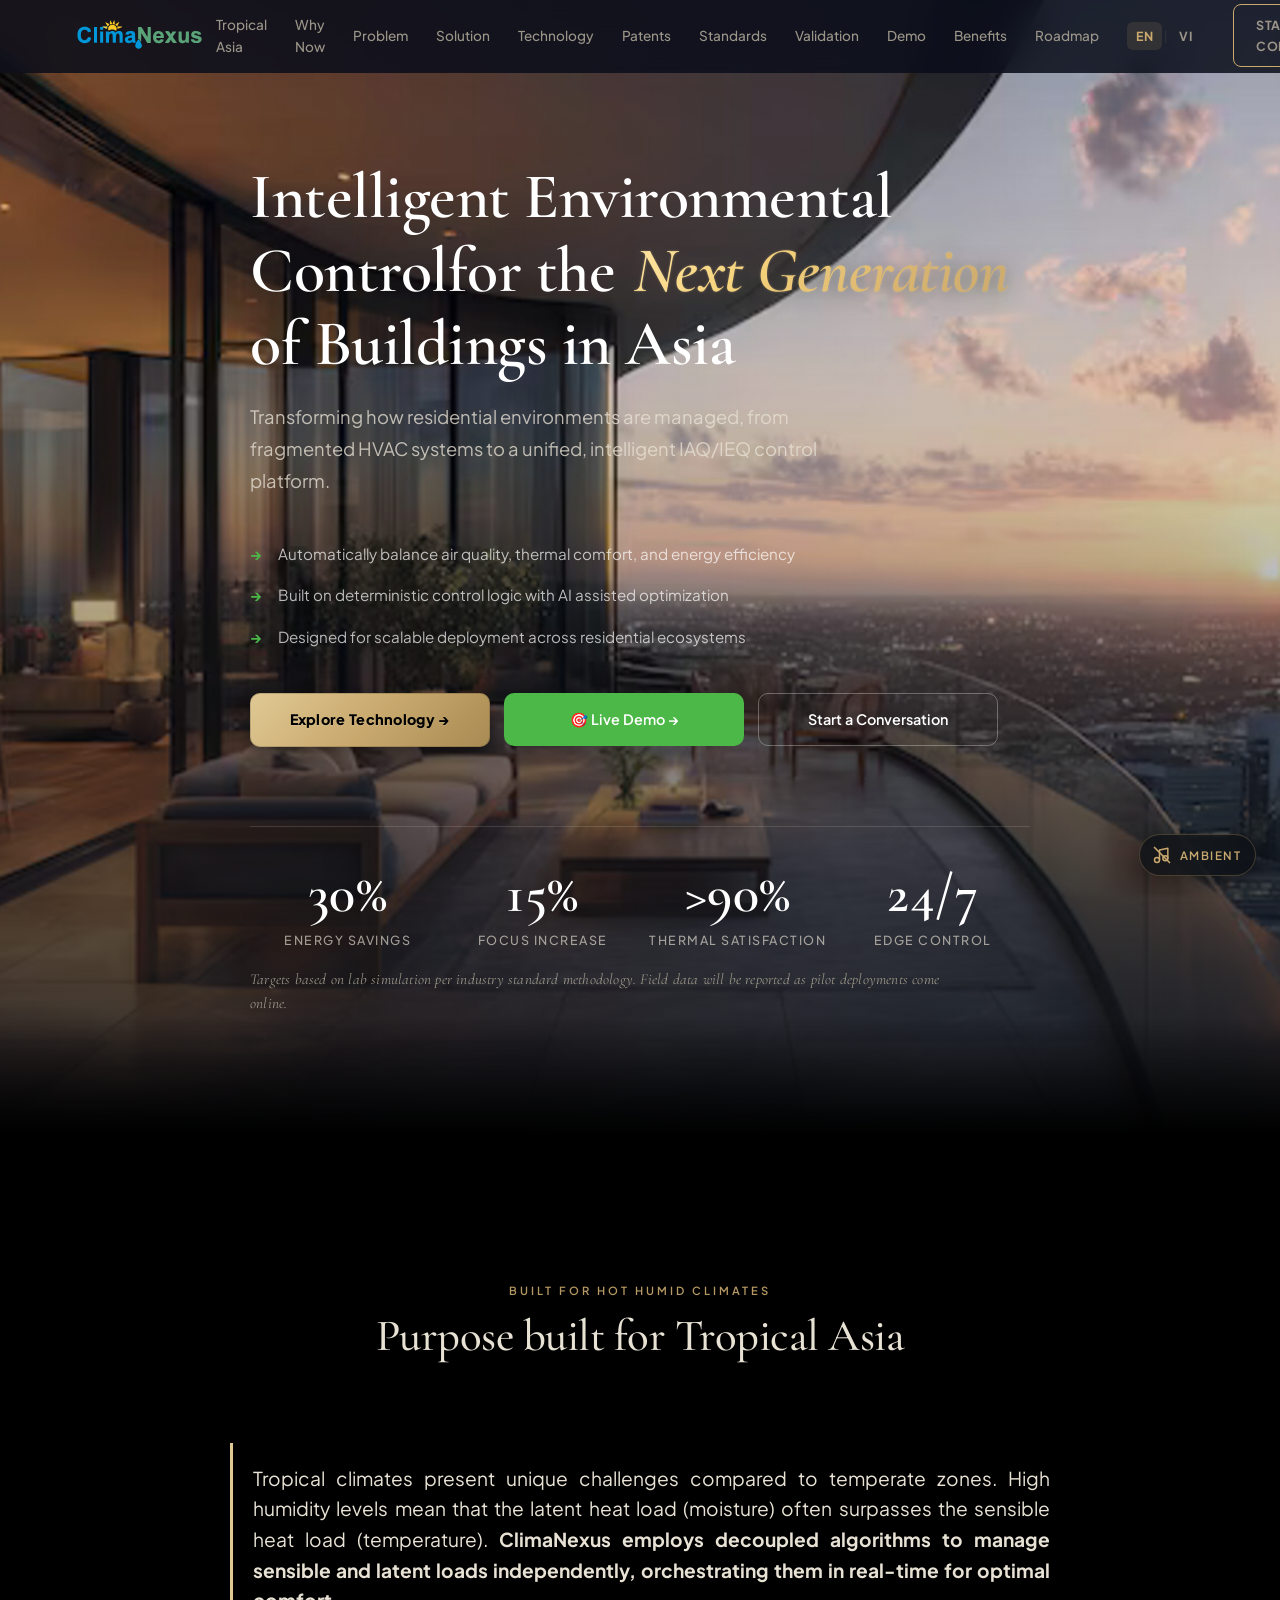
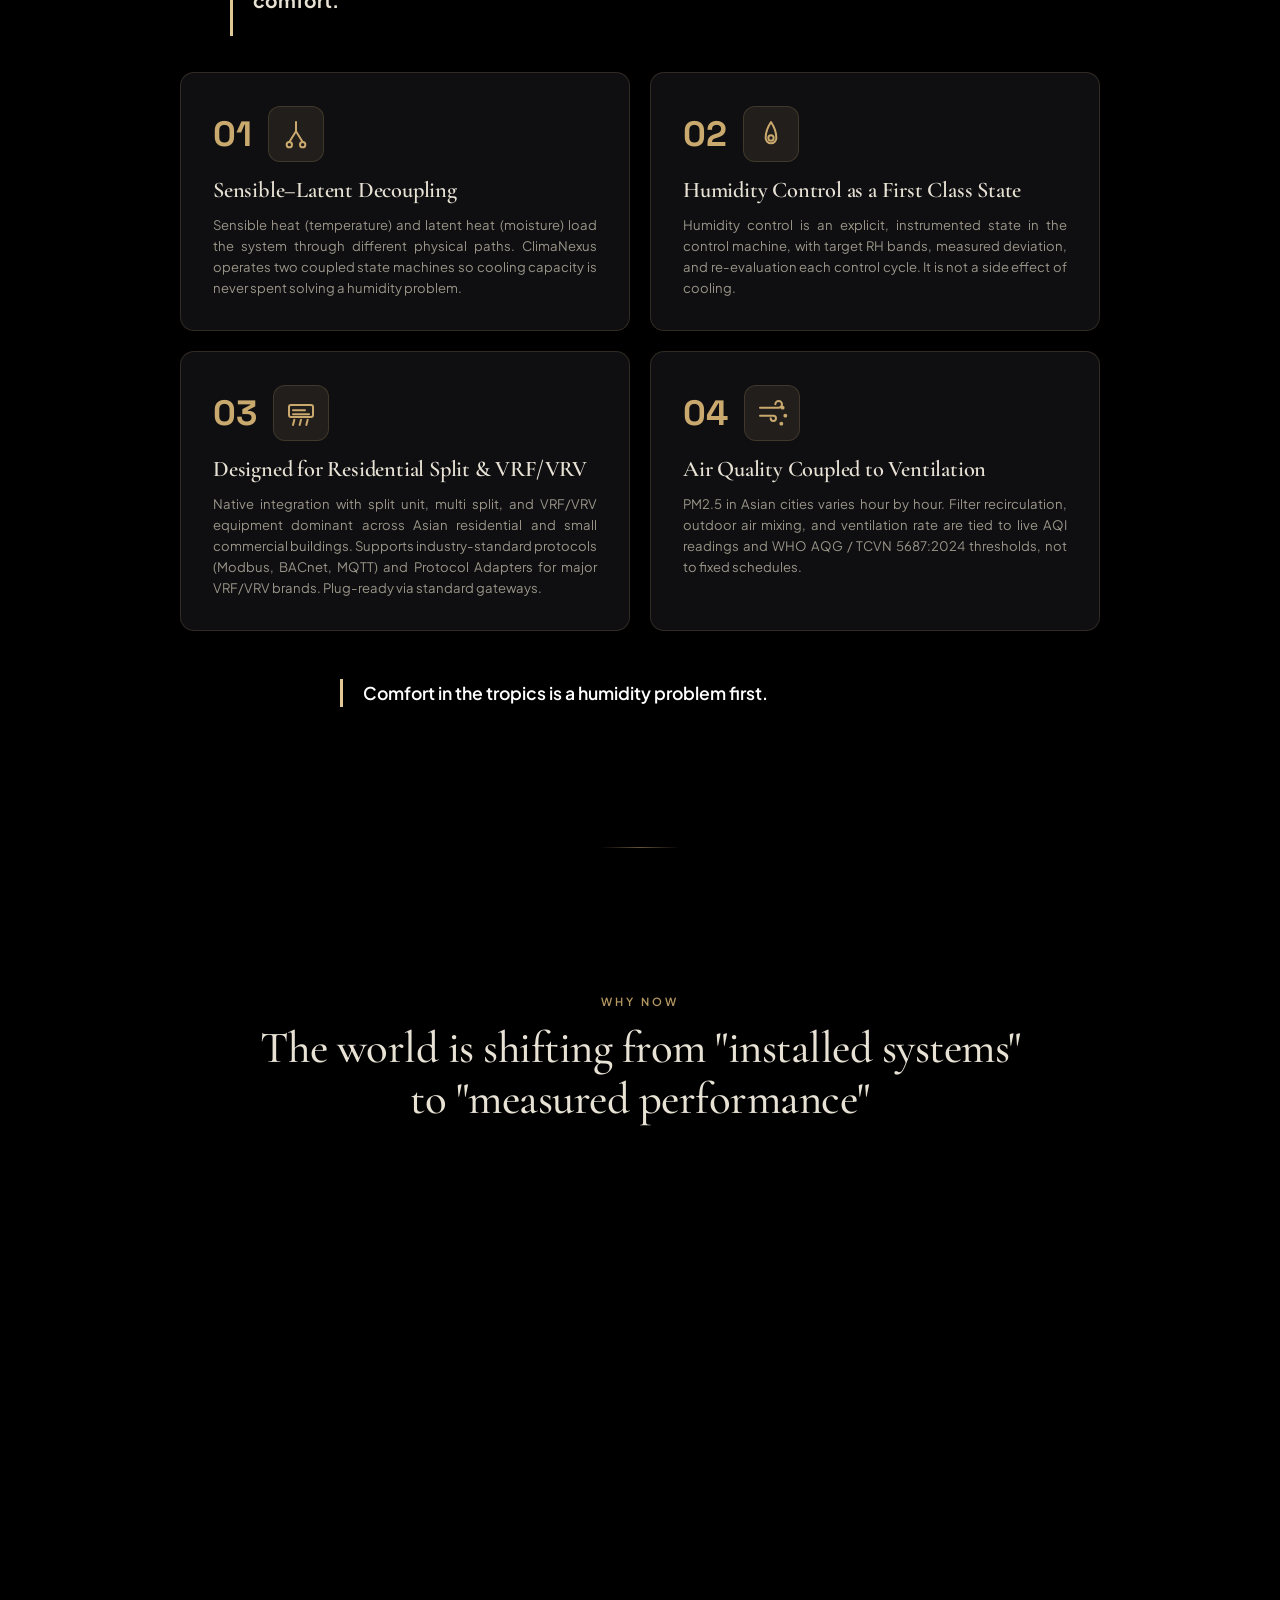
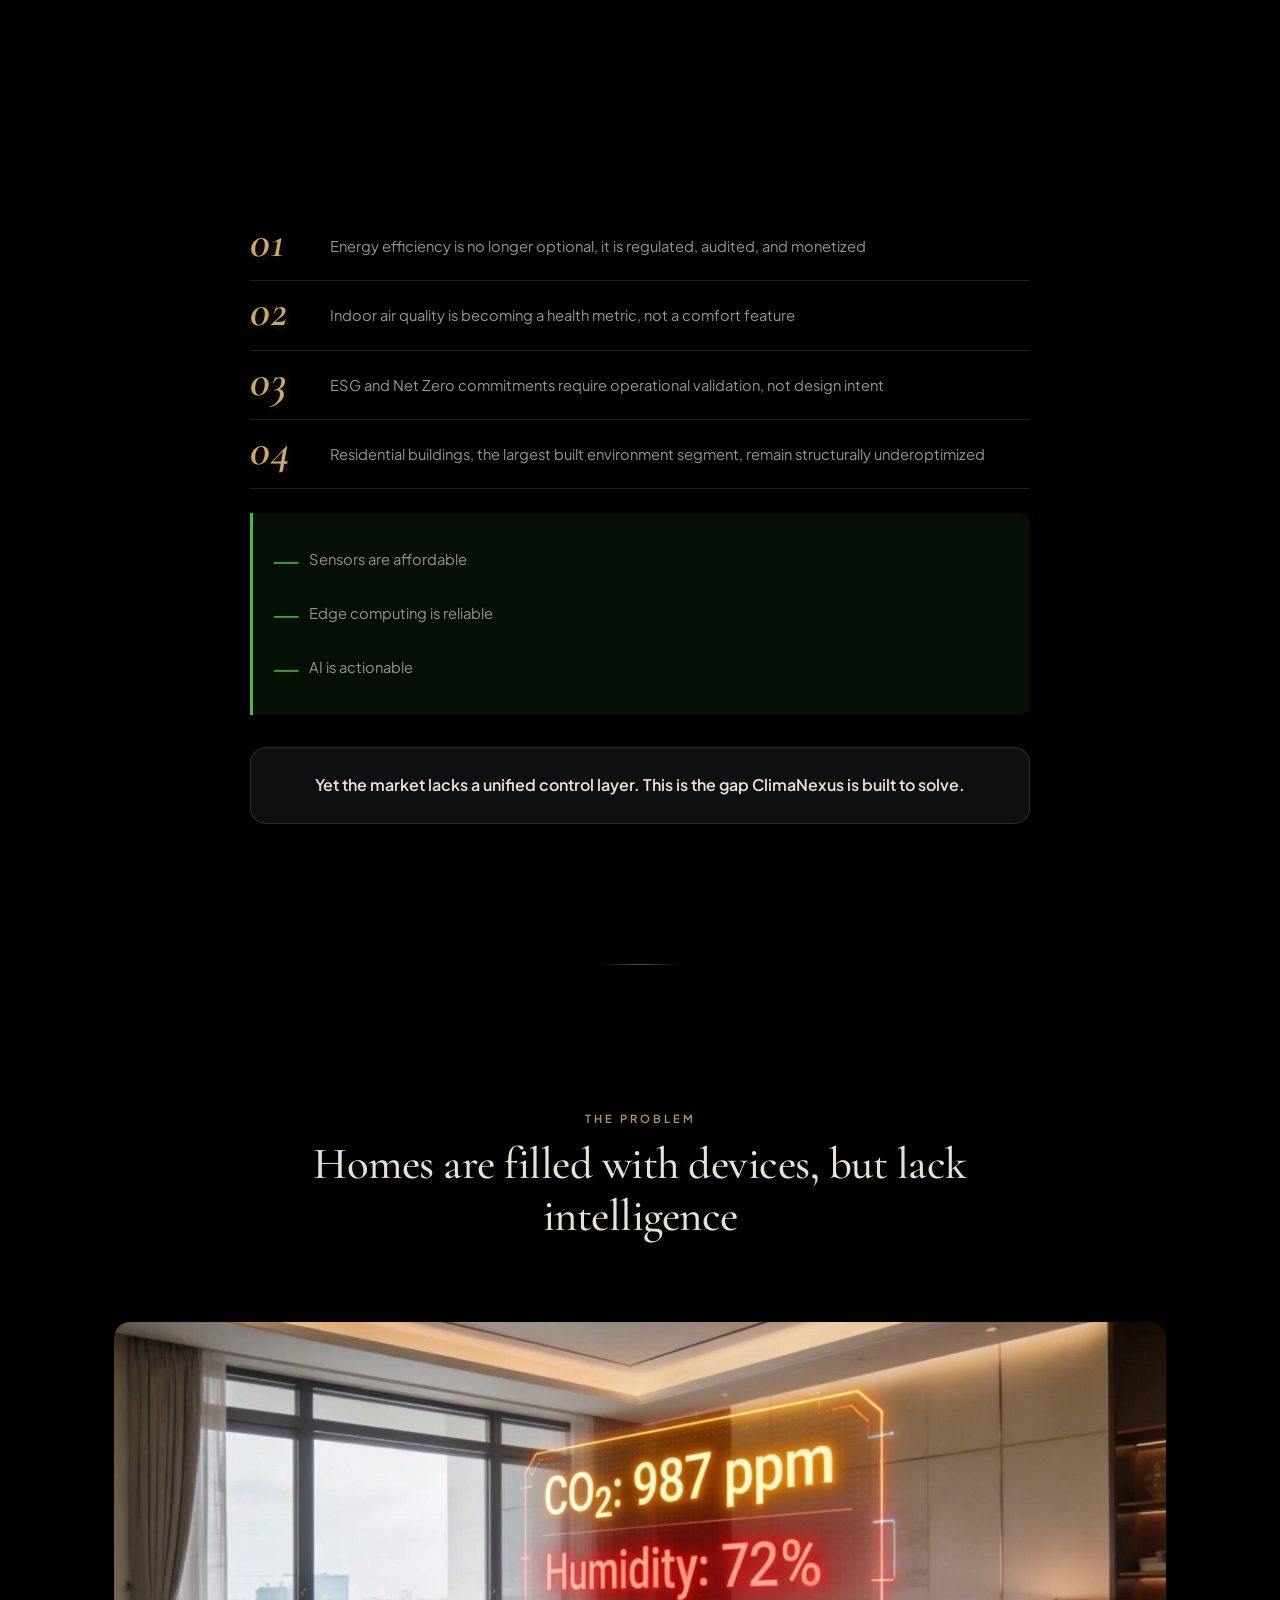
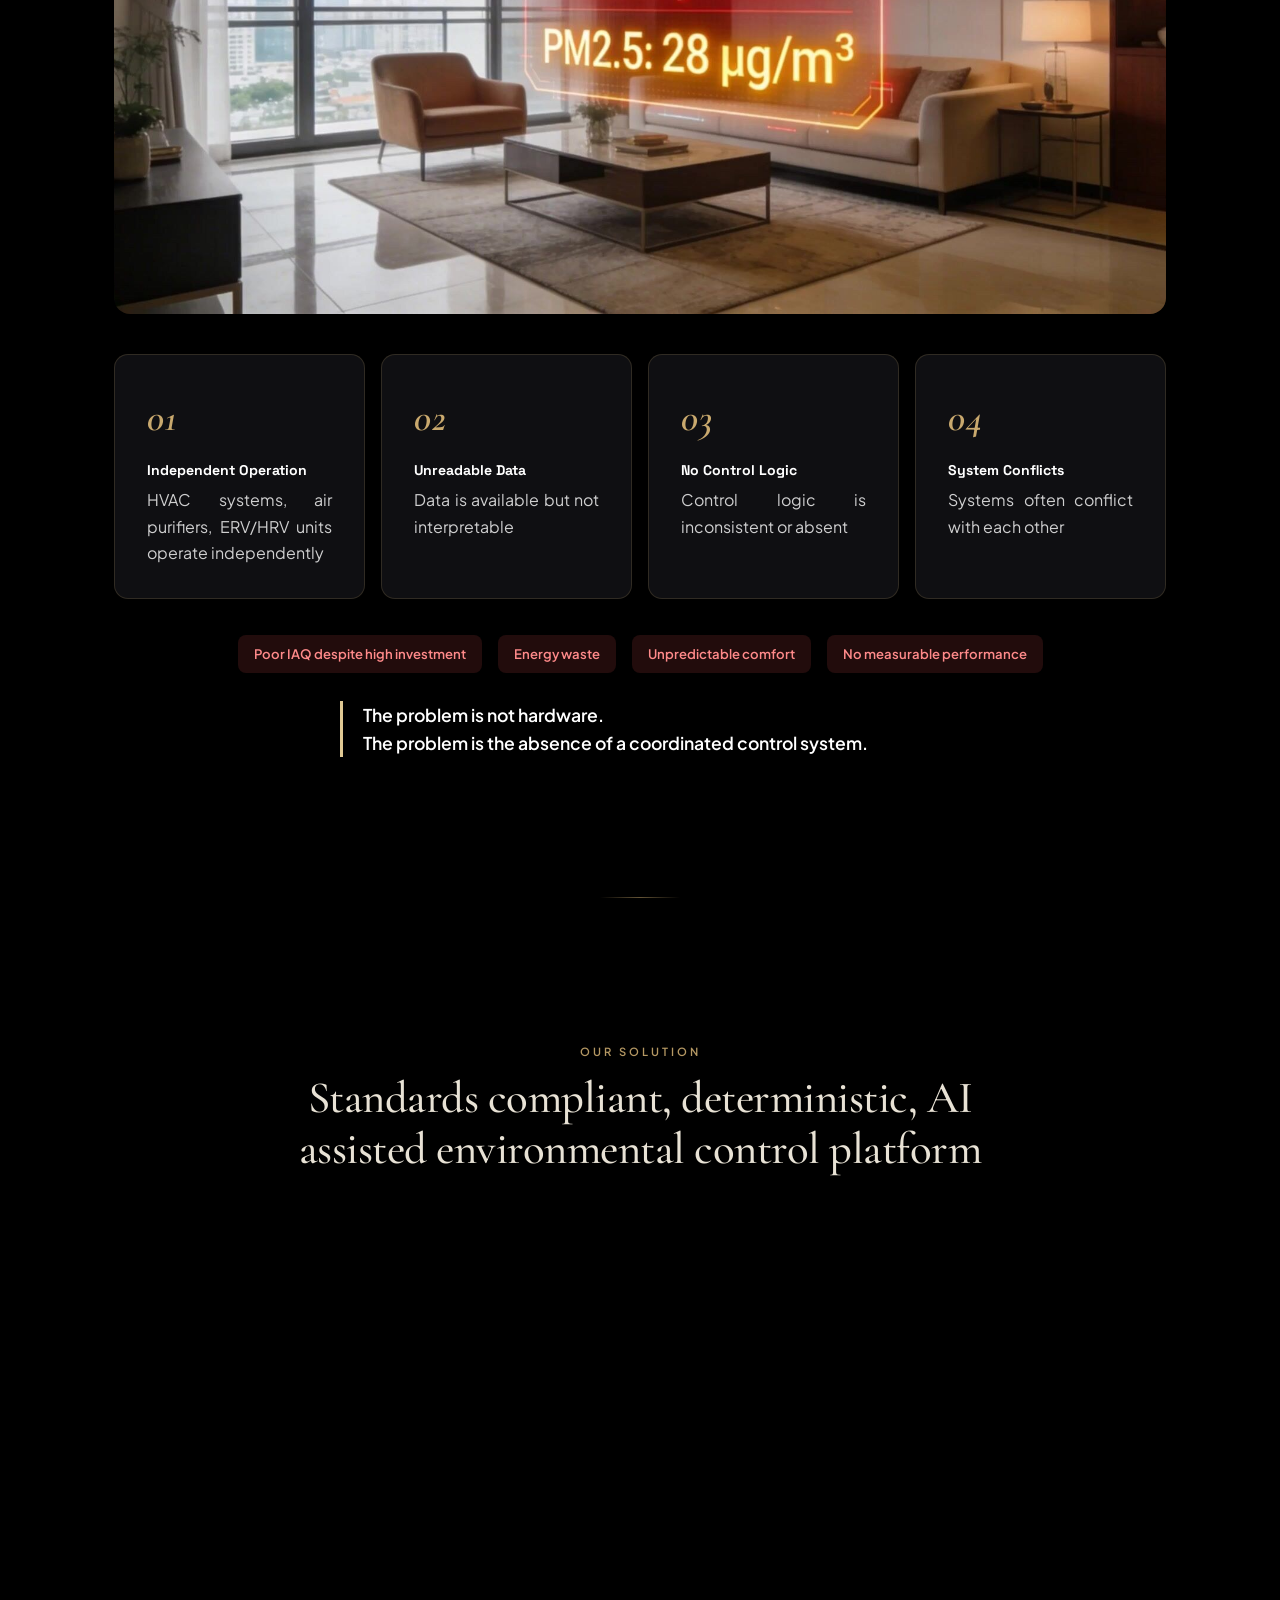
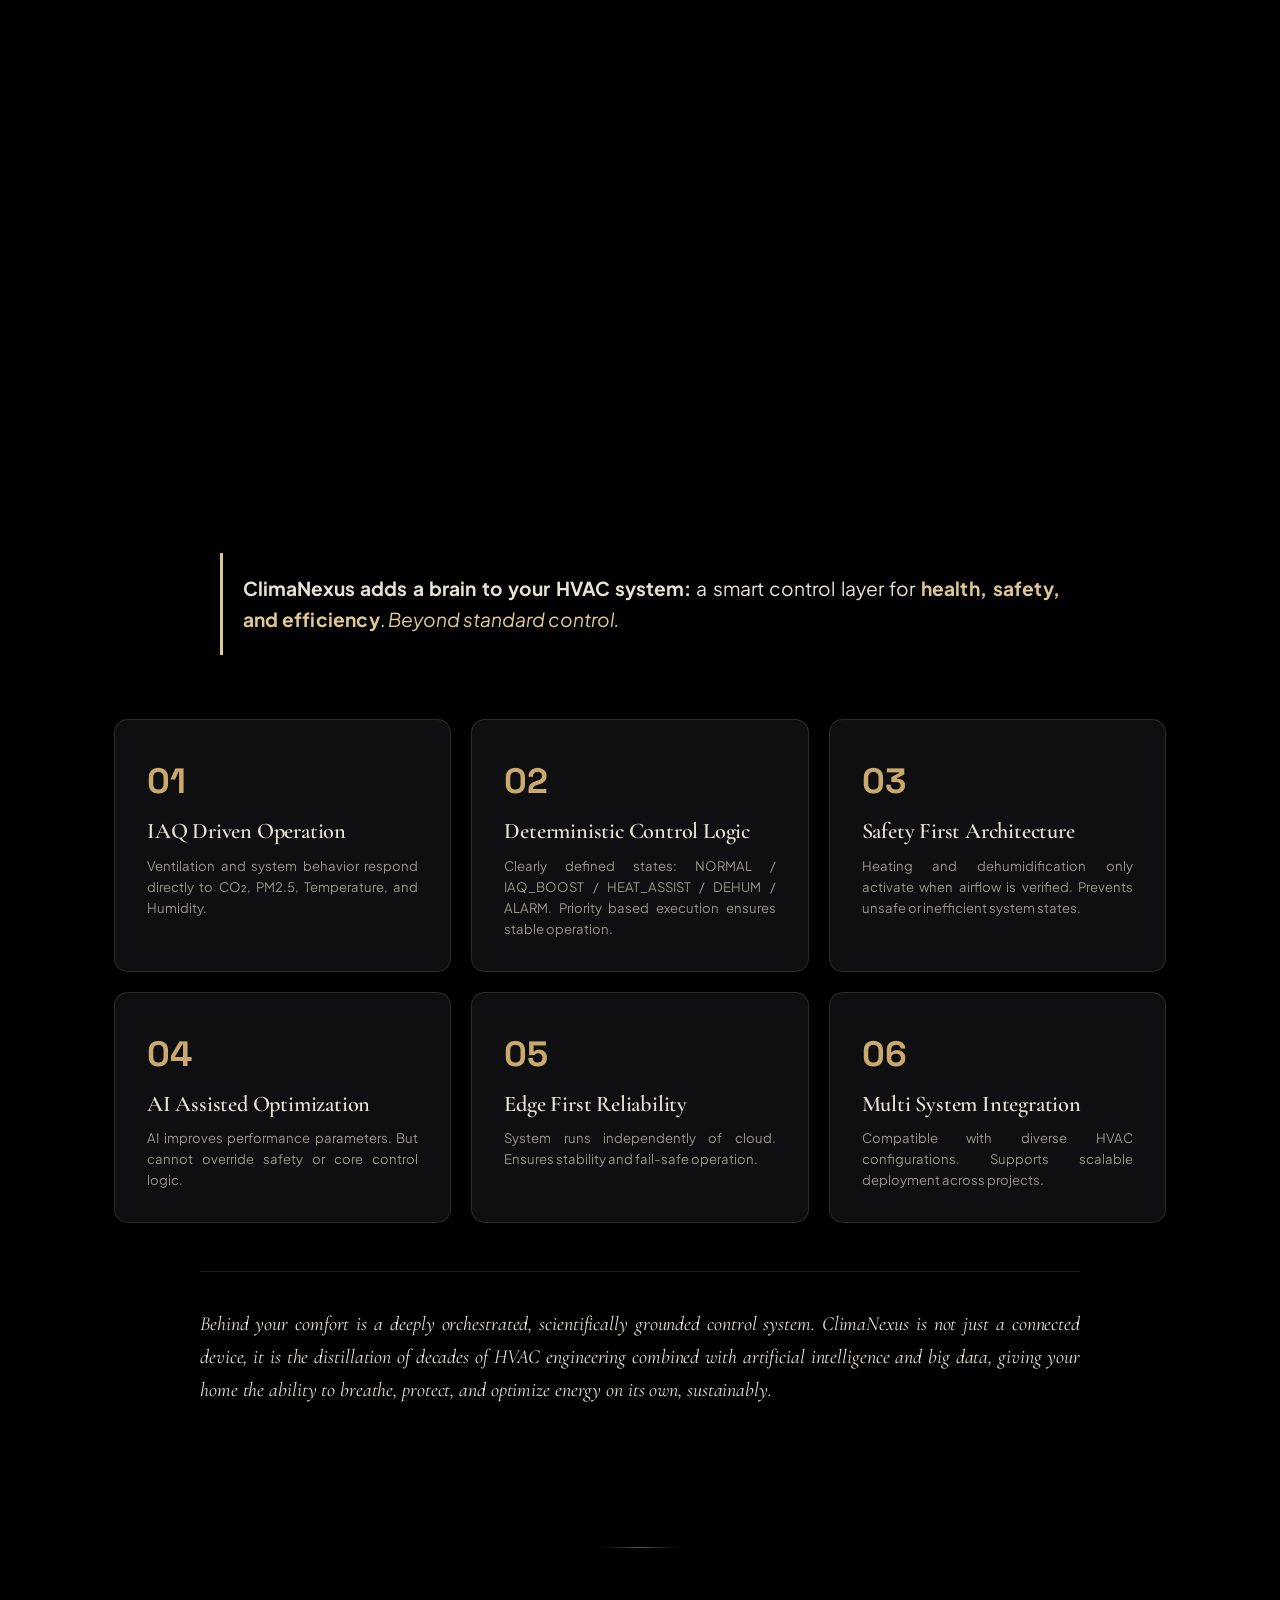
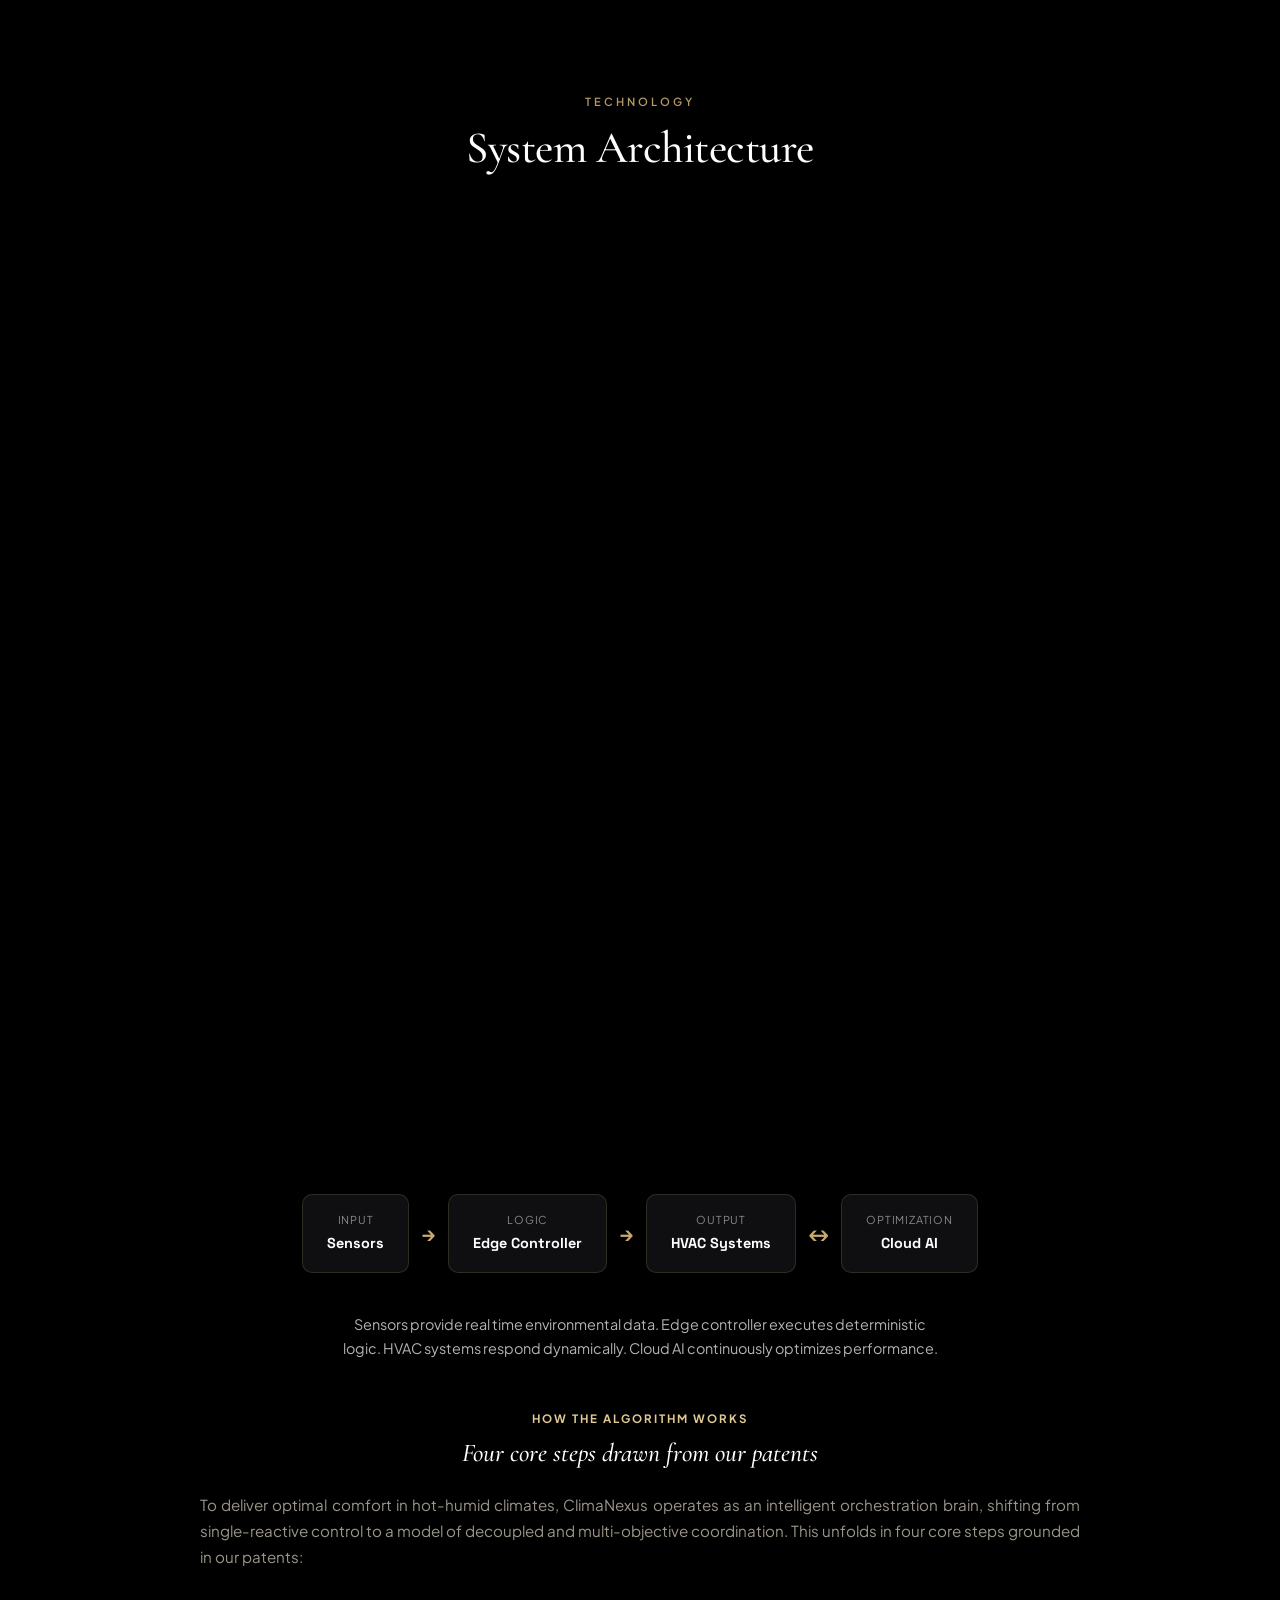
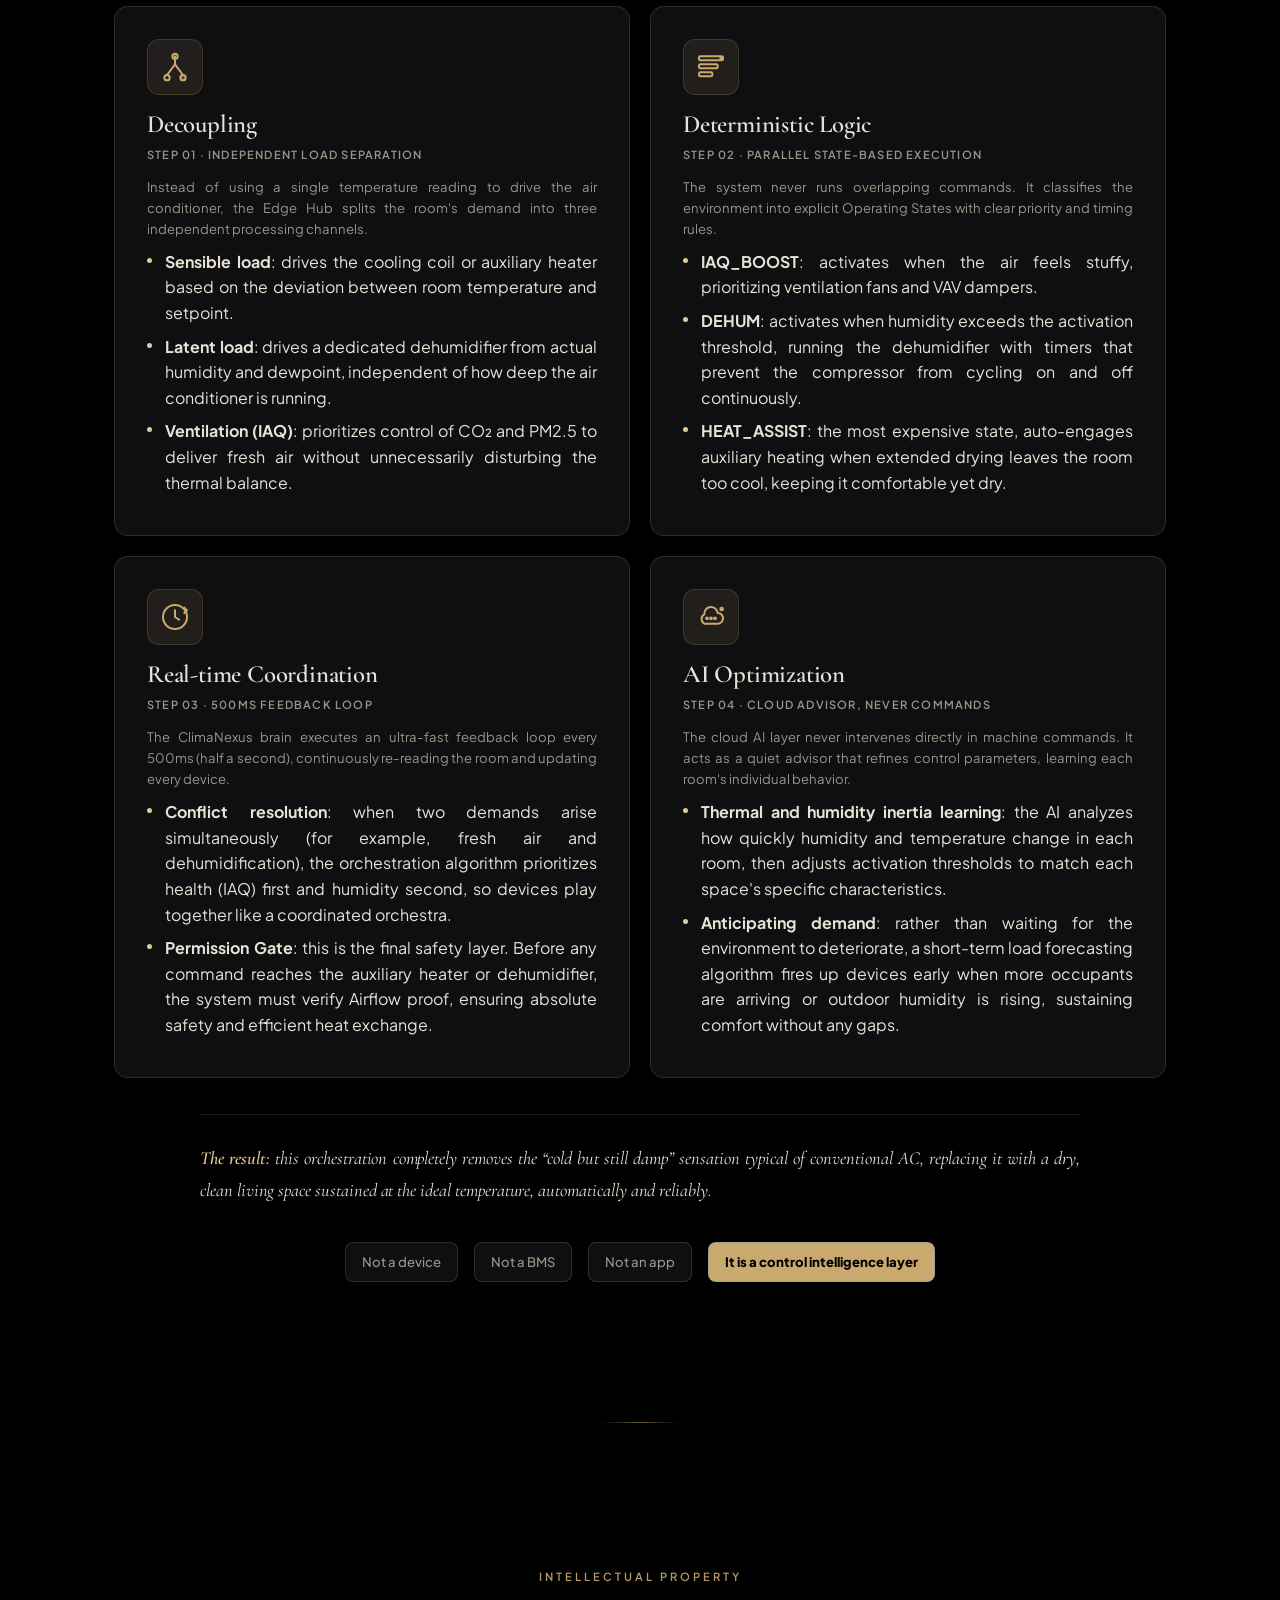
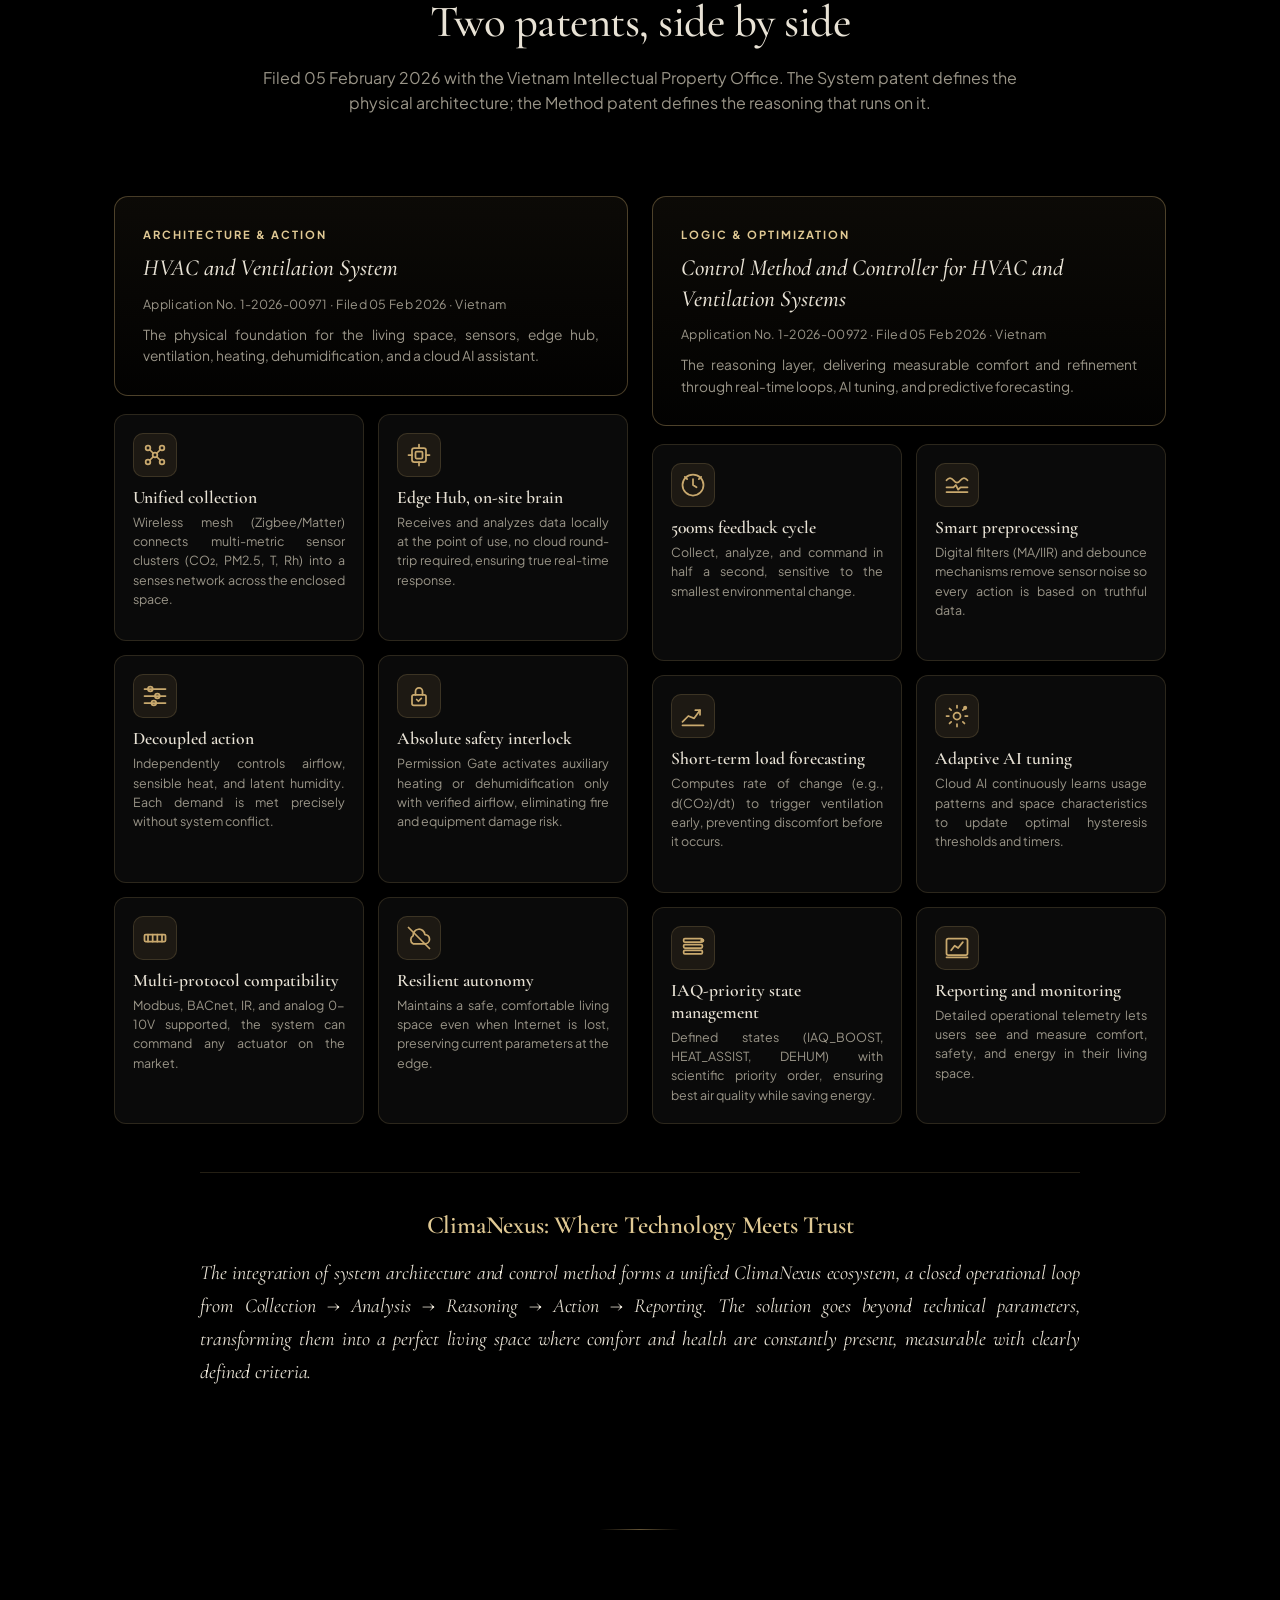
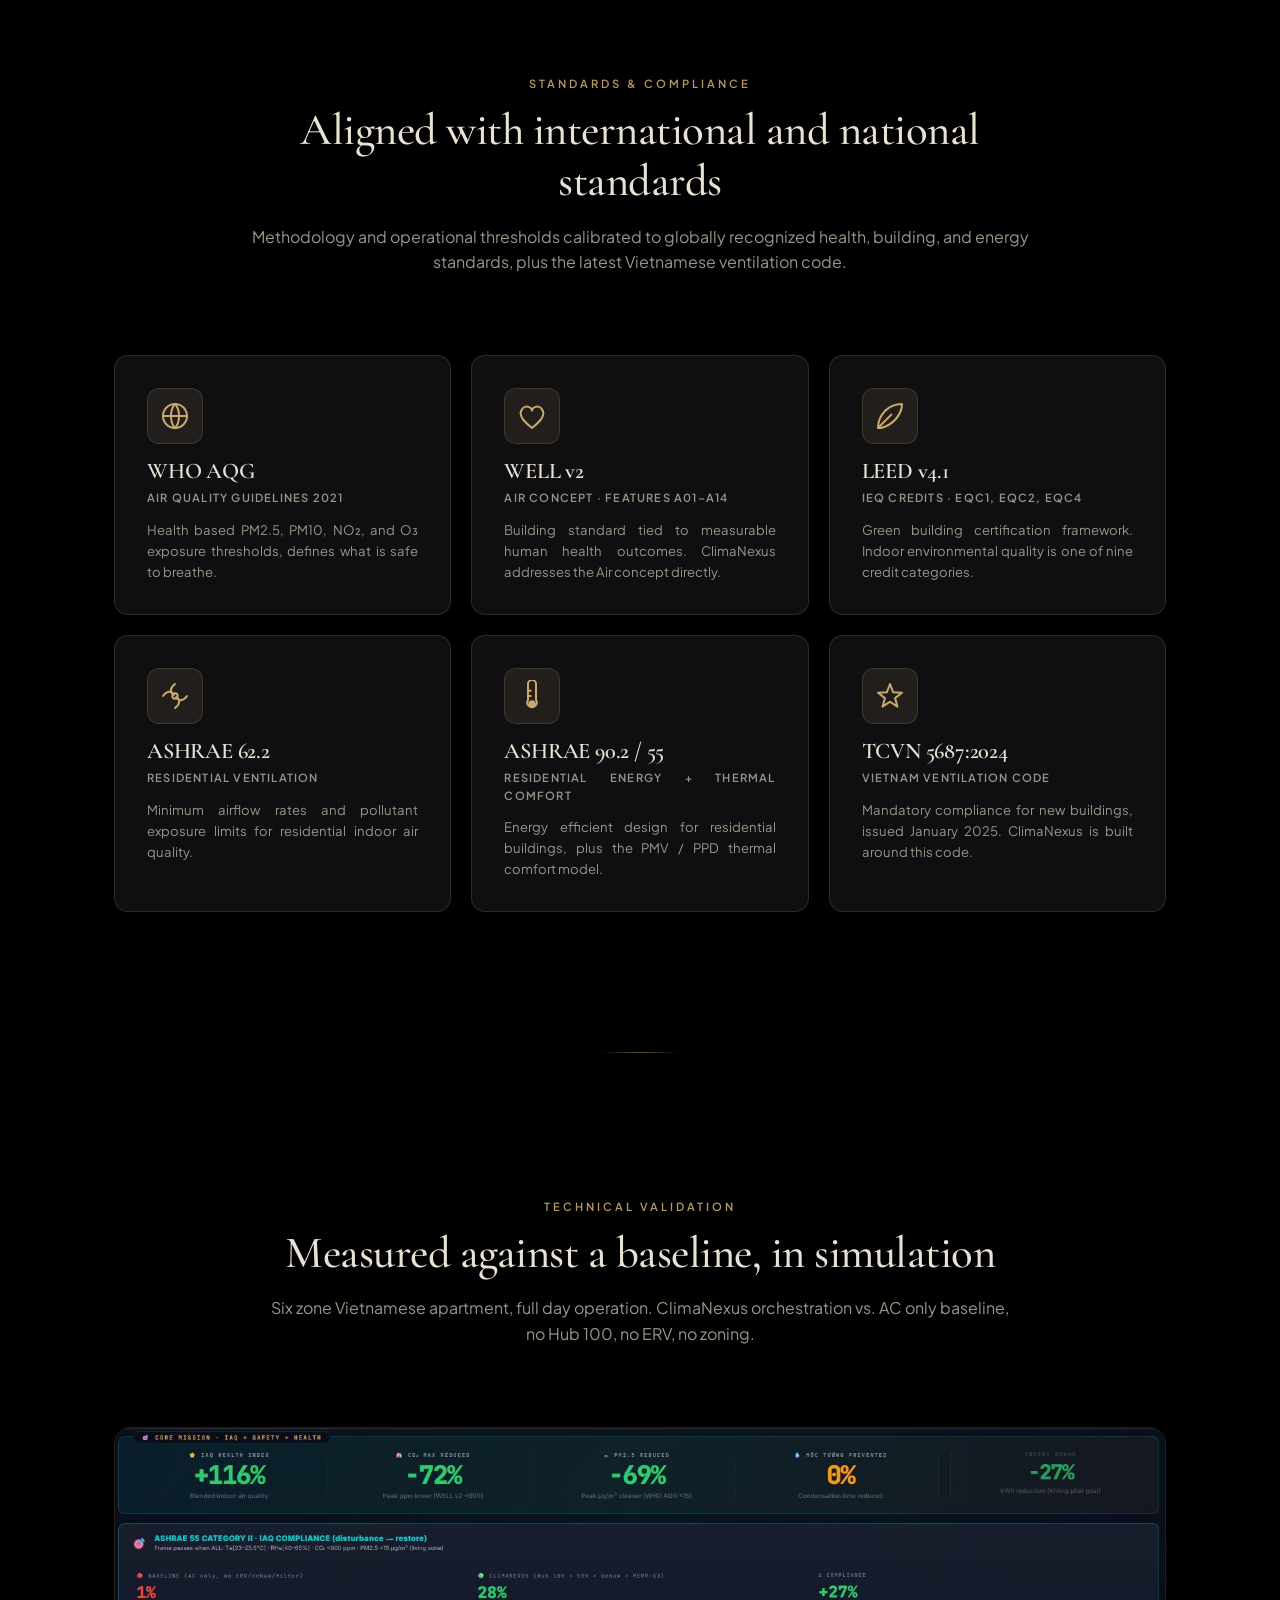
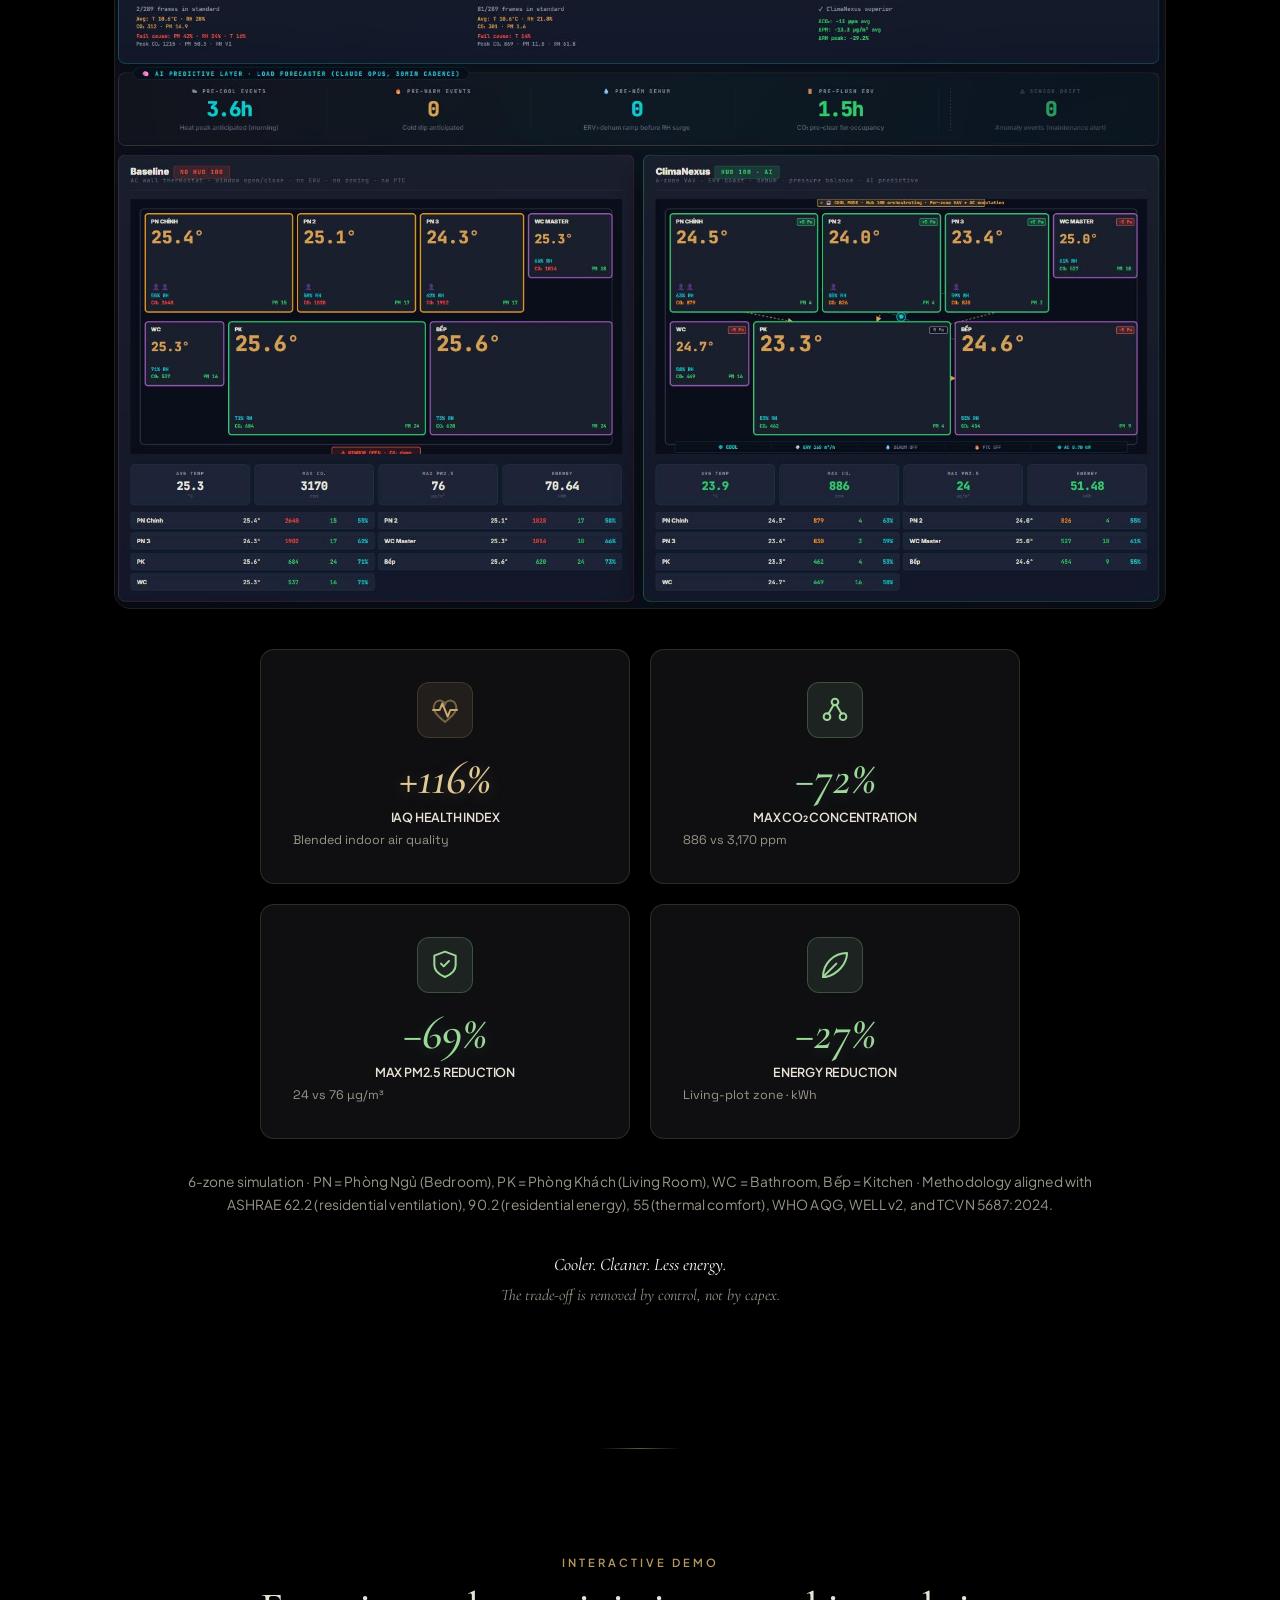
==== index.html @ ffb67c16 "Tech 4-step card titles: bump 1.4rem → 1.55rem + line-height 1.25 cho prominent hơn trên tech-bg gra" ====
<!DOCTYPE html>
<html lang="en">
<head>
<meta charset="UTF-8">
<meta name="viewport" content="width=device-width, initial-scale=1.0">
<title>ClimaNexus, Intelligent IAQ & IEQ Control Platform</title>
<link rel="icon" type="image/svg+xml" href="/images/favicon.svg">
<link rel="alternate icon" href="/images/favicon.svg">
<meta name="description" content="ClimaNexus, Intelligent IAQ/IEQ control platform for premium residential buildings. AI powered HVAC orchestration with deterministic safety, edge first architecture, and 30% energy savings. Patent pending IPC F24F 11/00.">
<meta name="keywords" content="IAQ, IEQ, HVAC, smart building, indoor air quality, climate control, edge computing, AI, deterministic, ClimaNexus, Hub 100, residential automation">
<meta name="author" content="ClimaNexus Inc.">
<meta name="theme-color" content="#000000">
<link rel="canonical" href="https://climanexusvn.com/">

<!-- Open Graph (Facebook, LinkedIn, Slack, Discord, etc.) -->
<meta property="og:type" content="website">
<meta property="og:site_name" content="ClimaNexus">
<meta property="og:title" content="ClimaNexus, Intelligent IAQ & IEQ Control Platform">
<meta property="og:description" content="AI powered HVAC orchestration with deterministic safety and edge first architecture. Built for the next generation of premium residential buildings.">
<meta property="og:url" content="https://climanexusvn.com/">
<meta property="og:image" content="https://climanexusvn.com/images/og-image.jpg">
<meta property="og:image:width" content="1200">
<meta property="og:image:height" content="630">
<meta property="og:image:alt" content="ClimaNexus penthouse cityscape at dusk, Intelligent IAQ & IEQ Control Platform">
<meta property="og:locale" content="en_US">
<meta property="og:locale:alternate" content="vi_VN">

<!-- Twitter / X Card -->
<meta name="twitter:card" content="summary_large_image">
<meta name="twitter:title" content="ClimaNexus, Intelligent IAQ & IEQ Control Platform">
<meta name="twitter:description" content="AI powered HVAC orchestration with deterministic safety and edge first architecture. Built for the next generation of premium residential buildings.">
<meta name="twitter:image" content="https://climanexusvn.com/images/og-image.jpg">
<meta name="twitter:image:alt" content="ClimaNexus penthouse cityscape at dusk, Intelligent IAQ & IEQ Control Platform">

<link rel="preconnect" href="https://fonts.googleapis.com">
<link rel="preconnect" href="https://fonts.gstatic.com" crossorigin>
<link href="https://fonts.googleapis.com/css2?family=Be+Vietnam+Pro:wght@400;500;600;700;800&family=Cormorant+Garamond:ital,wght@0,300;0,400;0,500;0,600;0,700;1,400&family=Plus+Jakarta+Sans:wght@300;400;500;600;700;800&family=Space+Grotesk:wght@400;500;600;700&display=swap" rel="stylesheet">
<style>
*,*::before,*::after{margin:0;padding:0;box-sizing:border-box}
:root{
/* Refined dark, luxury premium palette */
--bg:#000000;--bg-elevated:#000000;--surface:#0A0A0A;--surface-card:#0F0F12;--surface-alt:#141418;
--primary:#C9A96E;--primary-mid:#B89455;--primary-light:#E0C994;
--accent:#4CB848;--accent-dark:#3A9A36;--gold:#C9A96E;--warm:#C8965A;--danger:#A8504A;
--steel:#5A7A9E;
--white:#FFFFFF;--text:#E8E2D5;--text-sec:#9A9588;--text-muted:#5A5650;
--border:rgba(201,169,110,0.18);--border-strong:rgba(201,169,110,0.35);--r:16px;--r-sm:10px;
--shadow:0 4px 20px rgba(0,0,0,0.5);--shadow-lg:0 12px 48px rgba(0,0,0,0.6)
}
html{scroll-behavior:smooth}
body{font-family:'Plus Jakarta Sans',-apple-system,sans-serif;color:var(--text);line-height:1.65;overflow-x:hidden;background:var(--bg)}
h1,h2,h3,h4,h5,h6{font-family:'Space Grotesk',sans-serif;font-weight:700;line-height:1.2;color:var(--text)}
.container{max-width:1200px;margin:0 auto;padding:0 24px}
a{text-decoration:none}

/* NAV */
nav{position:fixed;top:0;left:0;right:0;z-index:1000;background:rgba(255,255,255,0.92);backdrop-filter:blur(20px);border-bottom:1px solid transparent;transition:all .3s}
nav.scrolled{border-bottom-color:var(--border);box-shadow:0 1px 3px rgba(13,59,102,0.06)}
.nav-inner{max-width:1200px;margin:0 auto;padding:0 24px;display:flex;align-items:center;justify-content:space-between;height:72px}
.nav-logo{display:flex;align-items:center;gap:10px}
.nav-logo img{height:48px;width:auto}
.nav-links{display:flex;gap:28px;align-items:center}
.nav-links a{font-size:.85rem;font-weight:500;color:var(--text-sec);transition:color .2s}
.nav-links a:hover{color:var(--primary)}
.nav-cta{background:var(--primary);color:#fff!important;padding:10px 22px;border-radius:8px;font-weight:600;font-size:.82rem;transition:background .2s}
.nav-cta:hover{background:var(--primary-mid)}
.mobile-toggle{display:none;background:none;border:none;cursor:pointer;padding:8px}
.mobile-toggle span{display:block;width:22px;height:2px;background:var(--text);margin:5px 0;transition:.3s}

/* BUTTONS */
.btn{display:inline-flex;align-items:center;gap:8px;padding:14px 32px;border-radius:10px;font-weight:600;font-size:.9rem;transition:all .2s;cursor:pointer;border:none}
.btn-p{background:var(--primary);color:#fff}.btn-p:hover{background:var(--primary-mid);transform:translateY(-1px);box-shadow:var(--shadow)}
.btn-s{background:transparent;color:#fff;border:1.5px solid rgba(255,255,255,.3)}.btn-s:hover{border-color:#fff;background:rgba(255,255,255,.08)}
.btn-w{background:transparent;color:var(--primary);border:1.5px solid var(--border)}.btn-w:hover{border-color:var(--primary);background:rgba(13,59,102,.03)}
.btn-g{background:var(--accent);color:#fff}.btn-g:hover{background:var(--accent-dark)}

/* SECTION SYSTEM */
.sec{padding:100px 0;position:relative;overflow:hidden}
.sec-label{display:inline-block;font-size:.72rem;font-weight:700;text-transform:uppercase;letter-spacing:1.5px;color:var(--primary-light);margin-bottom:12px}
.sec-header{text-align:center;max-width:720px;margin:0 auto 56px}
.sec-header h2{font-size:2.2rem;margin-bottom:16px}
.sec-header p{color:var(--text-sec);font-size:1rem}
.sec-dark{background:var(--primary);color:#fff}.sec-dark h2,.sec-dark h3,.sec-dark h4{color:#fff}.sec-dark p,.sec-dark li{color:rgba(255,255,255,.8)}
.sec-dark .sec-label{color:rgba(255,255,255,.5)}
.sec-alt{background:var(--surface)}

/* ========== SECTION 1: HERO ========== */
.hero{min-height:100vh;display:flex;align-items:center;position:relative;background:var(--bg)}
.hero-bg{position:absolute;inset:0;width:100%;height:100%;object-fit:cover;object-position:center 40%}
/* Subtle gradient: clear at top (let hero image shine), gentle darken at bottom for text contrast */
.hero::before{content:'';position:absolute;inset:0;background:linear-gradient(180deg,rgba(14,17,23,0.05) 0%,rgba(14,17,23,0.15) 40%,rgba(14,17,23,0.65) 80%,rgba(14,17,23,0.85) 100%);z-index:1;pointer-events:none}
.hero::after{content:'';position:absolute;bottom:0;left:0;right:0;height:120px;background:linear-gradient(to top,var(--bg),transparent);z-index:1;pointer-events:none}
.hero .container{position:relative;z-index:2}
.hero-inner{max-width:720px;padding:120px 0 80px}
.hero h1{font-size:clamp(1.85rem,4.2vw,3rem);color:#fff;margin-bottom:20px;letter-spacing:-.5px;line-height:1.2}
.hero h1 br{display:none}
.hero h1 em{color:var(--accent);font-style:normal}
.hero-sub{font-size:1.05rem;color:rgba(255,255,255,.75);margin-bottom:28px;max-width:600px;line-height:1.7}
.hero-points{list-style:none;margin-bottom:36px}
.hero-points li{font-size:.9rem;color:rgba(255,255,255,.7);padding:6px 0 6px 24px;position:relative}
.hero-points li::before{content:'→';position:absolute;left:0;color:var(--accent);font-weight:700}
.hero-btns{display:flex;gap:14px;flex-wrap:wrap}
.hero-stats{display:flex;gap:40px;margin-top:48px;padding-top:28px;border-top:1px solid rgba(255,255,255,.12)}
.hero-stat .val{font-family:'Space Grotesk',sans-serif;font-size:1.8rem;font-weight:700;color:#fff}
.hero-stat .lbl{font-size:.72rem;color:rgba(255,255,255,.5);margin-top:2px}

/* ========== SECTION 2: WHY NOW ========== */
.whynow-grid{display:grid;grid-template-columns:1fr 1fr;gap:56px;align-items:center}
.whynow-list{list-style:none}
.whynow-list li{font-size:.92rem;color:var(--text-sec);padding:10px 0 10px 28px;position:relative;border-bottom:1px solid var(--border)}
.whynow-list{counter-reset:wn-counter}
.whynow-list li{counter-increment:wn-counter;padding:22px 0 22px 80px!important;border-bottom:1px solid var(--border);position:relative;min-height:54px}
.whynow-list li::before{content:counter(wn-counter,decimal-leading-zero);position:absolute;left:0;top:8px;font-family:'Cormorant Garamond',serif;font-size:2.8rem;font-weight:600;color:var(--primary);letter-spacing:0.5px;font-style:italic;background:none!important;width:auto!important;height:auto!important;border-radius:0!important;opacity:1;line-height:1;text-shadow:0 2px 8px rgba(201,169,110,0.2)}
.whynow-ready{margin-top:24px;padding:20px;background:rgba(76,184,72,.06);border-left:3px solid var(--accent);border-radius:0 var(--r-sm) var(--r-sm) 0}
.whynow-ready{counter-reset:none}
.whynow-ready ul.whynow-list{counter-reset:none}
.whynow-ready li{counter-increment:none!important;padding:14px 0 14px 36px!important;border-bottom:none!important}
.whynow-ready li::before{content:'—'!important;position:absolute!important;left:0!important;top:10px!important;font-family:'Cormorant Garamond',serif!important;font-size:2rem!important;font-weight:700!important;color:var(--accent)!important;background:none!important;width:auto!important;height:auto!important;border-radius:0!important;opacity:1!important;letter-spacing:0!important;font-style:normal!important;line-height:1}
.whynow-img{border-radius:var(--r);overflow:hidden;box-shadow:var(--shadow-lg)}
.whynow-img img{width:100%;height:100%;object-fit:cover;display:block}
.whynow-gap{margin-top:32px;padding:24px;background:var(--primary);color:#fff;border-radius:var(--r);text-align:center;font-size:1rem;font-weight:600}

/* ========== SECTION 3: PROBLEM ========== */
.problem-banner{width:100%;height:320px;object-fit:cover;border-radius:var(--r);margin-bottom:40px;filter:brightness(.75) contrast(1.1);box-shadow:0 8px 40px rgba(224,85,85,.2)}
.problem-grid{display:grid;grid-template-columns:repeat(4,1fr);gap:16px;margin-bottom:36px}
.problem-card{background:rgba(255,255,255,.06);border:1px solid rgba(255,255,255,.1);border-radius:var(--r-sm);padding:24px;transition:all .3s;border-top:3px solid var(--danger)}
.problem-card:hover{background:rgba(255,255,255,.12);transform:translateY(-3px)}
.problem-card .num{font-family:'Cormorant Garamond',serif!important;font-style:italic!important;font-size:2.4rem!important;font-weight:600!important;color:var(--primary)!important;margin-bottom:12px!important;letter-spacing:1px}
.problem-card h4{font-size:.88rem;margin-bottom:8px}
.problem-results{display:flex;gap:16px;flex-wrap:wrap;justify-content:center;margin-bottom:28px}
.problem-results span{background:rgba(224,85,85,.15);color:#ff8a8a;padding:8px 16px;border-radius:8px;font-size:.82rem;font-weight:600}
.problem-quote{text-align:center;font-size:1.1rem;font-weight:600;color:#fff;max-width:600px;margin:0 auto;line-height:1.6;border-left:3px solid var(--primary-light);padding-left:20px;text-align:left}

/* ========== SECTION 4: SOLUTION ========== */
.solution-top{display:grid;grid-template-columns:1fr 1fr;gap:48px;align-items:center;margin-bottom:56px}
.solution-img{border-radius:var(--r);overflow:hidden;box-shadow:var(--shadow-lg)}
.solution-img img{width:100%;display:block}
.solution-intro{font-size:1rem;color:var(--text-sec);line-height:1.7;padding:20px 0 20px 20px;border-left:3px solid var(--primary-light)}
.principles-grid{display:grid;grid-template-columns:repeat(3,1fr);gap:20px}
.principle-card{background:var(--surface);border:1px solid var(--border);border-radius:var(--r);padding:28px;transition:all .3s}
.principle-card:hover{box-shadow:var(--shadow-lg);transform:translateY(-3px)}
.principle-num{font-family:'Space Grotesk',sans-serif;font-size:2.2rem;font-weight:700;color:rgba(42,171,226,.15);margin-bottom:8px}
.principle-card h4{font-size:.92rem;margin-bottom:10px;color:var(--primary)}
.principle-card p{font-size:.82rem;color:var(--text-sec);line-height:1.6}

/* ========== SECTION 5: TECHNOLOGY ========== */
.tech-bg{background:var(--bg);position:relative}
.tech-bg::before{content:'';position:absolute;top:20%;left:50%;transform:translateX(-50%);width:500px;height:500px;background:radial-gradient(circle,rgba(42,171,226,.1) 0%,transparent 70%);pointer-events:none}
.tech-img{width:100%;max-width:700px;margin:0 auto 40px;display:block;border-radius:var(--r);opacity:.95}
.flow-visual{display:flex;align-items:center;justify-content:center;gap:12px;flex-wrap:wrap;margin-bottom:40px}
.flow-box{background:rgba(255,255,255,.08);border:1px solid rgba(255,255,255,.15);border-radius:var(--r-sm);padding:16px 24px;text-align:center}
.flow-box .fl{font-size:.68rem;color:rgba(255,255,255,.5);text-transform:uppercase;letter-spacing:.8px}
.flow-box .fv{font-family:'Space Grotesk',sans-serif;font-size:.9rem;font-weight:700;color:#fff;margin-top:4px}
.flow-arrow{font-size:1.2rem;color:var(--primary-light);font-weight:700}
.tech-diff{display:flex;gap:16px;justify-content:center;flex-wrap:wrap}
.tech-diff span{background:rgba(255,255,255,.06);border:1px solid rgba(255,255,255,.1);padding:10px 20px;border-radius:8px;font-size:.82rem;color:rgba(255,255,255,.7);font-weight:500}
.tech-diff .highlight{background:rgba(42,171,226,.15);border-color:rgba(42,171,226,.3);color:var(--primary-light);font-weight:700}

/* ========== SECTION 6: BENEFITS ========== */
.benefits-grid{display:grid;grid-template-columns:repeat(4,1fr);gap:20px}
.benefit-card{background:var(--white);border:1px solid var(--border);border-radius:var(--r);overflow:hidden;transition:all .3s}
.benefit-card:hover{box-shadow:var(--shadow-lg);transform:translateY(-4px)}
.benefit-card-img{width:100%;height:160px;object-fit:cover;display:block}
.benefit-card-icon{width:100%;height:160px;display:flex;align-items:center;justify-content:center;font-size:3rem}
.bc-body{padding:24px}
.bc-for{font-size:.68rem;font-weight:700;text-transform:uppercase;letter-spacing:1px;margin-bottom:12px}
.bc-for.people{color:var(--primary-light)}
.bc-for.buildings{color:var(--accent)}
.bc-for.society{color:var(--warm)}
.bc-for.env{color:#2ecc71}
.benefit-card:nth-child(1){border-top:3px solid var(--primary-light)}
.benefit-card:nth-child(2){border-top:3px solid var(--accent)}
.benefit-card:nth-child(3){border-top:3px solid var(--warm)}
.benefit-card:nth-child(4){border-top:3px solid #2ecc71}
.bc-list{list-style:none}
.bc-list li{font-size:.82rem;color:var(--text-sec);padding:5px 0 5px 18px;position:relative;line-height:1.5}
.bc-list li::before{content:'✓';position:absolute;left:0;color:var(--accent);font-weight:700;font-size:.8rem}

/* ========== SECTION 7: MARKET ========== */
.market-banner{position:relative;border-radius:var(--r);overflow:hidden;margin-bottom:40px}
.market-banner img{width:100%;height:320px;object-fit:cover;display:block}
.market-banner::after{content:'';position:absolute;inset:0;background:linear-gradient(135deg,rgba(76,184,72,.85),rgba(13,59,102,.8))}
.market-overlay{position:absolute;inset:0;z-index:1;display:flex;align-items:center;justify-content:center;gap:48px;padding:0 48px}
.market-stat{text-align:center;color:#fff}
.market-stat .mv{font-family:'Space Grotesk',sans-serif;font-size:2rem;font-weight:700}
.market-stat .ml{font-size:.78rem;opacity:.8;margin-top:4px}
.market-gap{background:var(--surface);border:1px solid var(--border);border-radius:var(--r);padding:36px;text-align:center}
.market-gap .mg-label{font-size:.85rem;color:var(--text-sec);margin-bottom:12px}
.market-gap .mg-value{font-size:1.2rem;font-weight:700;color:var(--primary);line-height:1.5}

/* ========== SECTION 8: WHY CLIMANEXUS ========== */
.why-grid{display:grid;grid-template-columns:1fr 1fr;gap:48px;align-items:center}
.why-cards{display:grid;grid-template-columns:1fr 1fr;gap:16px}
.why-card{background:var(--surface);border:1px solid var(--border);border-radius:var(--r-sm);padding:24px;border-left:3px solid var(--primary-light);transition:all .3s}
.why-card:hover{box-shadow:var(--shadow);transform:translateY(-2px)}
.why-card h4{font-size:.88rem;margin-bottom:6px;color:var(--primary)}
.why-card p{font-size:.78rem;color:var(--text-sec)}
.why-img{border-radius:var(--r);overflow:hidden;box-shadow:var(--shadow-lg)}
.why-img img{width:100%;display:block}

/* ========== SECTION 9: LEADERSHIP ========== */
.team-grid{display:grid;grid-template-columns:repeat(4,1fr);gap:20px}
.team-grid-4{grid-template-columns:repeat(4,1fr)}
.team-grid-3{grid-template-columns:repeat(3,1fr)}
@media (max-width:1024px){
  .team-grid-4,.team-grid-3{grid-template-columns:repeat(2,1fr)!important}
}
@media (max-width:640px){
  .team-grid-4,.team-grid-3{grid-template-columns:1fr!important}
}
.team-card{background:var(--white);border:1px solid var(--border);border-radius:var(--r);padding:28px;text-align:center;transition:all .3s;border-top:3px solid var(--primary-light)}
.team-card:hover{box-shadow:var(--shadow-lg);transform:translateY(-4px)}
.team-name{font-family:'Space Grotesk',sans-serif;font-size:.95rem;font-weight:700;color:var(--text)}
.team-role{font-size:.72rem;font-weight:600;color:var(--accent-dark);text-transform:uppercase;letter-spacing:.8px;margin:6px 0 12px}
.team-desc{font-size:.82rem;color:var(--text-sec);line-height:1.5}
.team-note{text-align:center;margin-top:32px;font-size:1rem;font-weight:600;color:var(--primary)}

/* ========== SECTION 10: ROADMAP ========== */
.roadmap-timeline{position:relative;padding:20px 0}
.roadmap-timeline::before{content:'';position:absolute;left:50%;top:0;bottom:0;width:3px;background:linear-gradient(to bottom,var(--primary-light),var(--accent));transform:translateX(-50%)}
.roadmap-row{display:grid;grid-template-columns:1fr 60px 1fr;align-items:center;margin-bottom:40px;position:relative}
.roadmap-card{background:var(--white);border:1px solid var(--border);border-radius:var(--r);padding:28px;box-shadow:var(--shadow);transition:all .3s}
.roadmap-card:hover{box-shadow:var(--shadow-lg);transform:translateY(-3px)}
.roadmap-empty{}
.roadmap-spacer{display:flex;justify-content:center;position:relative}
.roadmap-dot{width:20px;height:20px;border-radius:50%;border:3px solid var(--primary-light);background:#fff;z-index:1;position:relative}
.roadmap-stage{font-size:.68rem;font-weight:700;text-transform:uppercase;letter-spacing:1px;color:var(--primary-light);margin-bottom:8px}
.roadmap-card h4{font-size:1rem;color:var(--primary);margin-bottom:10px}
.roadmap-card ul{list-style:none}
.roadmap-card ul li{font-size:.82rem;color:var(--text-sec);padding:4px 0 4px 18px;position:relative}
.roadmap-card ul li::before{content:'→';position:absolute;left:0;color:var(--primary-light);font-weight:700}

/* ========== SECTION 11: FUNDING ========== */
.funding-areas{display:grid;grid-template-columns:repeat(4,1fr);gap:16px;margin-bottom:36px}
.funding-area{background:var(--surface);border:1px solid var(--border);border-radius:var(--r-sm);padding:24px;text-align:center;transition:all .3s}
.funding-area:hover{box-shadow:var(--shadow);transform:translateY(-2px)}
.funding-area .fa-icon{font-size:1.8rem;margin-bottom:10px}
.funding-area h4{font-size:.85rem;color:var(--primary);margin-bottom:4px}
.funding-area p{font-size:.75rem;color:var(--text-sec)}
.funding-obj{background:linear-gradient(135deg,var(--primary),#0a2d50);border-radius:var(--r);padding:36px;text-align:center;color:#fff}
.funding-obj p{font-size:1.1rem;font-weight:600;color:rgba(255,255,255,.9);max-width:600px;margin:0 auto}

/* ========== SECTION 12: CTA ========== */
.cta-sec{position:relative;padding:100px 0;background:var(--bg)}
.cta-bg{position:absolute;inset:0;width:100%;height:100%;object-fit:cover;opacity:.25}
.cta-sec::before{content:'';position:absolute;inset:0;background:linear-gradient(135deg,rgba(14,17,23,0.96),rgba(22,27,38,0.92));z-index:1}
.cta-sec .container{position:relative;z-index:2;text-align:center}
.cta-sec h2{color:#fff;font-size:2rem;margin-bottom:16px}
.cta-sec p{color:rgba(255,255,255,.7);margin-bottom:32px}
.cta-engaging{display:flex;gap:16px;justify-content:center;flex-wrap:wrap;margin-bottom:36px}
.cta-engaging span{background:rgba(255,255,255,.08);border:1px solid rgba(255,255,255,.12);padding:10px 20px;border-radius:8px;font-size:.82rem;color:rgba(255,255,255,.8)}
.cta-btns{display:flex;gap:14px;justify-content:center;flex-wrap:wrap;margin-bottom:40px}
.cta-contact{display:flex;gap:24px;justify-content:center;flex-wrap:wrap}
.cta-contact a{color:rgba(255,255,255,.6);font-size:.85rem;transition:color .2s}
.cta-contact a:hover{color:#fff}

/* FOOTER */
footer{background:var(--primary);padding:40px 0;color:rgba(255,255,255,.6)}
.footer-inner{max-width:1200px;margin:0 auto;padding:0 24px;display:flex;justify-content:space-between;align-items:center;flex-wrap:wrap;gap:16px}
.footer-logo img{height:30px;filter:brightness(10)}
.footer-text{font-size:.75rem}

/* ANIMATIONS */
.fade-up{opacity:0;transform:translateY(30px);transition:opacity .6s,transform .6s}.fade-up.visible{opacity:1;transform:translateY(0)}

/* RESPONSIVE */
@media(max-width:1024px){
.hero h1{font-size:2.4rem}
.problem-grid,.principles-grid,.benefits-grid,.funding-areas{grid-template-columns:repeat(2,1fr)}
.solution-top,.whynow-grid,.why-grid{grid-template-columns:1fr}
.team-grid{grid-template-columns:repeat(2,1fr)}
.hero-stats{gap:24px;flex-wrap:wrap}
.market-overlay{flex-wrap:wrap;gap:24px}
}
@media(max-width:768px){
.nav-links{display:none}.mobile-toggle{display:block}
.nav-links.open{display:flex;flex-direction:column;position:absolute;top:72px;left:0;right:0;background:#fff;padding:20px;border-bottom:1px solid var(--border);box-shadow:var(--shadow)}
.hero{min-height:auto;padding:120px 0 60px}.hero h1{font-size:1.8rem}
.sec{padding:60px 0}.sec-header h2{font-size:1.6rem}
.problem-grid,.principles-grid,.benefits-grid,.team-grid,.funding-areas,.why-cards{grid-template-columns:1fr}
.hero-stats{gap:16px}
.roadmap-timeline::before{left:20px}
.roadmap-row{grid-template-columns:1fr!important;padding-left:48px}
.roadmap-card{width:100%}.roadmap-dot{position:absolute;left:-38px;top:50%;transform:translateY(-50%)}.roadmap-spacer{display:none}.roadmap-empty{display:none}
.demo-content{grid-template-columns:1fr!important}
}

/* YouTube video embed (replaces tech-img static) */
.tech-video-wrap{position:relative;padding-bottom:56.25%;height:0;overflow:hidden;margin-bottom:32px}
/* iframe removed - now using video element */

/* DEMO SECTION */
.demo-sec{background:var(--bg);padding:100px 0;color:#E8E6DF;position:relative;overflow:hidden}
.demo-sec::before{content:'';position:absolute;top:0;left:0;right:0;bottom:0;background:radial-gradient(ellipse at top right,rgba(201,169,110,0.06),transparent 60%),radial-gradient(ellipse at bottom left,rgba(201,169,110,0.04),transparent 60%);pointer-events:none}
.demo-sec .container{position:relative;z-index:1}
.demo-sec h2{color:#fff;font-size:2.2rem;margin-bottom:16px}
.demo-sec .sec-label{color:#D4A053}
.demo-content{display:grid;grid-template-columns:1fr 1fr;gap:48px;align-items:center;margin-bottom:32px}
.demo-bullets{list-style:none;margin-bottom:28px}
.demo-bullets li{font-size:0.95rem;color:rgba(232,230,223,0.85);padding:10px 0 10px 28px;position:relative;line-height:1.6}
.demo-bullets li::before{content:'\2192';position:absolute;left:0;top:10px;color:#D4A053;font-weight:700;font-size:1.1rem}
.btn-launch{display:inline-flex;align-items:center;gap:10px;background:linear-gradient(135deg,#00CED1,#2E9BD6);color:#fff;padding:16px 36px;border-radius:10px;font-weight:700;font-size:1rem;transition:all .3s;border:none;cursor:pointer;box-shadow:0 8px 24px rgba(201,169,110,0.3)}
.btn-launch:hover{transform:translateY(-2px);box-shadow:0 12px 32px rgba(201,169,110,0.5)}
.dashboard-mockup{background:#1A1F2E;border:1px solid rgba(201,169,110,0.25);border-radius:12px;padding:18px;box-shadow:0 24px 48px rgba(0,0,0,0.5)}
.dm-header{display:flex;align-items:center;gap:12px;padding-bottom:12px;border-bottom:1px solid rgba(201,169,110,0.15);margin-bottom:14px}
.dm-logo{width:32px;height:32px;border-radius:7px;background:linear-gradient(145deg,#F0D080,#D4A853,#A88030);color:#2A1A08;font-weight:900;display:flex;align-items:center;justify-content:center;font-size:13px;letter-spacing:-0.5px}
.dm-title{font-size:10px;letter-spacing:2px;color:#D4A053;font-weight:700;text-transform:uppercase}
.dm-status{margin-left:auto;display:flex;align-items:center;gap:6px;font-size:9px;color:#2ECC71;font-weight:700;letter-spacing:1px}
.dm-status::before{content:'';width:6px;height:6px;border-radius:50%;background:#2ECC71;box-shadow:0 0 8px #2ECC71;animation:dmPulse 1.5s infinite}
@keyframes dmPulse{0%,100%{opacity:1}50%{opacity:0.4}}
.dm-grid{display:grid;grid-template-columns:repeat(2,1fr);gap:8px;margin-bottom:14px}
.dm-zone{background:rgba(0,206,209,0.04);border:1px solid rgba(201,169,110,0.18);border-radius:8px;padding:10px 12px;display:flex;justify-content:space-between;align-items:center;font-size:0.7rem}
.dm-zone .zn{color:#8A8F9E;font-weight:600}
.dm-zone .zs{font-weight:800;letter-spacing:0.5px}
.dm-zone.normal .zs{color:#2ECC71}
.dm-zone.boost .zs{color:#3498DB}
.dm-zone.heat .zs{color:#F39C12}
.dm-zone.dehum .zs{color:#9B59B6}
.dm-zone.alarm{border-color:rgba(231,76,60,0.4);background:rgba(231,76,60,0.08)}
.dm-zone.alarm .zs{color:#E74C3C}
.dm-zone,.dm-zone .zs,.dm-chart .br > div,.dm-chart .vl{transition:all 0.8s cubic-bezier(0.4,0,0.2,1)}
.dm-charts{display:flex;flex-direction:column;gap:8px}
.dm-chart{display:flex;align-items:center;gap:10px;font-size:0.72rem;color:#8A8F9E;font-weight:600}
.dm-chart .lb{width:60px}
.dm-chart .br{flex:1;height:5px;background:rgba(255,255,255,0.05);border-radius:3px;overflow:hidden;max-width:200px}
.dm-chart .br > div{height:100%;background:linear-gradient(90deg,#00CED1,#D4A053);border-radius:3px}
.dm-chart .vl{font-size:0.68rem;color:#D4A053;font-weight:700;font-family:monospace;min-width:42px;text-align:right}
.demo-note{text-align:center;font-size:0.8rem;color:rgba(232,230,223,0.4);padding-top:20px;border-top:1px solid rgba(201,169,110,0.12);font-style:italic}
.demo-note a{color:#D4A053;text-decoration:underline;font-weight:600}

/* VI font: Be Vietnam Pro for better diacritic rendering */
html[lang="vi"] body{font-family:'Be Vietnam Pro','Plus Jakarta Sans',-apple-system,sans-serif}
html[lang="vi"] h1,html[lang="vi"] h2,html[lang="vi"] h3,html[lang="vi"] h4,html[lang="vi"] h5,html[lang="vi"] h6{font-family:'Be Vietnam Pro','Space Grotesk',sans-serif}
html[lang="vi"] .nav-links a,html[lang="vi"] .btn,html[lang="vi"] .btn-launch{font-family:'Be Vietnam Pro',inherit}

/* LANG TOGGLE */
.lang-toggle{display:inline-flex;align-items:center;gap:2px;font-size:.78rem;margin-right:4px}
.lang-toggle button{background:none;border:none;cursor:pointer;color:var(--text-sec);padding:6px 9px;font-weight:700;font-family:inherit;font-size:.78rem;border-radius:6px;transition:all .2s;letter-spacing:0.5px}
.lang-toggle button:hover{color:var(--primary);background:rgba(13,59,102,.06)}
.lang-toggle button.active{color:var(--primary);background:rgba(13,59,102,.1)}
.lang-toggle .lang-sep{color:var(--text-muted);opacity:0.4;font-weight:300}

/* OBSIDIAN PALETTE OVERRIDES, force dark theme on all sections */
nav{background:rgba(10,14,26,0.85)!important;backdrop-filter:blur(20px)}
nav.scrolled{border-bottom-color:var(--border)!important;box-shadow:0 1px 3px rgba(0,0,0,0.3)!important}
/* removed buggy nav-logo nav-cta */
.nav-links a{color:var(--text-sec)!important}
.nav-links a:hover{color:var(--primary)!important}
.nav-cta{background:transparent!important;color:var(--primary)!important;font-weight:700!important;letter-spacing:0.5px;border:1.5px solid var(--primary)!important;text-transform:uppercase;font-size:.78rem!important;transition:all .25s}
.nav-cta:hover{background:var(--primary)!important;color:#0A0A0A!important;box-shadow:0 4px 16px rgba(201,169,110,0.35)!important;font-weight:900!important}
.lang-toggle button{color:var(--text-sec)!important}
.lang-toggle button:hover,.lang-toggle button.active{color:var(--primary)!important;background:rgba(201,169,110,0.12)!important}

.sec{background:var(--bg)}
.sec-alt{background:var(--bg)!important}
.sec-dark{background:var(--bg-elevated)!important}
.sec-header h2{color:var(--text)}
.sec-header p{color:var(--text-sec)}
.sec-label{color:var(--primary)!important}

/* Cards: dark surface + cyan accent border */
.team-card,.why-card,.principle-card,.benefit-card,.problem-card,.roadmap-card,.funding-area{
  background:var(--surface-card)!important;
  border:1px solid var(--border)!important;
  color:var(--text)
}
.team-card h4,.why-card h4,.principle-card h4,.benefit-card h4,.roadmap-card h4,.funding-area h4{color:var(--text)!important}
.team-name{color:var(--text)!important}
.team-role{color:var(--gold)!important;font-weight:700}
.team-desc{color:var(--text-sec)!important}
.team-card{border-top:3px solid var(--primary)!important}
.team-card[style*="--accent"]{border-top-color:var(--accent)!important}
.team-note{color:var(--text-sec)!important;text-align:center;margin-top:24px;font-style:italic}

/* WhyNow list */
.whynow-list li{color:var(--text-sec)!important;border-bottom-color:var(--border)!important}
.whynow-ready{background:rgba(76,184,72,0.08)!important;border-left-color:var(--accent)!important}
.whynow-gap{background:var(--surface-card)!important;color:var(--text)!important;border:1px solid var(--border)}

/* Solution principles */
.principle-num{color:var(--primary)!important}
.principle-card p{color:var(--text-sec)!important}
.solution-intro{color:var(--text)!important}

/* Tech section */
.tech-bg{background:var(--bg)!important}
.flow-box{background:var(--surface-card)!important;border:1px solid var(--border)!important;color:var(--text)}
.flow-arrow{color:var(--primary)!important}
.tech-diff span{background:var(--surface-card);color:var(--text-sec);padding:8px 16px;border-radius:8px;border:1px solid var(--border)}
.tech-diff .highlight{background:var(--primary)!important;color:#000!important;font-weight:900!important}

/* Benefits */
.bc-list li{color:var(--text-sec)!important}
.bc-for{color:var(--primary)!important;font-weight:700}

/* Market */
.market-overlay{background:rgba(10,14,26,0.7)}
.market-stat .mv{color:var(--primary)!important}
.market-stat .ml{color:var(--text-sec)!important}
.market-gap .mg-label{color:var(--text-sec)!important}
.market-gap .mg-value{color:var(--text)!important}

/* Roadmap */
.roadmap-stage{color:var(--gold)!important;font-weight:700}
.roadmap-card ul li{color:var(--text-sec)!important}
.roadmap-dot{background:var(--primary)!important}

/* Funding */
.fa-icon{font-size:2rem}
.funding-area p{color:var(--text-sec)!important}
.funding-obj{background:var(--surface-card)!important;border:1px solid var(--border);color:var(--text)!important}

/* Buttons - keep accent green for primary CTA, cyan for explore */
.btn-p{background:linear-gradient(135deg,#E0C994,#C9A96E,#A88B53)!important;color:#000!important;font-weight:900!important;letter-spacing:0.3px!important;box-shadow:inset 0 0 0 1px rgba(0,0,0,0.15),0 4px 12px rgba(0,0,0,0.4)!important;text-shadow:0 1px 0 rgba(255,255,255,0.15)}
.btn-p:hover{background:var(--primary-mid)!important;color:#fff!important;box-shadow:0 4px 16px rgba(201,169,110,0.35)!important}
.btn-w{background:transparent!important;color:var(--text)!important;border:1.5px solid var(--border)!important}
.btn-w:hover{border-color:var(--primary)!important;background:rgba(201,169,110,0.06)!important;color:var(--primary)!important}
.btn-g{background:var(--accent)!important;color:#fff!important}
.btn-g:hover{background:var(--accent-dark)!important}

/* Footer */
footer{background:var(--bg)!important;border-top:1px solid var(--border)!important}
.footer-text{color:var(--text-muted)!important}

/* Hero gradient adjustment */
.hero::after{background:linear-gradient(to top,var(--bg),transparent)!important}


/* SVG icons in why-cards & benefit cards */
.why-icon{color:var(--primary);margin-bottom:14px;display:flex;align-items:center;justify-content:center;width:56px;height:56px;border-radius:12px;background:rgba(201,169,110,0.1);border:1px solid var(--border)}
.bc-for svg{color:var(--primary)!important}
.bc-for.people svg,.bc-for.buildings svg,.bc-for.society svg,.bc-for.env svg{color:var(--primary)!important}


/* ===== PHASE 1: LUXURY POLISH (Rossinavi/Seacat aesthetic) ===== */

/* 2a. Display headings → Cormorant Garamond serif (Italian luxury feel) */
.hero h1,.sec-header h2,.cta-sec h2{font-family:'Cormorant Garamond','Space Grotesk',serif!important;font-weight:500!important;letter-spacing:-0.5px!important;line-height:1.15!important}
.hero h1{font-size:clamp(2.4rem,5.5vw,4rem)!important;font-weight:600!important}
.sec-header h2{font-size:clamp(2rem,4vw,2.8rem)!important}
.cta-sec h2{font-size:clamp(1.8rem,3.5vw,2.4rem)!important}

/* 2b. Tighter container + more breathing room (Rossinavi-style whitespace) */
.container{max-width:1100px!important}
.sec{padding:140px 0!important}
.sec-header{margin-bottom:80px!important;max-width:780px!important}

/* 2c. Hero adjustments */
.hero-inner{padding:160px 0 120px!important;max-width:780px!important}
.hero-sub{font-size:1.15rem!important;line-height:1.75!important;margin-bottom:36px!important;color:rgba(232,226,213,0.78)!important}
.hero-points li{font-size:.95rem!important;padding:8px 0 8px 28px!important}

/* 2d. Slow luxury easing, premium "deliberate" feel */
*{transition-timing-function:cubic-bezier(0.16,1,0.3,1)!important}
.fade-up{opacity:0;transform:translateY(40px);transition:opacity 0.9s cubic-bezier(0.16,1,0.3,1),transform 0.9s cubic-bezier(0.16,1,0.3,1)}
.fade-up.visible{opacity:1;transform:translateY(0)}
.btn,.btn-launch,.nav-cta,.lang-toggle button{transition:all 0.5s cubic-bezier(0.16,1,0.3,1)!important}

/* 2e. Section labels, refined letter-spacing, italic accent option */
.sec-label{letter-spacing:3px!important;font-weight:600!important;font-size:.7rem!important;color:var(--primary)!important;opacity:0.9}

/* 2f. Card refinements, larger padding, subtler borders */
.team-card,.why-card,.principle-card,.benefit-card,.problem-card,.roadmap-card,.funding-area{padding:32px!important;border-radius:14px!important}
.why-card h4,.principle-card h4,.team-name{font-family:'Cormorant Garamond',serif!important;font-weight:600!important;font-size:1.4rem!important;letter-spacing:-0.2px!important}

/* 2g. Italic accent for emphasis on hero, luminous gold with depth (pops against sunset) */
.hero h1 em{
  font-family:'Cormorant Garamond',serif!important;
  font-style:italic!important;
  font-weight:600!important;
  background:linear-gradient(135deg,#FFE6A8 0%,#F5D27A 35%,#D8B470 70%,#C9A96E 100%)!important;
  -webkit-background-clip:text!important;
  background-clip:text!important;
  -webkit-text-fill-color:transparent!important;
  color:transparent!important;
  filter:drop-shadow(0 2px 10px rgba(14,17,23,0.55)) drop-shadow(0 0 1px rgba(255,224,160,0.4))!important;
  padding:0 4px!important;
}


/* ===== TIER 1 LUXURY EFFECTS ===== */

/* 1. Gold scroll progress bar */
#scroll-progress{position:fixed;top:0;left:0;height:2px;background:linear-gradient(90deg,#C9A96E 0%,#E0C994 50%,#C9A96E 100%);z-index:9999;width:0%;transition:width 0.1s ease;box-shadow:0 0 8px rgba(201,169,110,0.5)}

/* ===== Ambient music toggle (bottom-right floating) ===== */
#music-toggle{position:fixed;bottom:24px;right:24px;z-index:9998;display:inline-flex;align-items:center;gap:8px;padding:10px 14px 10px 12px;background:rgba(14,17,23,0.78);backdrop-filter:blur(14px);-webkit-backdrop-filter:blur(14px);border:1px solid rgba(201,169,110,0.28);border-radius:999px;color:#C9A96E;cursor:pointer;font-family:'Plus Jakarta Sans',sans-serif;font-size:0.72rem;font-weight:600;letter-spacing:1.5px;text-transform:uppercase;transition:all 0.4s cubic-bezier(0.16,1,0.3,1);box-shadow:0 8px 24px rgba(0,0,0,0.4)}
#music-toggle:hover{border-color:rgba(201,169,110,0.6);color:#E0C994;transform:translateY(-2px);box-shadow:0 12px 32px rgba(201,169,110,0.18)}
#music-toggle svg{display:block}
#music-toggle .ic-on{display:none}
#music-toggle.playing .ic-off{display:none}
#music-toggle.playing .ic-on{display:block;animation:musicPulse 2.4s ease-in-out infinite}
#music-toggle.playing{border-color:rgba(201,169,110,0.55);background:rgba(20,25,35,0.85);box-shadow:0 0 0 0 rgba(201,169,110,0),0 8px 24px rgba(0,0,0,0.4)}
@keyframes musicPulse{0%,100%{opacity:0.7}50%{opacity:1}}
/* Attention pulse for first 6s when audio blocked */
#music-toggle.pulse-attention{animation:attentionPulse 1.6s ease-out infinite}
@keyframes attentionPulse{
  0%{box-shadow:0 8px 24px rgba(0,0,0,0.4),0 0 0 0 rgba(201,169,110,0.6)}
  100%{box-shadow:0 8px 24px rgba(0,0,0,0.4),0 0 0 18px rgba(201,169,110,0)}
}
@media(max-width:600px){
  #music-toggle{bottom:16px;right:16px;padding:9px 12px}
  #music-toggle .mt-label{display:none}
}

/* 3. Section gold dividers (between sections) */
.sec + .sec::before,.sec + .demo-sec::before,.demo-sec + .sec::before,.cta-sec::before{content:'';display:block;position:absolute;top:0;left:50%;transform:translateX(-50%);width:80px;height:1px;background:linear-gradient(90deg,transparent,var(--primary),transparent);opacity:0.5}
.sec,.demo-sec,.cta-sec{position:relative}

/* 5. Hero parallax, smooth bg shift */
.hero-bg{will-change:transform;transition:transform 0.05s linear}

/* 6. Loading curtain reveal */
#loading-curtain{position:fixed;top:0;left:0;width:100%;height:100%;background:#000000;z-index:99999;display:flex;flex-direction:column;align-items:center;justify-content:center;transition:transform 0.9s cubic-bezier(0.76,0,0.24,1),opacity 0.4s ease 0.5s}
#loading-curtain.gone{transform:translateY(-101%);opacity:0;pointer-events:none}
#loading-curtain .curtain-brand{font-family:'Cormorant Garamond',serif;color:var(--primary);font-size:clamp(2rem,5vw,3.5rem);font-weight:500;letter-spacing:3px;text-transform:uppercase;animation:curtainFade 0.8s cubic-bezier(0.16,1,0.3,1)}
#loading-curtain .curtain-tag{font-family:'Plus Jakarta Sans',sans-serif;color:var(--text-sec);font-size:0.7rem;letter-spacing:4px;text-transform:uppercase;margin-top:14px;animation:curtainFade 0.8s cubic-bezier(0.16,1,0.3,1) 0.2s both}
@keyframes curtainFade{0%{opacity:0;transform:translateY(20px)}100%{opacity:1;transform:translateY(0)}}

/* 7. Image hover gold tint */
.whynow-img,.solution-img,.why-img,.benefit-card-img,.market-banner,.problem-banner{position:relative;overflow:hidden}
.whynow-img::after,.solution-img::after,.why-img::after,.benefit-card-img::after,.market-banner::after{content:'';position:absolute;inset:0;background:linear-gradient(135deg,rgba(201,169,110,0) 0%,rgba(201,169,110,0.15) 100%);opacity:0;transition:opacity 0.6s cubic-bezier(0.16,1,0.3,1);pointer-events:none}
.whynow-img:hover::after,.solution-img:hover::after,.why-img:hover::after,.benefit-card:hover .benefit-card-img::after,.market-banner:hover::after{opacity:1}

/* 4. Magnetic hover prep, smooth transforms */
.btn-p,.btn-launch,.nav-cta{will-change:transform}


/* ===== Cinematic videos (0.65x playback) ===== */
/* hero now image, see .hero-bg below */
video.sec-video{width:100%;height:100%;object-fit:cover;display:block;border-radius:inherit}
.whynow-img,.solution-img,.why-img{position:relative;overflow:hidden;border-radius:var(--r);min-height:400px}
.whynow-img video,.solution-img video,.why-img video{aspect-ratio:16/9}


/* ===== LUXURY EDITORIAL LAYOUT, videos as cinematic banners ===== */

/* WHY NOW: stack vertical, video on top, text below */
.whynow-grid{display:flex!important;flex-direction:column!important;gap:64px!important;align-items:stretch!important}
.whynow-grid > div:first-child{order:2}
.whynow-img{order:1;width:100%!important;aspect-ratio:1280/660!important;min-height:auto!important;max-height:none!important;border-radius:var(--r);overflow:hidden;margin:0!important;box-shadow:var(--shadow-lg)}
.whynow-img video{width:100%!important;height:100%!important;object-fit:cover!important;display:block!important;aspect-ratio:auto!important}
.whynow-list{max-width:780px;margin:0 auto}
.whynow-ready{max-width:780px;margin-left:auto;margin-right:auto}
.whynow-gap{max-width:780px;margin-left:auto;margin-right:auto;text-align:center}

/* SOLUTION: same vertical, video on top, intro below, then 6 cards */
.solution-top{display:flex!important;flex-direction:column!important;gap:48px!important;margin-bottom:64px!important}
.solution-img{width:100%!important;aspect-ratio:1280/1208!important;min-height:auto!important;max-height:none!important;border-radius:var(--r);overflow:hidden;box-shadow:var(--shadow-lg)}
.solution-img video{width:100%!important;height:100%!important;object-fit:cover!important;display:block!important;aspect-ratio:auto!important}
.solution-top > div:not(.solution-img){text-align:center;max-width:840px;margin:0 auto}
.solution-intro{font-size:1.2rem!important;line-height:1.6!important;color:var(--text)!important}

/* WHY US: vertical, video on top, 4 cards below in 2x2 grid */
.why-grid{display:flex!important;flex-direction:column!important;gap:64px!important}
.why-grid > .why-cards{order:2;display:grid!important;grid-template-columns:repeat(2,1fr)!important;gap:24px!important}
.why-img{order:1;width:100%!important;aspect-ratio:1280/652!important;min-height:auto!important;max-height:none!important;border-radius:var(--r);overflow:hidden;box-shadow:var(--shadow-lg)}
.why-img video{width:100%!important;height:100%!important;object-fit:cover!important;display:block!important;aspect-ratio:auto!important}

/* HERO bg: ensure video covers full hero, no black bars */
.hero{min-height:100vh}
.hero-bg{position:absolute!important;inset:0!important;width:100%!important;height:100%!important;object-fit:cover!important;object-position:center 40%!important}

/* Mobile responsive, videos still full width */
@media (max-width:768px){
  .why-grid > .why-cards{grid-template-columns:1fr!important}
  .whynow-img,.solution-img,.why-img{aspect-ratio:16/10!important}
}


/* ===== DEMO recording video frame ===== */
.demo-video-frame{position:relative;width:100%;aspect-ratio:1664/1056;background:#000000;border-radius:14px;overflow:hidden}
.demo-video-frame video.demo-recording{width:100%;height:100%;object-fit:cover;display:block}
/* Demo: video on top (large), text below */
.demo-content{display:flex!important;flex-direction:column!important;gap:56px!important;align-items:stretch!important}
.demo-content > div.demo-video-frame{order:1;max-width:1100px;width:100%;margin:0 auto}
.demo-content > div:not(.demo-video-frame){order:2;max-width:820px;margin:0 auto;width:100%;text-align:center}
.demo-content > div:not(.demo-video-frame) .demo-bullets{display:inline-block;text-align:left;margin-bottom:32px}
@media (max-width:900px){
  .demo-video-frame{aspect-ratio:1664/1056}
  .demo-content > div.demo-video-frame{max-width:100%}
}


/* Tech section video, native aspect ratio for system architecture animation */
.tech-video-wrap{position:relative!important;width:100%!important;max-width:900px!important;margin:0 auto 32px!important;aspect-ratio:1280/1290!important;padding-bottom:0!important;height:auto!important;border-radius:0!important;overflow:hidden;background:#000000;box-shadow:none!important}
.tech-video-wrap video.tech-video{width:100%!important;height:100%!important;object-fit:cover!important;display:block!important;position:relative!important;aspect-ratio:auto!important}


/* Solution video native aspect ratio (cropped to remove watermark) */
.solution-img{aspect-ratio:1280/1208!important;max-width:900px!important;margin:0 auto!important;display:block!important}
.solution-img video,.solution-img iframe{object-fit:cover!important;background:#000000}


/* WHY NOW video cinematic banner (cropped to remove watermark, full width) */
.whynow-img{aspect-ratio:1280/660!important;max-width:none!important;width:100%!important;margin:0!important}
.whynow-img video{object-fit:cover!important;background:#000000}


/* Hero stats: centered at bottom, bigger numbers */
.hero{position:relative}
.hero-stats{display:flex!important;justify-content:space-around!important;gap:0!important;margin-top:80px!important;padding-top:40px!important;border-top:1px solid rgba(232,226,213,0.15)!important;width:100%!important;max-width:none!important}
.hero-stat{text-align:center;flex:1}
.hero-stat .val{font-family:'Cormorant Garamond',serif!important;font-size:clamp(2.4rem,4.5vw,3.4rem)!important;font-weight:600!important;color:#fff!important;letter-spacing:0.5px!important;line-height:1!important}
.hero-stat .lbl{font-size:0.78rem!important;color:rgba(232,226,213,0.65)!important;margin-top:8px!important;letter-spacing:1.5px!important;text-transform:uppercase!important;font-weight:500!important}
@media (max-width:768px){
  .hero-stats{flex-wrap:wrap;gap:24px!important}
  .hero-stat{flex:0 0 calc(50% - 12px)}
}



/* Hero CF Stream video, fills hero behind overlays + text, image stays as instant fallback */
.hero-bg-video{position:absolute!important;inset:0!important;width:100%!important;height:100%!important;border:none!important;z-index:0!important;pointer-events:none!important;background:transparent}
@media (max-width:768px){
  /* On mobile, hide video to save bandwidth, image fallback shows instead */
  .hero-bg-video{display:none}
}

/* Problem section: video over fallback image, fully blends with section bg */
.problem-banner-wrap{position:relative;width:100%;aspect-ratio:16/9;margin-bottom:40px;overflow:hidden;border-radius:var(--r)}
.problem-banner-poster{position:absolute;inset:0;width:100%;height:100%;object-fit:cover;display:block;z-index:0}
.problem-banner-video{position:absolute!important;inset:0!important;width:100%!important;height:100%!important;border:none!important;z-index:1;pointer-events:none;background:transparent}
@media (max-width:768px){
  .problem-banner-video{display:none}
}

/* Equal-width buttons in Hero + CTA sections */
.hero-btns,.cta-btns{display:flex;gap:14px;flex-wrap:wrap;align-items:stretch}
.hero-btns .btn,.cta-btns .btn{min-width:220px;text-align:center;justify-content:center;display:inline-flex;align-items:center;padding-left:28px!important;padding-right:28px!important}
@media (min-width:769px){
  .hero-btns .btn,.cta-btns .btn{min-width:240px;flex:0 0 240px}
}
@media (max-width:560px){
  .hero-btns,.cta-btns{flex-direction:column}
  .hero-btns .btn,.cta-btns .btn{width:100%;flex:none}
}

/* Roadmap: bigger, clearer cards on desktop */
@media (min-width:1025px){
  .roadmap-card{padding:44px 40px!important}
  .roadmap-card h4{font-size:1.6rem!important;margin-bottom:14px!important;font-family:'Cormorant Garamond',serif!important;font-weight:600!important}
  .roadmap-card ul li{font-size:1rem!important;padding:8px 0 8px 24px!important;line-height:1.55!important}
  .roadmap-card ul li::before{font-size:1.1rem!important}
  .roadmap-card .roadmap-phase{font-size:0.85rem!important;letter-spacing:3px!important;margin-bottom:8px!important}
}

/* Benefits images: bigger on desktop */
@media (min-width:1025px){
  .benefit-card-img{height:240px!important}
}
@media (min-width:1280px){
  .benefit-card-img{height:280px!important}
}

/* Mobile responsive — force grid stack on narrow viewport */
@media (max-width:768px){
  #patents > .container > div[style*="grid-template-columns"]{
    grid-template-columns:1fr !important;
  }
  #patents > .container > div > div[style*="flex-direction:column"] > div[style*="grid-template-columns"]{
    grid-template-columns:1fr !important;
  }
  #tropical-asia .principles-grid{
    grid-template-columns:1fr !important;
  }
  #validation .principles-grid{
    grid-template-columns:1fr !important;
  }
}

/* Body text in cards: justify for clean edges, last line stays left (browser default) */
.principle-card p,
.benefit-card .bc-list li,
.team-card .team-desc,
.problem-card p,
.why-card p,
.funding-area p,
.roadmap-card ul li,
.solution-intro,
.comp-badge .cb-meta{
  text-align:justify;
}

@media (max-width:768px){
  #technology .tech-4steps{grid-template-columns:1fr !important}
}
</style>
</head>
<body>
<div id="scroll-progress"></div>
<div id="loading-curtain"><div class="curtain-brand">ClimaNexus</div><div class="curtain-tag">Intelligent Environmental Control</div></div>

<!-- NAV -->
<nav>
<div class="nav-inner">
<a href="#" class="nav-logo"><img src="[data-uri]" alt="ClimaNexus"></a>
<div class="nav-links" id="navLinks">
<a href="#tropical-asia">Tropical Asia</a><a href="#whynow">Why Now</a><a href="#problem">Problem</a><a href="#solution">Solution</a><a href="#technology">Technology</a><a href="#patents">Patents</a><a href="#standards">Standards</a><a href="#validation">Validation</a><a href="#demo">Demo</a><a href="#benefits">Benefits</a><a href="#roadmap">Roadmap</a>
<a href="#cta" class="nav-cta">Start a Conversation</a>
</div>
<button class="mobile-toggle" onclick="document.getElementById('navLinks').classList.toggle('open')"><span></span><span></span><span></span></button>
</div>
</nav>

<!-- In-app browser banner (Zalo/Facebook/Instagram/LinkedIn, limited media support) -->
<div id="inapp-banner" data-no-i18n style="display:none;position:fixed;top:0;left:0;right:0;z-index:10001;background:linear-gradient(180deg,rgba(14,17,23,0.96),rgba(14,17,23,0.92));backdrop-filter:blur(20px);border-bottom:1px solid rgba(201,169,110,0.35);padding:14px 18px;color:#E8E2D5;font-family:'Plus Jakarta Sans',sans-serif;font-size:0.84rem;line-height:1.45;text-align:center;box-shadow:0 4px 24px rgba(0,0,0,0.5)">
<div style="max-width:680px;margin:0 auto;display:flex;align-items:center;gap:14px;flex-wrap:wrap;justify-content:center">
<span>For best experience with videos and ambient music, please open this site in your default browser.</span>
<button id="inapp-open-btn" type="button" style="background:linear-gradient(135deg,#E0C994,#C9A96E);color:#000;border:none;padding:8px 16px;border-radius:999px;font-weight:700;font-size:0.78rem;letter-spacing:0.5px;cursor:pointer;font-family:inherit">OPEN IN BROWSER →</button>
<button id="inapp-close-btn" type="button" style="background:transparent;color:rgba(232,226,213,0.6);border:1px solid rgba(232,226,213,0.2);padding:7px 14px;border-radius:999px;font-size:0.74rem;cursor:pointer;font-family:inherit">Continue here</button>
</div>
</div>

<!-- Ambient music toggle (floating bottom-right) -->
<audio id="ambient-audio" loop preload="none" data-no-i18n>
<source src="/audio/ambient.mp3" type="audio/mpeg">
</audio>
<button id="music-toggle" type="button" aria-label="Toggle ambient music" data-no-i18n>
<svg class="ic-off" width="20" height="20" viewBox="0 0 24 24" fill="none" stroke="currentColor" stroke-width="1.8" stroke-linecap="round" stroke-linejoin="round"><path d="M9 18V6l10-2v12"/><circle cx="6" cy="18" r="3"/><circle cx="16" cy="16" r="3"/><line x1="3" y1="3" x2="21" y2="21" stroke-width="2"/></svg>
<svg class="ic-on" width="20" height="20" viewBox="0 0 24 24" fill="none" stroke="currentColor" stroke-width="1.8" stroke-linecap="round" stroke-linejoin="round"><path d="M9 18V6l10-2v12"/><circle cx="6" cy="18" r="3"/><circle cx="16" cy="16" r="3"/></svg>
<span class="mt-label">Ambient</span>
</button>

<!-- 1. HERO -->
<section class="hero" id="hero">
<img src="/images/hero-penthouse.jpg" alt="Luxury penthouse with panoramic city view at golden hour" class="hero-bg">
<iframe class="hero-bg-video" src="https://customer-iiya2h68v5nrm40u.cloudflarestream.com/bee94bdcb085c09d559f98a2213c000a/iframe?autoplay=true&muted=true&loop=true&controls=false&preload=auto&letterboxColor=transparent" allow="accelerometer; gyroscope; autoplay; encrypted-media" allowfullscreen="false" loading="eager" tabindex="-1" aria-hidden="true"></iframe>
<div class="container">
<div class="hero-inner">
<h1>Intelligent Environmental Control<br>for the <em>Next Generation</em> of Buildings in Asia</h1>
<p class="hero-sub">Transforming how residential environments are managed, from fragmented HVAC systems to a unified, intelligent IAQ/IEQ control platform.</p>
<ul class="hero-points">
<li>Automatically balance air quality, thermal comfort, and energy efficiency</li>
<li>Built on deterministic control logic with AI assisted optimization</li>
<li>Designed for scalable deployment across residential ecosystems</li>
</ul>
<div class="hero-btns"><a href="#technology" class="btn btn-p">Explore Technology →</a><a href="/demo" target="_blank" class="btn btn-g">🎯 Live Demo →</a><a href="#cta" class="btn btn-s">Start a Conversation</a></div>
<div class="hero-stats">
<div class="hero-stat"><div class="val">30%</div><div class="lbl">Energy Savings</div></div>
<div class="hero-stat"><div class="val">15%</div><div class="lbl">Focus Increase</div></div>
<div class="hero-stat"><div class="val">>90%</div><div class="lbl">Thermal Satisfaction</div></div>
<div class="hero-stat"><div class="val">24/7</div><div class="lbl">Edge Control</div></div>
</div>
<p class="hero-stats-note" style="margin-top:18px;font-family:'Cormorant Garamond',serif;font-style:italic;font-size:0.95rem;color:var(--text-sec);letter-spacing:0.2px;line-height:1.55;max-width:720px">Targets based on lab simulation per industry standard methodology. Field data will be reported as pilot deployments come online.</p>
</div>
</div>
</section>


<!-- NEW SECTION: Tropical Asia -->
<section class="sec fade-up" id="tropical-asia">
<div class="container">
<div class="sec-header"><div class="sec-label">Built for Hot Humid Climates</div><h2>Purpose built for Tropical Asia</h2></div>
<p class="solution-intro" style="max-width:820px;margin:0 auto 36px">Tropical climates present unique challenges compared to temperate zones. High humidity levels mean that the latent heat load (moisture) often surpasses the sensible heat load (temperature). <strong>ClimaNexus employs decoupled algorithms to manage sensible and latent loads independently, orchestrating them in real-time for optimal comfort.</strong></p>
<div class="principles-grid" style="grid-template-columns:repeat(auto-fit,minmax(380px,1fr));max-width:920px;margin:0 auto">
<div class="principle-card"><div style="display:flex;align-items:center;gap:16px;margin-bottom:14px"><div class="principle-num" style="margin-bottom:0">01</div><div class="why-icon" style="margin-bottom:0;flex-shrink:0"><svg width="32" height="32" viewBox="0 0 24 24" fill="none" stroke="currentColor" stroke-width="1.5" stroke-linecap="round" stroke-linejoin="round"><path d="M12 3 L12 10 L7 18 M12 10 L17 18"/><circle cx="7" cy="20" r="2"/><circle cx="17" cy="20" r="2"/></svg></div></div><h4>Sensible–Latent Decoupling</h4><p>Sensible heat (temperature) and latent heat (moisture) load the system through different physical paths. ClimaNexus operates two coupled state machines so cooling capacity is never spent solving a humidity problem.</p></div>
<div class="principle-card"><div style="display:flex;align-items:center;gap:16px;margin-bottom:14px"><div class="principle-num" style="margin-bottom:0">02</div><div class="why-icon" style="margin-bottom:0;flex-shrink:0"><svg width="32" height="32" viewBox="0 0 24 24" fill="none" stroke="currentColor" stroke-width="1.5" stroke-linecap="round" stroke-linejoin="round"><path d="M12 3 C 8 9, 8 13, 8 15 A 4 4 0 0 0 16 15 C 16 13, 16 9, 12 3 Z"/><circle cx="12" cy="15" r="2"/></svg></div></div><h4>Humidity Control as a First Class State</h4><p>Humidity control is an explicit, instrumented state in the control machine, with target RH bands, measured deviation, and re-evaluation each control cycle. It is not a side effect of cooling.</p></div>
<div class="principle-card"><div style="display:flex;align-items:center;gap:16px;margin-bottom:14px"><div class="principle-num" style="margin-bottom:0">03</div><div class="why-icon" style="margin-bottom:0;flex-shrink:0"><svg width="32" height="32" viewBox="0 0 24 24" fill="none" stroke="currentColor" stroke-width="1.5" stroke-linecap="round" stroke-linejoin="round"><rect x="3" y="6" width="18" height="9" rx="1.5"/><line x1="6" y1="10" x2="15" y2="10"/><line x1="6" y1="13" x2="18" y2="13"/><path d="M7 17 L6 21 M12 17 L11 21 M17 17 L16 21"/></svg></div></div><h4>Designed for Residential Split &amp; VRF/VRV</h4><p>Native integration with split unit, multi split, and VRF/VRV equipment dominant across Asian residential and small commercial buildings. Supports industry-standard protocols (Modbus, BACnet, MQTT) and Protocol Adapters for major VRF/VRV brands. Plug-ready via standard gateways.</p></div>
<div class="principle-card"><div style="display:flex;align-items:center;gap:16px;margin-bottom:14px"><div class="principle-num" style="margin-bottom:0">04</div><div class="why-icon" style="margin-bottom:0;flex-shrink:0"><svg width="32" height="32" viewBox="0 0 24 24" fill="none" stroke="currentColor" stroke-width="1.5" stroke-linecap="round" stroke-linejoin="round"><path d="M3 8 H17 A2.5 2.5 0 1 0 14.5 5.5"/><path d="M3 14 H13 A2 2 0 1 1 11 16"/><circle cx="20" cy="8" r="0.7" fill="currentColor"/><circle cx="22" cy="14" r="0.7" fill="currentColor"/><circle cx="19" cy="20" r="0.7" fill="currentColor"/></svg></div></div><h4>Air Quality Coupled to Ventilation</h4><p>PM2.5 in Asian cities varies hour by hour. Filter recirculation, outdoor air mixing, and ventilation rate are tied to live AQI readings and WHO AQG / TCVN 5687:2024 thresholds, not to fixed schedules.</p></div>
</div>
<div class="problem-quote" style="margin-top:48px">Comfort in the tropics is a humidity problem first.</div>
</div>
</section>

<!-- 2. WHY NOW -->
<section class="sec sec-alt fade-up" id="whynow">
<div class="container">
<div class="sec-header"><div class="sec-label">Why Now</div><h2>The world is shifting from "installed systems" to "measured performance"</h2></div>
<div class="whynow-grid">
<div>
<ul class="whynow-list">
<li>Energy efficiency is no longer optional, it is regulated, audited, and monetized</li>
<li>Indoor air quality is becoming a health metric, not a comfort feature</li>
<li>ESG and Net Zero commitments require operational validation, not design intent</li>
<li>Residential buildings, the largest built environment segment, remain structurally underoptimized</li>
</ul>
<div class="whynow-ready"><ul class="whynow-list" style="border:none">
<li style="border:none">Sensors are affordable</li>
<li style="border:none">Edge computing is reliable</li>
<li style="border:none">AI is actionable</li>
</ul></div>
<div class="whynow-gap">Yet the market lacks a unified control layer. This is the gap ClimaNexus is built to solve.</div>
</div>
<div class="whynow-img"><iframe class="sec-video cf-stream"
  src="https://customer-iiya2h68v5nrm40u.cloudflarestream.com/a13478b96c51fd08f7b405d5aec14a22/iframe?autoplay=true&muted=true&loop=true&controls=false&preload=auto&primaryColor=%23C9A96E"
  style="border:none;position:absolute;inset:0;width:100%;height:100%"
  allow="accelerometer; gyroscope; autoplay; encrypted-media"
  allowfullscreen="false"
  loading="lazy"></iframe></div>
</div>
</div>
</section>

<!-- 3. THE PROBLEM -->
<section class="sec sec-dark fade-up" id="problem">
<div class="container">
<div class="sec-header"><div class="sec-label">The Problem</div><h2>Homes are filled with devices, but lack intelligence</h2></div>
<div class="problem-banner-wrap">
<img src="/images/problem-fallback.jpg" alt="Smart home with floating IAQ alert dashboard showing CO2 987ppm, Humidity 72%, PM2.5 28" class="problem-banner-poster">
<iframe class="problem-banner-video" src="https://customer-iiya2h68v5nrm40u.cloudflarestream.com/9b1fdf42ffb036cce921331534cfb56e/iframe?autoplay=true&muted=true&loop=true&controls=false&preload=auto&letterboxColor=transparent" allow="accelerometer; gyroscope; autoplay; encrypted-media" allowfullscreen="false" loading="lazy" tabindex="-1" aria-hidden="true"></iframe>
</div>
<div class="problem-grid">
<div class="problem-card"><div class="num">01</div><h4>Independent Operation</h4><p>HVAC systems, air purifiers, ERV/HRV units operate independently</p></div>
<div class="problem-card"><div class="num">02</div><h4>Unreadable Data</h4><p>Data is available but not interpretable</p></div>
<div class="problem-card"><div class="num">03</div><h4>No Control Logic</h4><p>Control logic is inconsistent or absent</p></div>
<div class="problem-card"><div class="num">04</div><h4>System Conflicts</h4><p>Systems often conflict with each other</p></div>
</div>
<div class="problem-results">
<span>Poor IAQ despite high investment</span><span>Energy waste</span><span>Unpredictable comfort</span><span>No measurable performance</span>
</div>
<div class="problem-quote">The problem is not hardware.<br>The problem is the absence of a coordinated control system.</div>
</div>
</section>

<!-- 4. THE SOLUTION -->
<section class="sec fade-up" id="solution">
<div class="container">
<div class="sec-header"><div class="sec-label">Our Solution</div><h2>Standards compliant, deterministic, AI assisted environmental control platform</h2></div>
<div class="solution-top">
<div class="solution-img"><iframe class="sec-video cf-stream"
  src="https://customer-iiya2h68v5nrm40u.cloudflarestream.com/a6904a3084f6cdc15fdb67b5a2895c81/iframe?autoplay=true&muted=true&loop=true&controls=false&preload=auto&primaryColor=%23C9A96E"
  style="border:none;position:absolute;inset:0;width:100%;height:100%"
  allow="accelerometer; gyroscope; autoplay; encrypted-media"
  allowfullscreen="false"
  loading="lazy"></iframe></div>
<div><p class="solution-intro"><strong>ClimaNexus adds a brain to your HVAC system:</strong> a smart control layer for <strong style="color:var(--primary-light);letter-spacing:0.2px">health, safety, and efficiency</strong>. <em style="color:var(--primary-light);font-style:italic">Beyond standard control.</em></p></div>
</div>
<div class="principles-grid">
<div class="principle-card"><div class="principle-num">01</div><h4>IAQ Driven Operation</h4><p>Ventilation and system behavior respond directly to CO₂, PM2.5, Temperature, and Humidity.</p></div>
<div class="principle-card"><div class="principle-num">02</div><h4>Deterministic Control Logic</h4><p>Clearly defined states: NORMAL / IAQ_BOOST / HEAT_ASSIST / DEHUM / ALARM. Priority based execution ensures stable operation.</p></div>
<div class="principle-card"><div class="principle-num">03</div><h4>Safety First Architecture</h4><p>Heating and dehumidification only activate when airflow is verified. Prevents unsafe or inefficient system states.</p></div>
<div class="principle-card"><div class="principle-num">04</div><h4>AI Assisted Optimization</h4><p>AI improves performance parameters. But cannot override safety or core control logic.</p></div>
<div class="principle-card"><div class="principle-num">05</div><h4>Edge First Reliability</h4><p>System runs independently of cloud. Ensures stability and fail-safe operation.</p></div>
<div class="principle-card"><div class="principle-num">06</div><h4>Multi System Integration</h4><p>Compatible with diverse HVAC configurations. Supports scalable deployment across projects.</p></div>
</div>
<div style="margin:48px auto 0;max-width:880px;text-align:justify;border-top:1px solid var(--border);padding-top:36px"><p style="font-family:'Cormorant Garamond',serif;font-style:italic;font-size:1.25rem;color:var(--text);line-height:1.65;letter-spacing:-0.1px">Behind your comfort is a deeply orchestrated, scientifically grounded control system. ClimaNexus is not just a connected device, it is the distillation of decades of HVAC engineering combined with artificial intelligence and big data, giving your home the ability to breathe, protect, and optimize energy on its own, sustainably.</p></div>
</div>
</section>

<!-- 5. TECHNOLOGY -->
<section class="sec tech-bg fade-up" id="technology">
<div class="container" style="position:relative;z-index:1">
<div class="sec-header"><div class="sec-label">Technology</div><h2 style="color:#fff">System Architecture</h2></div>
<div class="tech-video-wrap"><iframe class="tech-video cf-stream"
  src="https://customer-iiya2h68v5nrm40u.cloudflarestream.com/30d50a4ded8264e8348454ee582b808f/iframe?autoplay=true&muted=true&loop=true&controls=false&preload=auto&primaryColor=%23C9A96E"
  style="border:none;position:absolute;inset:0;width:100%;height:100%"
  allow="accelerometer; gyroscope; autoplay; encrypted-media"
  allowfullscreen="false"
  loading="lazy"></iframe></div>
<div class="flow-visual">
<div class="flow-box"><div class="fl">Input</div><div class="fv">Sensors</div></div>
<div class="flow-arrow">→</div>
<div class="flow-box"><div class="fl">Logic</div><div class="fv">Edge Controller</div></div>
<div class="flow-arrow">→</div>
<div class="flow-box"><div class="fl">Output</div><div class="fv">HVAC Systems</div></div>
<div class="flow-arrow">↔</div>
<div class="flow-box"><div class="fl">Optimization</div><div class="fv">Cloud AI</div></div>
</div>
<div style="text-align:center;margin-bottom:28px">
<p style="color:rgba(255,255,255,.7);font-size:.9rem;max-width:600px;margin:0 auto">Sensors provide real time environmental data. Edge controller executes deterministic logic. HVAC systems respond dynamically. Cloud AI continuously optimizes performance.</p>
</div>




<!-- 4-step deep dive (Technology) -->
<div style="margin:48px auto 36px;max-width:1180px"><div style="text-align:center;margin-bottom:24px"><div style="font-family:'Plus Jakarta Sans',sans-serif;font-size:0.72rem;font-weight:700;text-transform:uppercase;letter-spacing:2px;color:var(--primary-light);margin-bottom:10px">How the algorithm works</div><h3 style="font-family:'Cormorant Garamond',serif;font-style:italic;font-weight:500;font-size:1.6rem;color:#fff;margin:0">Four core steps drawn from our patents</h3></div><p style="max-width:880px;margin:0 auto 36px;color:var(--text-sec);font-size:0.95rem;line-height:1.7;text-align:justify">To deliver optimal comfort in hot-humid climates, ClimaNexus operates as an intelligent orchestration brain, shifting from single-reactive control to a model of decoupled and multi-objective coordination. This unfolds in four core steps grounded in our patents:</p><div class="tech-4steps principles-grid" style="grid-template-columns:repeat(auto-fit,minmax(420px,1fr));gap:20px;max-width:1080px;margin:0 auto"><div class="principle-card"><div class="why-icon" style="margin-bottom:14px"><svg width="32" height="32" viewBox="0 0 24 24" fill="none" stroke="currentColor" stroke-width="1.5" stroke-linecap="round" stroke-linejoin="round"><path d="M12 4 L12 10 L6 18 M12 10 L18 18"/><circle cx="12" cy="4" r="2"/><circle cx="6" cy="20" r="2"/><circle cx="18" cy="20" r="2" fill="currentColor" fill-opacity="0.3"/></svg></div><h4 style="font-family:'Cormorant Garamond',serif!important;font-weight:600!important;font-size:1.55rem!important;letter-spacing:-0.2px;color:var(--text)!important;margin:0 0 6px;line-height:1.25">Decoupling</h4><p style="font-family:'Plus Jakarta Sans',sans-serif;font-size:0.7rem;color:var(--primary-light);text-transform:uppercase;letter-spacing:1.2px;font-weight:600;margin:0 0 12px">Step 01 · Independent load separation</p><p>Instead of using a single temperature reading to drive the air conditioner, the Edge Hub splits the room's demand into three independent processing channels.</p><ul style="list-style:none;padding-left:0;margin:10px 0 0"><li style="padding-left:18px;position:relative;margin-bottom:8px;line-height:1.6;text-align:justify"><span style="position:absolute;left:0;top:9px;width:5px;height:5px;border-radius:50%;background:var(--primary-light)"></span><strong>Sensible load</strong>: drives the cooling coil or auxiliary heater based on the deviation between room temperature and setpoint.</li><li style="padding-left:18px;position:relative;margin-bottom:8px;line-height:1.6;text-align:justify"><span style="position:absolute;left:0;top:9px;width:5px;height:5px;border-radius:50%;background:var(--primary-light)"></span><strong>Latent load</strong>: drives a dedicated dehumidifier from actual humidity and dewpoint, independent of how deep the air conditioner is running.</li><li style="padding-left:18px;position:relative;margin-bottom:8px;line-height:1.6;text-align:justify"><span style="position:absolute;left:0;top:9px;width:5px;height:5px;border-radius:50%;background:var(--primary-light)"></span><strong>Ventilation (IAQ)</strong>: prioritizes control of CO₂ and PM2.5 to deliver fresh air without unnecessarily disturbing the thermal balance.</li></ul></div><div class="principle-card"><div class="why-icon" style="margin-bottom:14px"><svg width="32" height="32" viewBox="0 0 24 24" fill="none" stroke="currentColor" stroke-width="1.5" stroke-linecap="round" stroke-linejoin="round"><rect x="3" y="4" width="18" height="3" rx="1"/><rect x="3" y="10" width="14" height="3" rx="1"/><rect x="3" y="16" width="10" height="3" rx="1"/><circle cx="20" cy="5.5" r="1" fill="currentColor"/></svg></div><h4 style="font-family:'Cormorant Garamond',serif!important;font-weight:600!important;font-size:1.55rem!important;letter-spacing:-0.2px;color:var(--text)!important;margin:0 0 6px;line-height:1.25">Deterministic Logic</h4><p style="font-family:'Plus Jakarta Sans',sans-serif;font-size:0.7rem;color:var(--primary-light);text-transform:uppercase;letter-spacing:1.2px;font-weight:600;margin:0 0 12px">Step 02 · Parallel state-based execution</p><p>The system never runs overlapping commands. It classifies the environment into explicit Operating States with clear priority and timing rules.</p><ul style="list-style:none;padding-left:0;margin:10px 0 0"><li style="padding-left:18px;position:relative;margin-bottom:8px;line-height:1.6;text-align:justify"><span style="position:absolute;left:0;top:9px;width:5px;height:5px;border-radius:50%;background:var(--primary-light)"></span><strong>IAQ_BOOST</strong>: activates when the air feels stuffy, prioritizing ventilation fans and VAV dampers.</li><li style="padding-left:18px;position:relative;margin-bottom:8px;line-height:1.6;text-align:justify"><span style="position:absolute;left:0;top:9px;width:5px;height:5px;border-radius:50%;background:var(--primary-light)"></span><strong>DEHUM</strong>: activates when humidity exceeds the activation threshold, running the dehumidifier with timers that prevent the compressor from cycling on and off continuously.</li><li style="padding-left:18px;position:relative;margin-bottom:8px;line-height:1.6;text-align:justify"><span style="position:absolute;left:0;top:9px;width:5px;height:5px;border-radius:50%;background:var(--primary-light)"></span><strong>HEAT_ASSIST</strong>: the most expensive state, auto-engages auxiliary heating when extended drying leaves the room too cool, keeping it comfortable yet dry.</li></ul></div><div class="principle-card"><div class="why-icon" style="margin-bottom:14px"><svg width="32" height="32" viewBox="0 0 24 24" fill="none" stroke="currentColor" stroke-width="1.5" stroke-linecap="round" stroke-linejoin="round"><circle cx="12" cy="12" r="9"/><path d="M12 7 V12 L15 14"/><path d="M21 7 L19 9 M21 7 L19 5"/></svg></div><h4 style="font-family:'Cormorant Garamond',serif!important;font-weight:600!important;font-size:1.55rem!important;letter-spacing:-0.2px;color:var(--text)!important;margin:0 0 6px;line-height:1.25">Real-time Coordination</h4><p style="font-family:'Plus Jakarta Sans',sans-serif;font-size:0.7rem;color:var(--primary-light);text-transform:uppercase;letter-spacing:1.2px;font-weight:600;margin:0 0 12px">Step 03 · 500ms feedback loop</p><p>The ClimaNexus brain executes an ultra-fast feedback loop every 500ms (half a second), continuously re-reading the room and updating every device.</p><ul style="list-style:none;padding-left:0;margin:10px 0 0"><li style="padding-left:18px;position:relative;margin-bottom:8px;line-height:1.6;text-align:justify"><span style="position:absolute;left:0;top:9px;width:5px;height:5px;border-radius:50%;background:var(--primary-light)"></span><strong>Conflict resolution</strong>: when two demands arise simultaneously (for example, fresh air and dehumidification), the orchestration algorithm prioritizes health (IAQ) first and humidity second, so devices play together like a coordinated orchestra.</li><li style="padding-left:18px;position:relative;margin-bottom:8px;line-height:1.6;text-align:justify"><span style="position:absolute;left:0;top:9px;width:5px;height:5px;border-radius:50%;background:var(--primary-light)"></span><strong>Permission Gate</strong>: this is the final safety layer. Before any command reaches the auxiliary heater or dehumidifier, the system must verify Airflow proof, ensuring absolute safety and efficient heat exchange.</li></ul></div><div class="principle-card"><div class="why-icon" style="margin-bottom:14px"><svg width="32" height="32" viewBox="0 0 24 24" fill="none" stroke="currentColor" stroke-width="1.5" stroke-linecap="round" stroke-linejoin="round"><path d="M7 17 H17 A4 4 0 0 0 17 9 a 5 5 0 0 0 -10 1 A4 4 0 0 0 7 17 Z"/><circle cx="9" cy="13" r="0.7" fill="currentColor"/><circle cx="12" cy="13" r="0.7" fill="currentColor"/><circle cx="15" cy="13" r="0.7" fill="currentColor"/><circle cx="20" cy="6" r="1" fill="currentColor"/></svg></div><h4 style="font-family:'Cormorant Garamond',serif!important;font-weight:600!important;font-size:1.55rem!important;letter-spacing:-0.2px;color:var(--text)!important;margin:0 0 6px;line-height:1.25">AI Optimization</h4><p style="font-family:'Plus Jakarta Sans',sans-serif;font-size:0.7rem;color:var(--primary-light);text-transform:uppercase;letter-spacing:1.2px;font-weight:600;margin:0 0 12px">Step 04 · Cloud advisor, never commands</p><p>The cloud AI layer never intervenes directly in machine commands. It acts as a quiet advisor that refines control parameters, learning each room's individual behavior.</p><ul style="list-style:none;padding-left:0;margin:10px 0 0"><li style="padding-left:18px;position:relative;margin-bottom:8px;line-height:1.6;text-align:justify"><span style="position:absolute;left:0;top:9px;width:5px;height:5px;border-radius:50%;background:var(--primary-light)"></span><strong>Thermal and humidity inertia learning</strong>: the AI analyzes how quickly humidity and temperature change in each room, then adjusts activation thresholds to match each space's specific characteristics.</li><li style="padding-left:18px;position:relative;margin-bottom:8px;line-height:1.6;text-align:justify"><span style="position:absolute;left:0;top:9px;width:5px;height:5px;border-radius:50%;background:var(--primary-light)"></span><strong>Anticipating demand</strong>: rather than waiting for the environment to deteriorate, a short-term load forecasting algorithm fires up devices early when more occupants are arriving or outdoor humidity is rising, sustaining comfort without any gaps.</li></ul></div></div><div style="margin:36px auto 0;max-width:880px;text-align:center;border-top:1px solid var(--border);padding-top:28px"><p style="font-family:'Cormorant Garamond',serif;font-style:italic;font-size:1.15rem;color:var(--text);line-height:1.7;letter-spacing:-0.05px;text-align:justify"><strong style="color:var(--primary-light);font-weight:600">The result:</strong> this orchestration completely removes the “cold but still damp” sensation typical of conventional AC, replacing it with a dry, clean living space sustained at the ideal temperature, automatically and reliably.</p></div></div>
<div class="tech-diff">
<span>Not a device</span><span>Not a BMS</span><span>Not an app</span>
<span class="highlight">It is a control intelligence layer</span>
</div>
</div>
</section>


<!-- NEW SECTION: Patents -->
<section class="sec fade-up" id="patents">
<div class="container">
<div class="sec-header"><div class="sec-label">Intellectual Property</div><h2>Two patents, side by side</h2><p style="color:var(--text-sec);max-width:780px;margin:14px auto 0;line-height:1.6">Filed 05 February 2026 with the Vietnam Intellectual Property Office. The System patent defines the physical architecture; the Method patent defines the reasoning that runs on it.</p></div>
<div style="display:grid;grid-template-columns:repeat(auto-fit,minmax(420px,1fr));gap:24px;max-width:1180px;margin:0 auto;align-items:stretch">
<div style="display:flex;flex-direction:column">
<div style="background:linear-gradient(180deg,rgba(201,169,110,0.06),rgba(201,169,110,0.01));border:1px solid var(--border-strong);border-radius:14px;padding:28px;margin-bottom:18px"><div style="font-family:'Plus Jakarta Sans',sans-serif;font-size:0.7rem;font-weight:700;text-transform:uppercase;letter-spacing:2px;color:var(--primary-light);margin-bottom:10px">Architecture & Action</div><h3 style="font-family:'Cormorant Garamond',serif;font-style:italic;font-weight:500;font-size:1.45rem;color:var(--text);line-height:1.3;margin:0 0 10px">HVAC and Ventilation System</h3><p style="font-family:'Plus Jakarta Sans',sans-serif;font-size:0.78rem;color:var(--text-sec);margin:0 0 6px;letter-spacing:0.3px">Application No. 1-2026-00971 · Filed 05 Feb 2026 · Vietnam</p><p style="color:var(--text-sec);font-size:0.86rem;line-height:1.55;margin:10px 0 0;text-align:justify">The physical foundation for the living space, sensors, edge hub, ventilation, heating, dehumidification, and a cloud AI assistant.</p></div>
<div style="display:grid;grid-template-columns:repeat(auto-fit,minmax(180px,1fr));gap:14px;grid-auto-rows:1fr;flex:1">
<div style="background:var(--surface);border:1px solid var(--border);border-radius:12px;padding:18px"><div style="color:var(--primary);width:44px;height:44px;border-radius:10px;background:rgba(201,169,110,0.1);border:1px solid var(--border);display:flex;align-items:center;justify-content:center;margin-bottom:10px"><svg width="28" height="28" viewBox="0 0 24 24" fill="none" stroke="currentColor" stroke-width="1.5" stroke-linecap="round" stroke-linejoin="round"><circle cx="6" cy="6" r="2"/><circle cx="18" cy="6" r="2"/><circle cx="12" cy="12" r="2"/><circle cx="6" cy="18" r="2"/><circle cx="18" cy="18" r="2"/><line x1="7.5" y1="7.5" x2="10.5" y2="10.5"/><line x1="16.5" y1="7.5" x2="13.5" y2="10.5"/><line x1="7.5" y1="16.5" x2="10.5" y2="13.5"/><line x1="16.5" y1="16.5" x2="13.5" y2="13.5"/></svg></div><h5 style="font-family:'Cormorant Garamond',serif;font-weight:600;font-size:1.1rem;color:var(--text);margin:0 0 4px;line-height:1.25">Unified collection</h5><p style="font-family:'Plus Jakarta Sans',sans-serif;font-size:0.78rem;color:var(--text-sec);line-height:1.55;margin:0;text-align:justify">Wireless mesh (Zigbee/Matter) connects multi-metric sensor clusters (CO₂, PM2.5, T, Rh) into a senses network across the enclosed space.</p></div>
<div style="background:var(--surface);border:1px solid var(--border);border-radius:12px;padding:18px"><div style="color:var(--primary);width:44px;height:44px;border-radius:10px;background:rgba(201,169,110,0.1);border:1px solid var(--border);display:flex;align-items:center;justify-content:center;margin-bottom:10px"><svg width="28" height="28" viewBox="0 0 24 24" fill="none" stroke="currentColor" stroke-width="1.5" stroke-linecap="round" stroke-linejoin="round"><rect x="6" y="6" width="12" height="12" rx="2"/><rect x="9" y="9" width="6" height="6" rx="1"/><path d="M12 3 V6 M12 18 V21 M3 12 H6 M18 12 H21"/></svg></div><h5 style="font-family:'Cormorant Garamond',serif;font-weight:600;font-size:1.1rem;color:var(--text);margin:0 0 4px;line-height:1.25">Edge Hub, on-site brain</h5><p style="font-family:'Plus Jakarta Sans',sans-serif;font-size:0.78rem;color:var(--text-sec);line-height:1.55;margin:0;text-align:justify">Receives and analyzes data locally at the point of use, no cloud round-trip required, ensuring true real-time response.</p></div>
<div style="background:var(--surface);border:1px solid var(--border);border-radius:12px;padding:18px"><div style="color:var(--primary);width:44px;height:44px;border-radius:10px;background:rgba(201,169,110,0.1);border:1px solid var(--border);display:flex;align-items:center;justify-content:center;margin-bottom:10px"><svg width="28" height="28" viewBox="0 0 24 24" fill="none" stroke="currentColor" stroke-width="1.5" stroke-linecap="round" stroke-linejoin="round"><line x1="3" y1="6" x2="21" y2="6"/><line x1="3" y1="12" x2="21" y2="12"/><line x1="3" y1="18" x2="21" y2="18"/><circle cx="8" cy="6" r="2"/><circle cx="14" cy="12" r="2"/><circle cx="11" cy="18" r="2"/></svg></div><h5 style="font-family:'Cormorant Garamond',serif;font-weight:600;font-size:1.1rem;color:var(--text);margin:0 0 4px;line-height:1.25">Decoupled action</h5><p style="font-family:'Plus Jakarta Sans',sans-serif;font-size:0.78rem;color:var(--text-sec);line-height:1.55;margin:0;text-align:justify">Independently controls airflow, sensible heat, and latent humidity. Each demand is met precisely without system conflict.</p></div>
<div style="background:var(--surface);border:1px solid var(--border);border-radius:12px;padding:18px"><div style="color:var(--primary);width:44px;height:44px;border-radius:10px;background:rgba(201,169,110,0.1);border:1px solid var(--border);display:flex;align-items:center;justify-content:center;margin-bottom:10px"><svg width="28" height="28" viewBox="0 0 24 24" fill="none" stroke="currentColor" stroke-width="1.5" stroke-linecap="round" stroke-linejoin="round"><rect x="6" y="11" width="12" height="9" rx="1.5"/><path d="M9 11 V8 a3 3 0 0 1 6 0 V11"/><path d="M10 15 L11.5 16.5 L14 14"/></svg></div><h5 style="font-family:'Cormorant Garamond',serif;font-weight:600;font-size:1.1rem;color:var(--text);margin:0 0 4px;line-height:1.25">Absolute safety interlock</h5><p style="font-family:'Plus Jakarta Sans',sans-serif;font-size:0.78rem;color:var(--text-sec);line-height:1.55;margin:0;text-align:justify">Permission Gate activates auxiliary heating or dehumidification only with verified airflow, eliminating fire and equipment damage risk.</p></div>
<div style="background:var(--surface);border:1px solid var(--border);border-radius:12px;padding:18px"><div style="color:var(--primary);width:44px;height:44px;border-radius:10px;background:rgba(201,169,110,0.1);border:1px solid var(--border);display:flex;align-items:center;justify-content:center;margin-bottom:10px"><svg width="28" height="28" viewBox="0 0 24 24" fill="none" stroke="currentColor" stroke-width="1.5" stroke-linecap="round" stroke-linejoin="round"><rect x="3" y="9" width="18" height="6" rx="1"/><line x1="6" y1="9" x2="6" y2="15"/><line x1="10" y1="9" x2="10" y2="15"/><line x1="14" y1="9" x2="14" y2="15"/><line x1="18" y1="9" x2="18" y2="15"/></svg></div><h5 style="font-family:'Cormorant Garamond',serif;font-weight:600;font-size:1.1rem;color:var(--text);margin:0 0 4px;line-height:1.25">Multi-protocol compatibility</h5><p style="font-family:'Plus Jakarta Sans',sans-serif;font-size:0.78rem;color:var(--text-sec);line-height:1.55;margin:0;text-align:justify">Modbus, BACnet, IR, and analog 0-10V supported, the system can command any actuator on the market.</p></div>
<div style="background:var(--surface);border:1px solid var(--border);border-radius:12px;padding:18px"><div style="color:var(--primary);width:44px;height:44px;border-radius:10px;background:rgba(201,169,110,0.1);border:1px solid var(--border);display:flex;align-items:center;justify-content:center;margin-bottom:10px"><svg width="28" height="28" viewBox="0 0 24 24" fill="none" stroke="currentColor" stroke-width="1.5" stroke-linecap="round" stroke-linejoin="round"><path d="M7 17 H17 A4 4 0 0 0 17 9 a 5 5 0 0 0 -10 1 A4 4 0 0 0 7 17 Z"/><line x1="3" y1="3" x2="21" y2="21"/></svg></div><h5 style="font-family:'Cormorant Garamond',serif;font-weight:600;font-size:1.1rem;color:var(--text);margin:0 0 4px;line-height:1.25">Resilient autonomy</h5><p style="font-family:'Plus Jakarta Sans',sans-serif;font-size:0.78rem;color:var(--text-sec);line-height:1.55;margin:0;text-align:justify">Maintains a safe, comfortable living space even when Internet is lost, preserving current parameters at the edge.</p></div>
</div>
</div>
<div style="display:flex;flex-direction:column">
<div style="background:linear-gradient(180deg,rgba(201,169,110,0.06),rgba(201,169,110,0.01));border:1px solid var(--border-strong);border-radius:14px;padding:28px;margin-bottom:18px"><div style="font-family:'Plus Jakarta Sans',sans-serif;font-size:0.7rem;font-weight:700;text-transform:uppercase;letter-spacing:2px;color:var(--primary-light);margin-bottom:10px">Logic & Optimization</div><h3 style="font-family:'Cormorant Garamond',serif;font-style:italic;font-weight:500;font-size:1.45rem;color:var(--text);line-height:1.3;margin:0 0 10px">Control Method and Controller for HVAC and Ventilation Systems</h3><p style="font-family:'Plus Jakarta Sans',sans-serif;font-size:0.78rem;color:var(--text-sec);margin:0 0 6px;letter-spacing:0.3px">Application No. 1-2026-00972 · Filed 05 Feb 2026 · Vietnam</p><p style="color:var(--text-sec);font-size:0.86rem;line-height:1.55;margin:10px 0 0;text-align:justify">The reasoning layer, delivering measurable comfort and refinement through real-time loops, AI tuning, and predictive forecasting.</p></div>
<div style="display:grid;grid-template-columns:repeat(auto-fit,minmax(180px,1fr));gap:14px;grid-auto-rows:1fr;flex:1">
<div style="background:var(--surface);border:1px solid var(--border);border-radius:12px;padding:18px"><div style="color:var(--primary);width:44px;height:44px;border-radius:10px;background:rgba(201,169,110,0.1);border:1px solid var(--border);display:flex;align-items:center;justify-content:center;margin-bottom:10px"><svg width="28" height="28" viewBox="0 0 24 24" fill="none" stroke="currentColor" stroke-width="1.5" stroke-linecap="round" stroke-linejoin="round"><circle cx="12" cy="12" r="9"/><path d="M12 7 V12 L15 14"/><path d="M5 5 L7 7 M19 5 L17 7"/></svg></div><h5 style="font-family:'Cormorant Garamond',serif;font-weight:600;font-size:1.1rem;color:var(--text);margin:0 0 4px;line-height:1.25">500ms feedback cycle</h5><p style="font-family:'Plus Jakarta Sans',sans-serif;font-size:0.78rem;color:var(--text-sec);line-height:1.55;margin:0;text-align:justify">Collect, analyze, and command in half a second, sensitive to the smallest environmental change.</p></div>
<div style="background:var(--surface);border:1px solid var(--border);border-radius:12px;padding:18px"><div style="color:var(--primary);width:44px;height:44px;border-radius:10px;background:rgba(201,169,110,0.1);border:1px solid var(--border);display:flex;align-items:center;justify-content:center;margin-bottom:10px"><svg width="28" height="28" viewBox="0 0 24 24" fill="none" stroke="currentColor" stroke-width="1.5" stroke-linecap="round" stroke-linejoin="round"><path d="M3 8 Q 6 4, 9 8 T 15 8 T 21 8"/><path d="M3 14 L9 14 L11 12 L13 16 L15 14 L21 14"/><path d="M3 18 L21 18"/></svg></div><h5 style="font-family:'Cormorant Garamond',serif;font-weight:600;font-size:1.1rem;color:var(--text);margin:0 0 4px;line-height:1.25">Smart preprocessing</h5><p style="font-family:'Plus Jakarta Sans',sans-serif;font-size:0.78rem;color:var(--text-sec);line-height:1.55;margin:0;text-align:justify">Digital filters (MA/IIR) and debounce mechanisms remove sensor noise so every action is based on truthful data.</p></div>
<div style="background:var(--surface);border:1px solid var(--border);border-radius:12px;padding:18px"><div style="color:var(--primary);width:44px;height:44px;border-radius:10px;background:rgba(201,169,110,0.1);border:1px solid var(--border);display:flex;align-items:center;justify-content:center;margin-bottom:10px"><svg width="28" height="28" viewBox="0 0 24 24" fill="none" stroke="currentColor" stroke-width="1.5" stroke-linecap="round" stroke-linejoin="round"><path d="M3 17 L8 12 L13 14 L18 7"/><path d="M14 7 L18 7 L18 11"/><line x1="3" y1="20" x2="21" y2="20"/></svg></div><h5 style="font-family:'Cormorant Garamond',serif;font-weight:600;font-size:1.1rem;color:var(--text);margin:0 0 4px;line-height:1.25">Short-term load forecasting</h5><p style="font-family:'Plus Jakarta Sans',sans-serif;font-size:0.78rem;color:var(--text-sec);line-height:1.55;margin:0;text-align:justify">Computes rate of change (e.g., d(CO₂)/dt) to trigger ventilation early, preventing discomfort before it occurs.</p></div>
<div style="background:var(--surface);border:1px solid var(--border);border-radius:12px;padding:18px"><div style="color:var(--primary);width:44px;height:44px;border-radius:10px;background:rgba(201,169,110,0.1);border:1px solid var(--border);display:flex;align-items:center;justify-content:center;margin-bottom:10px"><svg width="28" height="28" viewBox="0 0 24 24" fill="none" stroke="currentColor" stroke-width="1.5" stroke-linecap="round" stroke-linejoin="round"><circle cx="12" cy="12" r="3"/><path d="M12 3 V5 M12 19 V21 M3 12 H5 M19 12 H21"/><path d="M5.6 5.6 L7 7 M17 17 L18.4 18.4 M5.6 18.4 L7 17 M17 7 L18.4 5.6"/><circle cx="19" cy="5" r="1" fill="currentColor"/></svg></div><h5 style="font-family:'Cormorant Garamond',serif;font-weight:600;font-size:1.1rem;color:var(--text);margin:0 0 4px;line-height:1.25">Adaptive AI tuning</h5><p style="font-family:'Plus Jakarta Sans',sans-serif;font-size:0.78rem;color:var(--text-sec);line-height:1.55;margin:0;text-align:justify">Cloud AI continuously learns usage patterns and space characteristics to update optimal hysteresis thresholds and timers.</p></div>
<div style="background:var(--surface);border:1px solid var(--border);border-radius:12px;padding:18px"><div style="color:var(--primary);width:44px;height:44px;border-radius:10px;background:rgba(201,169,110,0.1);border:1px solid var(--border);display:flex;align-items:center;justify-content:center;margin-bottom:10px"><svg width="28" height="28" viewBox="0 0 24 24" fill="none" stroke="currentColor" stroke-width="1.5" stroke-linecap="round" stroke-linejoin="round"><rect x="4" y="4" width="16" height="3" rx="1"/><rect x="4" y="9" width="16" height="3" rx="1"/><rect x="4" y="14" width="16" height="3" rx="1"/><circle cx="20" cy="5.5" r="1" fill="currentColor"/></svg></div><h5 style="font-family:'Cormorant Garamond',serif;font-weight:600;font-size:1.1rem;color:var(--text);margin:0 0 4px;line-height:1.25">IAQ-priority state management</h5><p style="font-family:'Plus Jakarta Sans',sans-serif;font-size:0.78rem;color:var(--text-sec);line-height:1.55;margin:0;text-align:justify">Defined states (IAQ_BOOST, HEAT_ASSIST, DEHUM) with scientific priority order, ensuring best air quality while saving energy.</p></div>
<div style="background:var(--surface);border:1px solid var(--border);border-radius:12px;padding:18px"><div style="color:var(--primary);width:44px;height:44px;border-radius:10px;background:rgba(201,169,110,0.1);border:1px solid var(--border);display:flex;align-items:center;justify-content:center;margin-bottom:10px"><svg width="28" height="28" viewBox="0 0 24 24" fill="none" stroke="currentColor" stroke-width="1.5" stroke-linecap="round" stroke-linejoin="round"><rect x="3" y="4" width="18" height="14" rx="1.5"/><path d="M7 14 L10 10 L13 12 L17 7"/><line x1="3" y1="20" x2="21" y2="20"/></svg></div><h5 style="font-family:'Cormorant Garamond',serif;font-weight:600;font-size:1.1rem;color:var(--text);margin:0 0 4px;line-height:1.25">Reporting and monitoring</h5><p style="font-family:'Plus Jakarta Sans',sans-serif;font-size:0.78rem;color:var(--text-sec);line-height:1.55;margin:0;text-align:justify">Detailed operational telemetry lets users see and measure comfort, safety, and energy in their living space.</p></div>
</div>
</div>
</div>
<div style="margin:48px auto 0;max-width:880px;text-align:center;border-top:1px solid var(--border);padding-top:36px"><h3 style="font-family:'Cormorant Garamond',serif;font-weight:600;font-size:1.55rem;color:var(--primary-light);line-height:1.3;margin:0 0 16px;letter-spacing:-0.2px">ClimaNexus: Where Technology Meets Trust</h3><p style="font-family:'Cormorant Garamond',serif;font-style:italic;font-size:1.25rem;color:var(--text);line-height:1.65;letter-spacing:-0.1px;text-align:justify">The integration of system architecture and control method forms a unified ClimaNexus ecosystem, a closed operational loop from Collection → Analysis → Reasoning → Action → Reporting. The solution goes beyond technical parameters, transforming them into a perfect living space where comfort and health are constantly present, measurable with clearly defined criteria.</p></div>
</div>
</section>

<!-- NEW SECTION: Standards & Compliance -->
<section class="sec sec-alt fade-up" id="standards">
<div class="container">
<div class="sec-header"><div class="sec-label">Standards &amp; Compliance</div><h2>Aligned with international and national standards</h2><p style="color:var(--text-sec);max-width:780px;margin:14px auto 0;line-height:1.6">Methodology and operational thresholds calibrated to globally recognized health, building, and energy standards, plus the latest Vietnamese ventilation code.</p></div>
<div class="principles-grid stagger-children" style="max-width:1080px;margin:0 auto">
<div class="principle-card"><div class="why-icon" style="margin-bottom:14px"><svg width="32" height="32" viewBox="0 0 24 24" fill="none" stroke="currentColor" stroke-width="1.5" stroke-linecap="round" stroke-linejoin="round"><circle cx="12" cy="12" r="9"/><path d="M3 12 H21"/><path d="M12 3 C 16 7, 16 17, 12 21"/><path d="M12 3 C 8 7, 8 17, 12 21"/></svg></div><h4 style="font-family:'Cormorant Garamond',serif!important;font-weight:600!important;font-size:1.4rem!important;letter-spacing:-0.2px;color:var(--text)!important;margin:0 0 4px">WHO AQG</h4><p style="font-family:'Plus Jakarta Sans',sans-serif;font-size:0.7rem;color:var(--primary-light);text-transform:uppercase;letter-spacing:1.2px;font-weight:600;margin:0 0 12px">Air Quality Guidelines 2021</p><p>Health based PM2.5, PM10, NO₂, and O₃ exposure thresholds, defines what is safe to breathe.</p></div>
<div class="principle-card"><div class="why-icon" style="margin-bottom:14px"><svg width="32" height="32" viewBox="0 0 24 24" fill="none" stroke="currentColor" stroke-width="1.5" stroke-linecap="round" stroke-linejoin="round"><path d="M12 21 C 6 16, 2 12, 4 8 C 5 5, 8 4, 11 6 C 12 7, 12 7, 12 8 C 12 7, 12 7, 13 6 C 16 4, 19 5, 20 8 C 22 12, 18 16, 12 21 Z"/></svg></div><h4 style="font-family:'Cormorant Garamond',serif!important;font-weight:600!important;font-size:1.4rem!important;letter-spacing:-0.2px;color:var(--text)!important;margin:0 0 4px">WELL v2</h4><p style="font-family:'Plus Jakarta Sans',sans-serif;font-size:0.7rem;color:var(--primary-light);text-transform:uppercase;letter-spacing:1.2px;font-weight:600;margin:0 0 12px">Air Concept · features A01–A14</p><p>Building standard tied to measurable human health outcomes. ClimaNexus addresses the Air concept directly.</p></div>
<div class="principle-card"><div class="why-icon" style="margin-bottom:14px"><svg width="32" height="32" viewBox="0 0 24 24" fill="none" stroke="currentColor" stroke-width="1.5" stroke-linecap="round" stroke-linejoin="round"><path d="M3 21 C 3 11, 11 3, 21 3 C 21 11, 14 19, 5 21 Z"/><line x1="3" y1="21" x2="13" y2="11"/></svg></div><h4 style="font-family:'Cormorant Garamond',serif!important;font-weight:600!important;font-size:1.4rem!important;letter-spacing:-0.2px;color:var(--text)!important;margin:0 0 4px">LEED v4.1</h4><p style="font-family:'Plus Jakarta Sans',sans-serif;font-size:0.7rem;color:var(--primary-light);text-transform:uppercase;letter-spacing:1.2px;font-weight:600;margin:0 0 12px">IEQ Credits · EQc1, EQc2, EQc4</p><p>Green building certification framework. Indoor environmental quality is one of nine credit categories.</p></div>
<div class="principle-card"><div class="why-icon" style="margin-bottom:14px"><svg width="32" height="32" viewBox="0 0 24 24" fill="none" stroke="currentColor" stroke-width="1.5" stroke-linecap="round" stroke-linejoin="round"><circle cx="12" cy="12" r="2"/><path d="M12 3 C 8 6, 8 9, 11 11"/><path d="M21 12 C 18 16, 15 16, 13 13"/><path d="M12 21 C 16 18, 16 15, 13 13"/><path d="M3 12 C 6 8, 9 8, 11 11"/></svg></div><h4 style="font-family:'Cormorant Garamond',serif!important;font-weight:600!important;font-size:1.4rem!important;letter-spacing:-0.2px;color:var(--text)!important;margin:0 0 4px">ASHRAE 62.2</h4><p style="font-family:'Plus Jakarta Sans',sans-serif;font-size:0.7rem;color:var(--primary-light);text-transform:uppercase;letter-spacing:1.2px;font-weight:600;margin:0 0 12px">Residential ventilation</p><p>Minimum airflow rates and pollutant exposure limits for residential indoor air quality.</p></div>
<div class="principle-card"><div class="why-icon" style="margin-bottom:14px"><svg width="32" height="32" viewBox="0 0 24 24" fill="none" stroke="currentColor" stroke-width="1.5" stroke-linecap="round" stroke-linejoin="round"><path d="M9 3 L9 15 A3.5 3.5 0 1 0 15 15 L15 3 A1.5 1.5 0 0 0 9 3 Z"/><circle cx="12" cy="18" r="2" fill="currentColor"/><line x1="9" y1="8" x2="11" y2="8"/><line x1="9" y1="12" x2="11" y2="12"/></svg></div><h4 style="font-family:'Cormorant Garamond',serif!important;font-weight:600!important;font-size:1.4rem!important;letter-spacing:-0.2px;color:var(--text)!important;margin:0 0 4px">ASHRAE 90.2 / 55</h4><p style="font-family:'Plus Jakarta Sans',sans-serif;font-size:0.7rem;color:var(--primary-light);text-transform:uppercase;letter-spacing:1.2px;font-weight:600;margin:0 0 12px">Residential energy + thermal comfort</p><p>Energy efficient design for residential buildings, plus the PMV / PPD thermal comfort model.</p></div>
<div class="principle-card"><div class="why-icon" style="margin-bottom:14px"><svg width="32" height="32" viewBox="0 0 24 24" fill="none" stroke="currentColor" stroke-width="1.5" stroke-linecap="round" stroke-linejoin="round"><path d="M12 3 L14.4 9.2 L21 9.5 L15.8 13.6 L17.6 20 L12 16.3 L6.4 20 L8.2 13.6 L3 9.5 L9.6 9.2 Z"/></svg></div><h4 style="font-family:'Cormorant Garamond',serif!important;font-weight:600!important;font-size:1.4rem!important;letter-spacing:-0.2px;color:var(--text)!important;margin:0 0 4px">TCVN 5687:2024</h4><p style="font-family:'Plus Jakarta Sans',sans-serif;font-size:0.7rem;color:var(--primary-light);text-transform:uppercase;letter-spacing:1.2px;font-weight:600;margin:0 0 12px">Vietnam ventilation code</p><p>Mandatory compliance for new buildings, issued January 2025. ClimaNexus is built around this code.</p></div>
</div>
</div>
</section>

<!-- NEW SECTION: Technical Validation -->
<section class="sec sec-alt fade-up" id="validation">
<div class="container">
<div class="sec-header"><div class="sec-label">Technical Validation</div><h2>Measured against a baseline, in simulation</h2><p style="color:var(--text-sec);max-width:740px;margin:14px auto 0;line-height:1.6">Six zone Vietnamese apartment, full day operation. ClimaNexus orchestration vs. AC only baseline, no Hub 100, no ERV, no zoning.</p></div>

<!-- Comparison dashboard image -->
<div style="max-width:1100px;margin:0 auto 40px;border-radius:16px;overflow:hidden;border:1px solid var(--border);box-shadow:0 30px 60px rgba(0,0,0,0.4)">
<img src="/images/comparison-baseline-vs-climanexus.jpg" alt="Side-by-side simulation dashboard: Baseline vs ClimaNexus across 6 zones, temperature, CO2, PM2.5, energy, power-draw timeline, CO2 timeline" loading="lazy" style="display:block;width:100%;height:auto">
</div>

<!-- 4 KPI cards (2x2) using .principle-card pattern, content inline-styled -->
<div class="principles-grid" style="grid-template-columns:repeat(auto-fit,minmax(260px,1fr));max-width:760px;margin:0 auto 32px">
<div class="principle-card" style="text-align:center;padding-top:32px;padding-bottom:28px"><div class="why-icon" style="margin:0 auto 16px"><svg width="32" height="32" viewBox="0 0 24 24" fill="none" stroke="currentColor" stroke-width="1.5" stroke-linecap="round" stroke-linejoin="round"><path d="M3 12 H8 L10 7 L14 17 L16 12 H21"/><path d="M12 21 C 6 16, 2 12, 4 8 C 5 5, 8 4, 11 6 C 12 7, 12 7, 12 8 C 12 7, 12 7, 13 6 C 16 4, 19 5, 20 8 C 22 12, 18 16, 12 21 Z" stroke-opacity="0.5"/></svg></div><div style="font-family:'Cormorant Garamond',serif;font-style:italic;font-size:3rem;font-weight:500;color:var(--primary-light);line-height:1;margin-bottom:8px;text-shadow:0 2px 16px rgba(201,169,110,0.25)">+116%</div><h4 style="font-family:'Plus Jakarta Sans',sans-serif!important;font-size:0.78rem!important;letter-spacing:1.5px;text-transform:uppercase;color:var(--text)!important;margin:0 0 6px">IAQ Health Index</h4><p style="font-family:'Space Grotesk',sans-serif!important;font-size:0.78rem!important;color:var(--text-sec)!important;margin:0">Blended indoor air quality</p></div>
<div class="principle-card" style="text-align:center;padding-top:32px;padding-bottom:28px"><div class="why-icon" style="margin:0 auto 16px;color:#9DD89A;background:rgba(157,216,154,0.1);border-color:rgba(157,216,154,0.25)"><svg width="32" height="32" viewBox="0 0 24 24" fill="none" stroke="currentColor" stroke-width="1.5" stroke-linecap="round" stroke-linejoin="round"><circle cx="12" cy="6" r="2.5"/><circle cx="6" cy="17" r="2.5"/><circle cx="18" cy="17" r="2.5"/><line x1="11" y1="8" x2="7" y2="15"/><line x1="13" y1="8" x2="17" y2="15"/></svg></div><div style="font-family:'Cormorant Garamond',serif;font-style:italic;font-size:3rem;font-weight:500;color:#9DD89A;line-height:1;margin-bottom:8px;text-shadow:0 2px 16px rgba(157,216,154,0.18)">−72%</div><h4 style="font-family:'Plus Jakarta Sans',sans-serif!important;font-size:0.78rem!important;letter-spacing:1.5px;text-transform:uppercase;color:var(--text)!important;margin:0 0 6px">Max CO₂ concentration</h4><p style="font-family:'Space Grotesk',sans-serif!important;font-size:0.78rem!important;color:var(--text-sec)!important;margin:0">886 vs 3,170 ppm</p></div>
<div class="principle-card" style="text-align:center;padding-top:32px;padding-bottom:28px"><div class="why-icon" style="margin:0 auto 16px;color:#9DD89A;background:rgba(157,216,154,0.1);border-color:rgba(157,216,154,0.25)"><svg width="32" height="32" viewBox="0 0 24 24" fill="none" stroke="currentColor" stroke-width="1.5" stroke-linecap="round" stroke-linejoin="round"><path d="M12 2 L20 5 V12 C 20 16, 17 19, 12 21 C 7 19, 4 16, 4 12 V5 L12 2 Z"/><path d="M9 11 L11 13 L15 9"/></svg></div><div style="font-family:'Cormorant Garamond',serif;font-style:italic;font-size:3rem;font-weight:500;color:#9DD89A;line-height:1;margin-bottom:8px;text-shadow:0 2px 16px rgba(157,216,154,0.18)">−69%</div><h4 style="font-family:'Plus Jakarta Sans',sans-serif!important;font-size:0.78rem!important;letter-spacing:1.5px;text-transform:uppercase;color:var(--text)!important;margin:0 0 6px">Max PM2.5 reduction</h4><p style="font-family:'Space Grotesk',sans-serif!important;font-size:0.78rem!important;color:var(--text-sec)!important;margin:0">24 vs 76 µg/m³</p></div>
<div class="principle-card" style="text-align:center;padding-top:32px;padding-bottom:28px"><div class="why-icon" style="margin:0 auto 16px;color:#9DD89A;background:rgba(157,216,154,0.1);border-color:rgba(157,216,154,0.25)"><svg width="32" height="32" viewBox="0 0 24 24" fill="none" stroke="currentColor" stroke-width="1.5" stroke-linecap="round" stroke-linejoin="round"><path d="M3 21 C 3 11, 11 3, 21 3 C 21 11, 14 19, 5 21 Z"/><line x1="3" y1="21" x2="13" y2="11"/></svg></div><div style="font-family:'Cormorant Garamond',serif;font-style:italic;font-size:3rem;font-weight:500;color:#9DD89A;line-height:1;margin-bottom:8px;text-shadow:0 2px 16px rgba(157,216,154,0.18)">−27%</div><h4 style="font-family:'Plus Jakarta Sans',sans-serif!important;font-size:0.78rem!important;letter-spacing:1.5px;text-transform:uppercase;color:var(--text)!important;margin:0 0 6px">Energy reduction</h4><p style="font-family:'Space Grotesk',sans-serif!important;font-size:0.78rem!important;color:var(--text-sec)!important;margin:0">Living-plot zone · kWh</p></div>
</div>

<!-- Caption / methodology footnote -->
<p style="text-align:center;font-family:'Plus Jakarta Sans',sans-serif;font-size:0.86rem;color:var(--text-sec);max-width:920px;margin:0 auto 32px;line-height:1.65;letter-spacing:0.15px">6-zone simulation · PN = Phòng Ngủ (Bedroom), PK = Phòng Khách (Living Room), WC = Bathroom, Bếp = Kitchen · Methodology aligned with ASHRAE 62.2 (residential ventilation), 90.2 (residential energy), 55 (thermal comfort), WHO AQG, WELL v2, and TCVN 5687:2024.</p>

<!-- Closing tagline -->
<div class="problem-quote" style="margin:0 auto;text-align:center;border-left:none;padding-left:0;max-width:680px"><span style="font-family:'Cormorant Garamond',serif;font-style:italic;font-weight:400">Cooler. Cleaner. Less energy.</span><br><span style="font-family:'Cormorant Garamond',serif;font-style:italic;font-weight:400;color:var(--text-sec);font-size:1rem">The trade-off is removed by control, not by capex.</span></div>
</div>
</section>

<!-- 6. DEMO -->
<section class="demo-sec fade-up" id="demo">
<div class="container">
<div class="sec-header">
<div class="sec-label">Interactive Demo</div>
<h2>Experience deterministic control in real time</h2>
<p style="color:rgba(232,230,223,0.6);font-size:1rem">A working visualization of how ClimaNexus orchestrates HVAC across multiple zones, built on the same logic that runs in production.</p>
</div>
<div class="demo-content">
<div>
<ul class="demo-bullets">
<li>Live multi zone floor plan with simulated sensor data (CO₂, PM2.5, temperature, humidity)</li>
<li>Interactive state machine in action: NORMAL / IAQ_BOOST / HEAT_ASSIST / DEHUM / ALARM</li>
<li>Real time charts showing how decisions flow from sensors → edge controller → HVAC output</li>
<li>See exactly how Permission Gate Safety prevents conflicting system states</li>
</ul>
<a href="/demo" target="_blank" class="btn-launch">▶ Launch Interactive Demo →</a>
</div>
<div class="demo-video-frame">
<iframe class="demo-recording cf-stream"
  src="https://customer-iiya2h68v5nrm40u.cloudflarestream.com/3629137050cdcadbf5692f2ae879fa9f/iframe?autoplay=true&muted=true&loop=true&controls=false&preload=auto&primaryColor=%23C9A96E"
  style="border:none;position:absolute;inset:0;width:100%;height:100%"
  allow="accelerometer; gyroscope; autoplay; encrypted-media"
  allowfullscreen="false"
  loading="lazy"></iframe>
</div>
</div>
<div class="demo-note">Live Hub 100 simulator · 24h family cycle in Hanoi · <a href="/demo" target="_blank">Open full simulator →</a></div>
</div>
</section>

<!-- 7. BENEFITS -->
<section class="sec sec-alt fade-up" id="benefits">
<div class="container">
<div class="sec-header"><div class="sec-label">Benefits</div><h2>Multi Dimensional Value</h2></div>
<div class="benefits-grid">
<div class="benefit-card">
<img src="[data-uri]" alt="Family enjoying healthy indoor air" class="benefit-card-img">
<div class="bc-body"><div class="bc-for people"><svg width="24" height="24" viewBox="0 0 24 24" fill="none" stroke="currentColor" stroke-width="1.6" stroke-linecap="round" stroke-linejoin="round" style="display:inline-block;vertical-align:middle;margin-right:8px"><path d="M16 21v-2a4 4 0 0 0-4-4H6a4 4 0 0 0-4 4v2"/><circle cx="9" cy="7" r="4"/><path d="M22 21v-2a4 4 0 0 0-3-3.87"/><path d="M16 3.13a4 4 0 0 1 0 7.75"/></svg>For People</div>
<ul class="bc-list"><li>Healthier indoor air</li><li>Better sleep and comfort</li><li>Reduced cognitive load (no manual control)</li></ul></div>
</div>
<div class="benefit-card">
<img src="[data-uri]" alt="Modern building with smart systems" class="benefit-card-img">
<div class="bc-body"><div class="bc-for buildings"><svg width="24" height="24" viewBox="0 0 24 24" fill="none" stroke="currentColor" stroke-width="1.6" stroke-linecap="round" stroke-linejoin="round" style="display:inline-block;vertical-align:middle;margin-right:8px"><path d="M3 21h18"/><path d="M5 21V7l8-4v18"/><path d="M19 21V11l-6-4"/><rect x="9" y="9" width="2" height="2"/><rect x="9" y="13" width="2" height="2"/><rect x="9" y="17" width="2" height="2"/></svg>For Buildings / Owners</div>
<ul class="bc-list"><li>20–30% energy savings</li><li>Predictable performance</li><li>Reduced operational inconsistency</li></ul></div>
</div>
<div class="benefit-card">
<img src="[data-uri]" alt="Modern healthcare facility" class="benefit-card-img">
<div class="bc-body"><div class="bc-for society"><svg width="24" height="24" viewBox="0 0 24 24" fill="none" stroke="currentColor" stroke-width="1.6" stroke-linecap="round" stroke-linejoin="round" style="display:inline-block;vertical-align:middle;margin-right:8px"><circle cx="12" cy="12" r="10"/><path d="M2 12h20"/><path d="M12 2a15.3 15.3 0 0 1 4 10 15.3 15.3 0 0 1-4 10 15.3 15.3 0 0 1-4-10 15.3 15.3 0 0 1 4-10z"/></svg>For Society</div>
<ul class="bc-list"><li>Lower healthcare burden</li><li>Improved productivity</li><li>Measurable ESG outcomes</li></ul></div>
</div>
<div class="benefit-card">
<img src="[data-uri]" alt="Green sustainable environment" class="benefit-card-img">
<div class="bc-body"><div class="bc-for env"><svg width="24" height="24" viewBox="0 0 24 24" fill="none" stroke="currentColor" stroke-width="1.6" stroke-linecap="round" stroke-linejoin="round" style="display:inline-block;vertical-align:middle;margin-right:8px"><path d="M11 20A7 7 0 0 1 9.8 6.1C15.5 5 17 4.48 19.2 2.96c.8 3.36.42 6.24-1.7 8.04-2.34 1.93-7 1.83-7 1.83"/><path d="M2 21c0-3 1.85-5.36 5.08-6"/></svg>For Environment</div>
<ul class="bc-list"><li>Reduced emissions</li><li>More efficient energy usage</li><li>Sustainable building operation</li></ul></div>
</div>
</div>
</div>
</section>

<!-- 7. MARKET OPPORTUNITY -->
<section class="sec fade-up" id="market">
<div class="container">
<div class="sec-header"><div class="sec-label">Market Opportunity</div><h2>Residential = the largest, most underserved segment</h2></div>
<div class="market-banner">
<img src="[data-uri]" alt="Smart building with energy analytics">
<div class="market-overlay">
<div class="market-stat"><div class="mv">Billions m²</div><div class="ml">Residential Space</div></div>
<div class="market-stat"><div class="mv">↑ 23%</div><div class="ml">IAQ Demand Growth</div></div>
<div class="market-stat"><div class="mv">2030</div><div class="ml">Net Zero Deadline</div></div>
</div>
</div>
<div class="market-gap">
<div class="mg-label">No standardized IAQ/IEQ control platform exists. Existing solutions are either too complex (BMS) or too fragmented (consumer devices).</div>
<div class="mg-value">ClimaNexus positions itself as the default control layer for residential environmental intelligence.</div>
</div>
</div>
</section>

<!-- 8. WHY CLIMANEXUS -->
<section class="sec sec-alt fade-up" id="whycn">
<div class="container">
<div class="sec-header"><div class="sec-label">Competitive Edge</div><h2>Built at the intersection of engineering, control systems, and AI</h2></div>
<div class="why-grid">
<div class="why-cards">
<div class="why-card"><div class="why-icon"><svg width="32" height="32" viewBox="0 0 24 24" fill="none" stroke="currentColor" stroke-width="1.5" stroke-linecap="round" stroke-linejoin="round"><circle cx="12" cy="8" r="6"/><path d="M15.477 12.89 17 22l-5-3-5 3 1.523-9.11"/></svg></div><h4>Deep Domain Expertise</h4><p>HVAC engineering + control logic with decades of field experience</p></div>
<div class="why-card"><div class="why-icon"><svg width="32" height="32" viewBox="0 0 24 24" fill="none" stroke="currentColor" stroke-width="1.5" stroke-linecap="round" stroke-linejoin="round"><rect x="3" y="3" width="7" height="7"/><rect x="14" y="3" width="7" height="7"/><rect x="14" y="14" width="7" height="7"/><rect x="3" y="14" width="7" height="7"/><line x1="10" y1="6.5" x2="14" y2="6.5"/><line x1="6.5" y1="10" x2="6.5" y2="14"/><line x1="17.5" y1="10" x2="17.5" y2="14"/><line x1="10" y1="17.5" x2="14" y2="17.5"/></svg></div><h4>System Level Thinking</h4><p>Not product level, we design for the whole environment</p></div>
<div class="why-card"><div class="why-icon"><svg width="32" height="32" viewBox="0 0 24 24" fill="none" stroke="currentColor" stroke-width="1.5" stroke-linecap="round" stroke-linejoin="round"><polygon points="12 2 2 7 12 12 22 7 12 2"/><polyline points="2 17 12 22 22 17"/><polyline points="2 12 12 17 22 12"/></svg></div><h4>Scalable Architecture</h4><p>Project → Portfolio → Region</p></div>
<div class="why-card"><div class="why-icon"><svg width="32" height="32" viewBox="0 0 24 24" fill="none" stroke="currentColor" stroke-width="1.5" stroke-linecap="round" stroke-linejoin="round"><circle cx="12" cy="12" r="10"/><circle cx="12" cy="12" r="6"/><circle cx="12" cy="12" r="2"/></svg></div><h4>Clear Market Focus</h4><p>Underserved residential segment with massive potential</p></div>
</div>
<div class="why-img"><iframe class="sec-video cf-stream"
  src="https://customer-iiya2h68v5nrm40u.cloudflarestream.com/4590c2e0f7e0e14bfd6d953e41716f1c/iframe?autoplay=true&muted=true&loop=true&controls=false&preload=auto&primaryColor=%23C9A96E"
  style="border:none;position:absolute;inset:0;width:100%;height:100%"
  allow="accelerometer; gyroscope; autoplay; encrypted-media"
  allowfullscreen="false"
  loading="lazy"></iframe></div>
</div>
</div>
</section>

<!-- 9. LEADERSHIP -->
<section class="sec fade-up" id="team">
<div class="container">
<div class="sec-header"><div class="sec-label">Leadership & Execution</div><h2>A cross functional team combining engineering, technology, and market execution</h2></div>
<div class="team-grid team-grid-4">
<div class="team-card"><div class="team-name">Alex Dao</div><div class="team-role">President &amp; IP Owner</div><p class="team-desc">35 years in HVAC engineering. Patent inventor of ClimaNexus state based control with AI optimization.</p></div>
<div class="team-card"><div class="team-name">Santiago De Los Reyes</div><div class="team-role">CEO</div><p class="team-desc">International business leader. Drives global strategy, partnerships, and investor relations.</p></div>
<div class="team-card"><div class="team-name">Dao Tuan Viet</div><div class="team-role">CTO</div><p class="team-desc">10 years automotive embedded, Engineering Lead at LG (Telematics), now PMO for Honda program at FPT. PMP, PSM.</p></div>
<div class="team-card"><div class="team-name">Nguyen Huu Tho</div><div class="team-role">Products &amp; Operations</div><p class="team-desc">25 years in HVAC design &amp; construction. Product engineering, quality assurance, field deployment.</p></div>
</div>
<div class="team-grid team-grid-3" style="margin-top:20px">
<div class="team-card"><div class="team-name">Dao Nguyen Ngoc</div><div class="team-role">Supply Chain Manager</div><p class="team-desc">NYC University graduate. Supply chain specialist, procurement, logistics, vendor coordination.</p></div>
<div class="team-card"><div class="team-name">Nguyen Thi Tam Thanh</div><div class="team-role">Commercial Director</div><p class="team-desc">Dean of Industrial University of HCMC. B2B strategy with developers and institutional market expansion.</p></div>
<div class="team-card" style="border-top-color:var(--accent)"><div class="team-name">Starduct JSC</div><div class="team-role">Manufacturing Partner</div><p class="team-desc">25 years manufacturing HVAC, VAV, fire dampers, ducts, ERV/AHU. Strategic hardware backbone.</p></div>
</div>
<p class="team-note">This is not a concept team. This is an execution team.</p>
</div>
</section>

<!-- 10. INVESTMENT ROADMAP -->
<section class="sec sec-alt fade-up" id="roadmap">
<div class="container">
<div class="sec-header"><div class="sec-label">Investment Roadmap</div><h2>A phased strategy to scale ClimaNexus into a regional platform</h2></div>
<div class="roadmap-timeline">
<div class="roadmap-row">
<div class="roadmap-card"><div class="roadmap-stage">Phase 1</div><h4>Validation</h4><ul><li>Pilot deployments</li><li>System refinement</li><li>Core technology validation</li></ul></div>
<div class="roadmap-spacer"><div class="roadmap-dot"></div></div>
<div class="roadmap-empty"></div>
</div>
<div class="roadmap-row">
<div class="roadmap-empty"></div>
<div class="roadmap-spacer"><div class="roadmap-dot"></div></div>
<div class="roadmap-card"><div class="roadmap-stage">Phase 2</div><h4>Productization</h4><ul><li>Standardized platform</li><li>Integration framework</li><li>Initial market entry</li></ul></div>
</div>
<div class="roadmap-row">
<div class="roadmap-card"><div class="roadmap-stage">Phase 3</div><h4>Expansion</h4><ul><li>Scaling across Southeast Asia</li><li>Partnerships with developers and contractors</li></ul></div>
<div class="roadmap-spacer"><div class="roadmap-dot"></div></div>
<div class="roadmap-empty"></div>
</div>
<div class="roadmap-row">
<div class="roadmap-empty"></div>
<div class="roadmap-spacer"><div class="roadmap-dot"></div></div>
<div class="roadmap-card"><div class="roadmap-stage">Phase 4</div><h4>Platform Scale</h4><ul><li>Ecosystem integration</li><li>Data driven services</li><li>Regional dominance</li></ul></div>
</div>
</div>
</div>
</section>

<!-- 11. FUNDING STRATEGY -->
<section class="sec fade-up" id="funding">
<div class="container">
<div class="sec-header"><div class="sec-label">Funding Strategy</div><h2>Capital deployment across key verticals</h2></div>
<div class="funding-areas">
<div class="funding-area"><div class="fa-icon">⚙️</div><h4>Product Development</h4><p>System optimization & firmware</p></div>
<div class="funding-area"><div class="fa-icon">📋</div><h4>Certification</h4><p>Standardization & compliance</p></div>
<div class="funding-area"><div class="fa-icon">🌏</div><h4>Market Expansion</h4><p>APAC focus & regional growth</p></div>
<div class="funding-area"><div class="fa-icon">🤝</div><h4>Strategic Partnerships</h4><p>Developers & contractors</p></div>
</div>
<div class="funding-obj"><p>Build ClimaNexus into the de facto IAQ/IEQ control platform for residential buildings.</p></div>
</div>
</section>

<!-- 12. CALL TO ACTION -->
<section class="cta-sec fade-up" id="cta">
<img src="[data-uri]" alt="" class="cta-bg">
<div class="container">
<div class="sec-label" style="color:rgba(255,255,255,.5)">Let's Connect</div>
<h2 style="color:#fff;font-size:2rem;margin-bottom:16px">Let's define the future of indoor environments together</h2>
<p style="color:rgba(255,255,255,.65);margin-bottom:28px">We are actively engaging with:</p>
<div class="cta-engaging">
<span>Strategic Investors</span><span>Real Estate Developers</span><span>HVAC Partners</span><span>Technology Collaborators</span>
</div>
<div class="cta-btns">
<a href="#" class="btn btn-p">Discuss Partnership</a>
<a href="#" class="btn btn-g">Request Demo</a>
<a href="#" class="btn btn-s">Explore Investment</a>
</div>
<div class="cta-contact">
<a href="mailto:santiago@climanexus.vn">✉ santiago@climanexus.vn</a>
<a href="https://www.linkedin.com/company/climanexus/posts/?feedView=all" target="_blank">🔗 LinkedIn</a>
<a href="https://youtu.be/tdzZhnULh-A" target="_blank">▶ YouTube</a>
<a href="#">📍 Hà Nội, Việt Nam</a>
</div>
</div>
</section>

<!-- FOOTER -->
<footer>
<div class="footer-inner">
<div class="footer-logo"><img src="[data-uri]" alt="ClimaNexus"></div>
<div class="footer-text">© 2024–2026 ClimaNexus Inc. All rights reserved. Patent IPC F24F 11/00 · IP Owner: Dao Huy Khanh / ClimaNexus Inc.</div>
</div>
</footer>

<script>
// Scroll nav
window.addEventListener('scroll',()=>{document.querySelector('nav').classList.toggle('scrolled',window.scrollY>50)});
// Intersection Observer for fade-up
const obs=new IntersectionObserver(entries=>{entries.forEach(e=>{if(e.isIntersecting){e.target.classList.add('visible');obs.unobserve(e.target);}});},{threshold:.15});
document.querySelectorAll(".fade-up").forEach(el=>obs.observe(el));
</script>
<script src="/i18n.js"></script>
<script src="/demo-anim.js"></script>

<script>
/* ===== LUXURY EFFECTS JS ===== */

/* 1. Scroll progress bar */
const progressBar = document.getElementById('scroll-progress');
window.addEventListener('scroll', () => {
  const h = document.documentElement;
  const pct = (h.scrollTop / (h.scrollHeight - h.clientHeight)) * 100;
  if (progressBar) progressBar.style.width = pct + '%';
});

/* 2. Animated stats counter */
const animateStats = () => {
  document.querySelectorAll('.hero-stat .val').forEach(el => {
    if (el.dataset.animated) return;
    const target = el.textContent.trim();
    const numMatch = target.match(/^(>?)(\d+)(.*)$/);
    if (!numMatch) return;
    const [_, prefix, numStr, suffix] = numMatch;
    const num = parseInt(numStr);
    if (isNaN(num)) return;
    el.dataset.animated = '1';
    let current = 0;
    const duration = 1400;
    const start = performance.now();
    const tick = (now) => {
      const elapsed = now - start;
      const progress = Math.min(elapsed / duration, 1);
      // ease-out cubic
      const eased = 1 - Math.pow(1 - progress, 3);
      current = Math.floor(num * eased);
      el.textContent = prefix + current + suffix;
      if (progress < 1) requestAnimationFrame(tick);
      else el.textContent = target;
    };
    requestAnimationFrame(tick);
  });
};
const heroStatsObs = new IntersectionObserver((entries) => {
  entries.forEach(e => { if (e.isIntersecting) animateStats(); });
}, {threshold: 0.4});
const heroStatsEl = document.querySelector('.hero-stats');
if (heroStatsEl) heroStatsObs.observe(heroStatsEl);

/* 4. Magnetic hover on primary buttons */
document.querySelectorAll('.btn-p, .btn-launch, .nav-cta').forEach(btn => {
  btn.addEventListener('mousemove', (e) => {
    const rect = btn.getBoundingClientRect();
    const x = e.clientX - rect.left - rect.width / 2;
    const y = e.clientY - rect.top - rect.height / 2;
    btn.style.transform = `translate(${x * 0.18}px, ${y * 0.18}px)`;
  });
  btn.addEventListener('mouseleave', () => {
    btn.style.transform = 'translate(0, 0)';
  });
});

/* 5. Hero parallax */
const heroBg = document.querySelector('.hero-bg');
if (heroBg) {
  window.addEventListener('scroll', () => {
    const offset = window.scrollY * 0.35;
    if (window.scrollY < window.innerHeight) {
      heroBg.style.transform = `translateY(${offset}px) scale(1.05)`;
    }
  });
}

/* 6. Loading curtain dismiss */
window.addEventListener('load', () => {
  setTimeout(() => {
    const curtain = document.getElementById('loading-curtain');
    if (curtain) {
      curtain.classList.add('gone');
      setTimeout(() => curtain.remove(), 1000);
    }
  }, 800);
});
</script>


<script>
/* In-app browser detection (Zalo/Facebook/Instagram/LinkedIn), offer to open in system browser */
(function(){
  var ua = navigator.userAgent || '';
  var inApp = /Zalo|FBAN|FBAV|Instagram|LinkedIn|Line|MicroMessenger|Twitter|Snapchat|TikTok/i.test(ua);
  if (!inApp) return;
  var banner = document.getElementById('inapp-banner');
  var openBtn = document.getElementById('inapp-open-btn');
  var closeBtn = document.getElementById('inapp-close-btn');
  if (!banner) return;
  banner.style.display = 'block';
  document.body.style.paddingTop = (banner.offsetHeight) + 'px';
  openBtn.addEventListener('click', function(){
    var url = 'https://climanexusvn.com/';
    if (/Android/i.test(ua)){
      window.location.href = 'intent://climanexusvn.com/#Intent;scheme=https;package=com.android.chrome;end';
    } else if (/iPhone|iPad|iPod/i.test(ua)){
      try{ navigator.clipboard.writeText(url); alert('Link copied. Please paste into Safari/Chrome.'); }
      catch(e){ prompt('Copy this link to open in browser:', url); }
    } else { prompt('Copy this link to open in browser:', url); }
  });
  closeBtn.addEventListener('click', function(){
    banner.style.display = 'none';
    document.body.style.paddingTop = '0';
  });
})();
</script>

<script>
/* Ambient music, auto-play. Browser blocks autoplay audio? Start on FIRST user interaction
   (any click/touch/scroll/keypress). Toggle button now acts as MUTE indicator only. */
(function(){
  var audio = document.getElementById('ambient-audio');
  var btn   = document.getElementById('music-toggle');
  if (!audio) return;

  var TARGET_VOLUME = 0.28;
  var FADE_MS = 1400;
  audio.volume = 0;
  audio.muted = false;
  audio.preload = 'auto';

  function fadeTo(target, done){
    var start = audio.volume;
    var t0 = performance.now();
    function step(now){
      var k = Math.min(1, (now - t0) / FADE_MS);
      audio.volume = start + (target - start) * k;
      if (k < 1) requestAnimationFrame(step);
      else if (done) done();
    }
    requestAnimationFrame(step);
  }

  function play(){
    var p = audio.play();
    if (p && typeof p.catch === 'function'){
      p.then(function(){
        if (btn) btn.classList.add('playing');
        fadeTo(TARGET_VOLUME);
      }).catch(function(){
        // browser blocked, will retry on first user interaction
      });
    }
  }
  function pause(){
    fadeTo(0, function(){ audio.pause(); });
    if (btn) btn.classList.remove('playing');
  }

  // Toggle button still works as mute (optional)
  if (btn){
    btn.addEventListener('click', function(){
      if (audio.paused) play(); else pause();
    });
  }

  // Try autoplay immediately
  setTimeout(play, 200);

  // Fallback: any user interaction unlocks audio (one-shot, removes self)
  // REAL user-activation gestures unlock audio (scroll does NOT count per W3C)
  var EVENTS = ['click','pointerdown','mousedown','touchstart','touchend','keydown'];
  function unlock(){
    if (audio.paused) play();
    EVENTS.forEach(function(ev){ document.removeEventListener(ev, unlock, true); });
  }
  EVENTS.forEach(function(ev){
    document.addEventListener(ev, unlock, { once: true, passive: true, capture: true });
  });

  // Pulse AMBIENT button for first 6s to hint user
  if (btn){
    btn.classList.add('pulse-attention');
    setTimeout(function(){ btn.classList.remove('pulse-attention'); }, 6000);
  }

})();
</script>

<script>
/* Mobile-friendly video playback:
   - Force muted+playsinline+autoplay attributes (some browsers strip)
   - Explicitly call play() on visible (IntersectionObserver) for iOS Safari
   - 0.8x playback rate = 24fps cinematic film rate (smooth, not jittery)
   - Fallback: play on first user touch anywhere on page
*/
(function(){
  function setupVideo(v){
    // Ensure mobile autoplay attributes
    v.muted = true;
    v.defaultMuted = true;
    v.playsInline = true;
    v.setAttribute('muted','');
    v.setAttribute('playsinline','');
    v.setAttribute('webkit-playsinline','');
    v.setAttribute('autoplay','');

    var setRate = function(){ try{ v.playbackRate = 0.8; }catch(e){} };
    setRate();
    v.addEventListener('loadedmetadata', setRate);
    v.addEventListener('play', setRate);

    var tryPlay = function(){
      var p = v.play();
      if (p && typeof p.catch === 'function') p.catch(function(){});
    };
    tryPlay();
    v.addEventListener('canplay', tryPlay);
    v.addEventListener('loadeddata', tryPlay);
  }

  function init(){
    var vids = document.querySelectorAll('video');
    vids.forEach(setupVideo);

    // IntersectionObserver, play when visible (battery-friendly + iOS Safari friendly)
    if ('IntersectionObserver' in window){
      var io = new IntersectionObserver(function(entries){
        entries.forEach(function(e){
          var v = e.target;
          if (e.isIntersecting){
            var p = v.play();
            if (p && typeof p.catch === 'function') p.catch(function(){});
          }
        });
      }, { threshold: 0.1 });
      vids.forEach(function(v){ io.observe(v); });
    }

    // Fallback: any user touch/click anywhere triggers all videos to play
    var unlock = function(){
      vids.forEach(function(v){
        var p = v.play();
        if (p && typeof p.catch === 'function') p.catch(function(){});
      });
      document.removeEventListener('touchstart', unlock);
      document.removeEventListener('click', unlock);
    };
    document.addEventListener('touchstart', unlock, { passive: true, once: true });
    document.addEventListener('click', unlock, { once: true });
  }

  if (document.readyState === 'loading'){
    document.addEventListener('DOMContentLoaded', init);
  } else {
    init();
  }
})();
</script>

</body>
</html>
                                                   
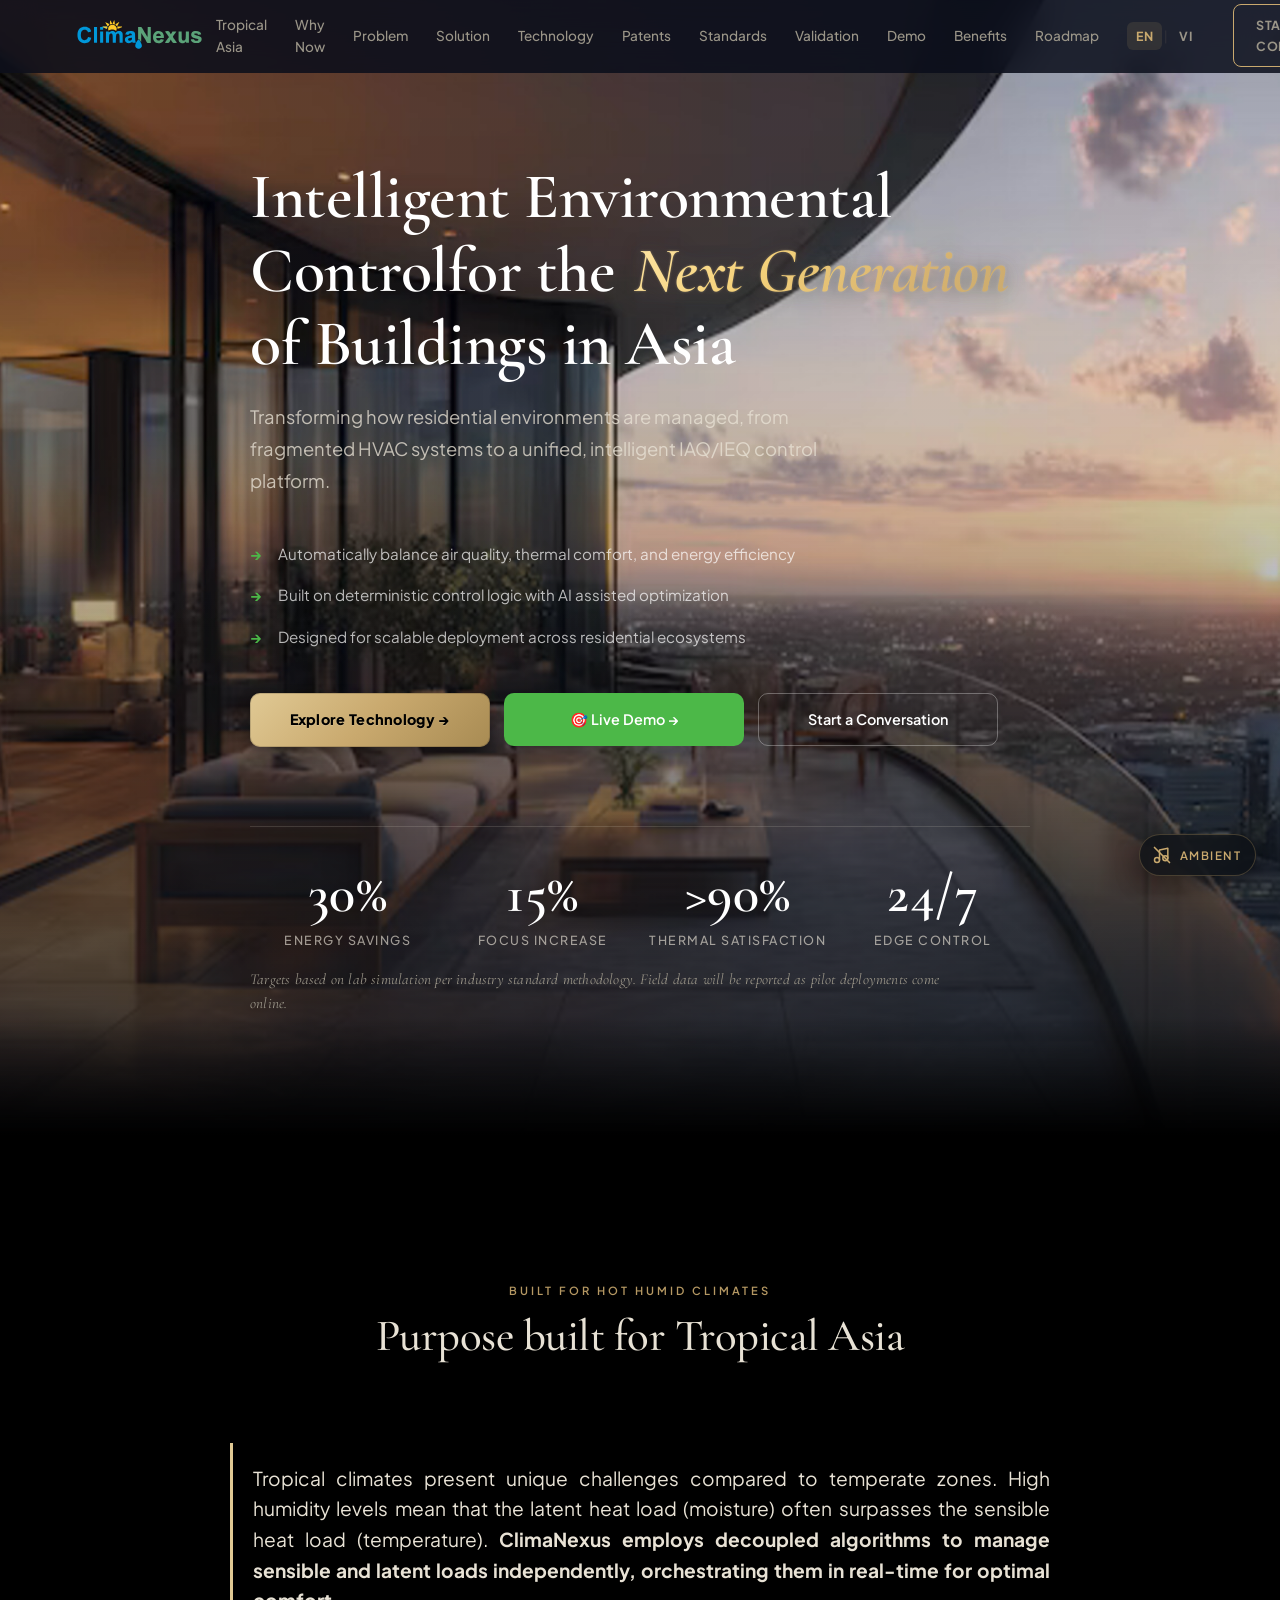
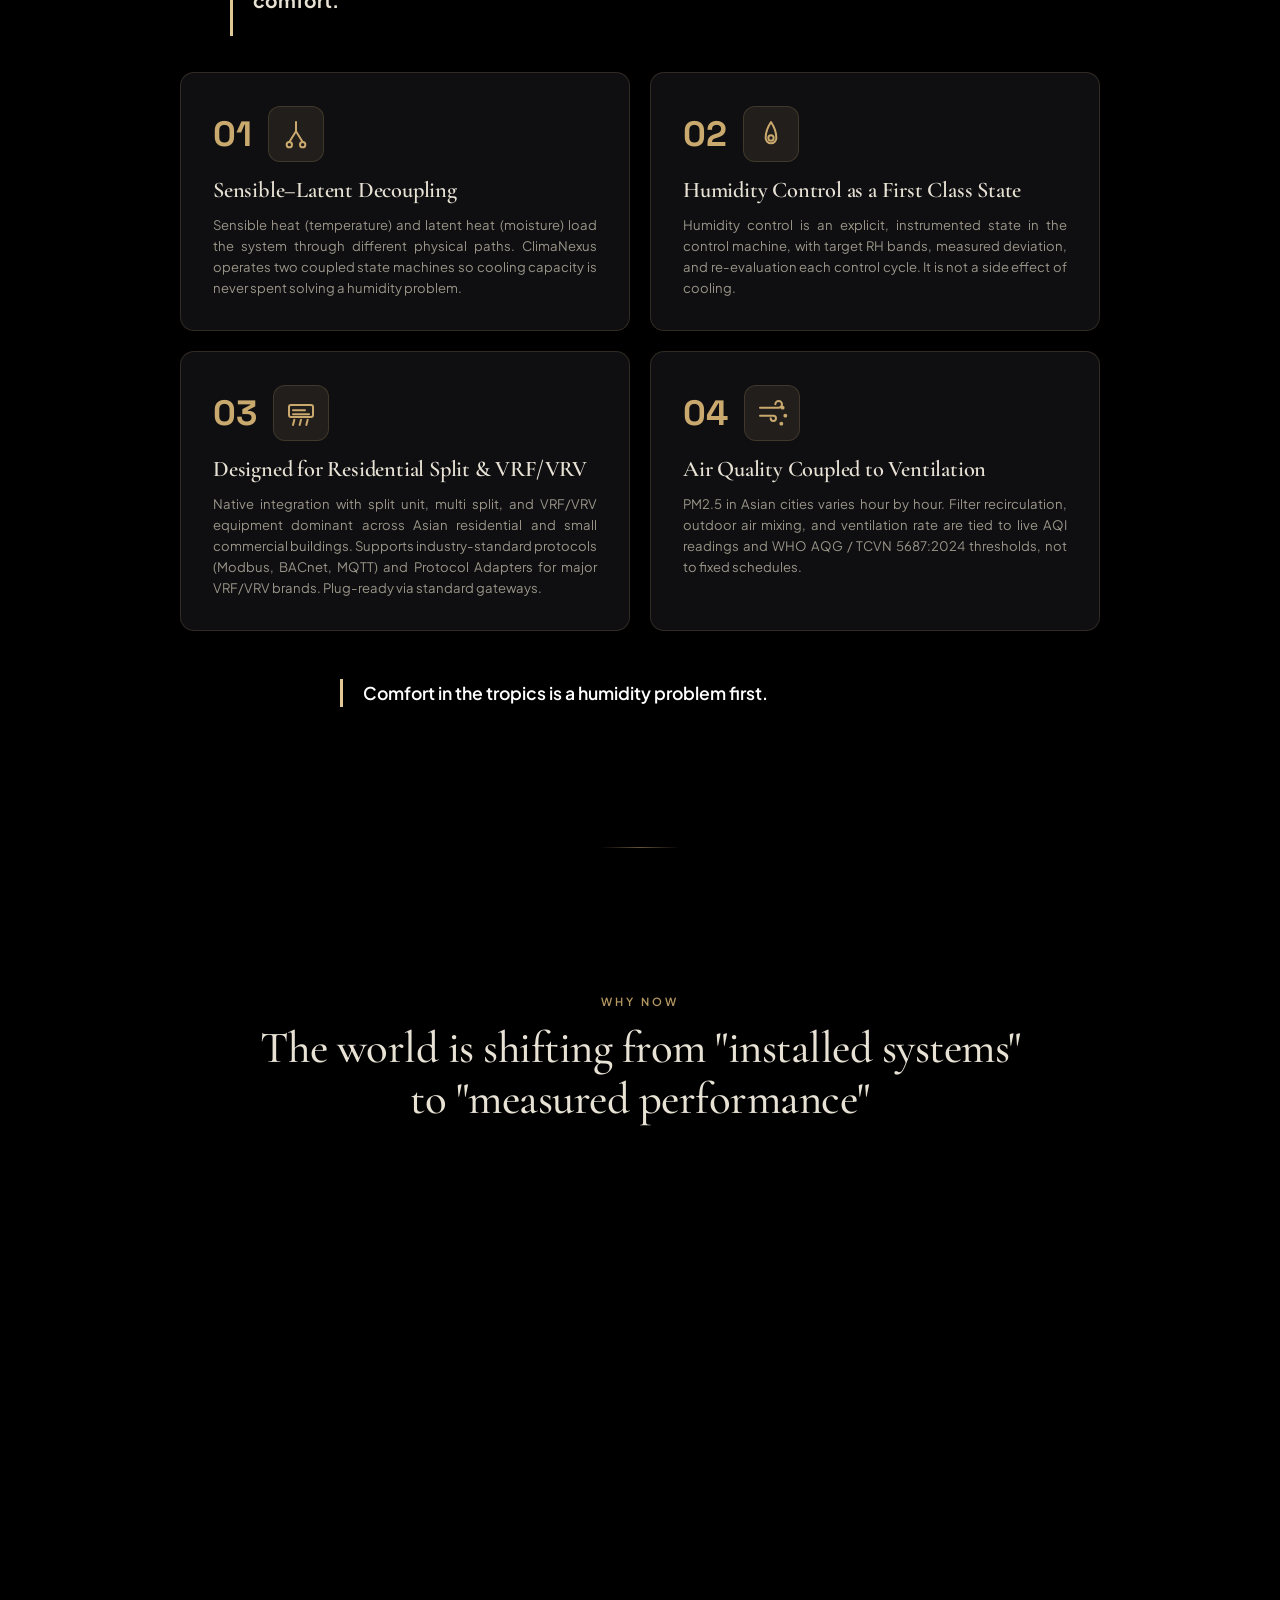
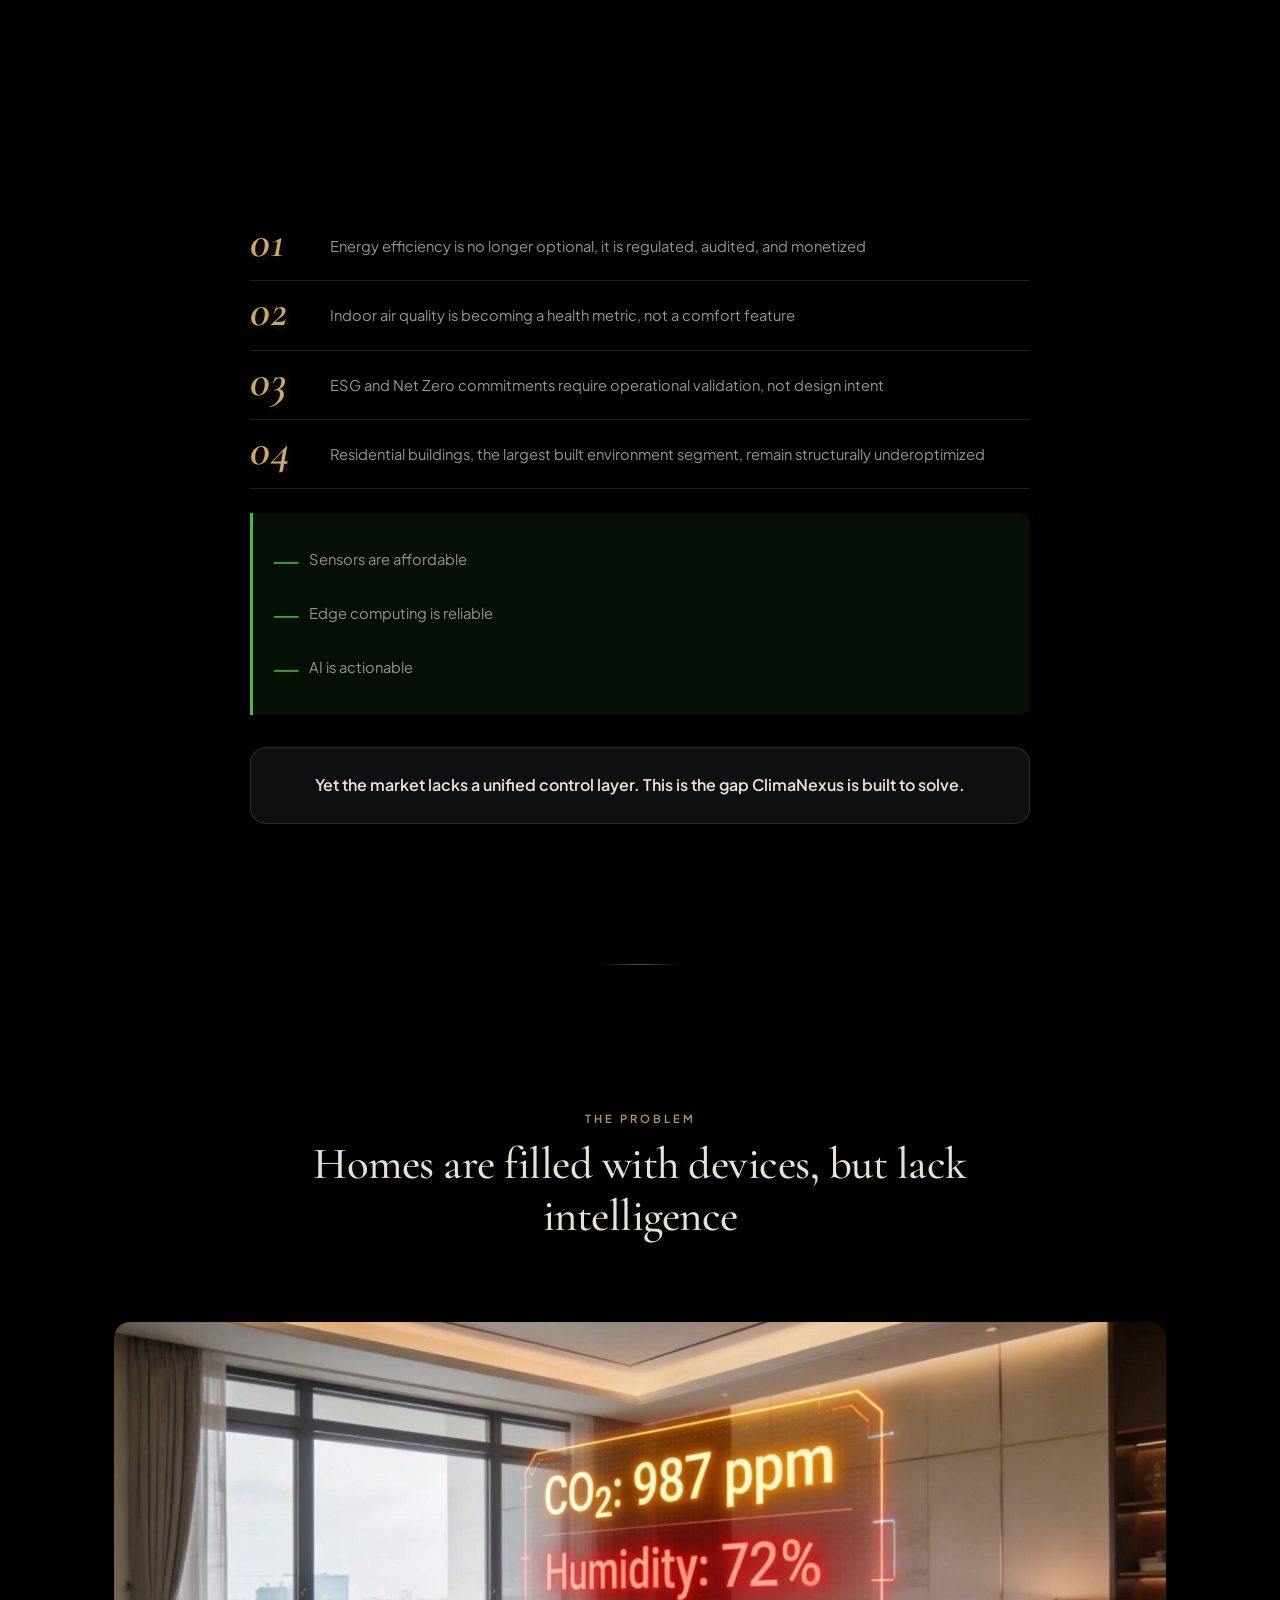
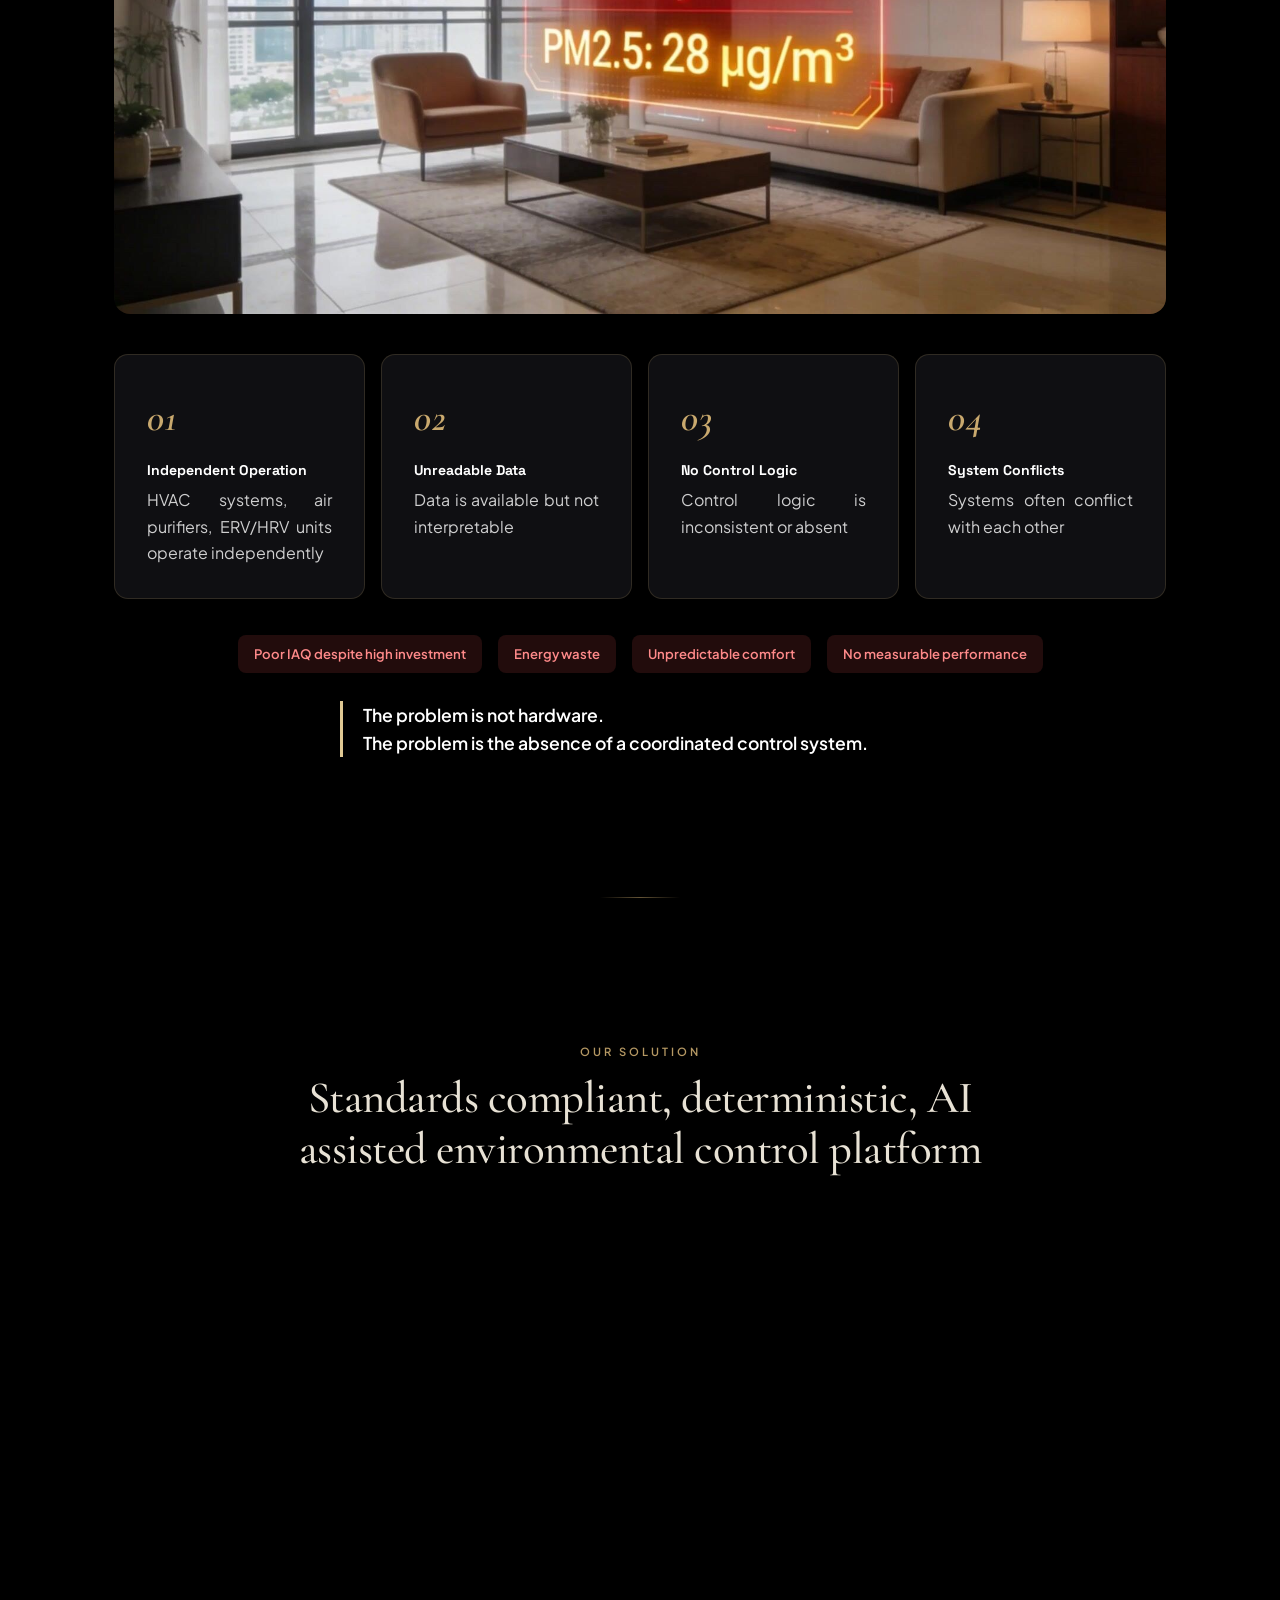
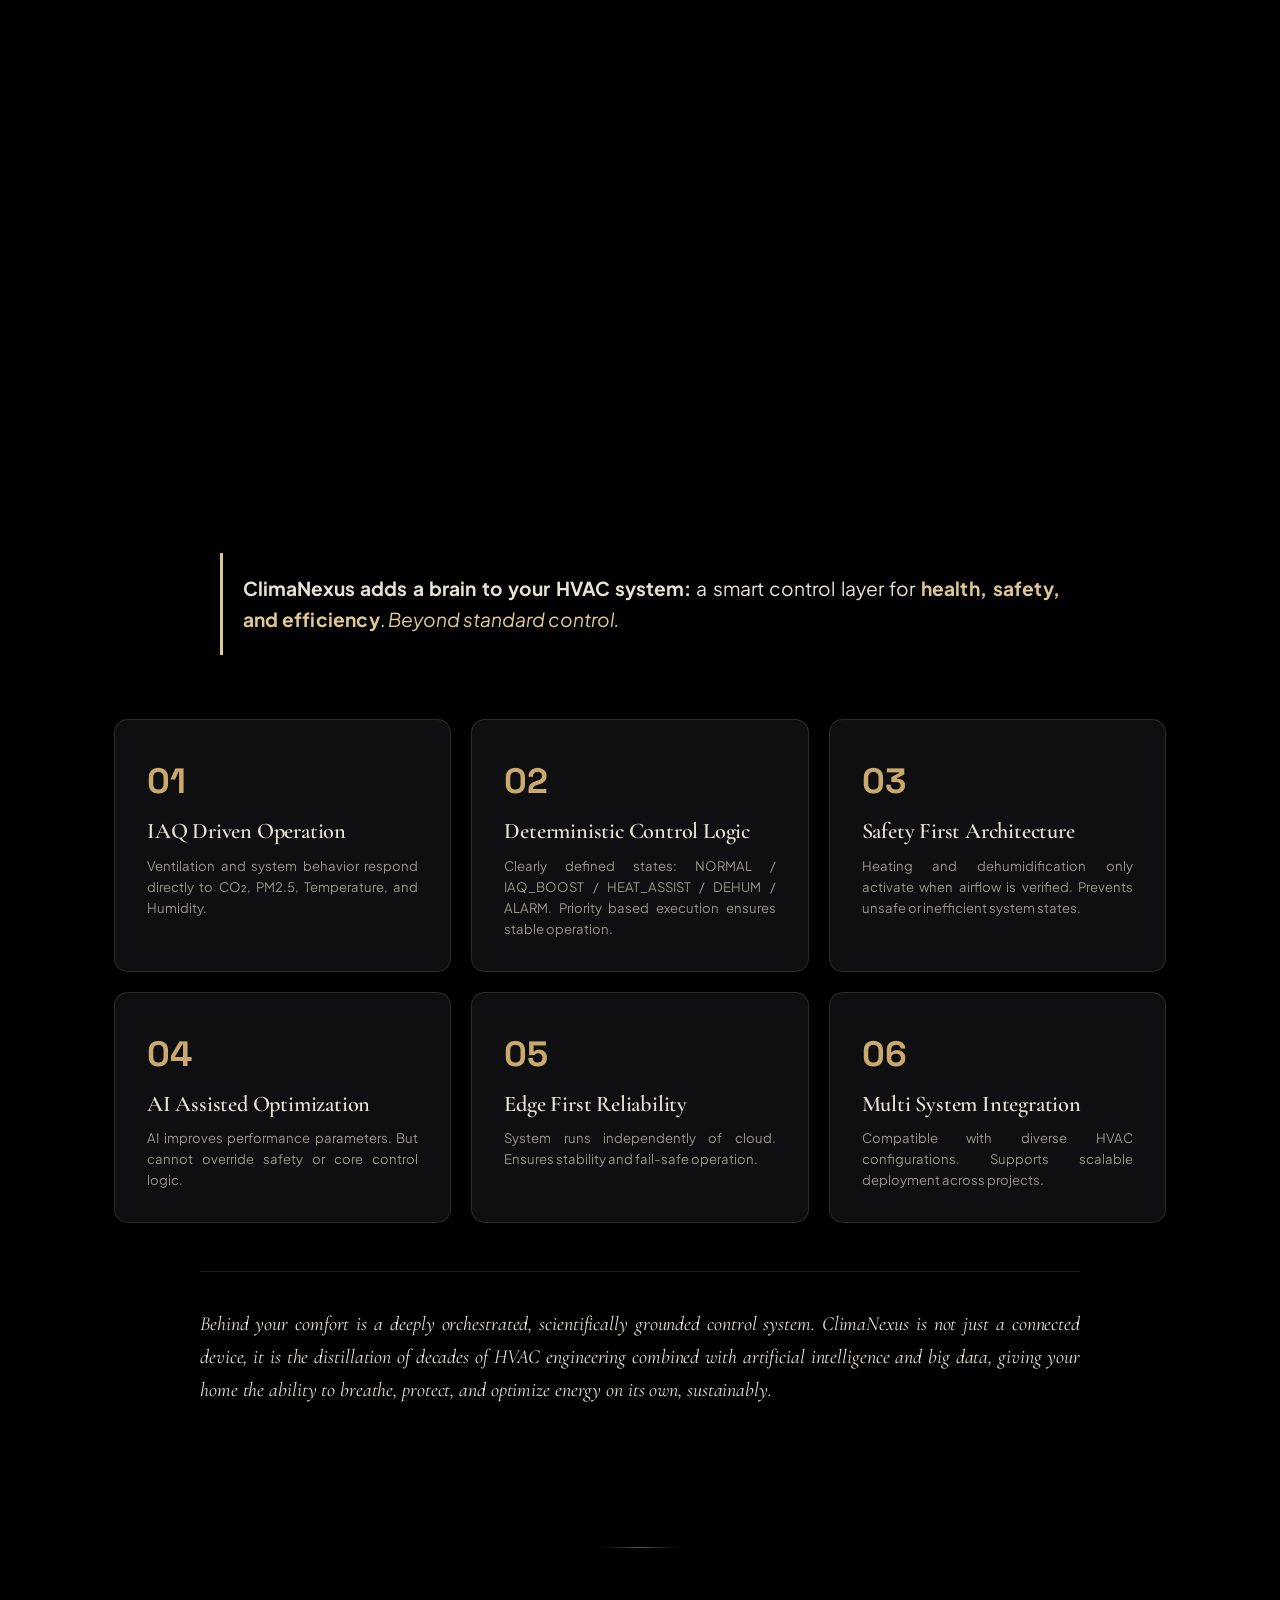
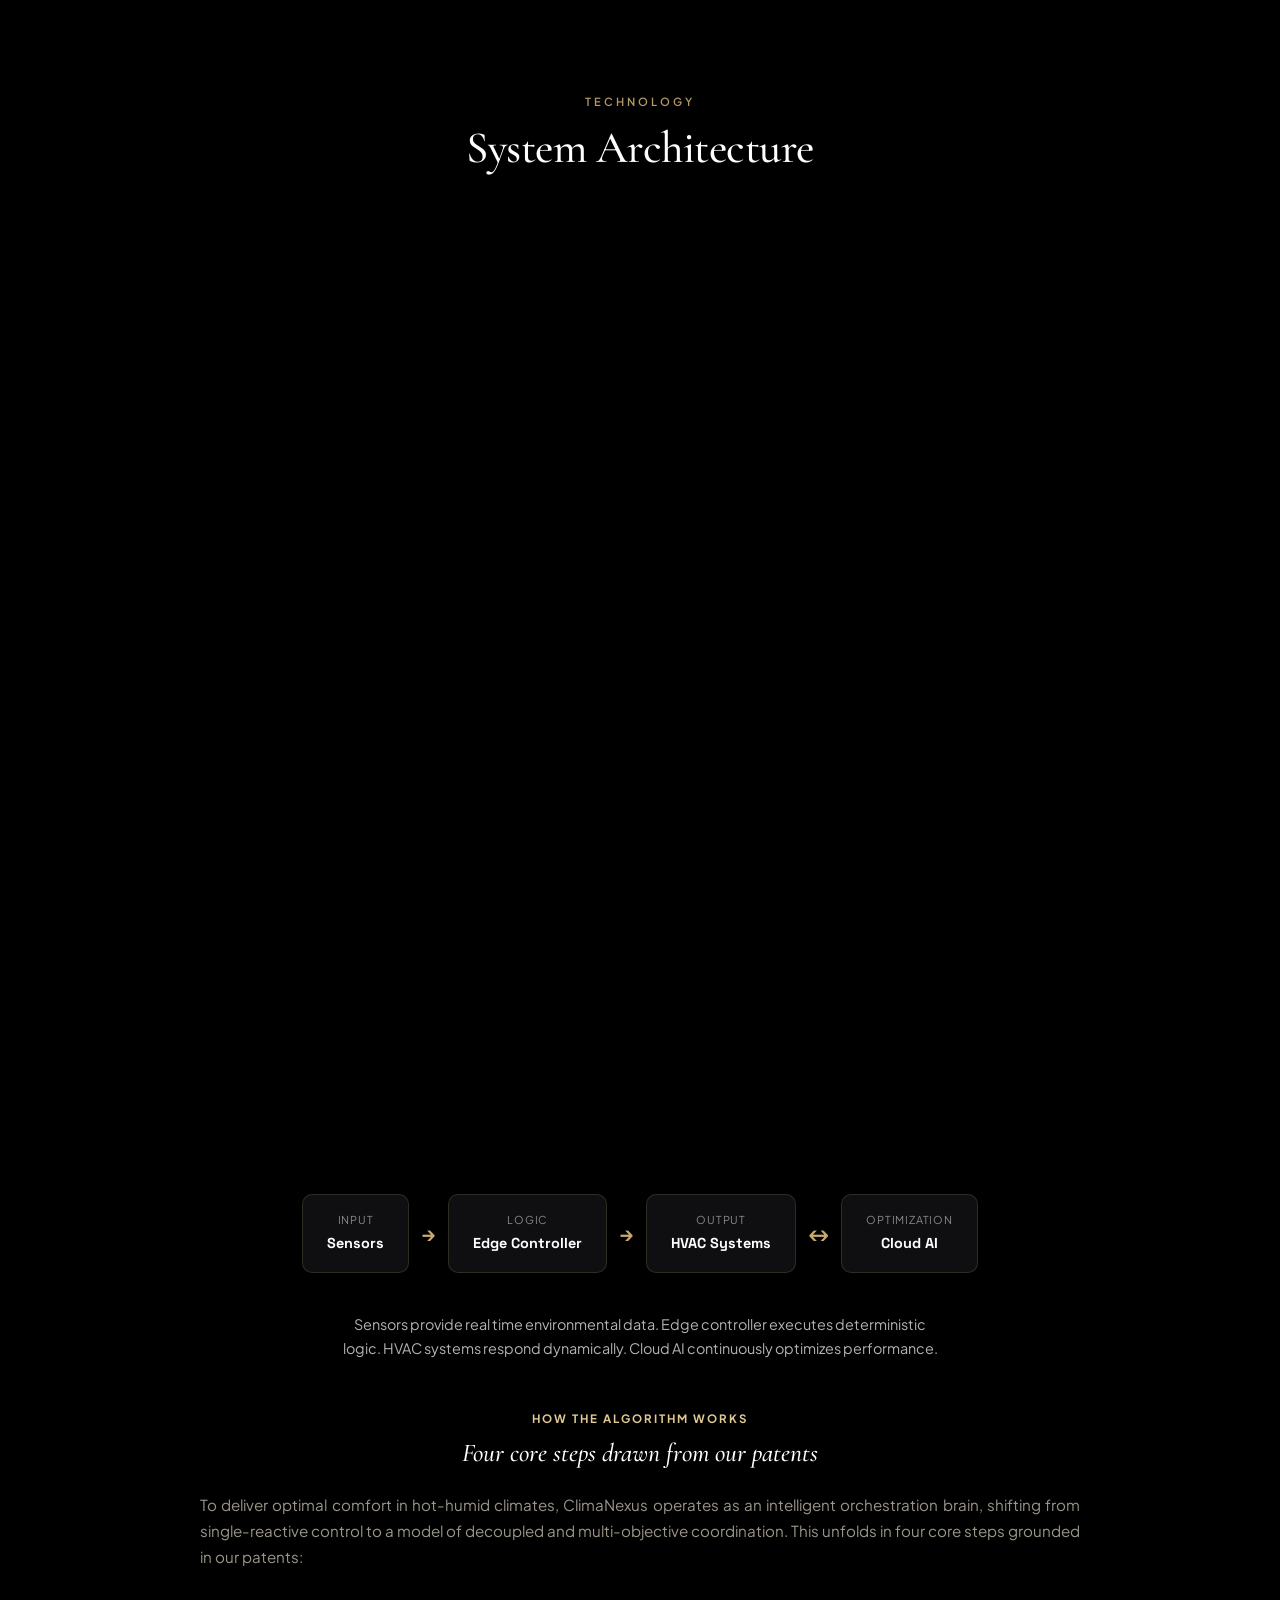
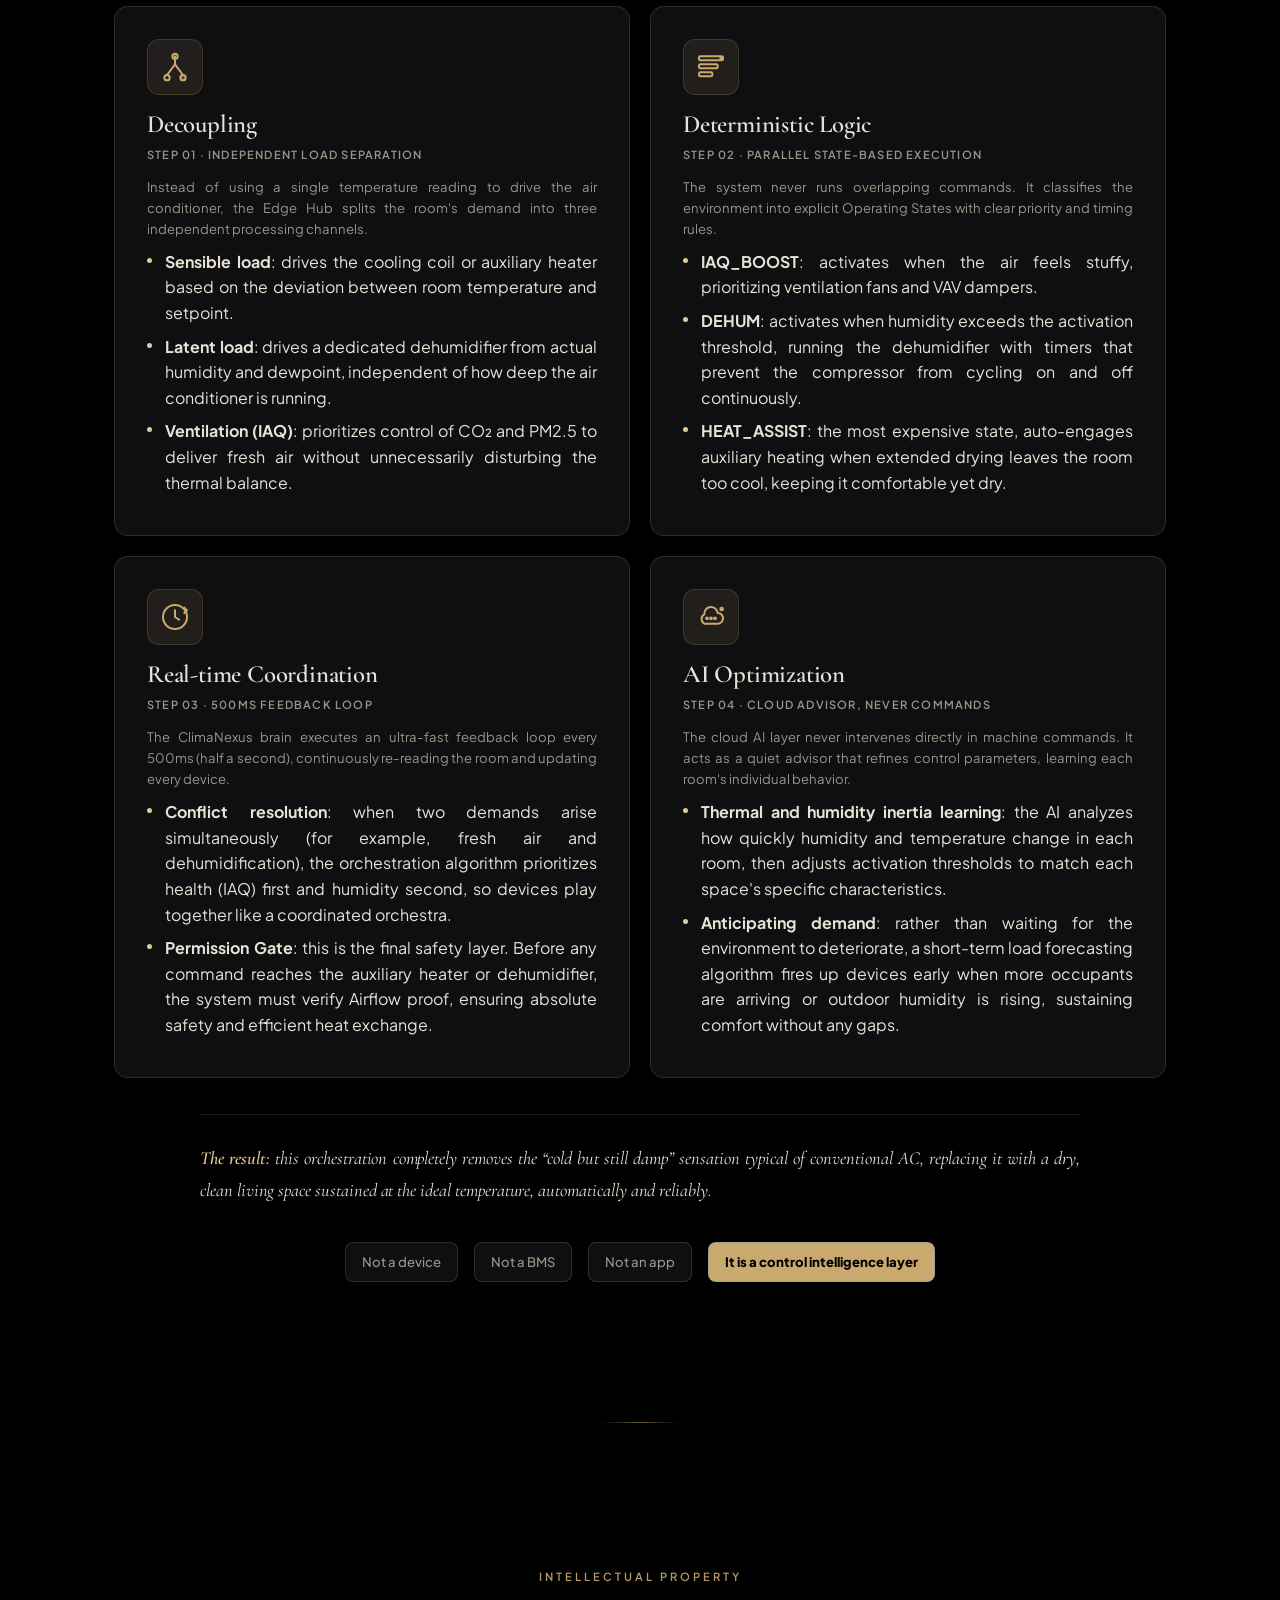
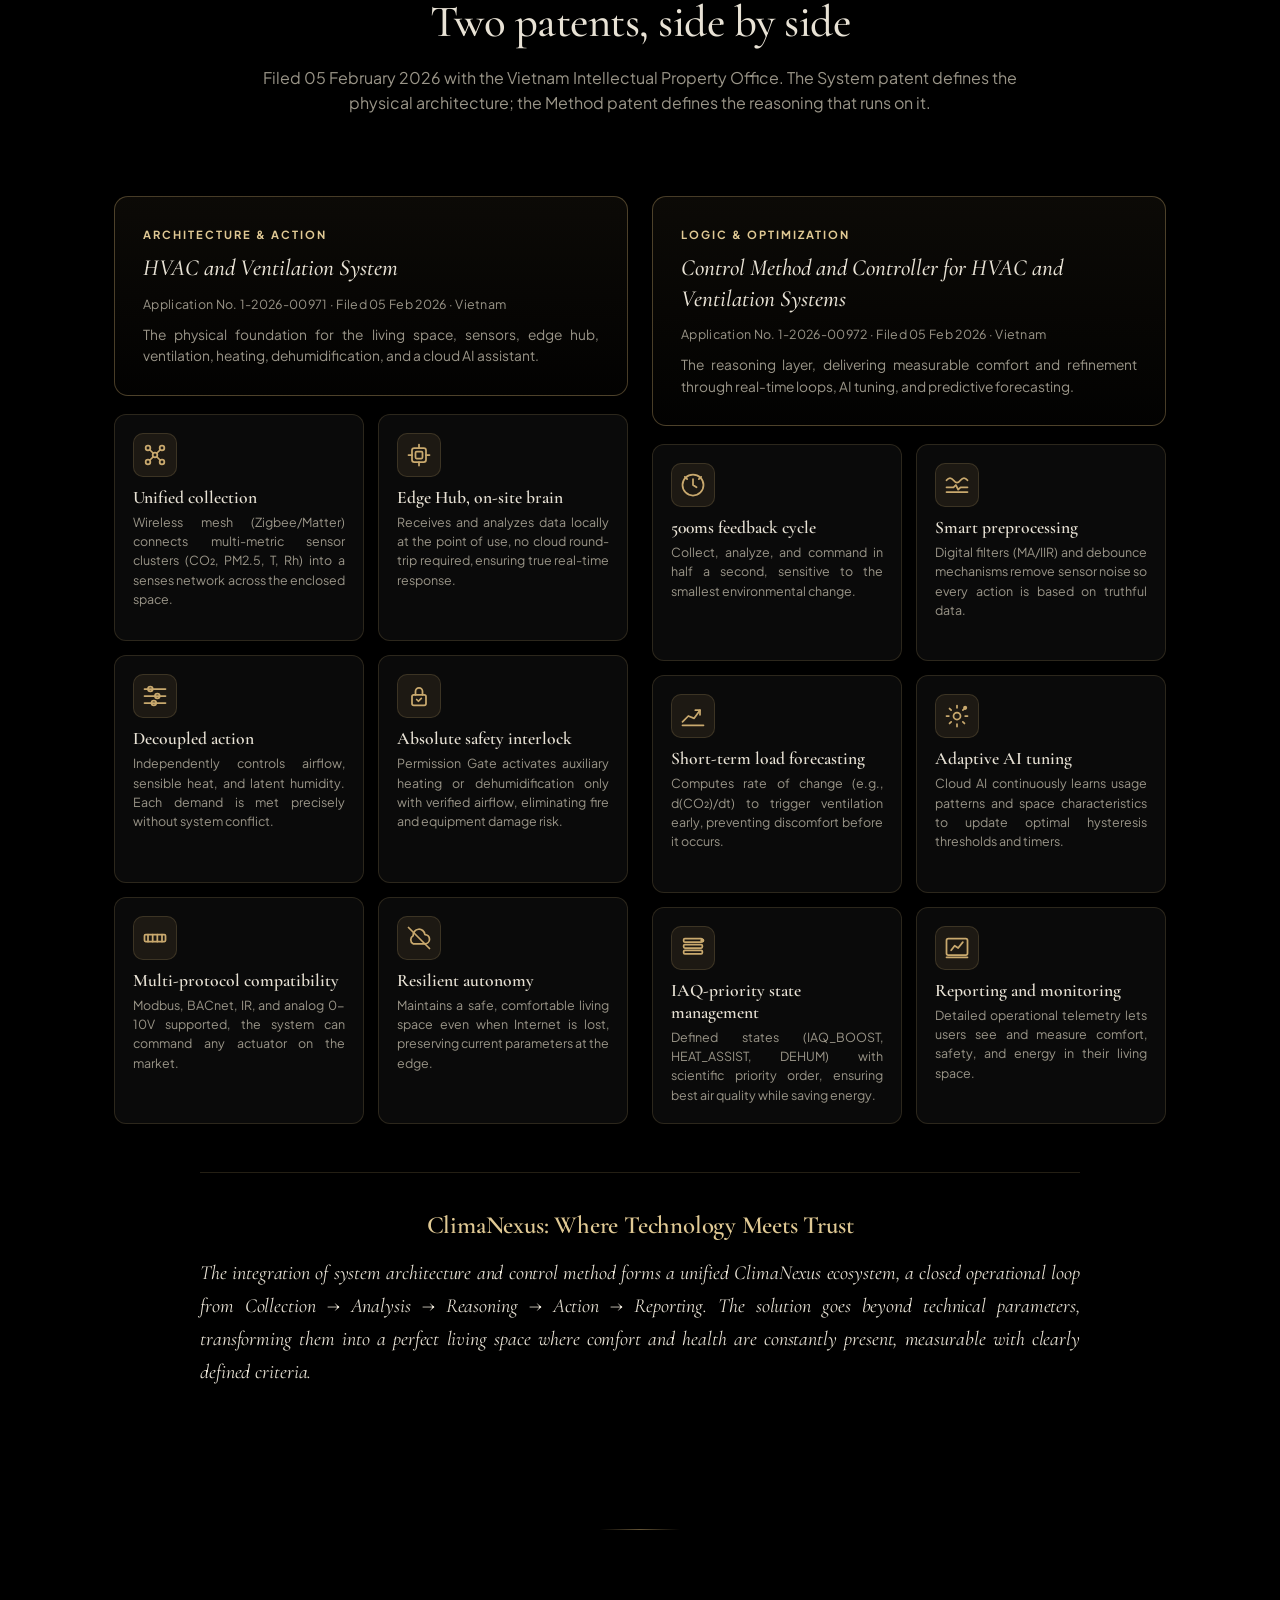
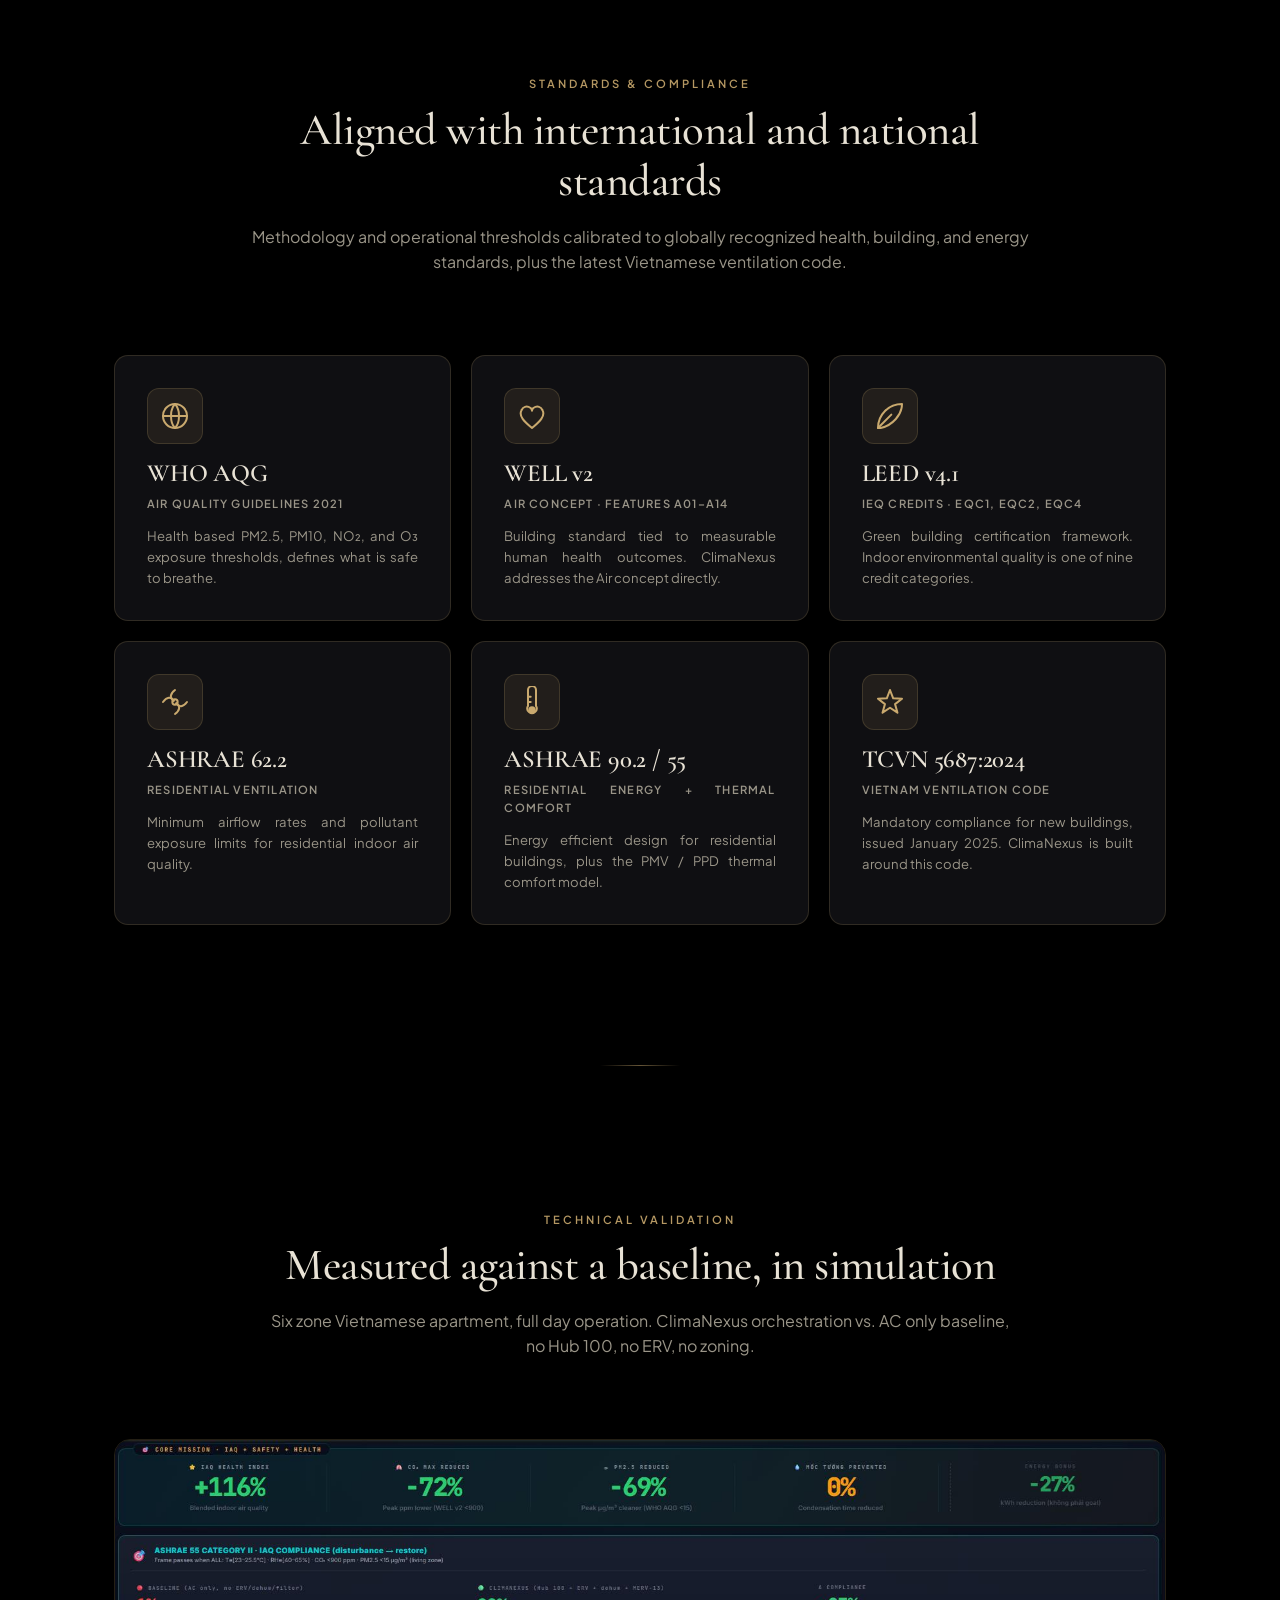
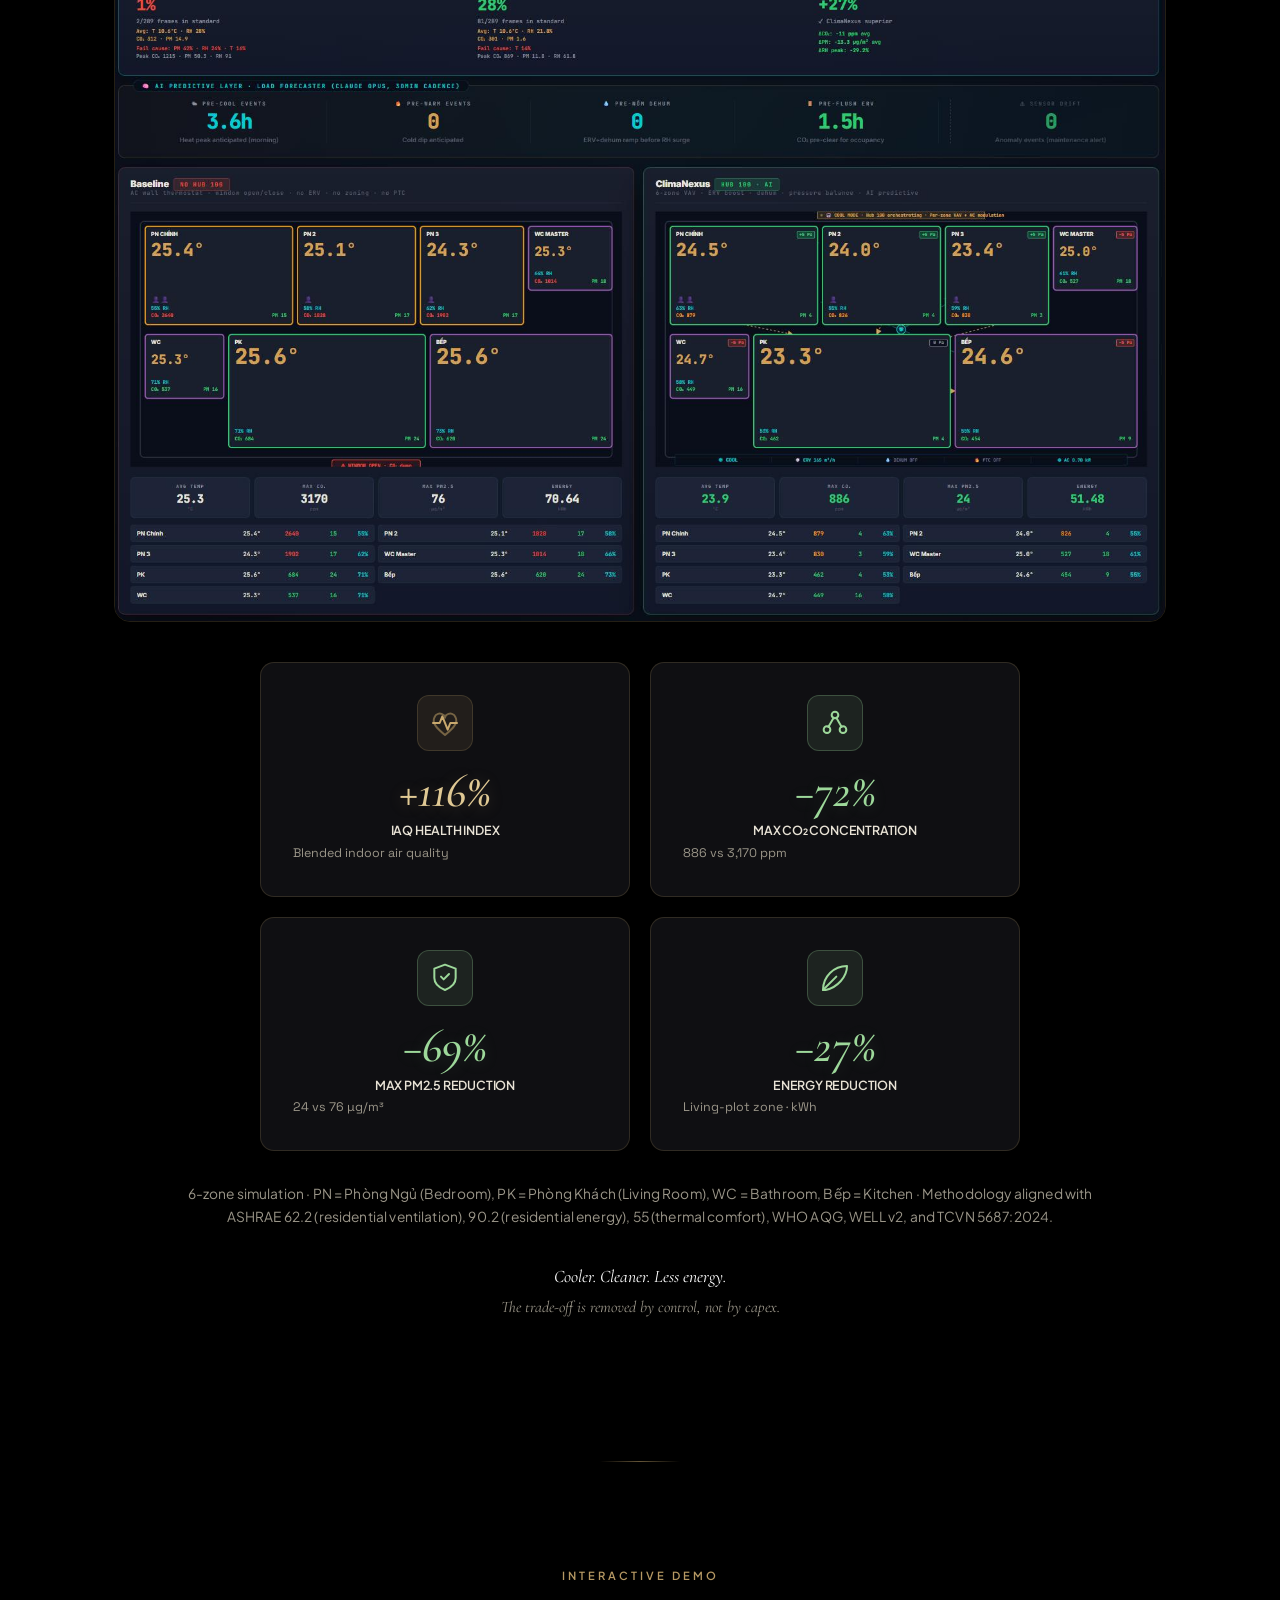
==== commit fbd5442d: "Pattern B (icon-h4-subtitle) cards: Standards + Tech 4-step h4 bump 1.4rem → 1.55rem; Pattern A (num" ====
--- a/index.html
+++ b/index.html
@@ -911,12 +911,12 @@
 <div class="container">
 <div class="sec-header"><div class="sec-label">Standards &amp; Compliance</div><h2>Aligned with international and national standards</h2><p style="color:var(--text-sec);max-width:780px;margin:14px auto 0;line-height:1.6">Methodology and operational thresholds calibrated to globally recognized health, building, and energy standards, plus the latest Vietnamese ventilation code.</p></div>
 <div class="principles-grid stagger-children" style="max-width:1080px;margin:0 auto">
-<div class="principle-card"><div class="why-icon" style="margin-bottom:14px"><svg width="32" height="32" viewBox="0 0 24 24" fill="none" stroke="currentColor" stroke-width="1.5" stroke-linecap="round" stroke-linejoin="round"><circle cx="12" cy="12" r="9"/><path d="M3 12 H21"/><path d="M12 3 C 16 7, 16 17, 12 21"/><path d="M12 3 C 8 7, 8 17, 12 21"/></svg></div><h4 style="font-family:'Cormorant Garamond',serif!important;font-weight:600!important;font-size:1.4rem!important;letter-spacing:-0.2px;color:var(--text)!important;margin:0 0 4px">WHO AQG</h4><p style="font-family:'Plus Jakarta Sans',sans-serif;font-size:0.7rem;color:var(--primary-light);text-transform:uppercase;letter-spacing:1.2px;font-weight:600;margin:0 0 12px">Air Quality Guidelines 2021</p><p>Health based PM2.5, PM10, NO₂, and O₃ exposure thresholds, defines what is safe to breathe.</p></div>
-<div class="principle-card"><div class="why-icon" style="margin-bottom:14px"><svg width="32" height="32" viewBox="0 0 24 24" fill="none" stroke="currentColor" stroke-width="1.5" stroke-linecap="round" stroke-linejoin="round"><path d="M12 21 C 6 16, 2 12, 4 8 C 5 5, 8 4, 11 6 C 12 7, 12 7, 12 8 C 12 7, 12 7, 13 6 C 16 4, 19 5, 20 8 C 22 12, 18 16, 12 21 Z"/></svg></div><h4 style="font-family:'Cormorant Garamond',serif!important;font-weight:600!important;font-size:1.4rem!important;letter-spacing:-0.2px;color:var(--text)!important;margin:0 0 4px">WELL v2</h4><p style="font-family:'Plus Jakarta Sans',sans-serif;font-size:0.7rem;color:var(--primary-light);text-transform:uppercase;letter-spacing:1.2px;font-weight:600;margin:0 0 12px">Air Concept · features A01–A14</p><p>Building standard tied to measurable human health outcomes. ClimaNexus addresses the Air concept directly.</p></div>
-<div class="principle-card"><div class="why-icon" style="margin-bottom:14px"><svg width="32" height="32" viewBox="0 0 24 24" fill="none" stroke="currentColor" stroke-width="1.5" stroke-linecap="round" stroke-linejoin="round"><path d="M3 21 C 3 11, 11 3, 21 3 C 21 11, 14 19, 5 21 Z"/><line x1="3" y1="21" x2="13" y2="11"/></svg></div><h4 style="font-family:'Cormorant Garamond',serif!important;font-weight:600!important;font-size:1.4rem!important;letter-spacing:-0.2px;color:var(--text)!important;margin:0 0 4px">LEED v4.1</h4><p style="font-family:'Plus Jakarta Sans',sans-serif;font-size:0.7rem;color:var(--primary-light);text-transform:uppercase;letter-spacing:1.2px;font-weight:600;margin:0 0 12px">IEQ Credits · EQc1, EQc2, EQc4</p><p>Green building certification framework. Indoor environmental quality is one of nine credit categories.</p></div>
-<div class="principle-card"><div class="why-icon" style="margin-bottom:14px"><svg width="32" height="32" viewBox="0 0 24 24" fill="none" stroke="currentColor" stroke-width="1.5" stroke-linecap="round" stroke-linejoin="round"><circle cx="12" cy="12" r="2"/><path d="M12 3 C 8 6, 8 9, 11 11"/><path d="M21 12 C 18 16, 15 16, 13 13"/><path d="M12 21 C 16 18, 16 15, 13 13"/><path d="M3 12 C 6 8, 9 8, 11 11"/></svg></div><h4 style="font-family:'Cormorant Garamond',serif!important;font-weight:600!important;font-size:1.4rem!important;letter-spacing:-0.2px;color:var(--text)!important;margin:0 0 4px">ASHRAE 62.2</h4><p style="font-family:'Plus Jakarta Sans',sans-serif;font-size:0.7rem;color:var(--primary-light);text-transform:uppercase;letter-spacing:1.2px;font-weight:600;margin:0 0 12px">Residential ventilation</p><p>Minimum airflow rates and pollutant exposure limits for residential indoor air quality.</p></div>
-<div class="principle-card"><div class="why-icon" style="margin-bottom:14px"><svg width="32" height="32" viewBox="0 0 24 24" fill="none" stroke="currentColor" stroke-width="1.5" stroke-linecap="round" stroke-linejoin="round"><path d="M9 3 L9 15 A3.5 3.5 0 1 0 15 15 L15 3 A1.5 1.5 0 0 0 9 3 Z"/><circle cx="12" cy="18" r="2" fill="currentColor"/><line x1="9" y1="8" x2="11" y2="8"/><line x1="9" y1="12" x2="11" y2="12"/></svg></div><h4 style="font-family:'Cormorant Garamond',serif!important;font-weight:600!important;font-size:1.4rem!important;letter-spacing:-0.2px;color:var(--text)!important;margin:0 0 4px">ASHRAE 90.2 / 55</h4><p style="font-family:'Plus Jakarta Sans',sans-serif;font-size:0.7rem;color:var(--primary-light);text-transform:uppercase;letter-spacing:1.2px;font-weight:600;margin:0 0 12px">Residential energy + thermal comfort</p><p>Energy efficient design for residential buildings, plus the PMV / PPD thermal comfort model.</p></div>
-<div class="principle-card"><div class="why-icon" style="margin-bottom:14px"><svg width="32" height="32" viewBox="0 0 24 24" fill="none" stroke="currentColor" stroke-width="1.5" stroke-linecap="round" stroke-linejoin="round"><path d="M12 3 L14.4 9.2 L21 9.5 L15.8 13.6 L17.6 20 L12 16.3 L6.4 20 L8.2 13.6 L3 9.5 L9.6 9.2 Z"/></svg></div><h4 style="font-family:'Cormorant Garamond',serif!important;font-weight:600!important;font-size:1.4rem!important;letter-spacing:-0.2px;color:var(--text)!important;margin:0 0 4px">TCVN 5687:2024</h4><p style="font-family:'Plus Jakarta Sans',sans-serif;font-size:0.7rem;color:var(--primary-light);text-transform:uppercase;letter-spacing:1.2px;font-weight:600;margin:0 0 12px">Vietnam ventilation code</p><p>Mandatory compliance for new buildings, issued January 2025. ClimaNexus is built around this code.</p></div>
+<div class="principle-card"><div class="why-icon" style="margin-bottom:14px"><svg width="32" height="32" viewBox="0 0 24 24" fill="none" stroke="currentColor" stroke-width="1.5" stroke-linecap="round" stroke-linejoin="round"><circle cx="12" cy="12" r="9"/><path d="M3 12 H21"/><path d="M12 3 C 16 7, 16 17, 12 21"/><path d="M12 3 C 8 7, 8 17, 12 21"/></svg></div><h4 style="font-family:'Cormorant Garamond',serif!important;font-weight:600!important;font-size:1.55rem!important;letter-spacing:-0.2px;color:var(--text)!important;margin:0 0 6px;line-height:1.25">WHO AQG</h4><p style="font-family:'Plus Jakarta Sans',sans-serif;font-size:0.7rem;color:var(--primary-light);text-transform:uppercase;letter-spacing:1.2px;font-weight:600;margin:0 0 12px">Air Quality Guidelines 2021</p><p>Health based PM2.5, PM10, NO₂, and O₃ exposure thresholds, defines what is safe to breathe.</p></div>
+<div class="principle-card"><div class="why-icon" style="margin-bottom:14px"><svg width="32" height="32" viewBox="0 0 24 24" fill="none" stroke="currentColor" stroke-width="1.5" stroke-linecap="round" stroke-linejoin="round"><path d="M12 21 C 6 16, 2 12, 4 8 C 5 5, 8 4, 11 6 C 12 7, 12 7, 12 8 C 12 7, 12 7, 13 6 C 16 4, 19 5, 20 8 C 22 12, 18 16, 12 21 Z"/></svg></div><h4 style="font-family:'Cormorant Garamond',serif!important;font-weight:600!important;font-size:1.55rem!important;letter-spacing:-0.2px;color:var(--text)!important;margin:0 0 6px;line-height:1.25">WELL v2</h4><p style="font-family:'Plus Jakarta Sans',sans-serif;font-size:0.7rem;color:var(--primary-light);text-transform:uppercase;letter-spacing:1.2px;font-weight:600;margin:0 0 12px">Air Concept · features A01–A14</p><p>Building standard tied to measurable human health outcomes. ClimaNexus addresses the Air concept directly.</p></div>
+<div class="principle-card"><div class="why-icon" style="margin-bottom:14px"><svg width="32" height="32" viewBox="0 0 24 24" fill="none" stroke="currentColor" stroke-width="1.5" stroke-linecap="round" stroke-linejoin="round"><path d="M3 21 C 3 11, 11 3, 21 3 C 21 11, 14 19, 5 21 Z"/><line x1="3" y1="21" x2="13" y2="11"/></svg></div><h4 style="font-family:'Cormorant Garamond',serif!important;font-weight:600!important;font-size:1.55rem!important;letter-spacing:-0.2px;color:var(--text)!important;margin:0 0 6px;line-height:1.25">LEED v4.1</h4><p style="font-family:'Plus Jakarta Sans',sans-serif;font-size:0.7rem;color:var(--primary-light);text-transform:uppercase;letter-spacing:1.2px;font-weight:600;margin:0 0 12px">IEQ Credits · EQc1, EQc2, EQc4</p><p>Green building certification framework. Indoor environmental quality is one of nine credit categories.</p></div>
+<div class="principle-card"><div class="why-icon" style="margin-bottom:14px"><svg width="32" height="32" viewBox="0 0 24 24" fill="none" stroke="currentColor" stroke-width="1.5" stroke-linecap="round" stroke-linejoin="round"><circle cx="12" cy="12" r="2"/><path d="M12 3 C 8 6, 8 9, 11 11"/><path d="M21 12 C 18 16, 15 16, 13 13"/><path d="M12 21 C 16 18, 16 15, 13 13"/><path d="M3 12 C 6 8, 9 8, 11 11"/></svg></div><h4 style="font-family:'Cormorant Garamond',serif!important;font-weight:600!important;font-size:1.55rem!important;letter-spacing:-0.2px;color:var(--text)!important;margin:0 0 6px;line-height:1.25">ASHRAE 62.2</h4><p style="font-family:'Plus Jakarta Sans',sans-serif;font-size:0.7rem;color:var(--primary-light);text-transform:uppercase;letter-spacing:1.2px;font-weight:600;margin:0 0 12px">Residential ventilation</p><p>Minimum airflow rates and pollutant exposure limits for residential indoor air quality.</p></div>
+<div class="principle-card"><div class="why-icon" style="margin-bottom:14px"><svg width="32" height="32" viewBox="0 0 24 24" fill="none" stroke="currentColor" stroke-width="1.5" stroke-linecap="round" stroke-linejoin="round"><path d="M9 3 L9 15 A3.5 3.5 0 1 0 15 15 L15 3 A1.5 1.5 0 0 0 9 3 Z"/><circle cx="12" cy="18" r="2" fill="currentColor"/><line x1="9" y1="8" x2="11" y2="8"/><line x1="9" y1="12" x2="11" y2="12"/></svg></div><h4 style="font-family:'Cormorant Garamond',serif!important;font-weight:600!important;font-size:1.55rem!important;letter-spacing:-0.2px;color:var(--text)!important;margin:0 0 6px;line-height:1.25">ASHRAE 90.2 / 55</h4><p style="font-family:'Plus Jakarta Sans',sans-serif;font-size:0.7rem;color:var(--primary-light);text-transform:uppercase;letter-spacing:1.2px;font-weight:600;margin:0 0 12px">Residential energy + thermal comfort</p><p>Energy efficient design for residential buildings, plus the PMV / PPD thermal comfort model.</p></div>
+<div class="principle-card"><div class="why-icon" style="margin-bottom:14px"><svg width="32" height="32" viewBox="0 0 24 24" fill="none" stroke="currentColor" stroke-width="1.5" stroke-linecap="round" stroke-linejoin="round"><path d="M12 3 L14.4 9.2 L21 9.5 L15.8 13.6 L17.6 20 L12 16.3 L6.4 20 L8.2 13.6 L3 9.5 L9.6 9.2 Z"/></svg></div><h4 style="font-family:'Cormorant Garamond',serif!important;font-weight:600!important;font-size:1.55rem!important;letter-spacing:-0.2px;color:var(--text)!important;margin:0 0 6px;line-height:1.25">TCVN 5687:2024</h4><p style="font-family:'Plus Jakarta Sans',sans-serif;font-size:0.7rem;color:var(--primary-light);text-transform:uppercase;letter-spacing:1.2px;font-weight:600;margin:0 0 12px">Vietnam ventilation code</p><p>Mandatory compliance for new buildings, issued January 2025. ClimaNexus is built around this code.</p></div>
 </div>
 </div>
 </section>
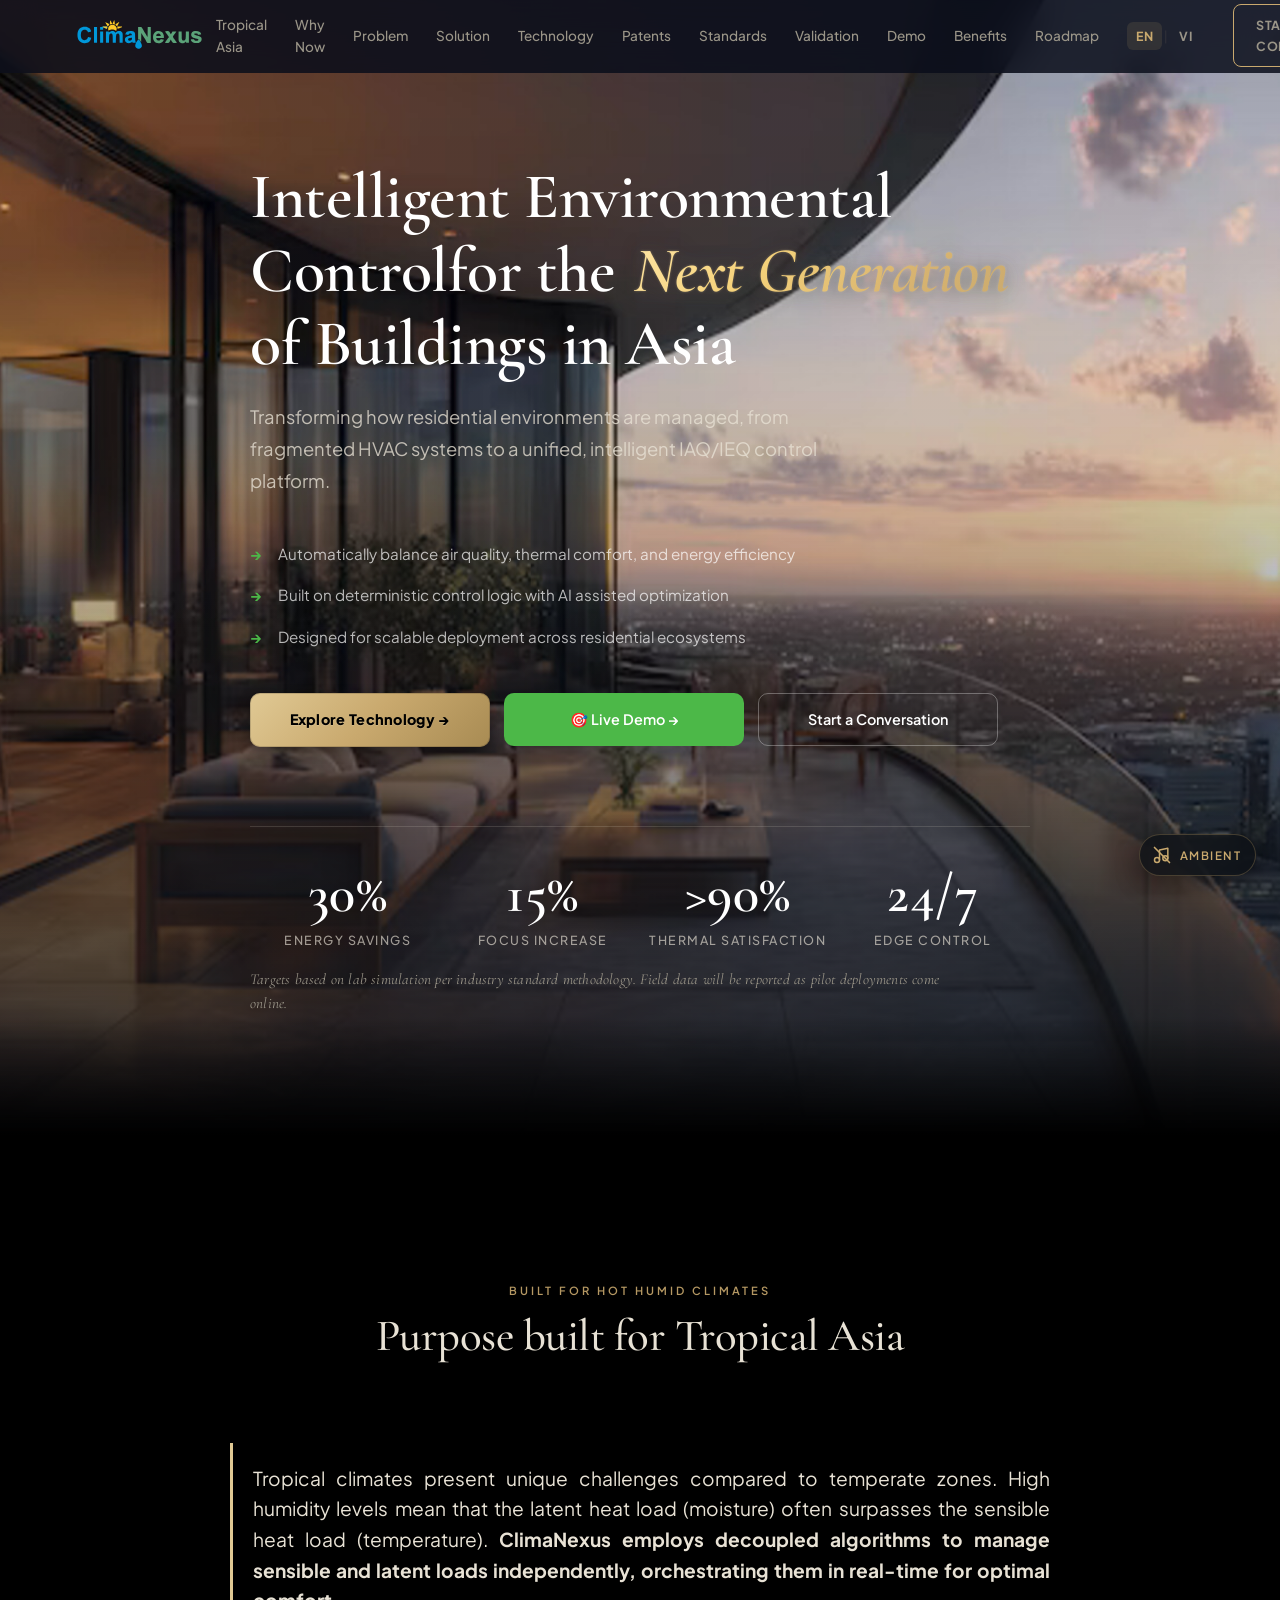
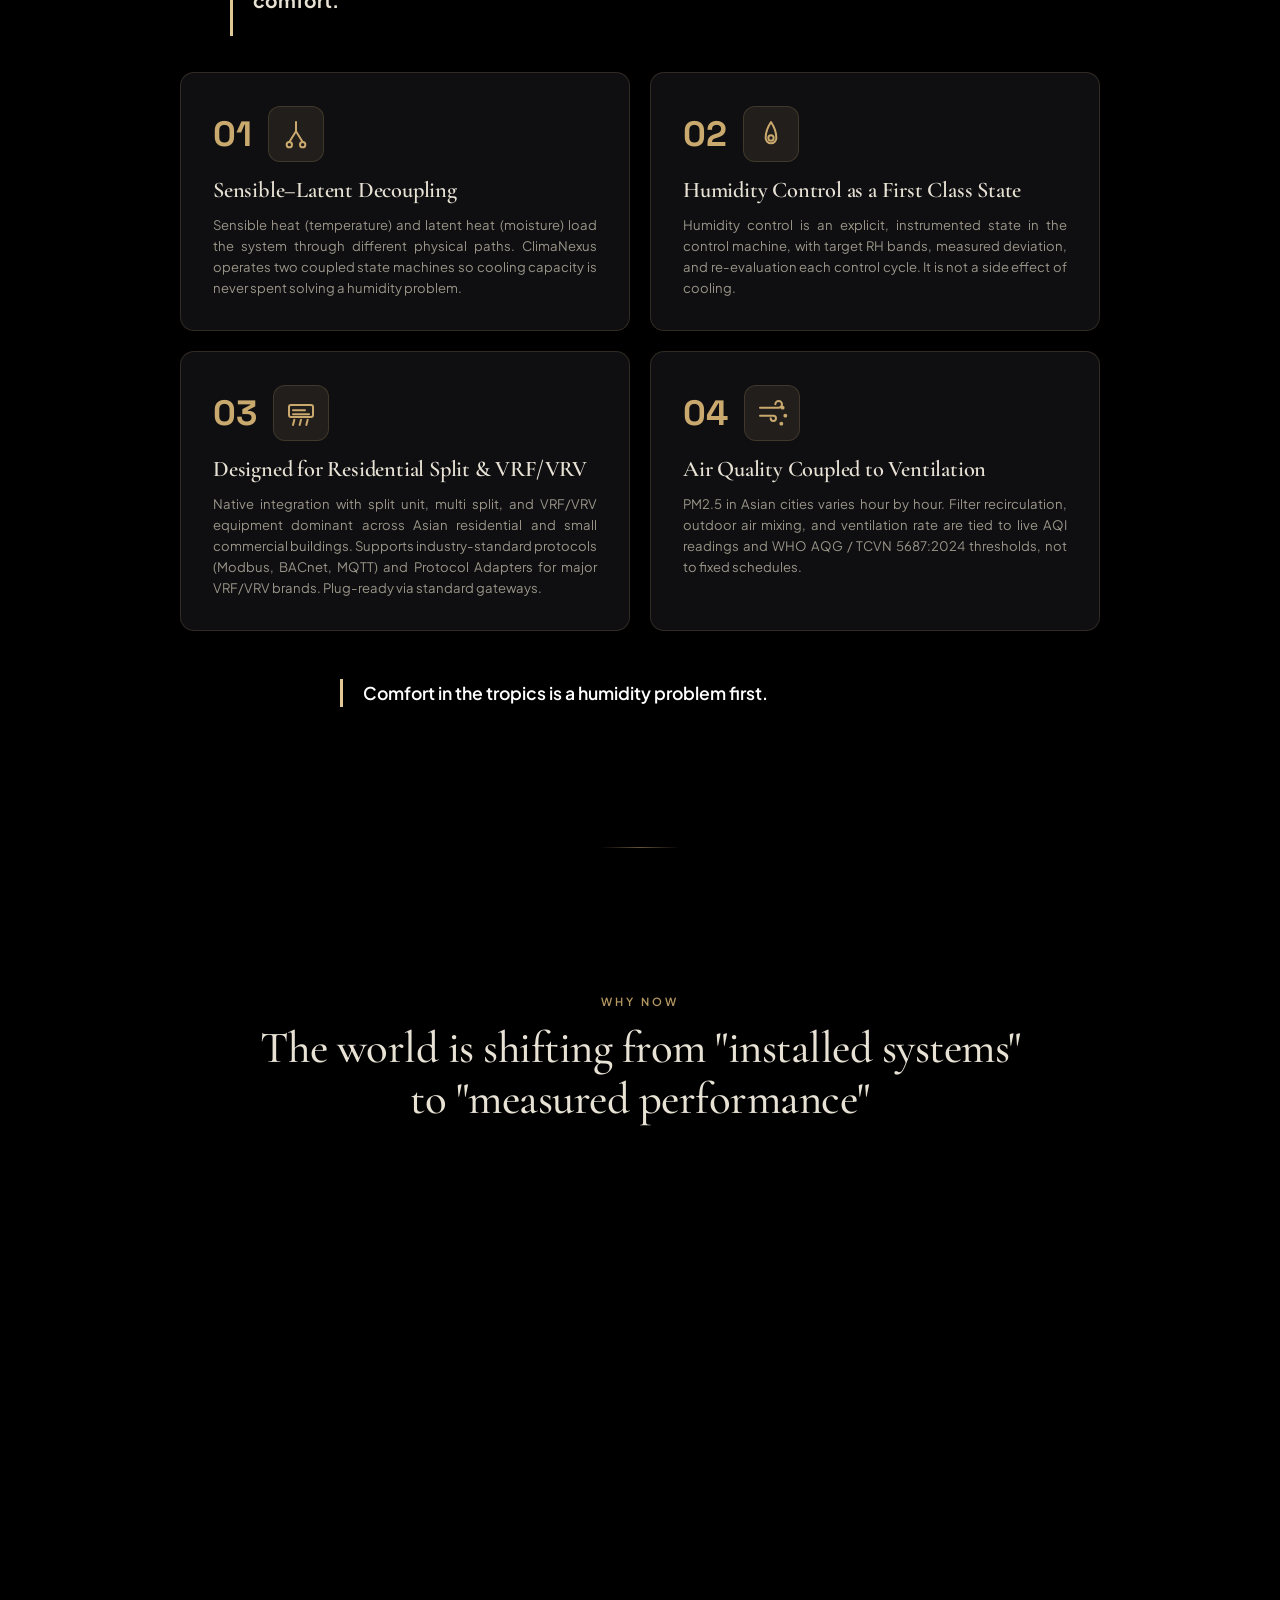
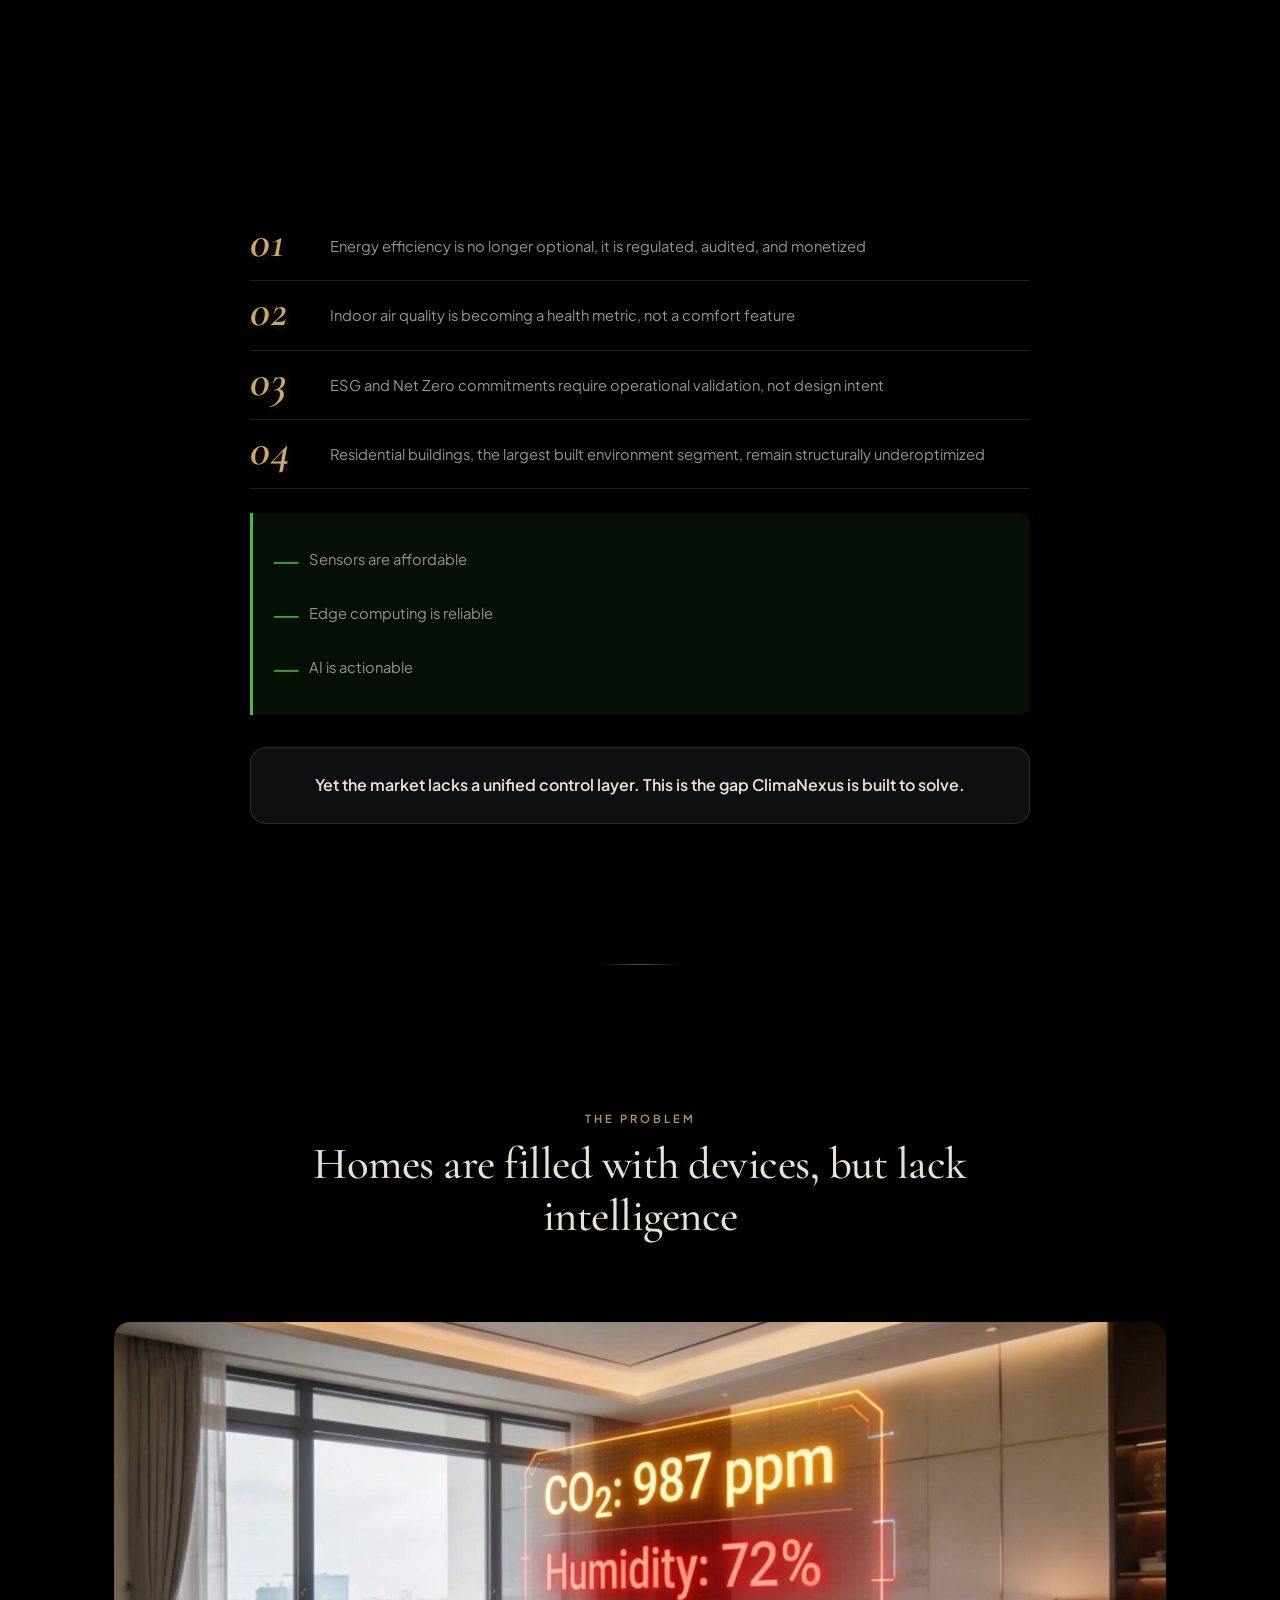
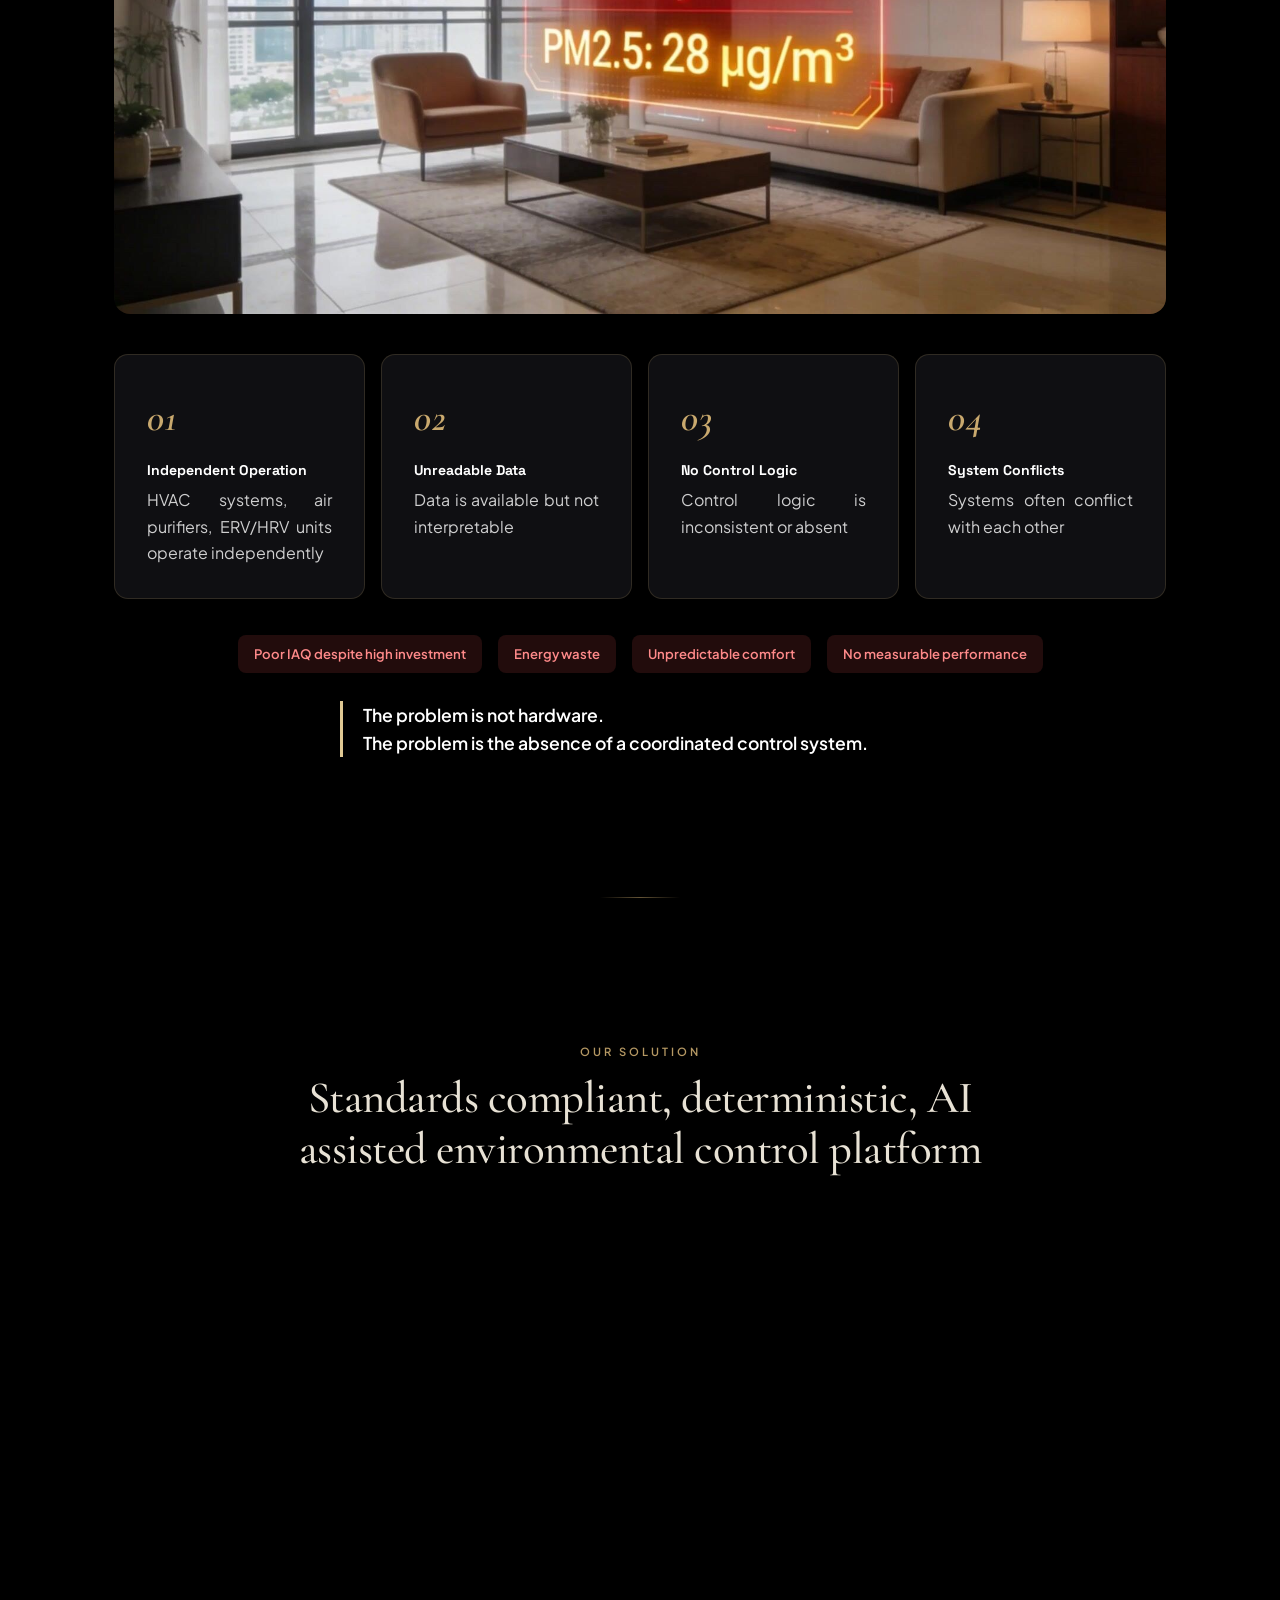
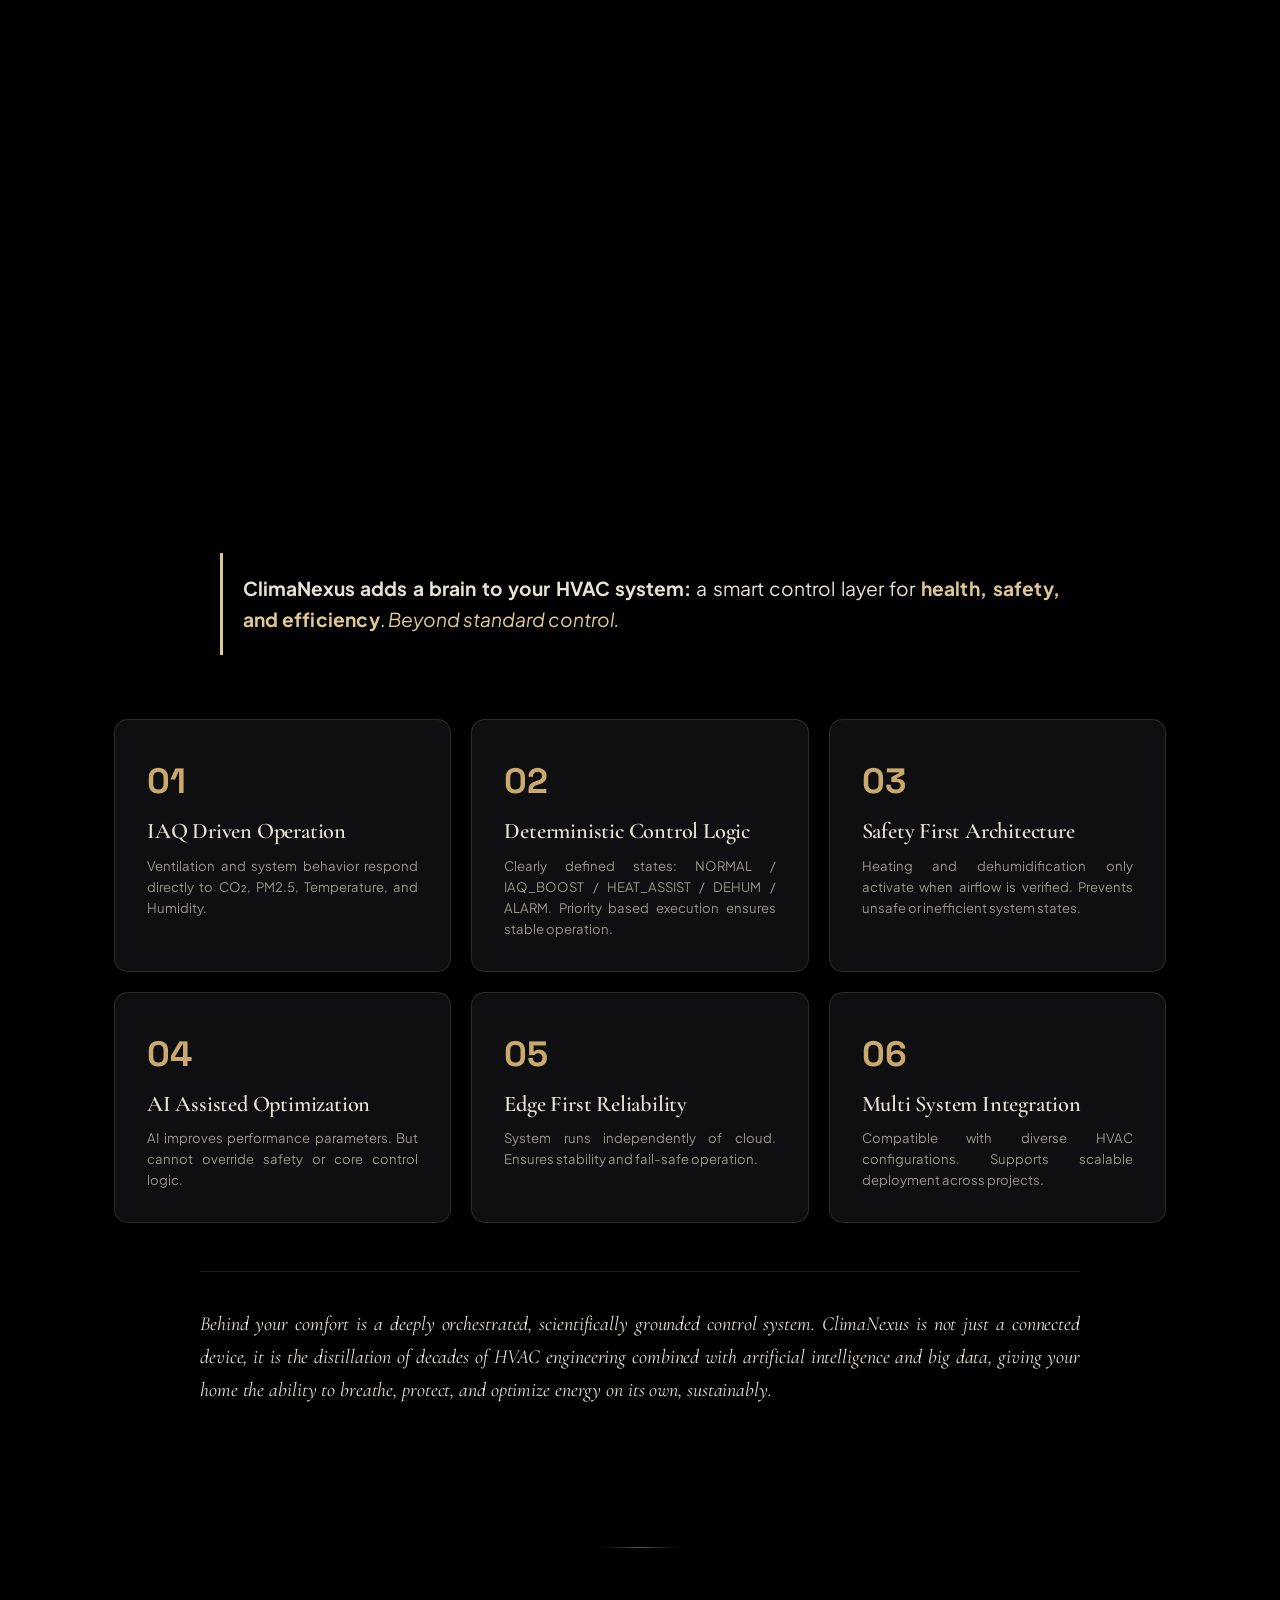
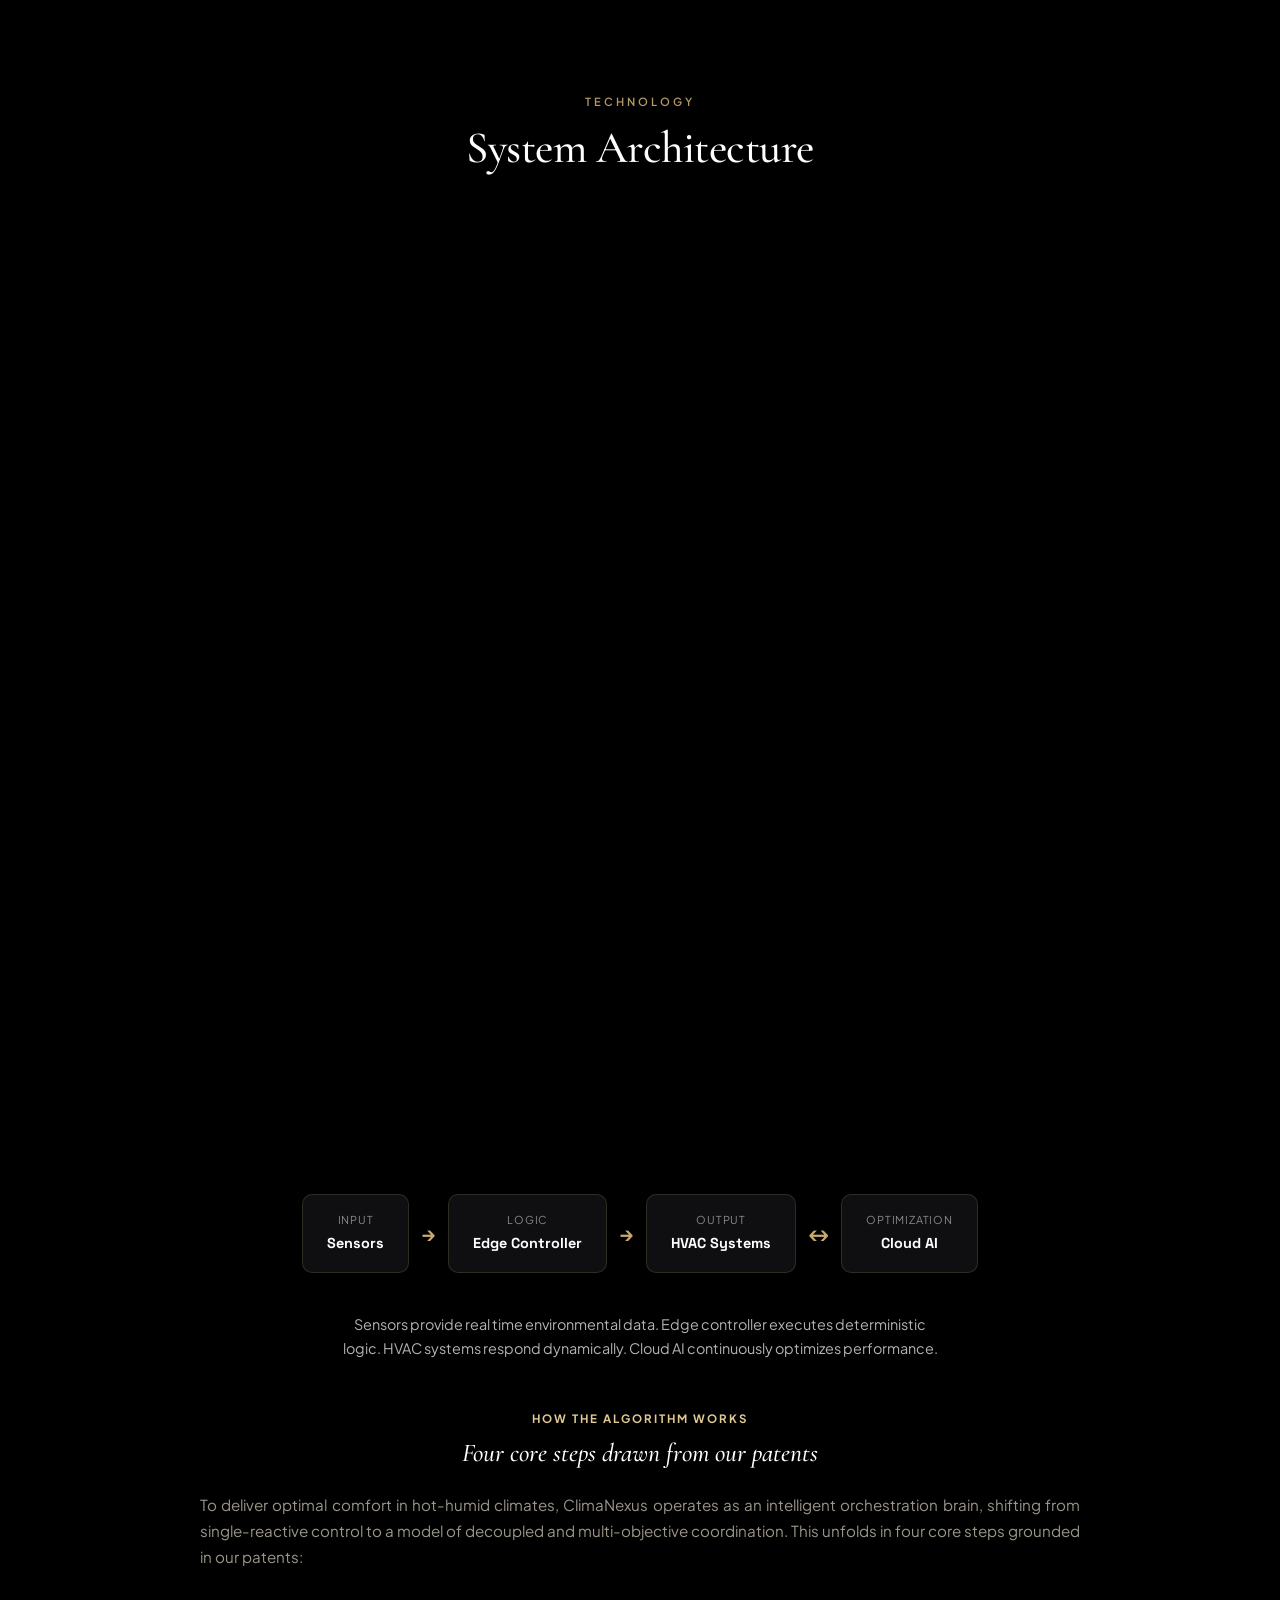
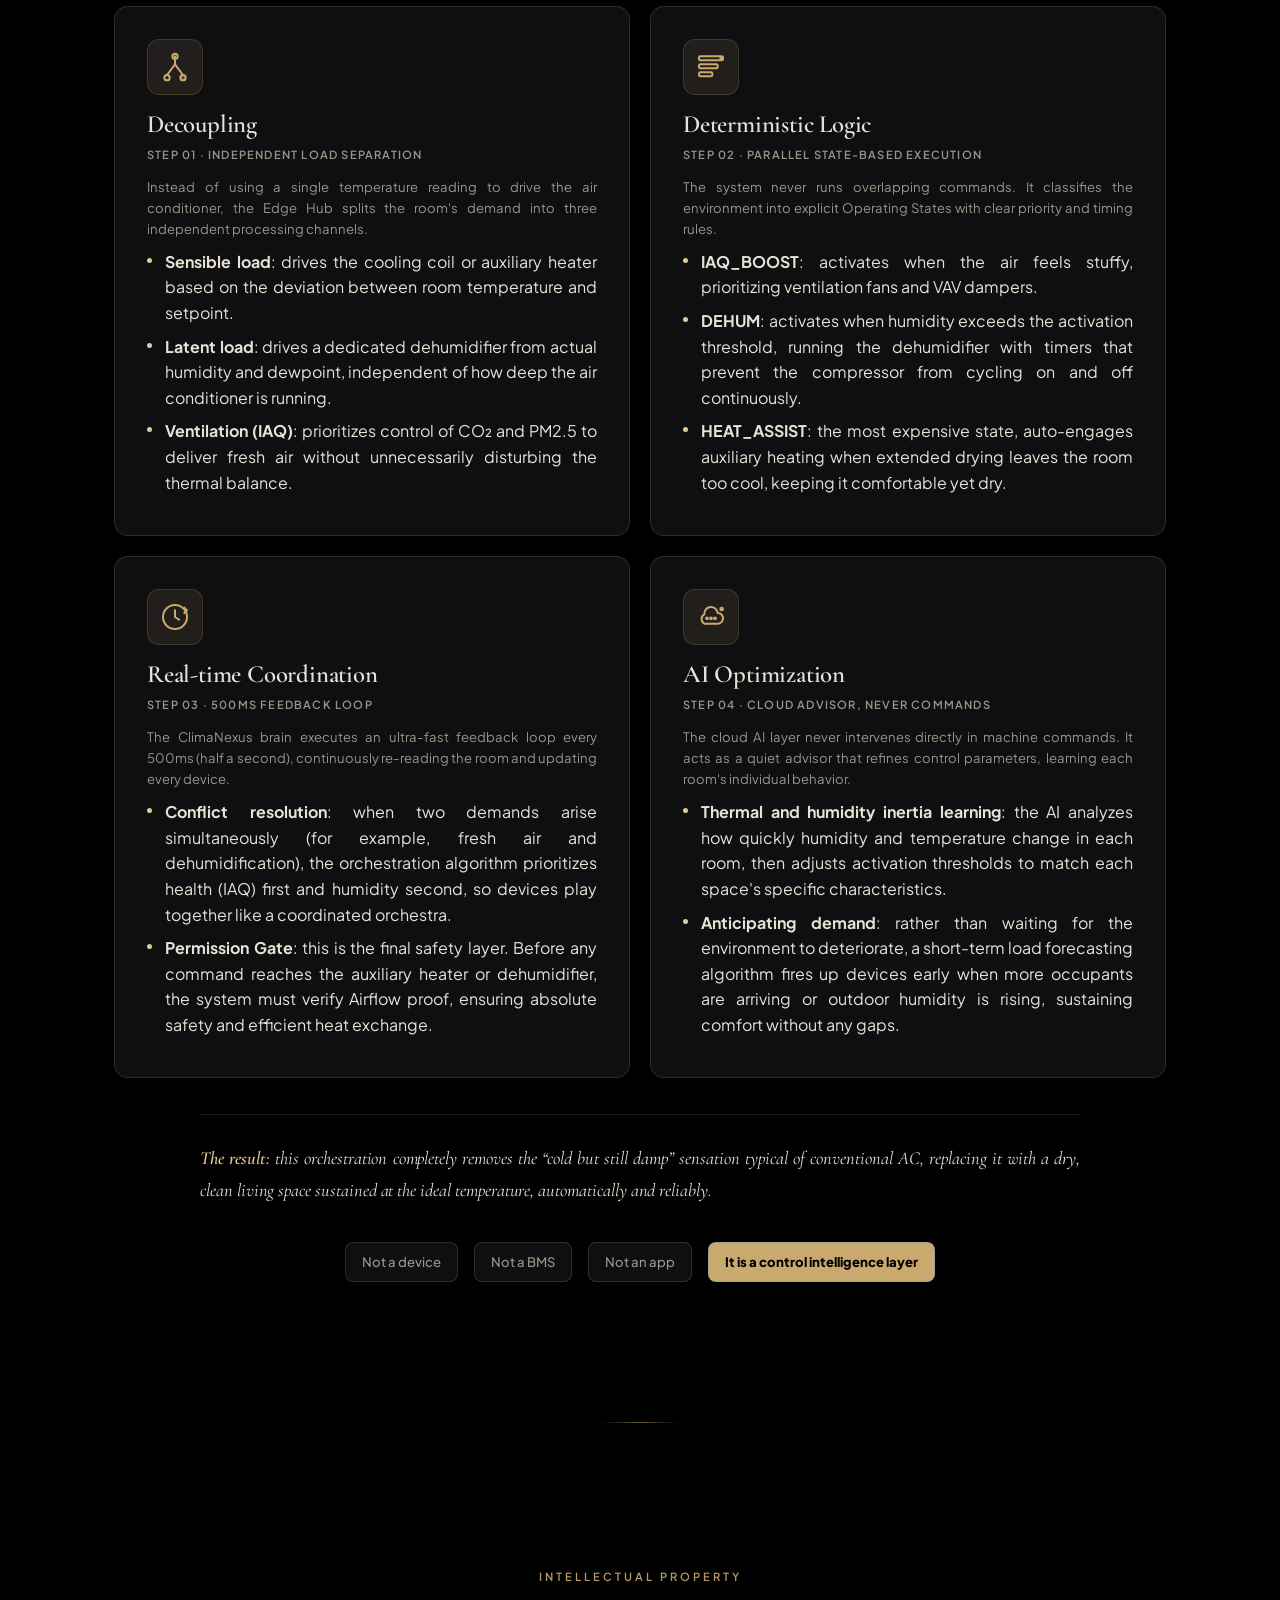
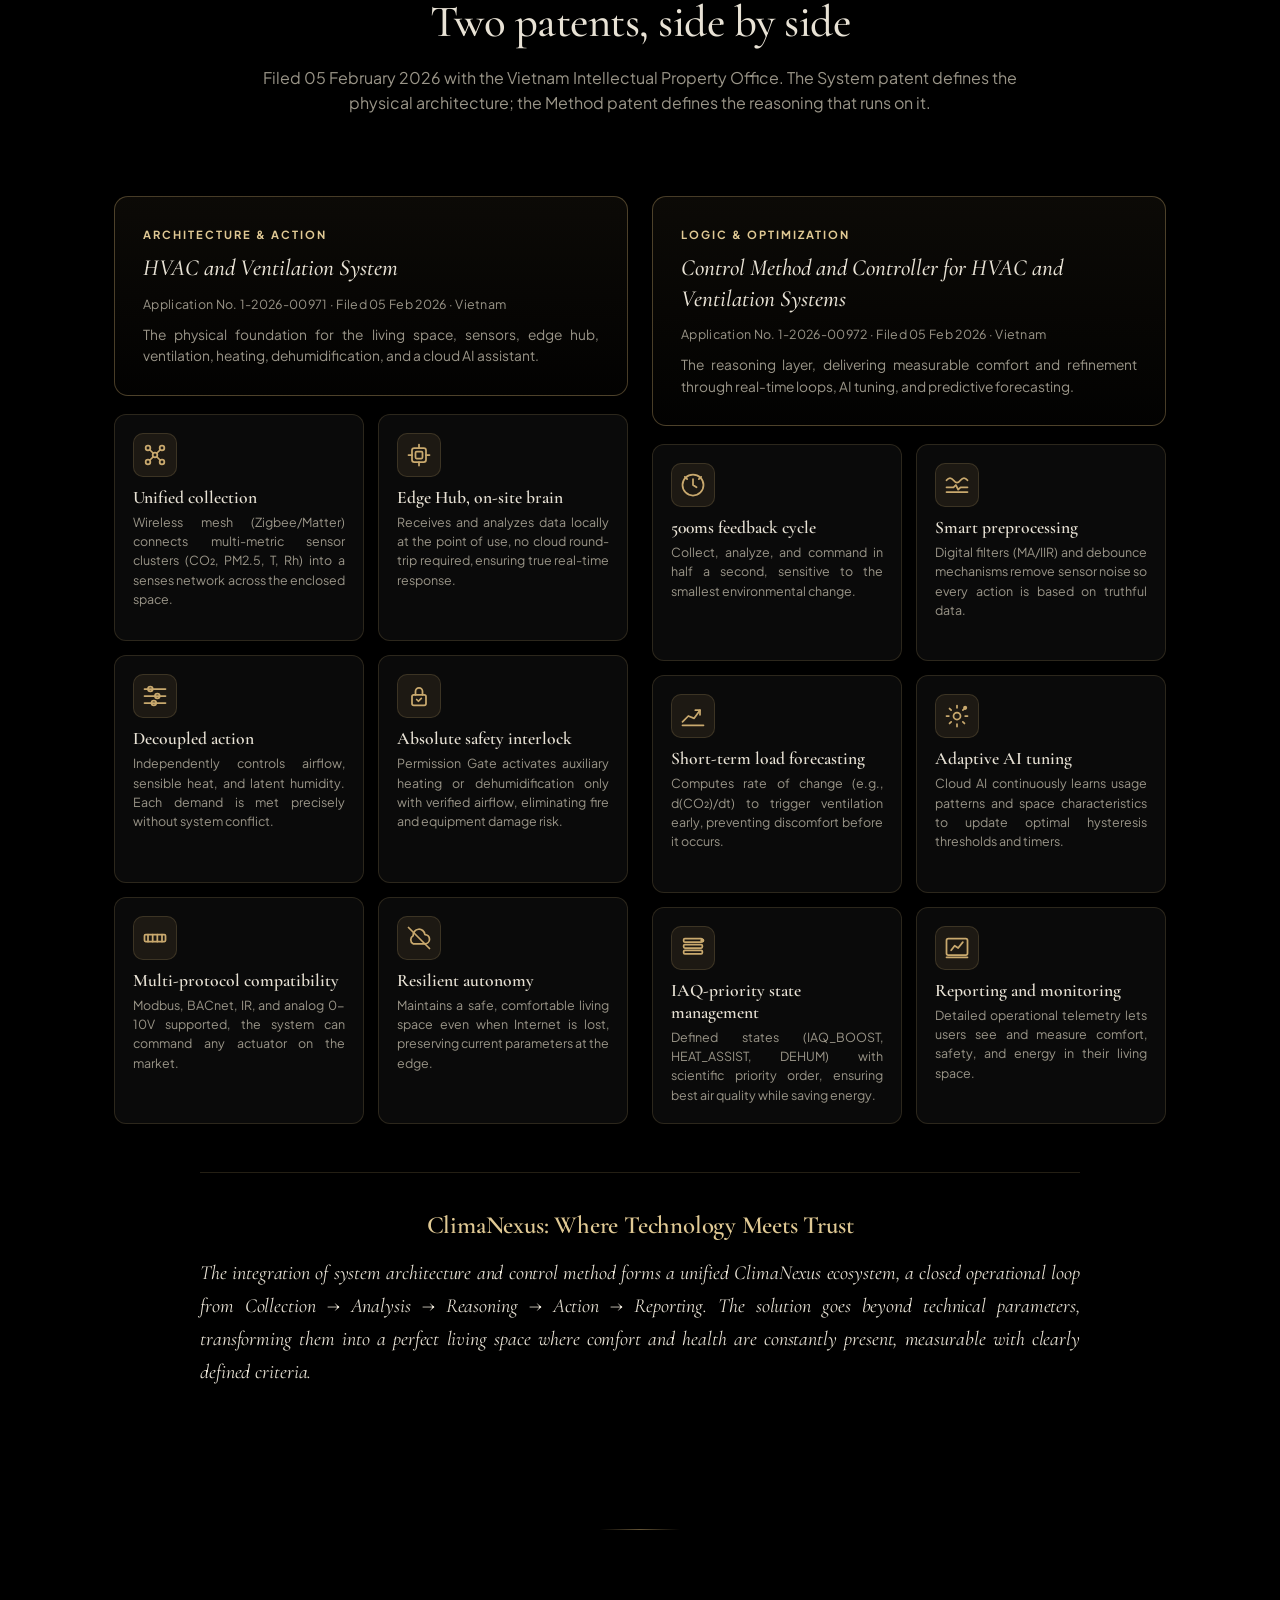
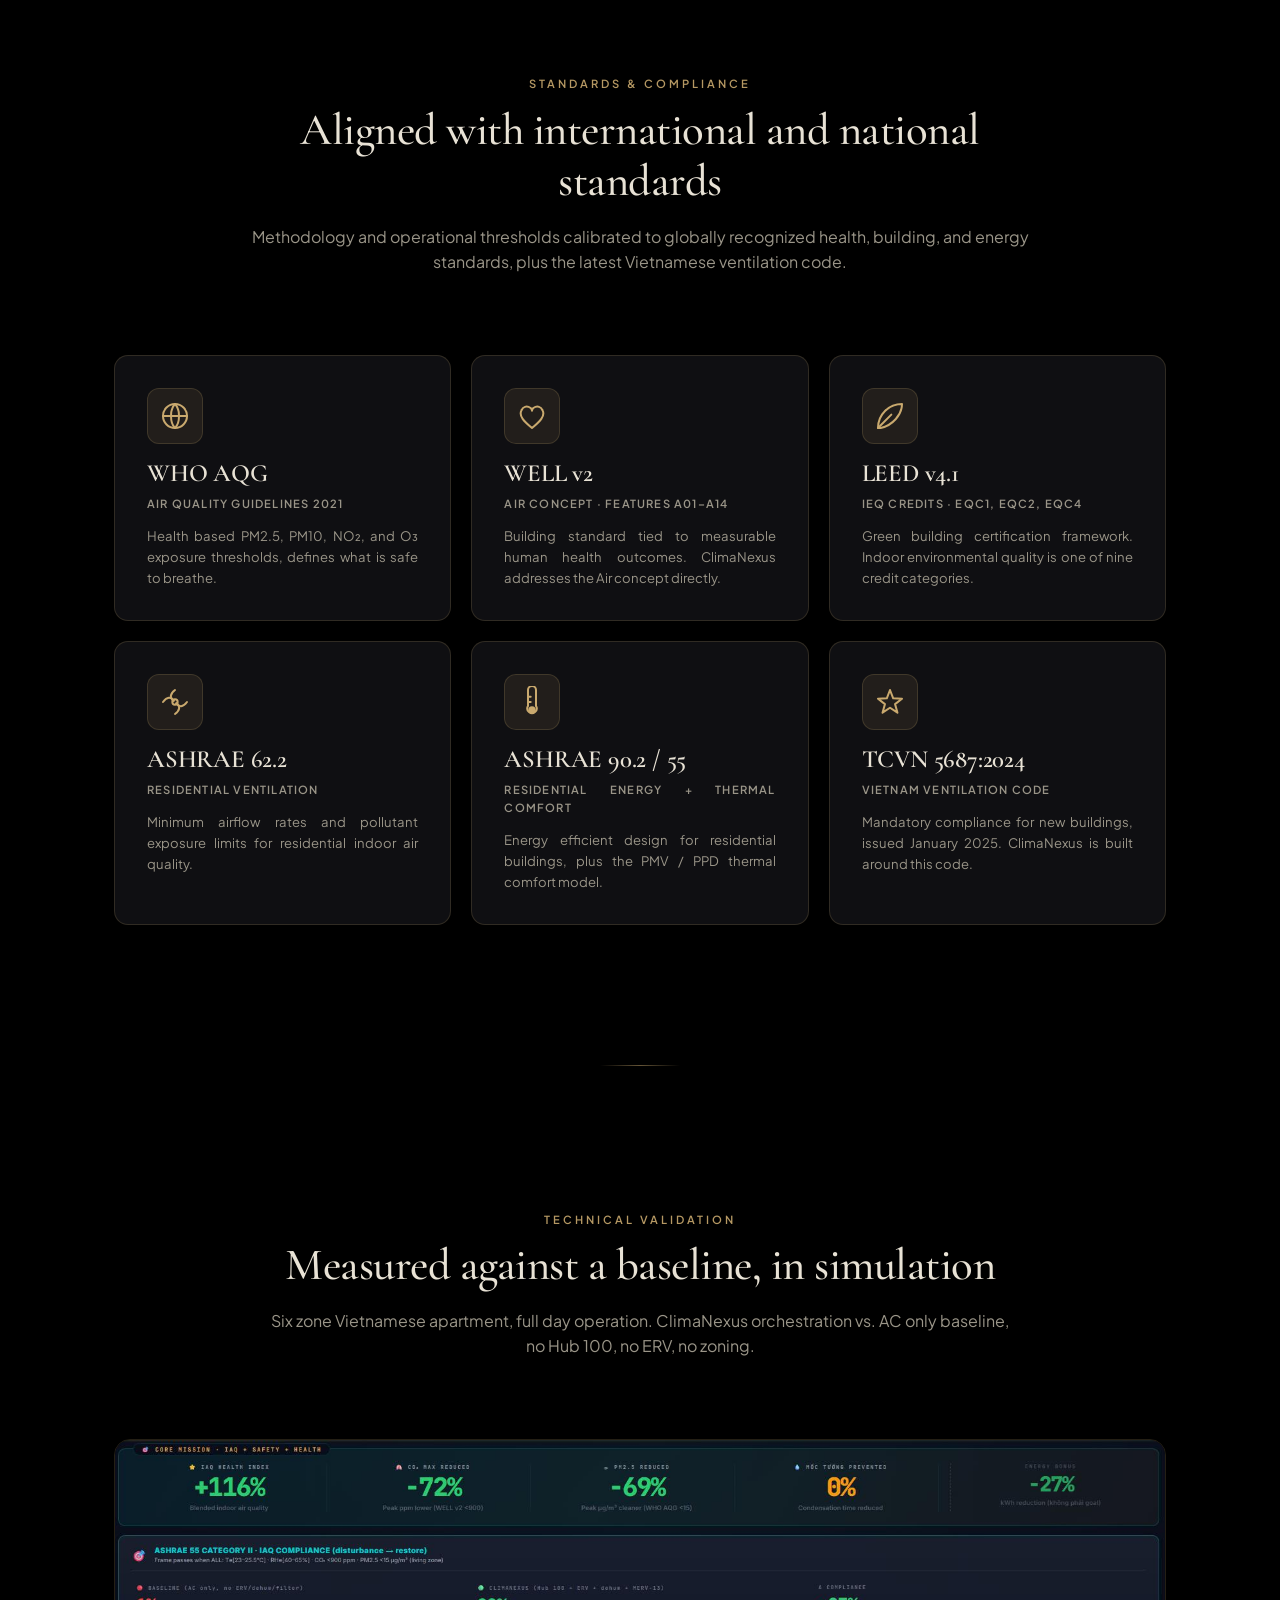
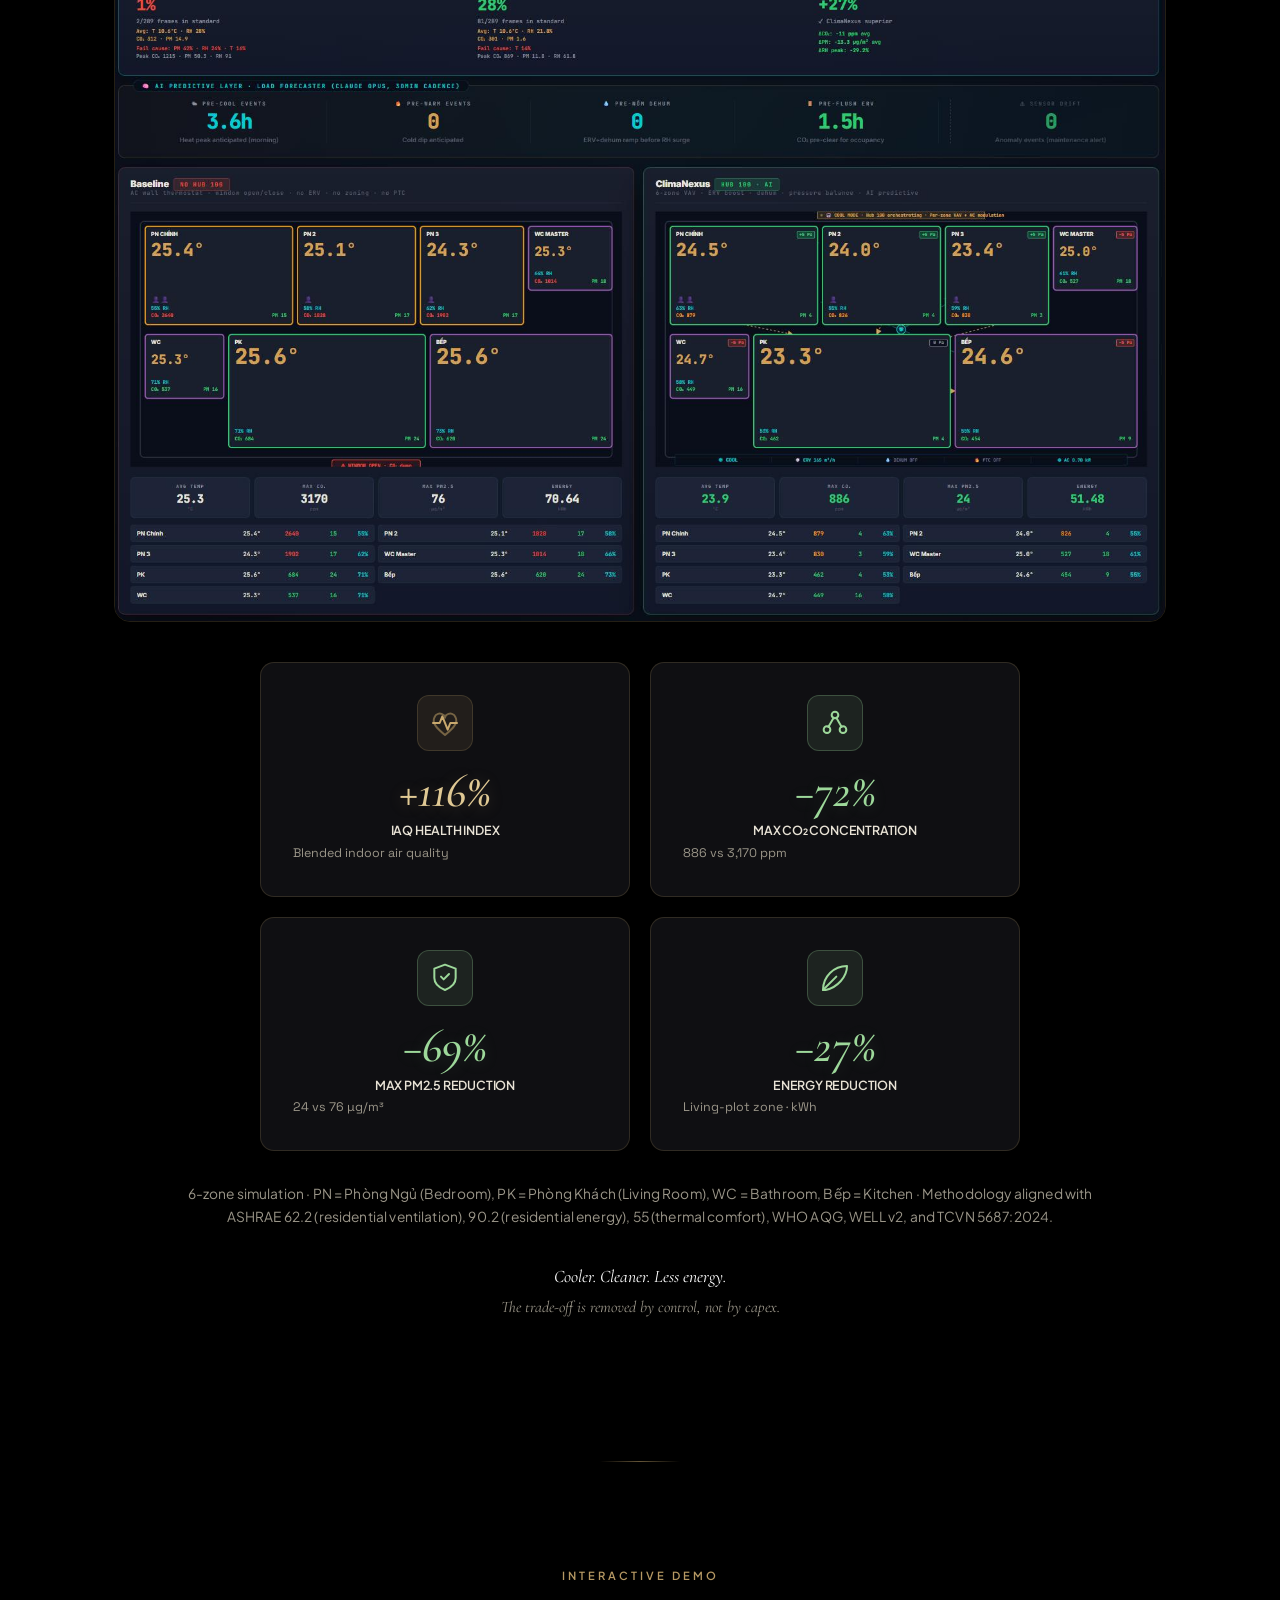
==== commit 7dd198f6: "Demo: swap simulator video UID (3629137050 -> 8c53356034)" ====
--- a/index.html
+++ b/index.html
@@ -963,11 +963,11 @@
 <li>Real time charts showing how decisions flow from sensors → edge controller → HVAC output</li>
 <li>See exactly how Permission Gate Safety prevents conflicting system states</li>
 </ul>
-<a href="/demo" target="_blank" class="btn-launch">▶ Launch Interactive Demo →</a>
+<a href="https://demo.climanexusvn.com/dashboard" target="_blank" class="btn-launch">▶ Launch Interactive Demo →</a>
 </div>
 <div class="demo-video-frame">
 <iframe class="demo-recording cf-stream"
-  src="https://customer-iiya2h68v5nrm40u.cloudflarestream.com/3629137050cdcadbf5692f2ae879fa9f/iframe?autoplay=true&muted=true&loop=true&controls=false&preload=auto&primaryColor=%23C9A96E"
+  src="https://customer-iiya2h68v5nrm40u.cloudflarestream.com/8c53356034dd93d122e43b5c64f3033e/iframe?autoplay=true&muted=true&loop=true&controls=false&preload=auto&primaryColor=%23C9A96E"
   style="border:none;position:absolute;inset:0;width:100%;height:100%"
   allow="accelerometer; gyroscope; autoplay; encrypted-media"
   allowfullscreen="false"
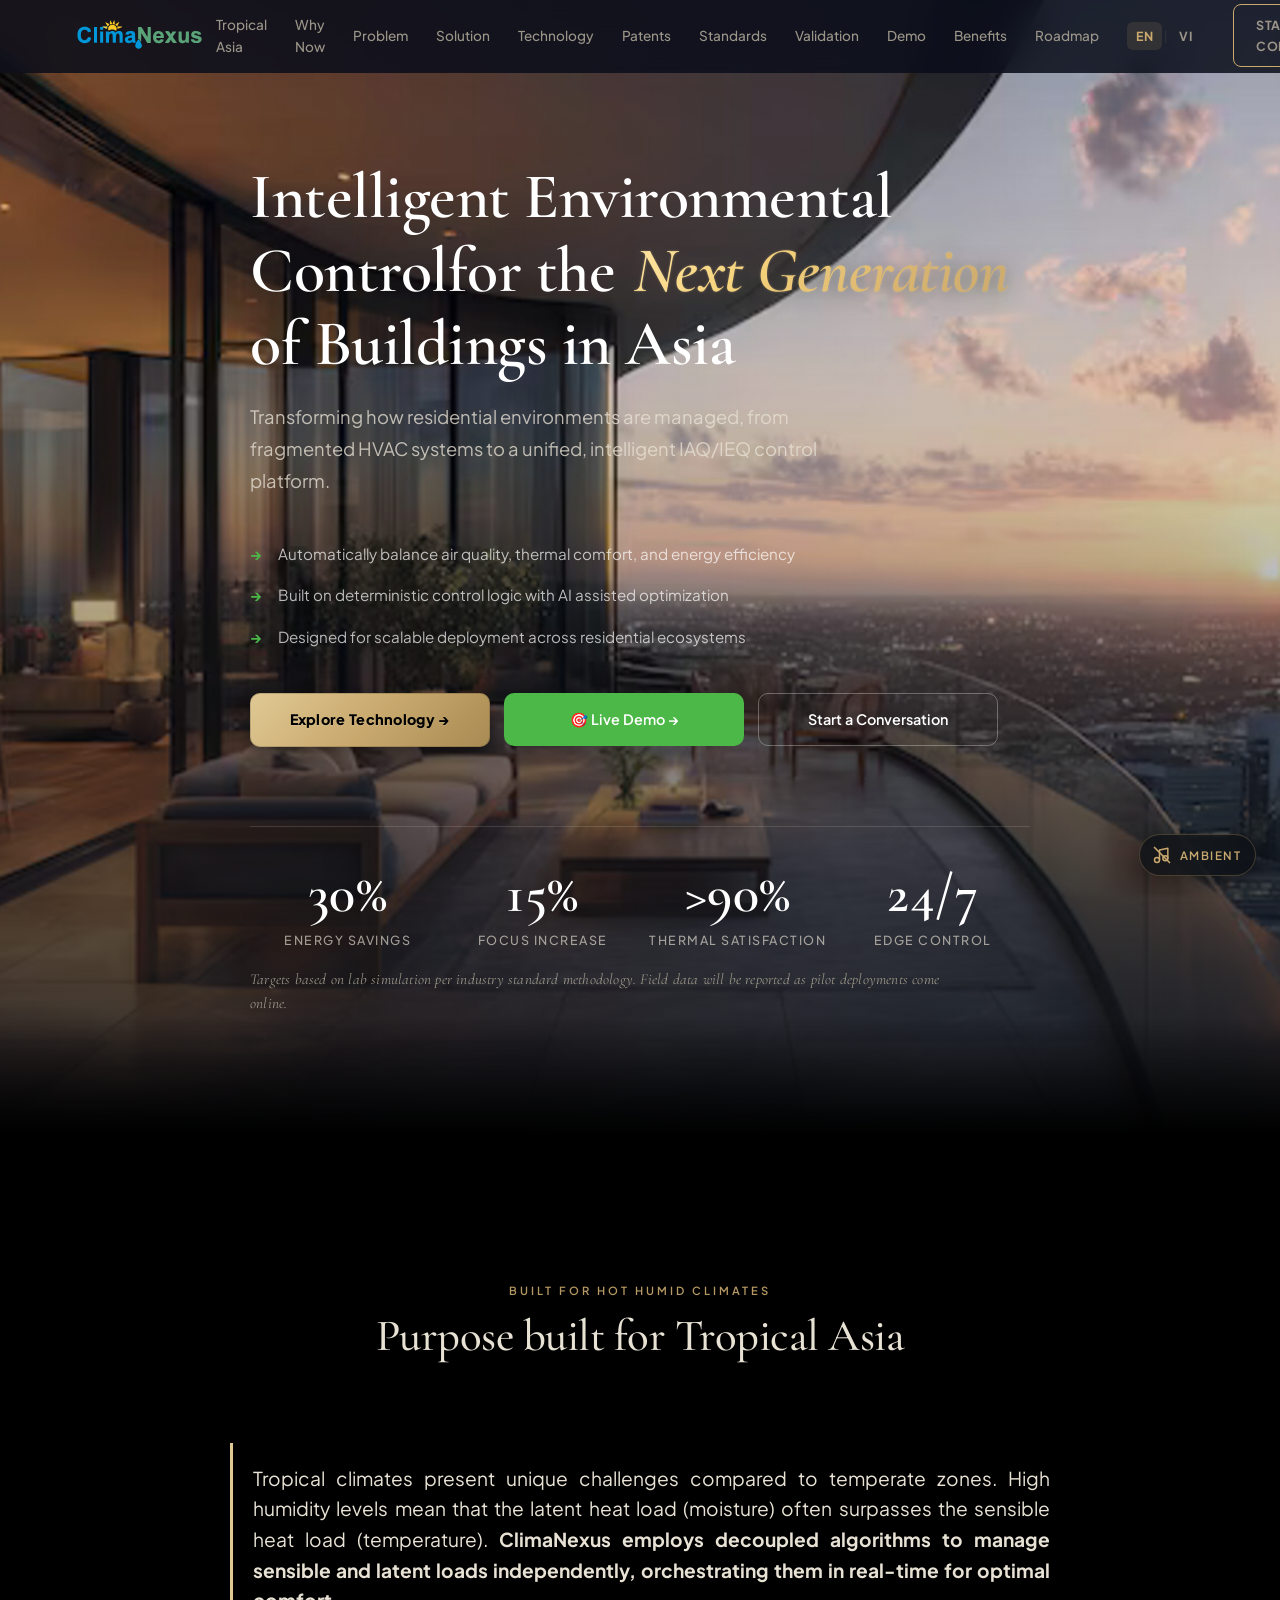
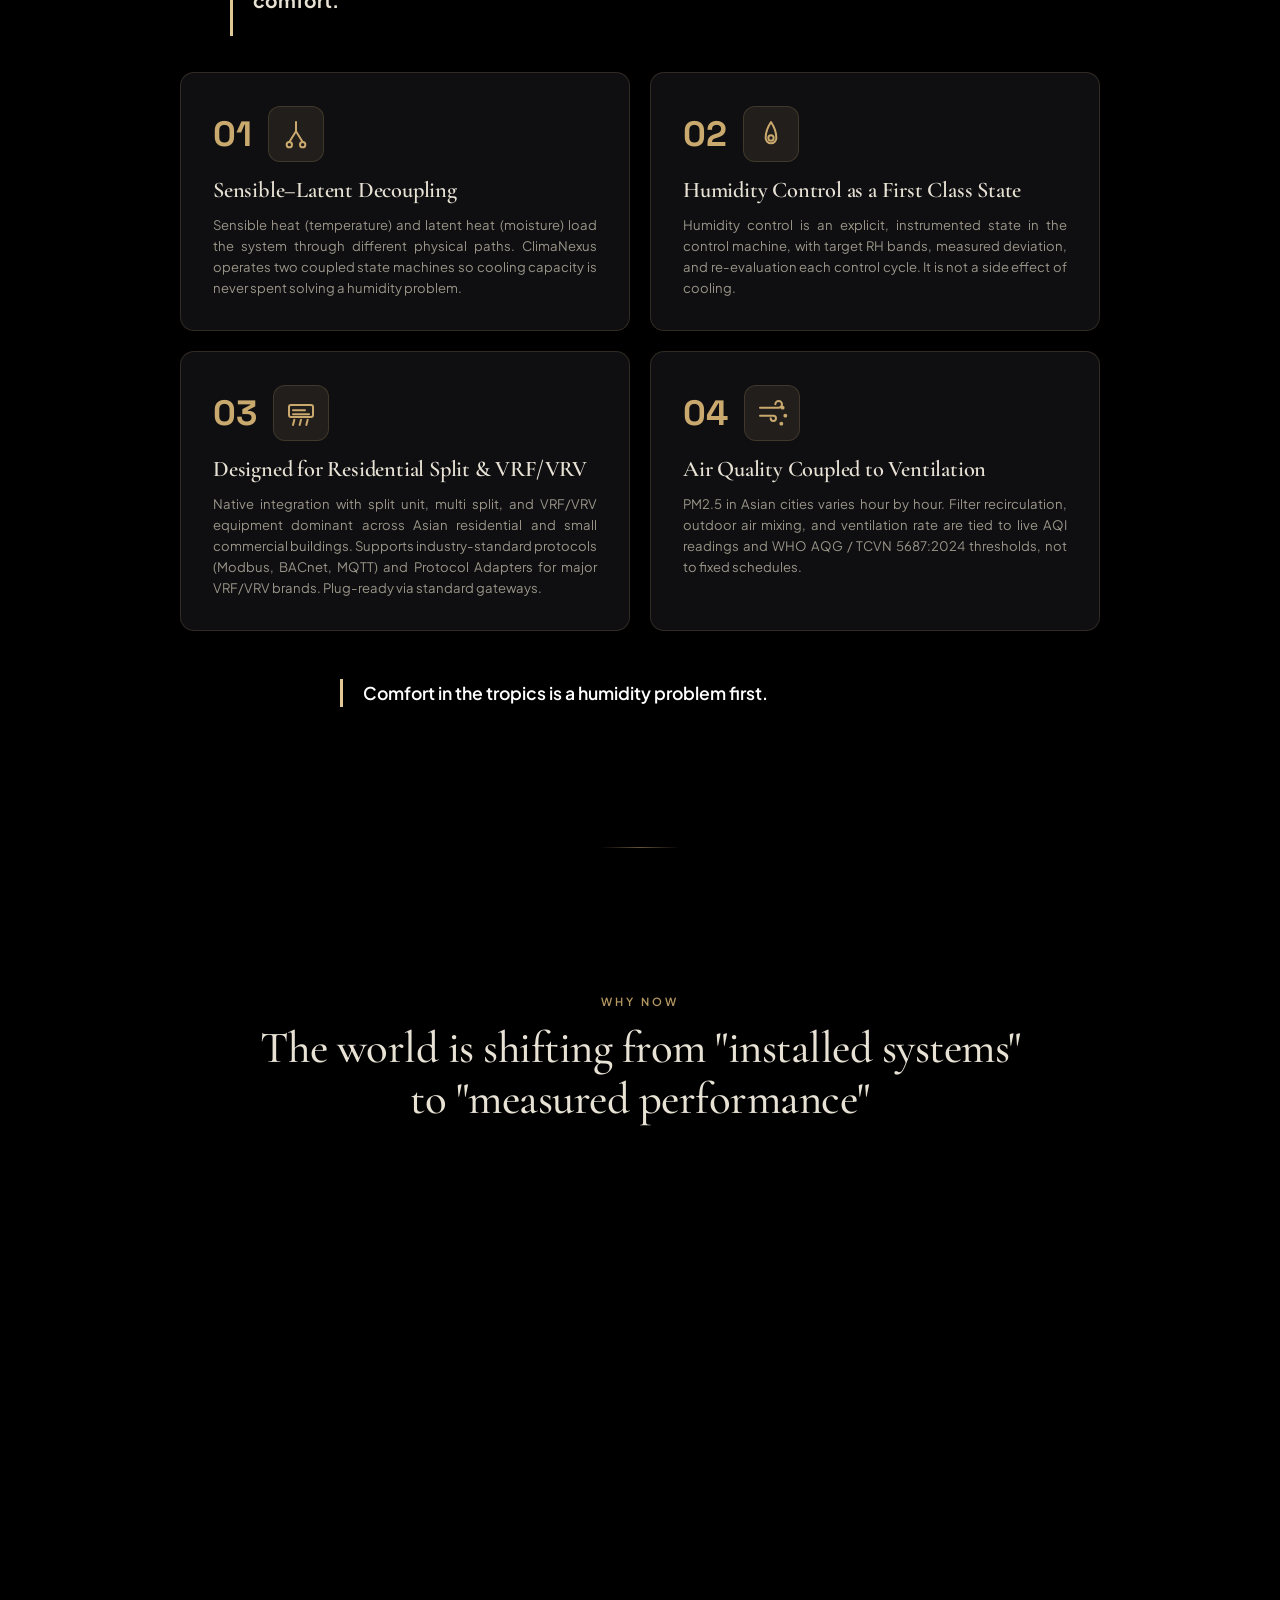
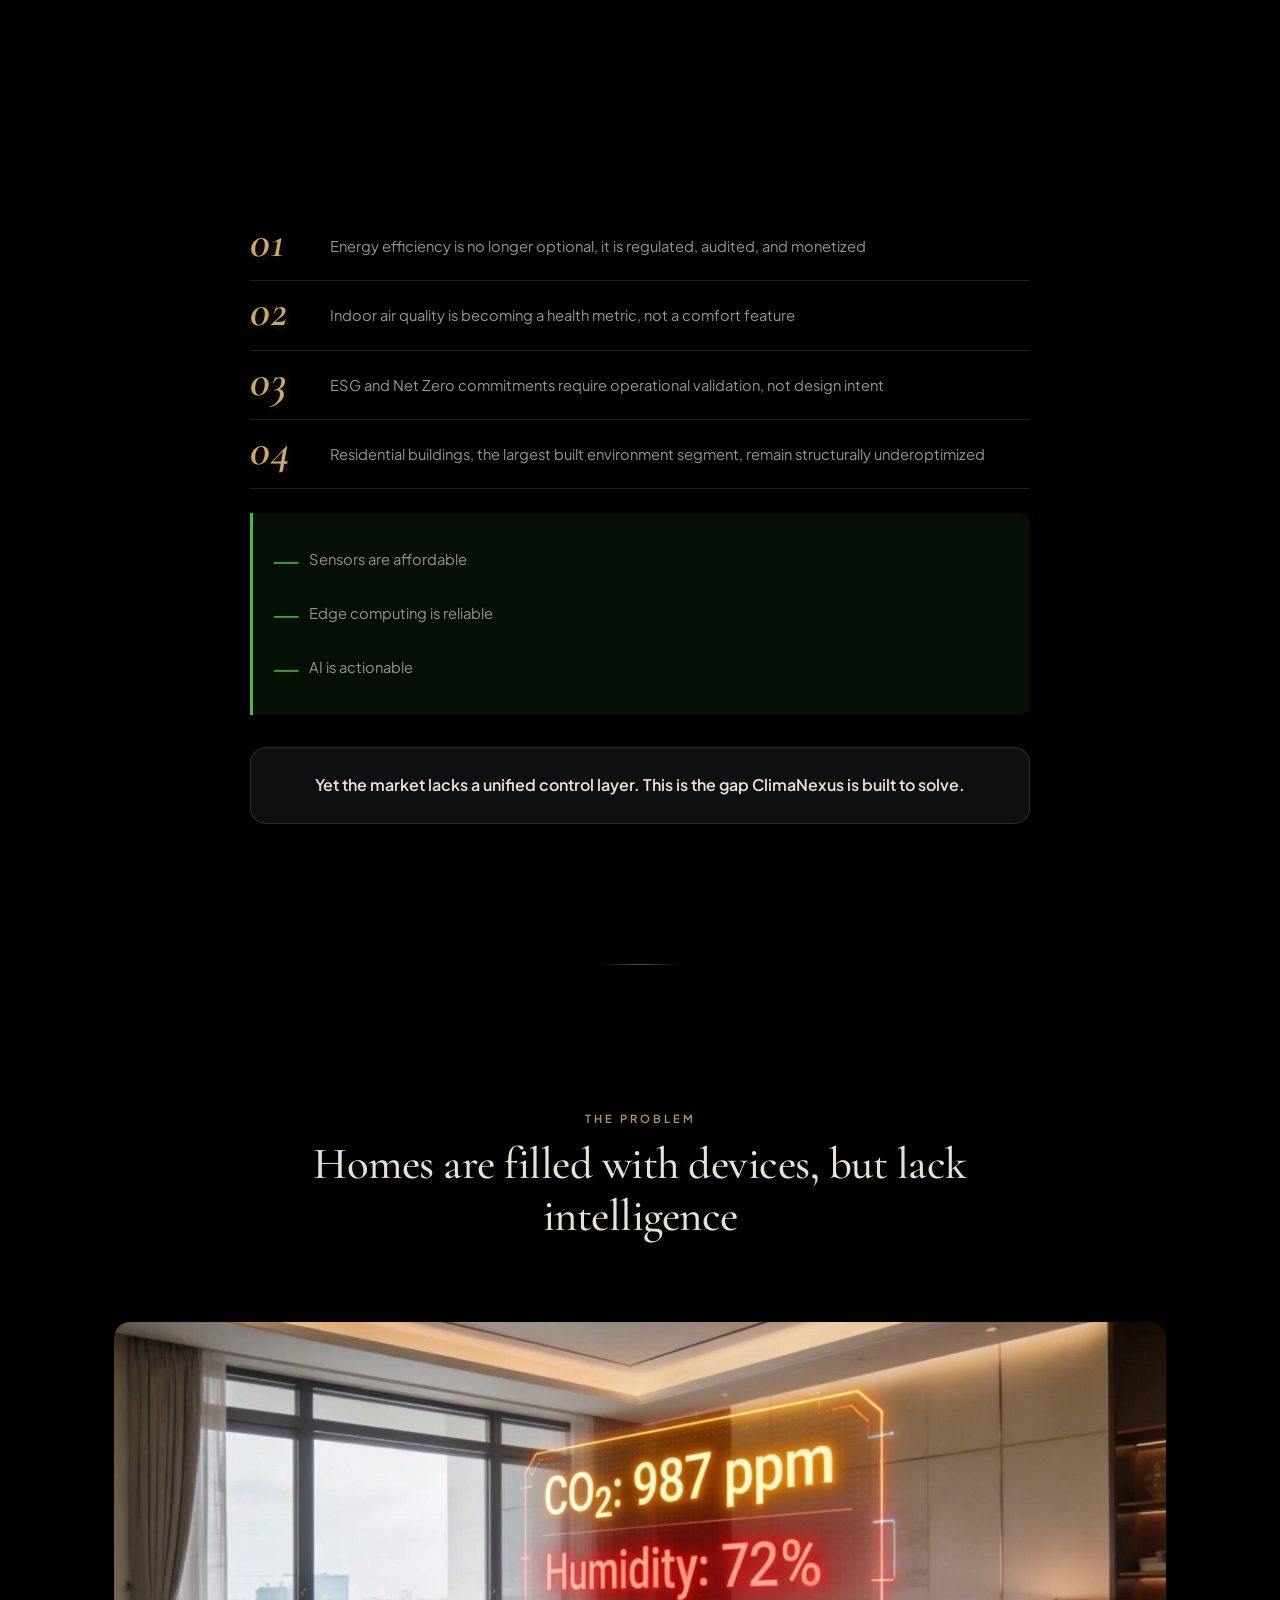
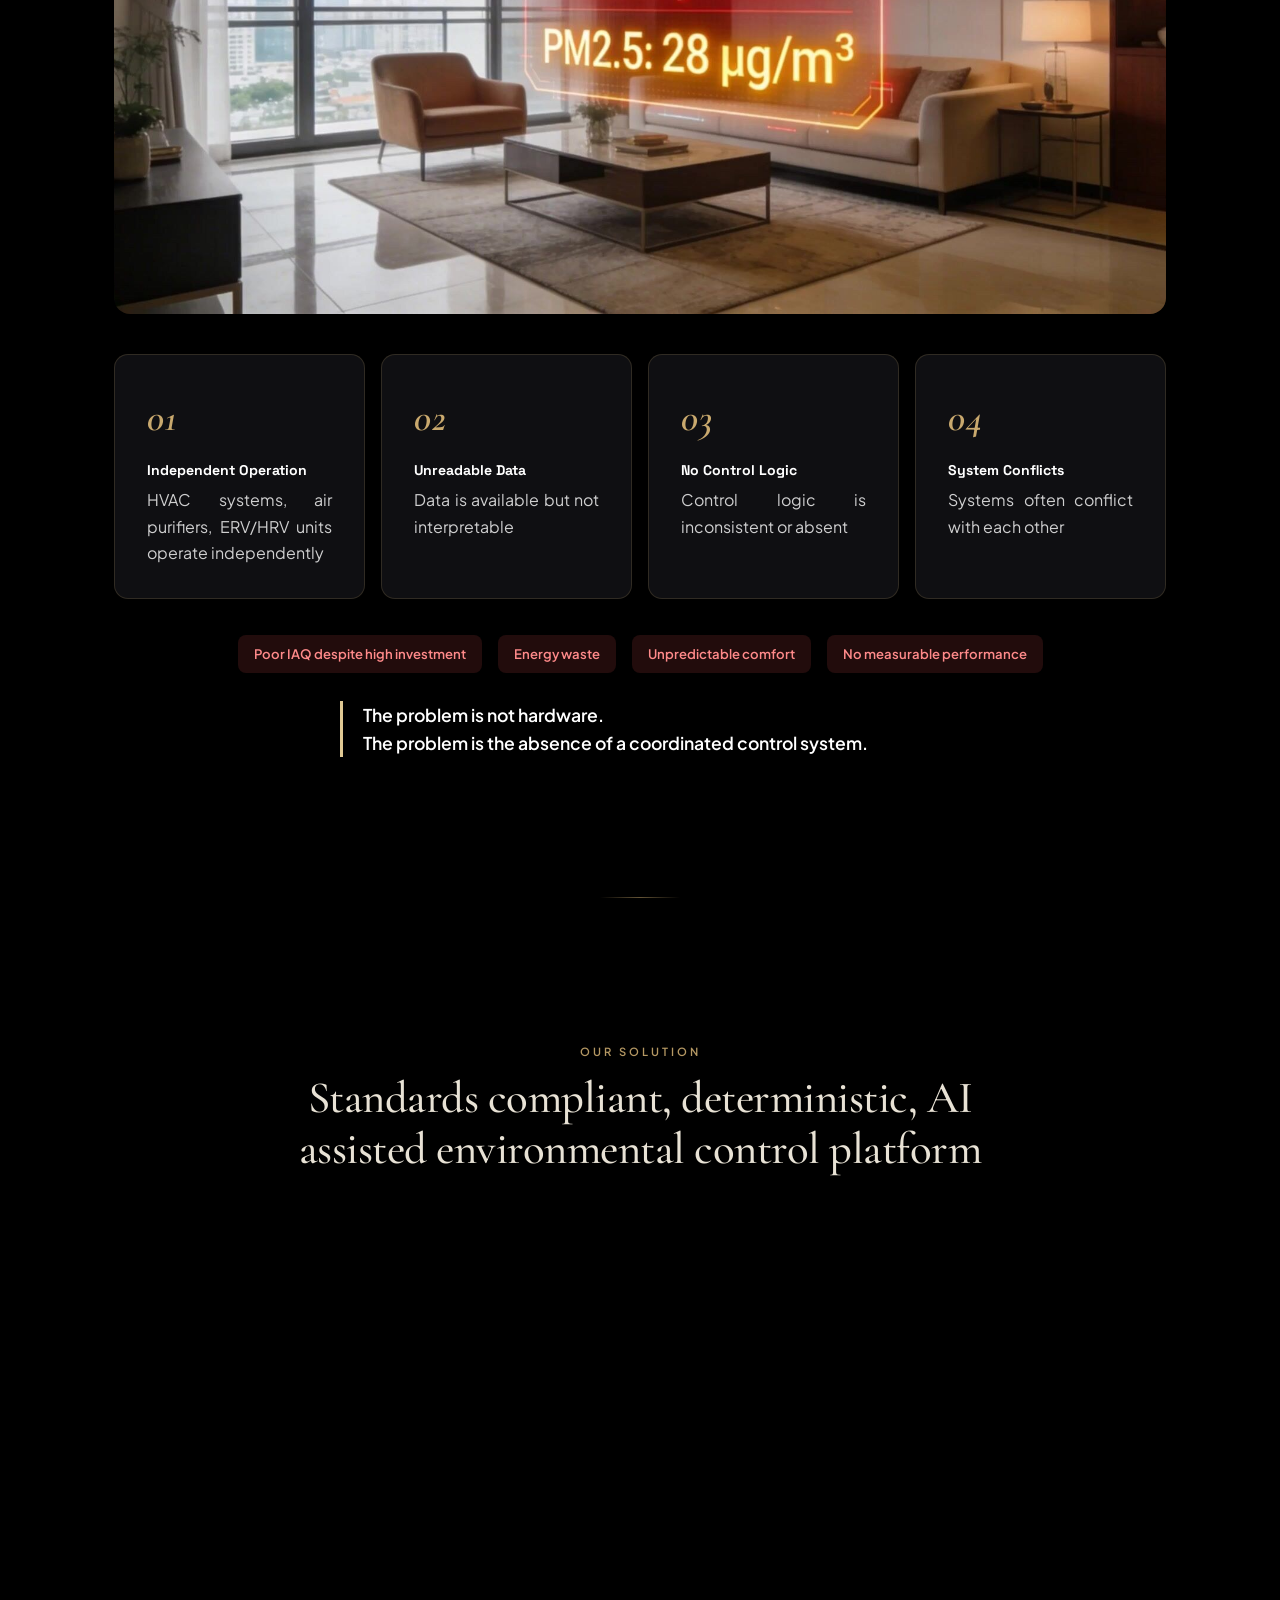
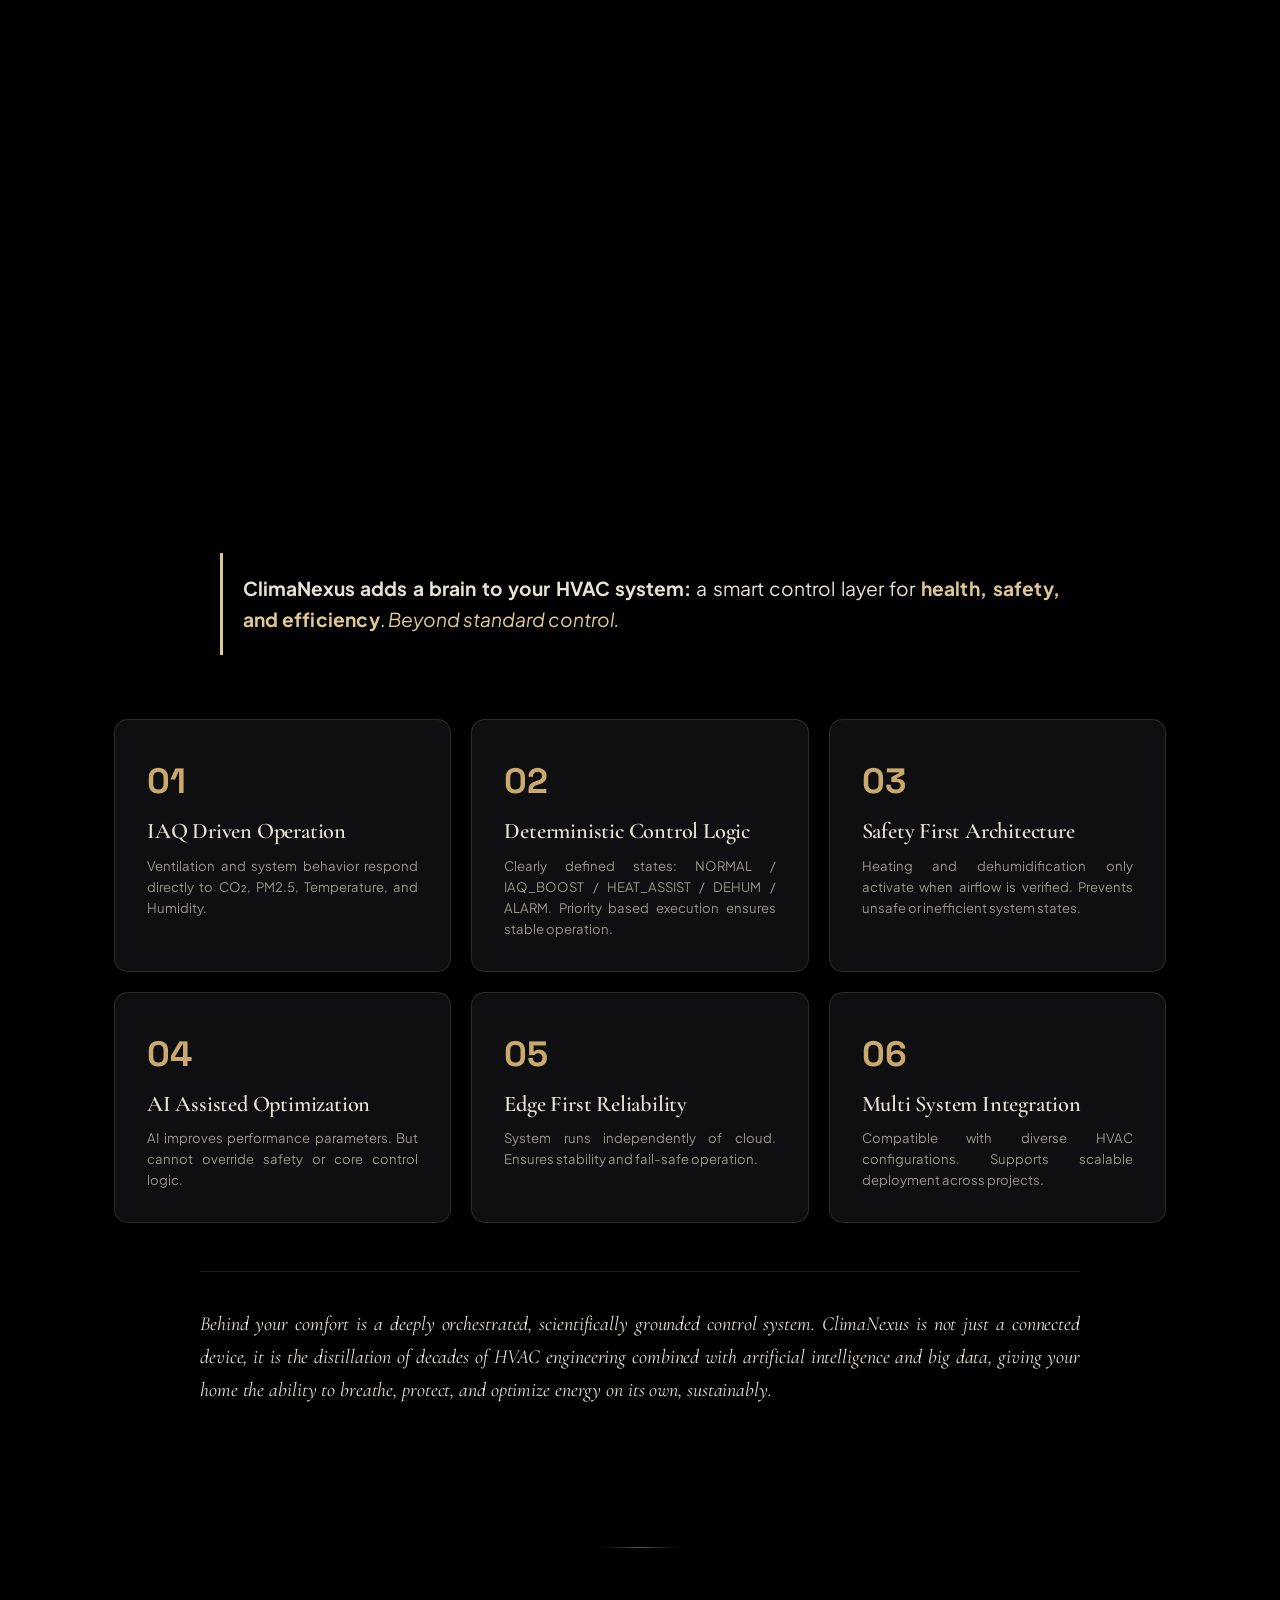
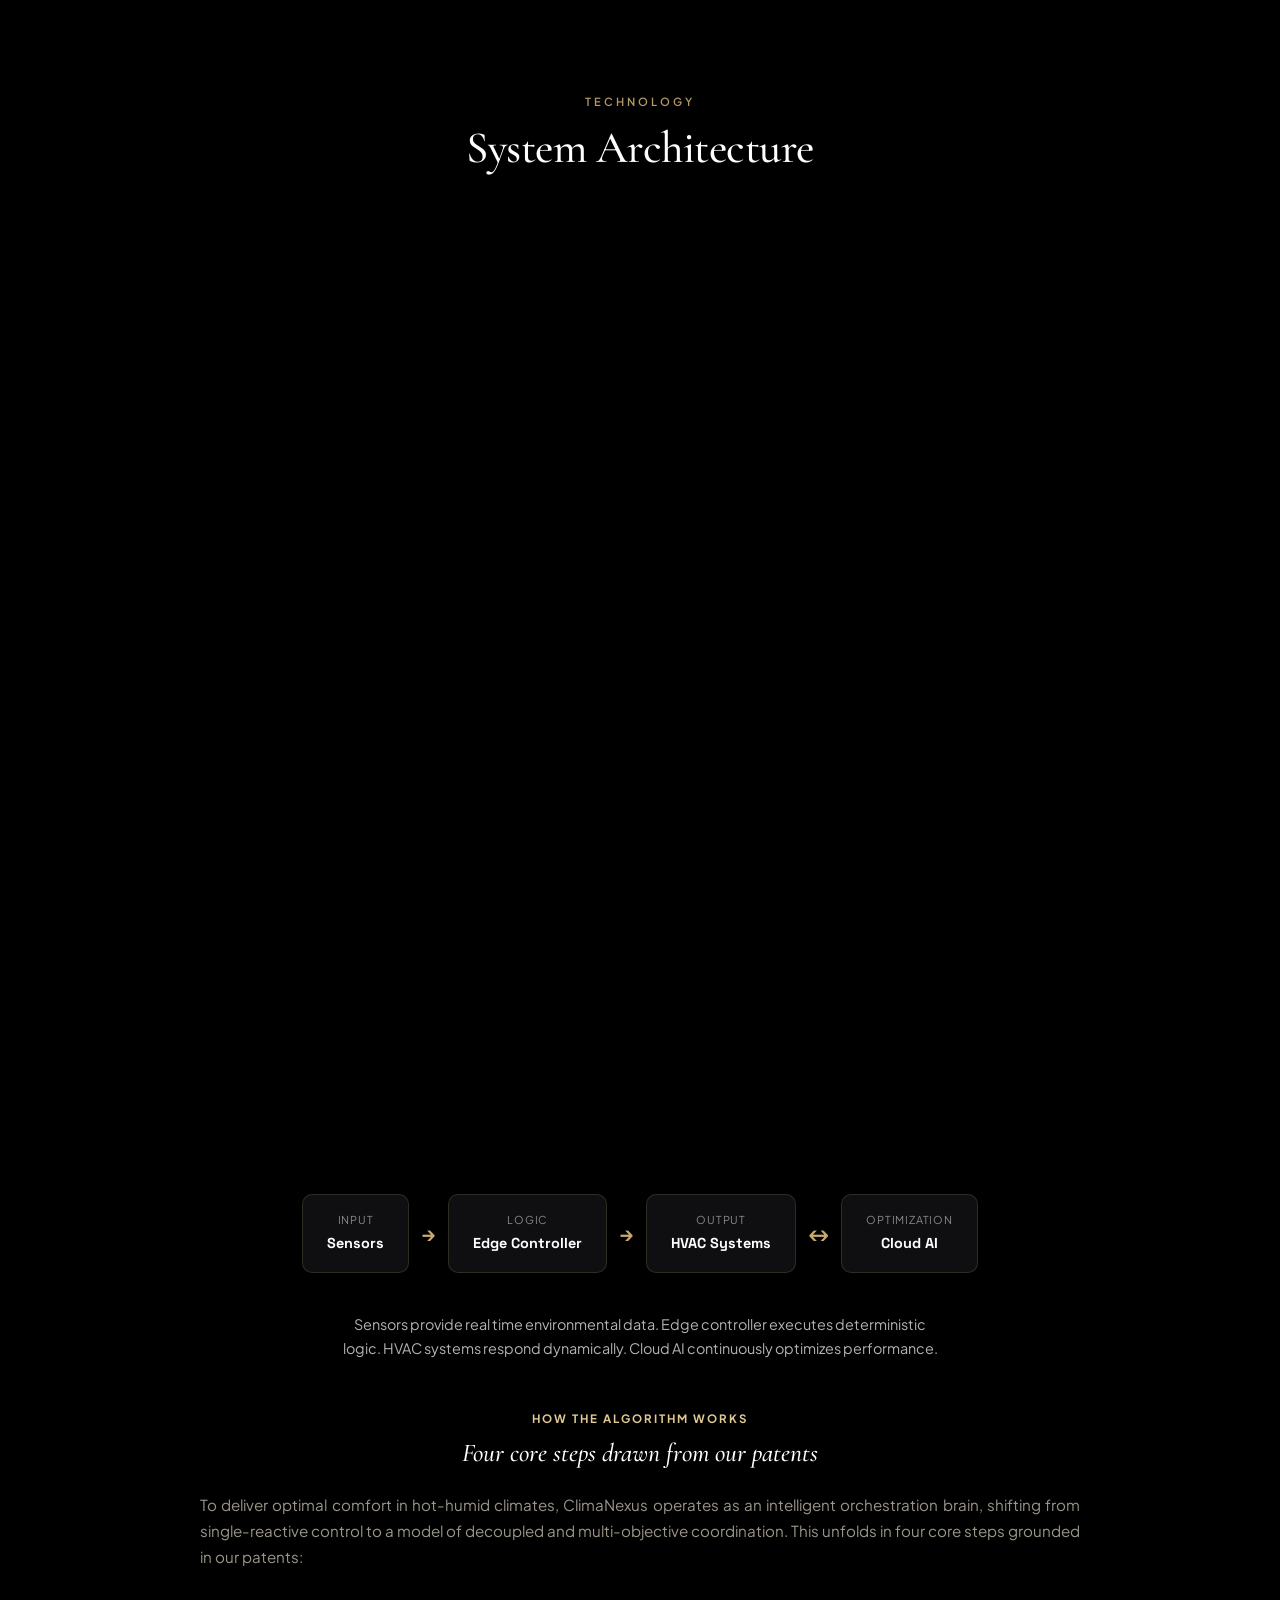
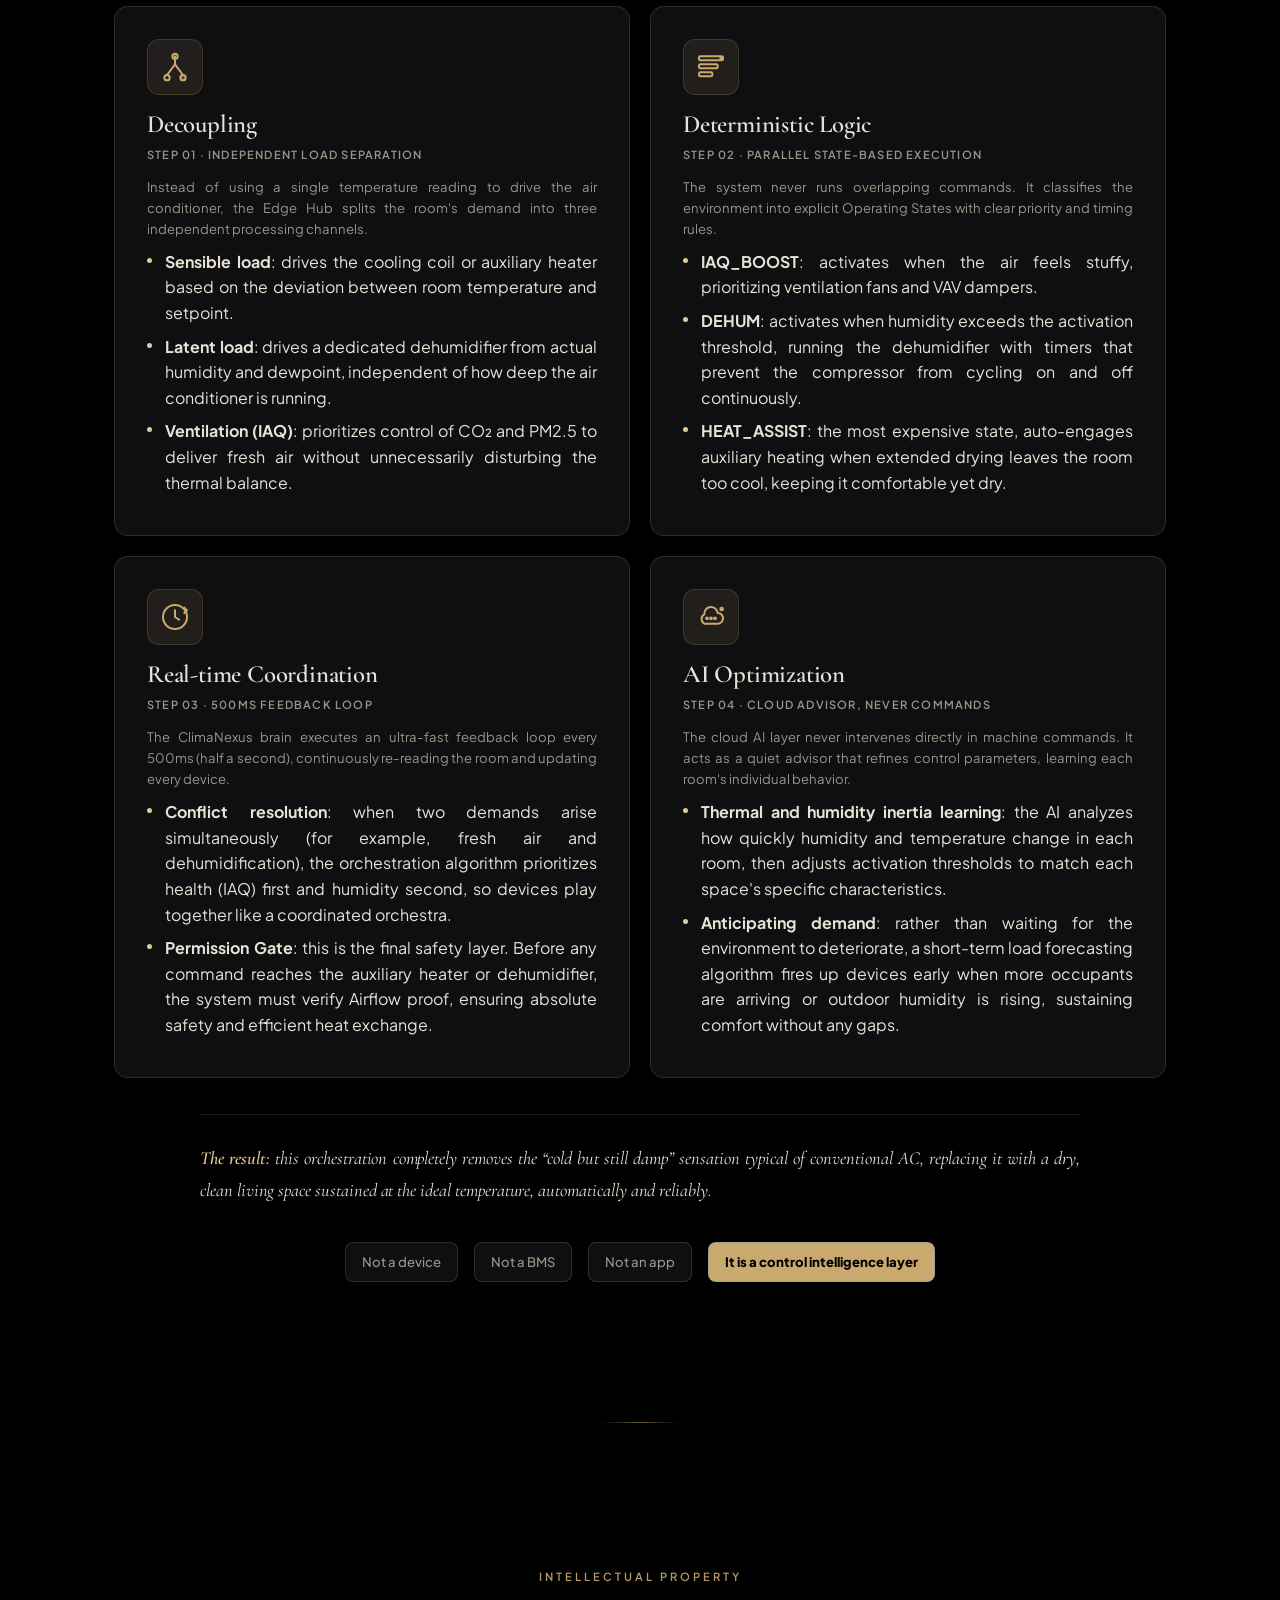
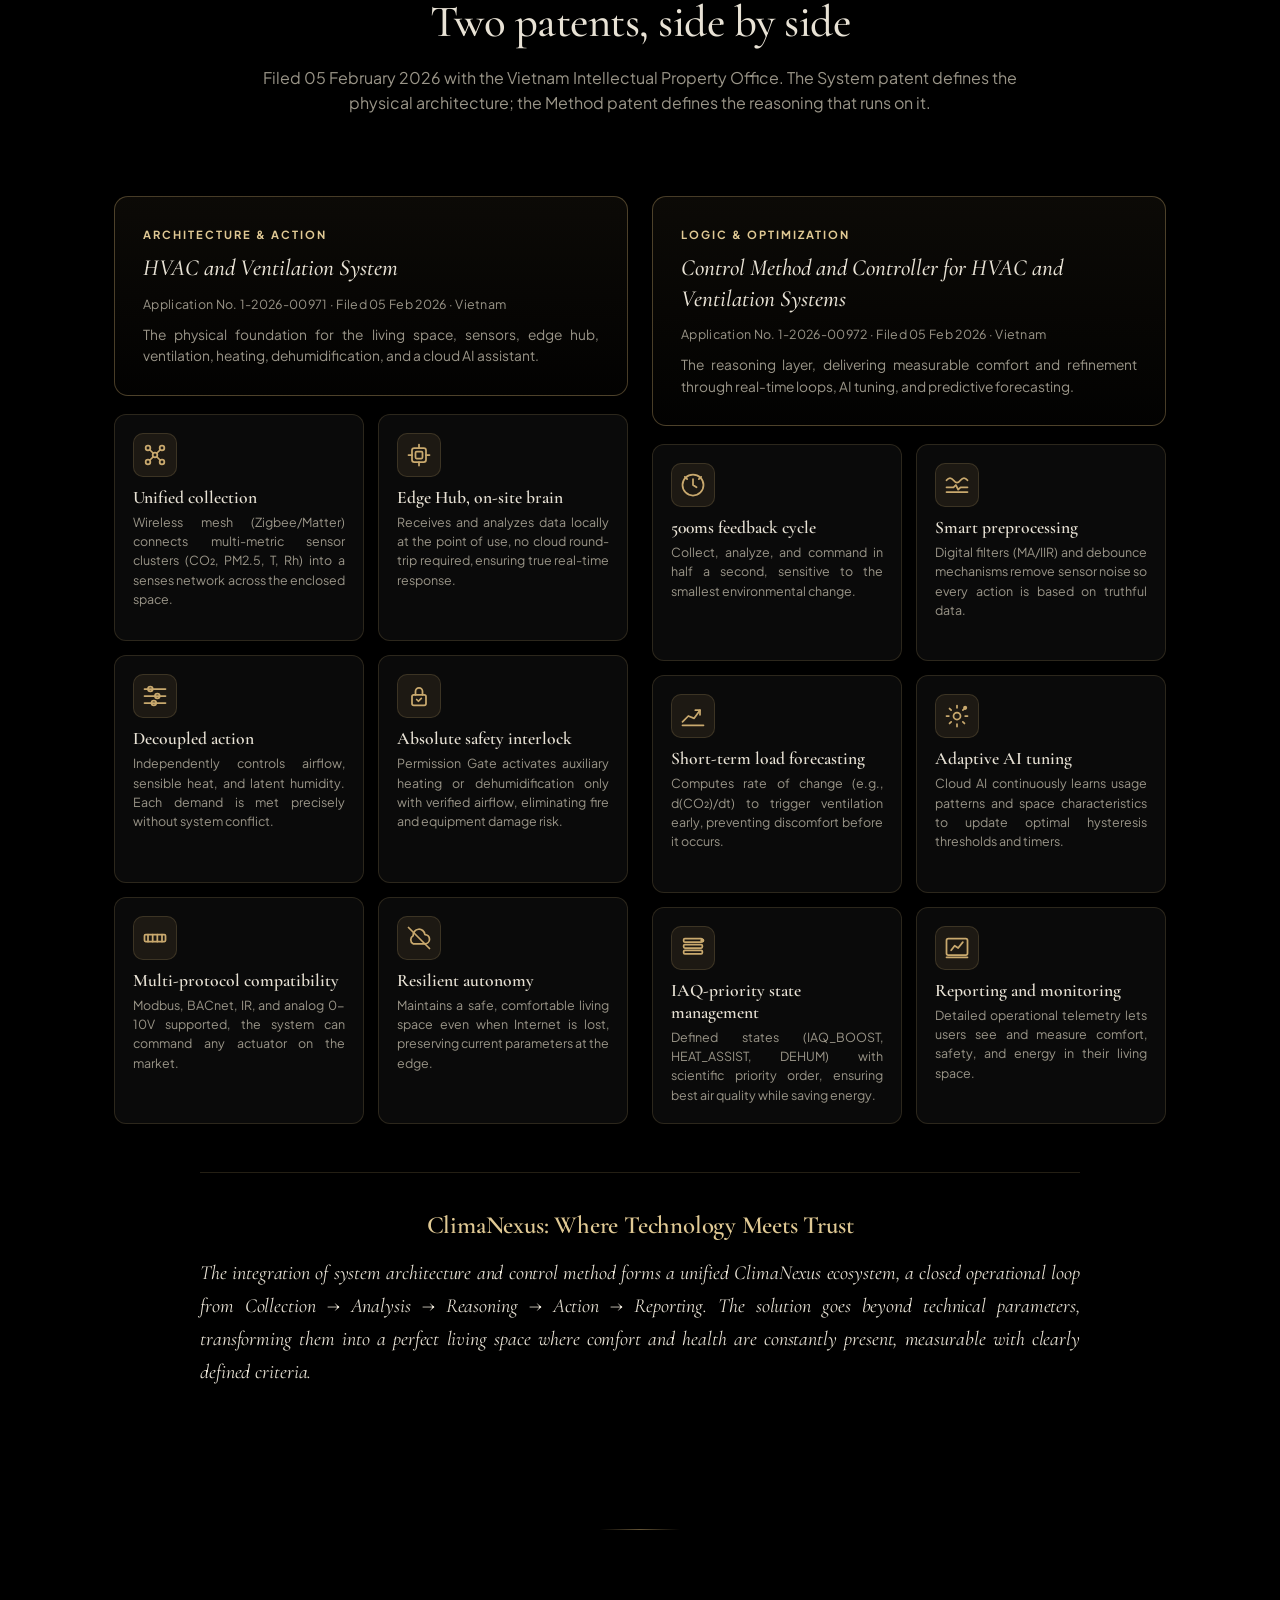
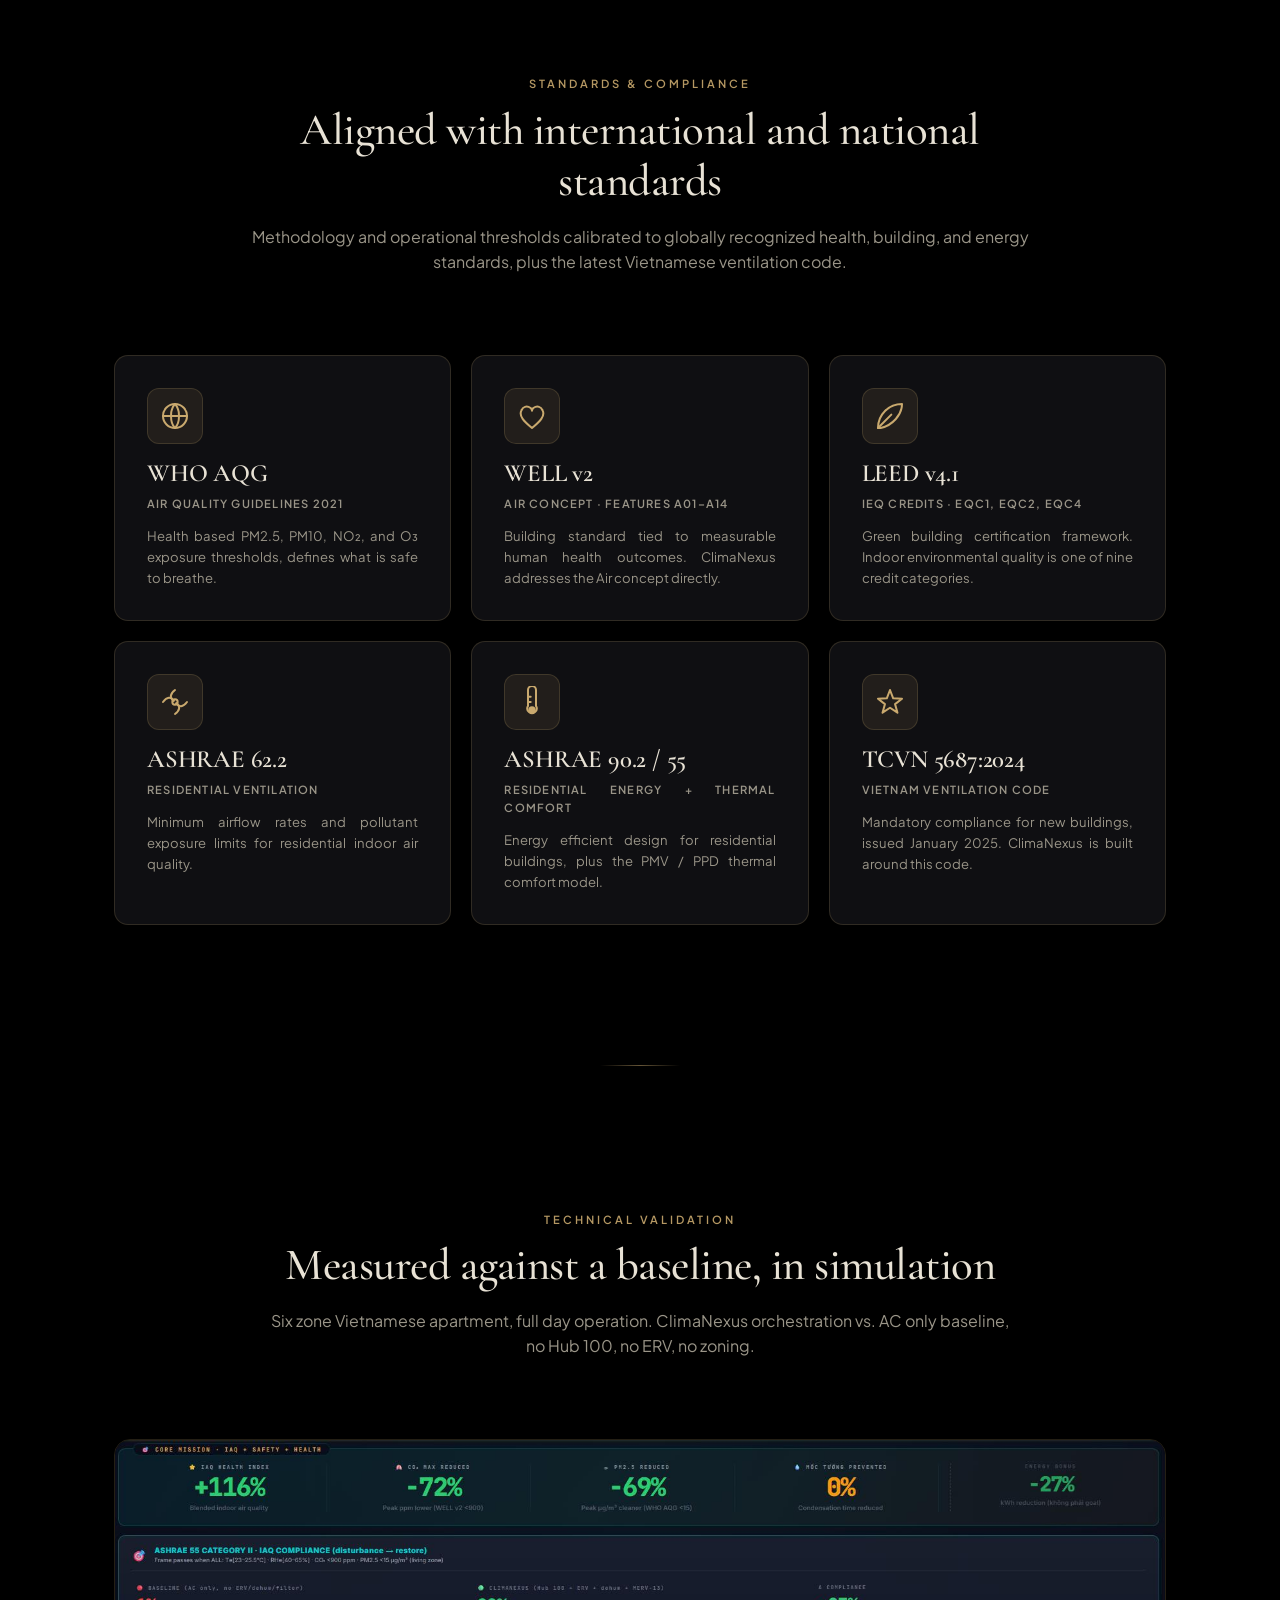
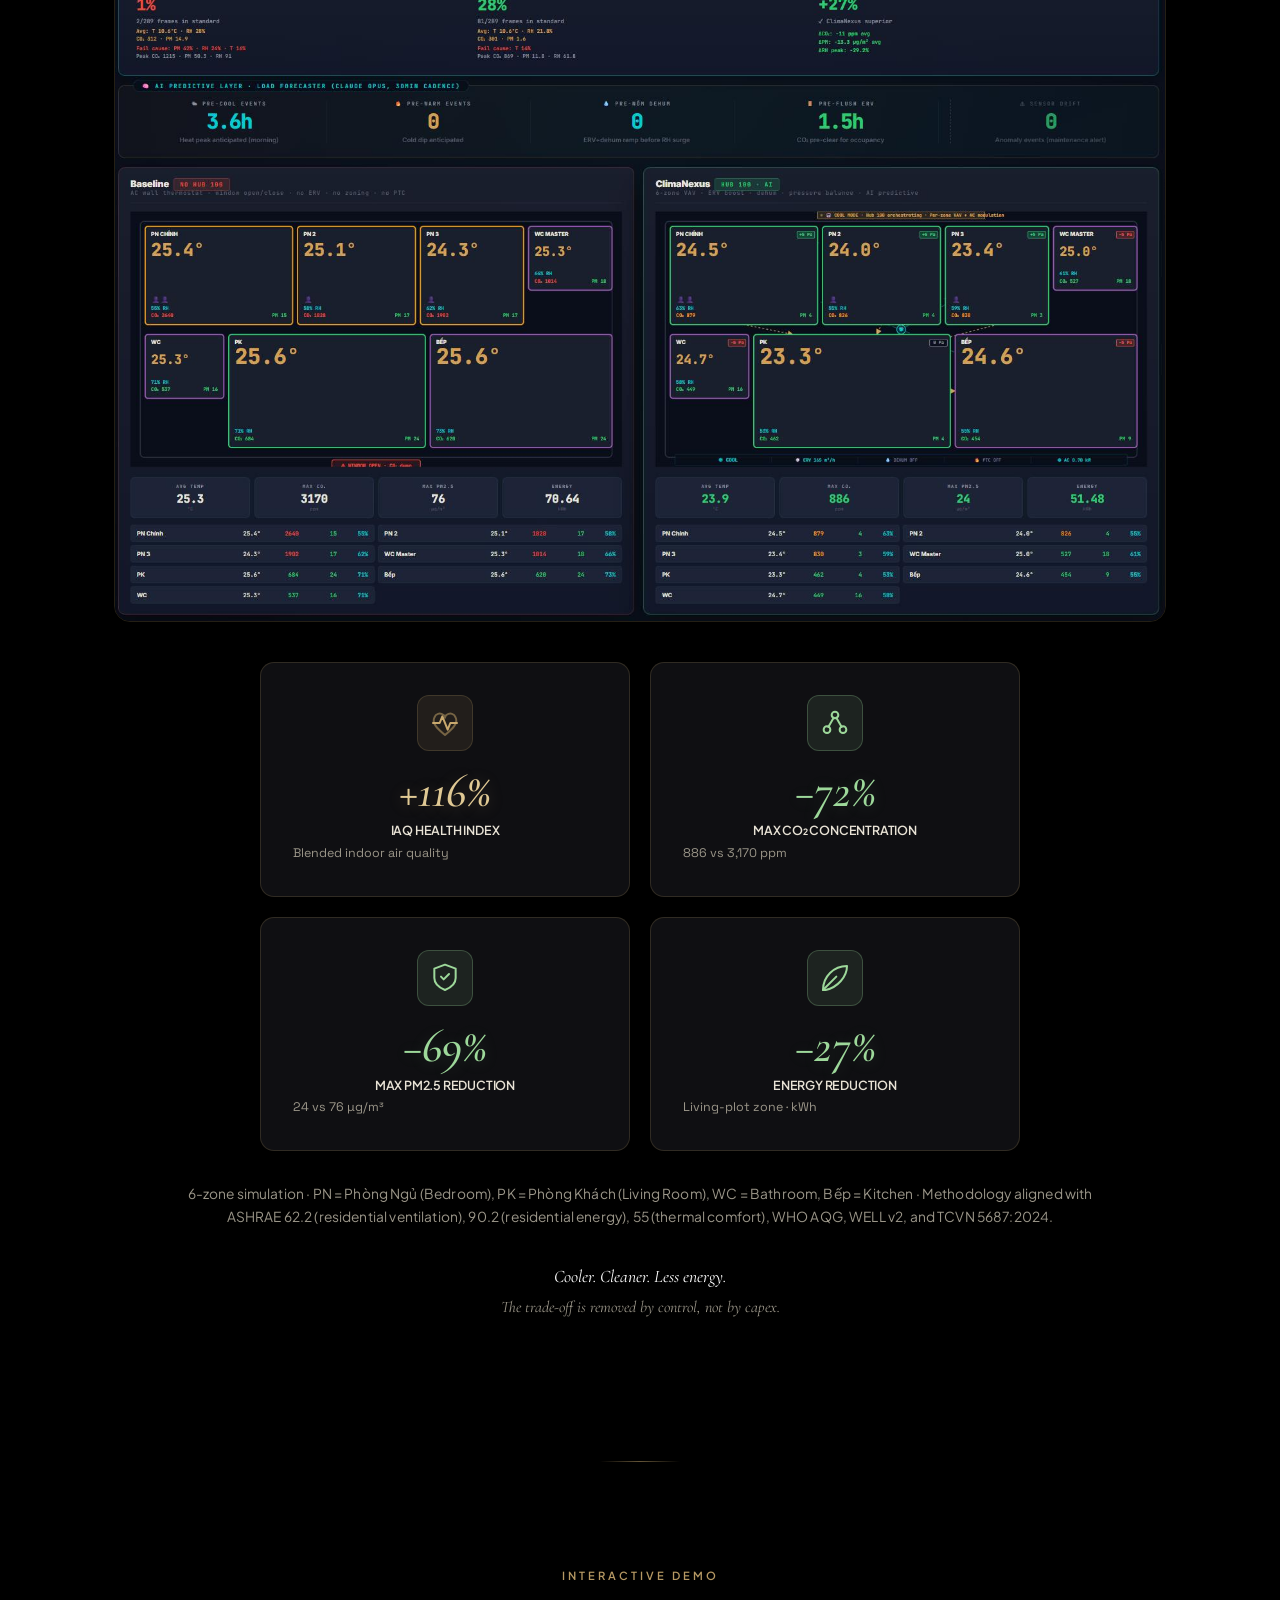
==== commit 363f0b15: "Demo: swap to square 1:1 video (UID 6978579773); frame aspect 1/1, max-width 720px" ====
--- a/index.html
+++ b/index.html
@@ -569,15 +569,15 @@
 
 
 /* ===== DEMO recording video frame ===== */
-.demo-video-frame{position:relative;width:100%;aspect-ratio:1664/1056;background:#000000;border-radius:14px;overflow:hidden}
+.demo-video-frame{position:relative;width:100%;aspect-ratio:1/1;background:#000000;border-radius:14px;overflow:hidden}
 .demo-video-frame video.demo-recording{width:100%;height:100%;object-fit:cover;display:block}
 /* Demo: video on top (large), text below */
 .demo-content{display:flex!important;flex-direction:column!important;gap:56px!important;align-items:stretch!important}
-.demo-content > div.demo-video-frame{order:1;max-width:1100px;width:100%;margin:0 auto}
+.demo-content > div.demo-video-frame{order:1;max-width:720px;width:100%;margin:0 auto}
 .demo-content > div:not(.demo-video-frame){order:2;max-width:820px;margin:0 auto;width:100%;text-align:center}
 .demo-content > div:not(.demo-video-frame) .demo-bullets{display:inline-block;text-align:left;margin-bottom:32px}
 @media (max-width:900px){
-  .demo-video-frame{aspect-ratio:1664/1056}
+  .demo-video-frame{aspect-ratio:1/1}
   .demo-content > div.demo-video-frame{max-width:100%}
 }
 
@@ -967,7 +967,7 @@
 </div>
 <div class="demo-video-frame">
 <iframe class="demo-recording cf-stream"
-  src="https://customer-iiya2h68v5nrm40u.cloudflarestream.com/8c53356034dd93d122e43b5c64f3033e/iframe?autoplay=true&muted=true&loop=true&controls=false&preload=auto&primaryColor=%23C9A96E"
+  src="https://customer-iiya2h68v5nrm40u.cloudflarestream.com/69785797731a397eaab48cfb9aa70c71/iframe?autoplay=true&muted=true&loop=true&controls=false&preload=auto&primaryColor=%23C9A96E"
   style="border:none;position:absolute;inset:0;width:100%;height:100%"
   allow="accelerometer; gyroscope; autoplay; encrypted-media"
   allowfullscreen="false"
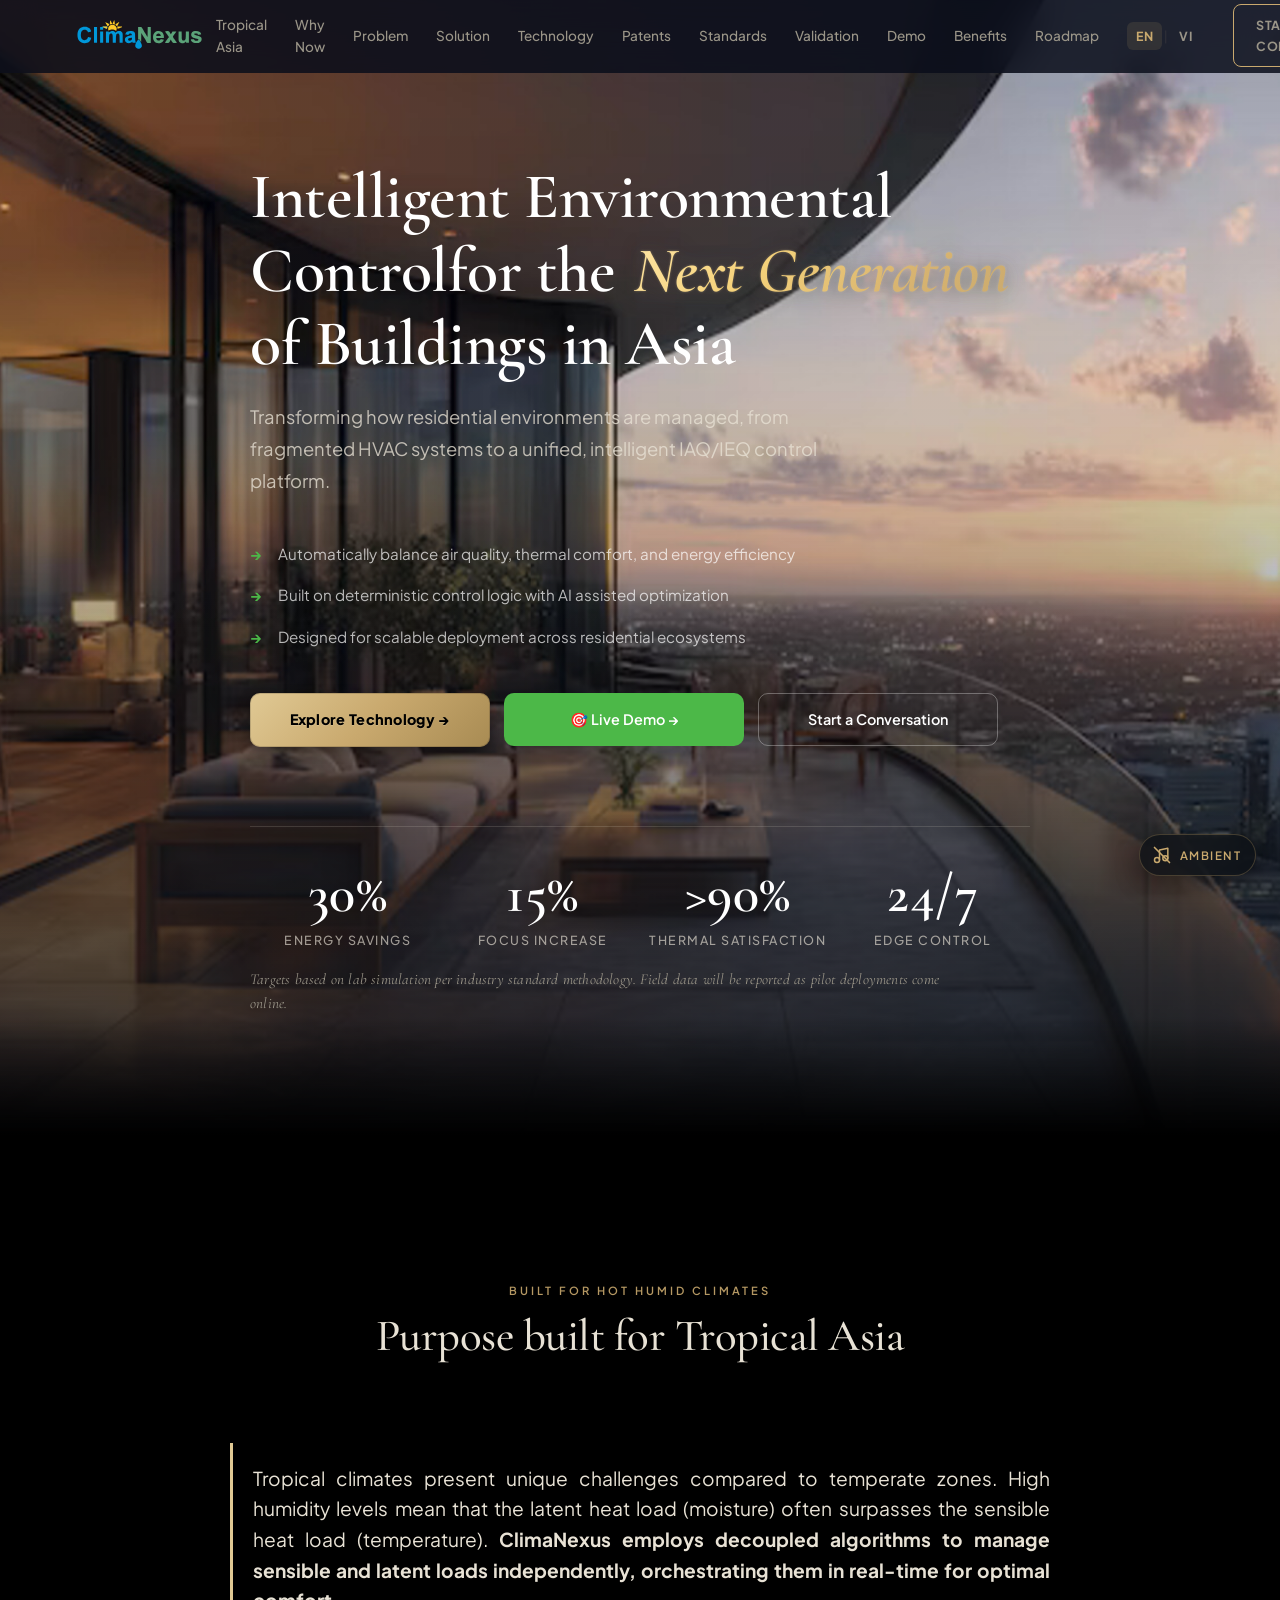
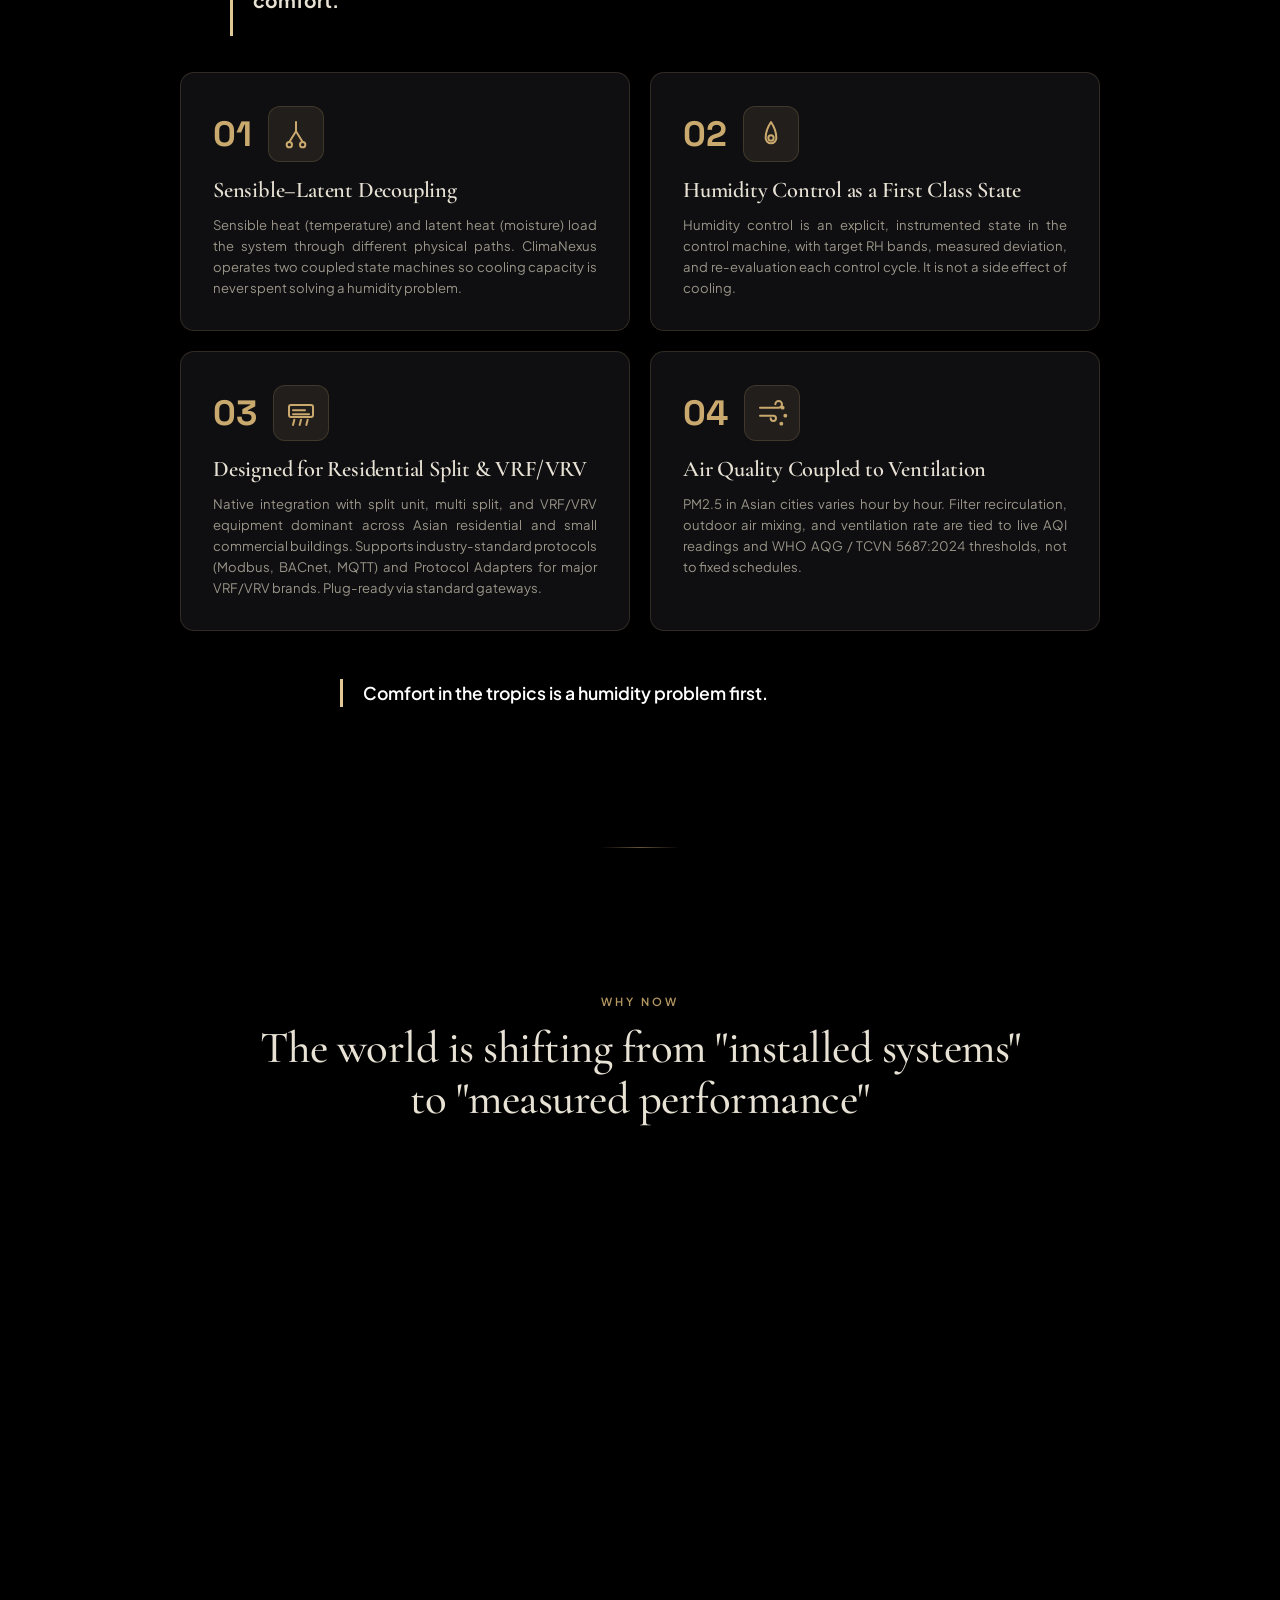
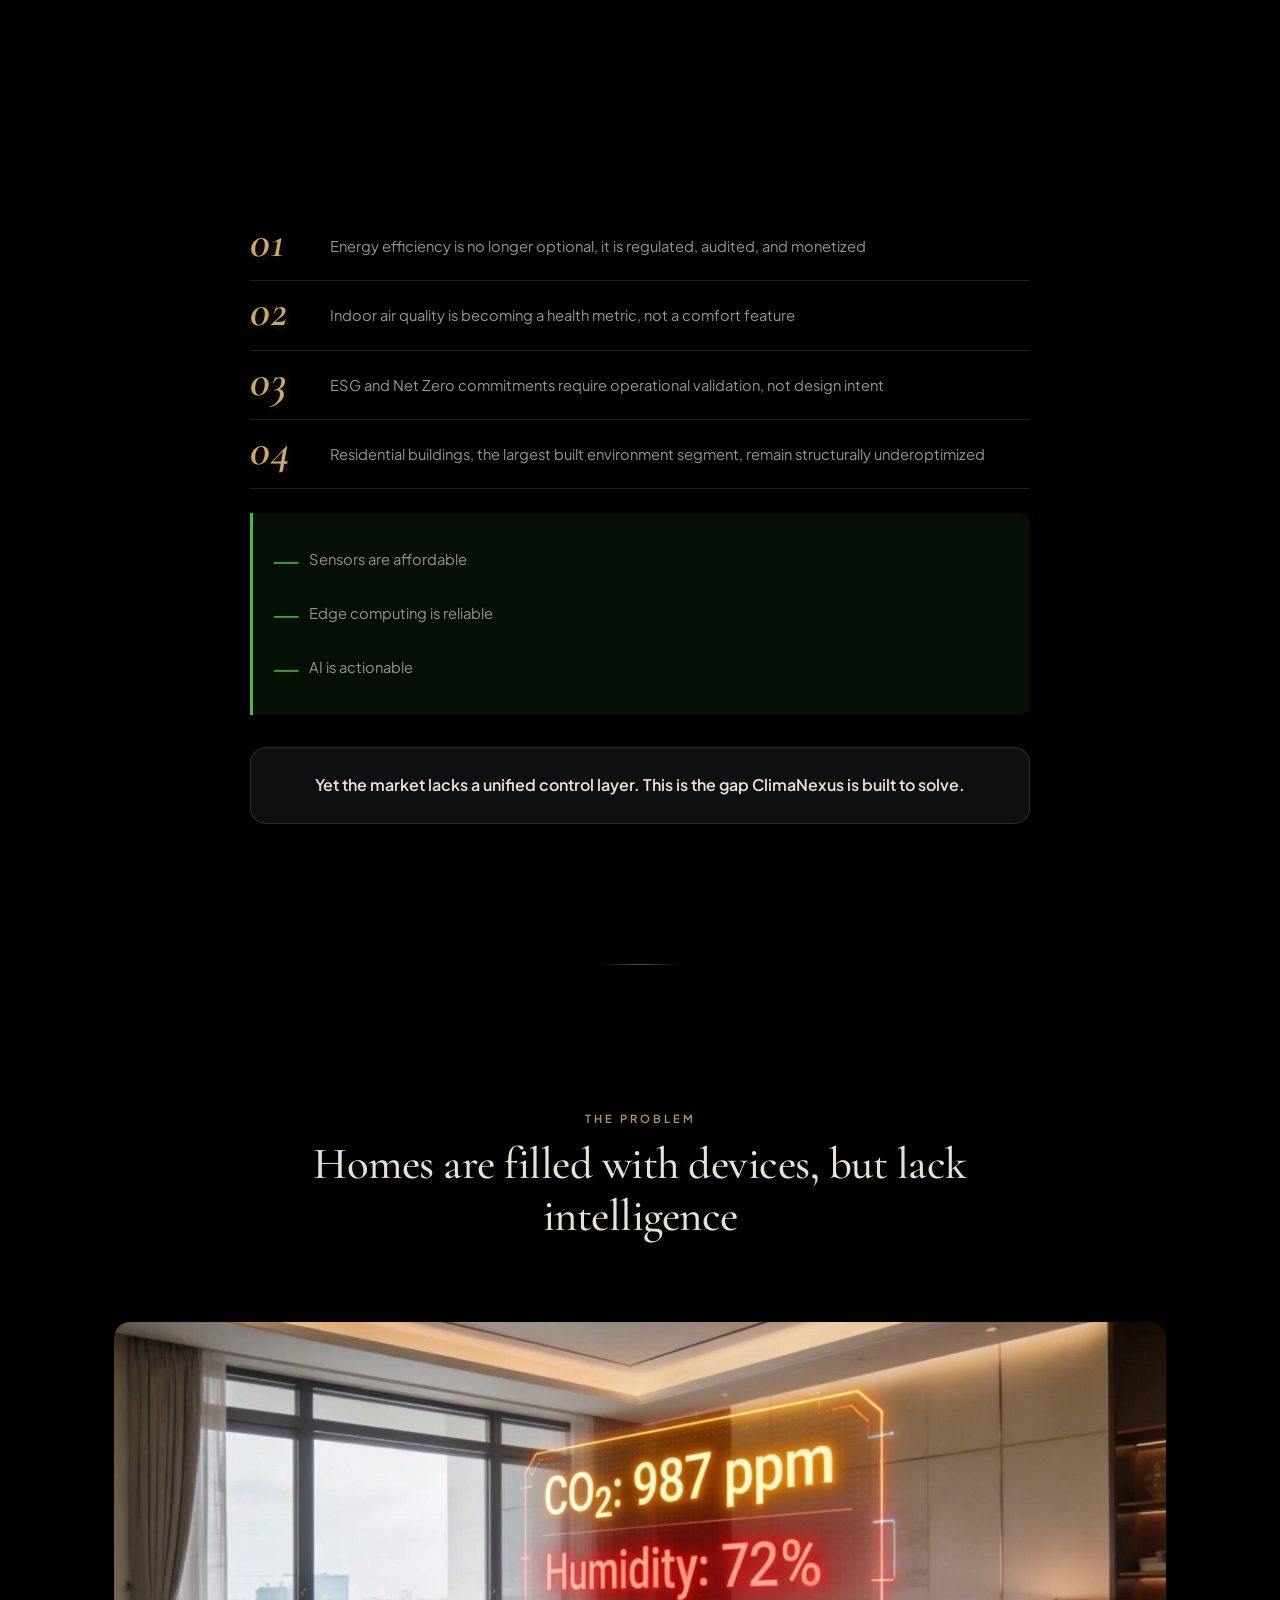
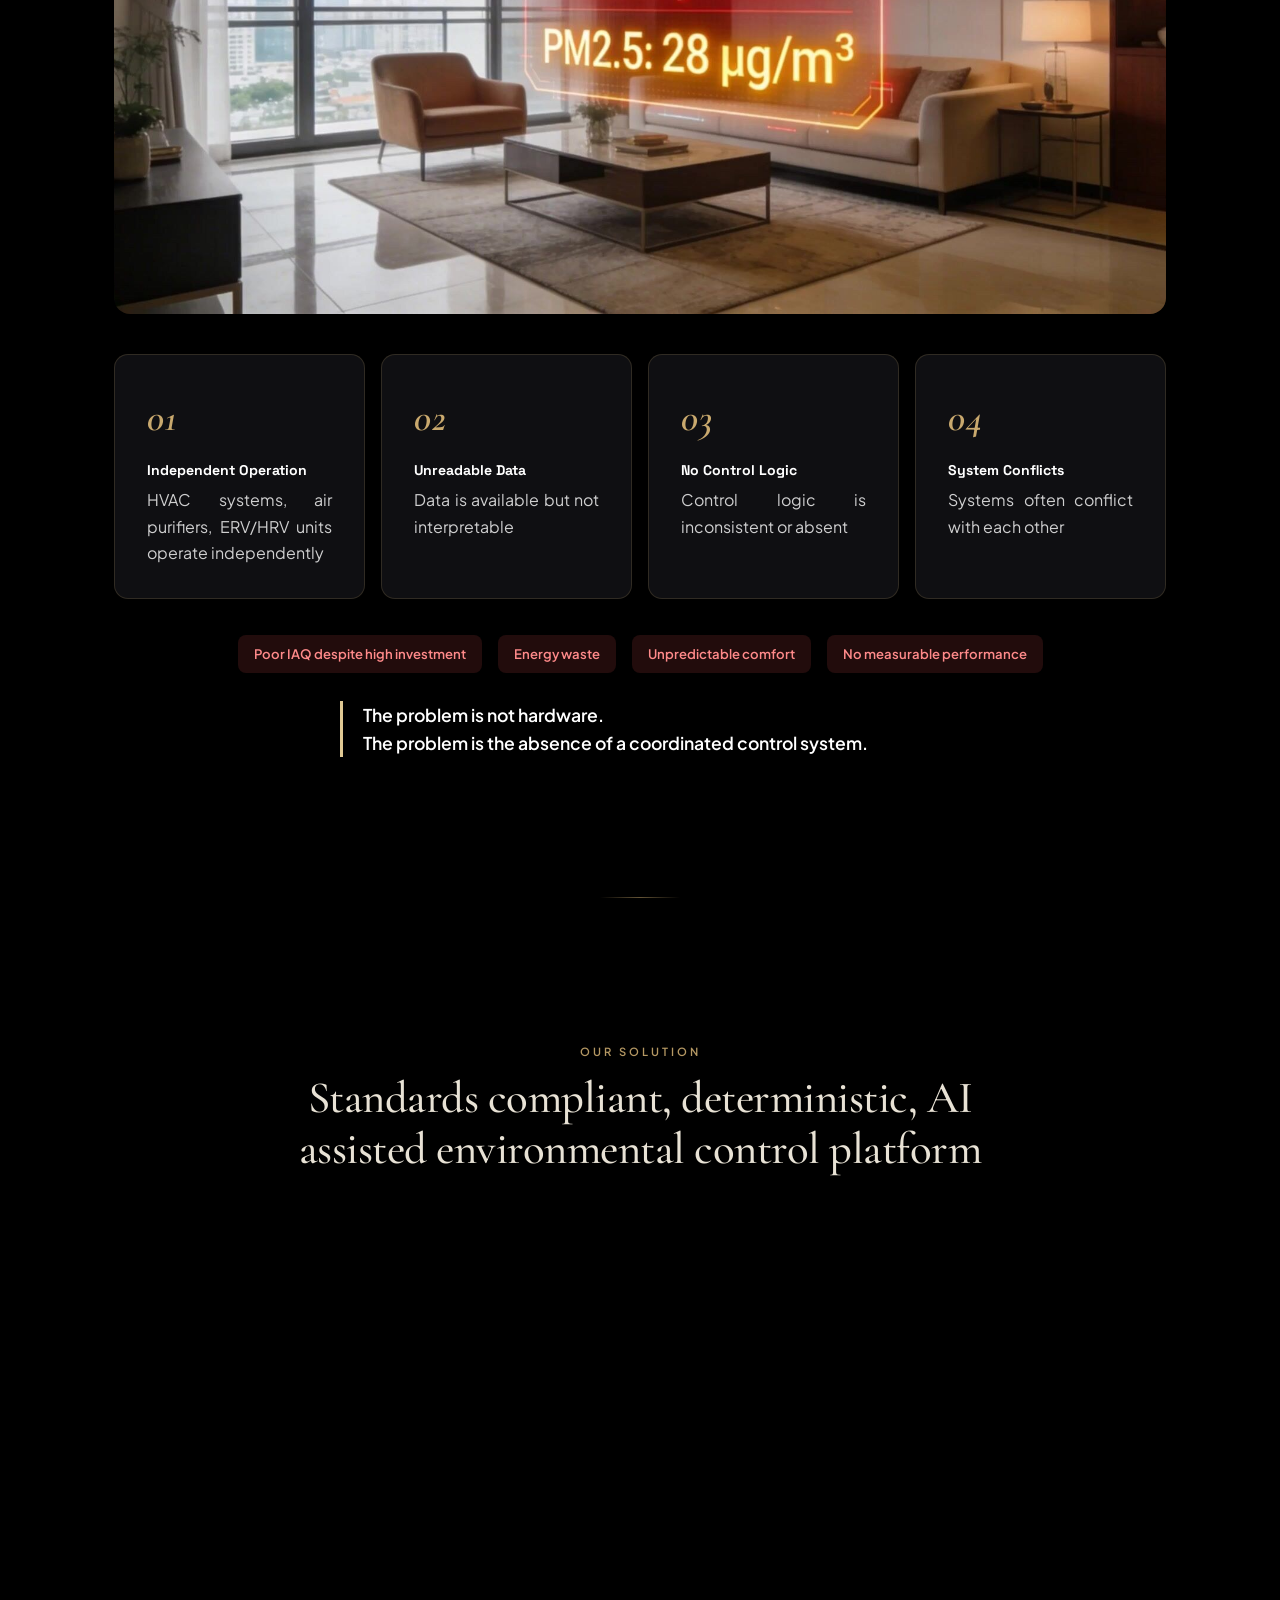
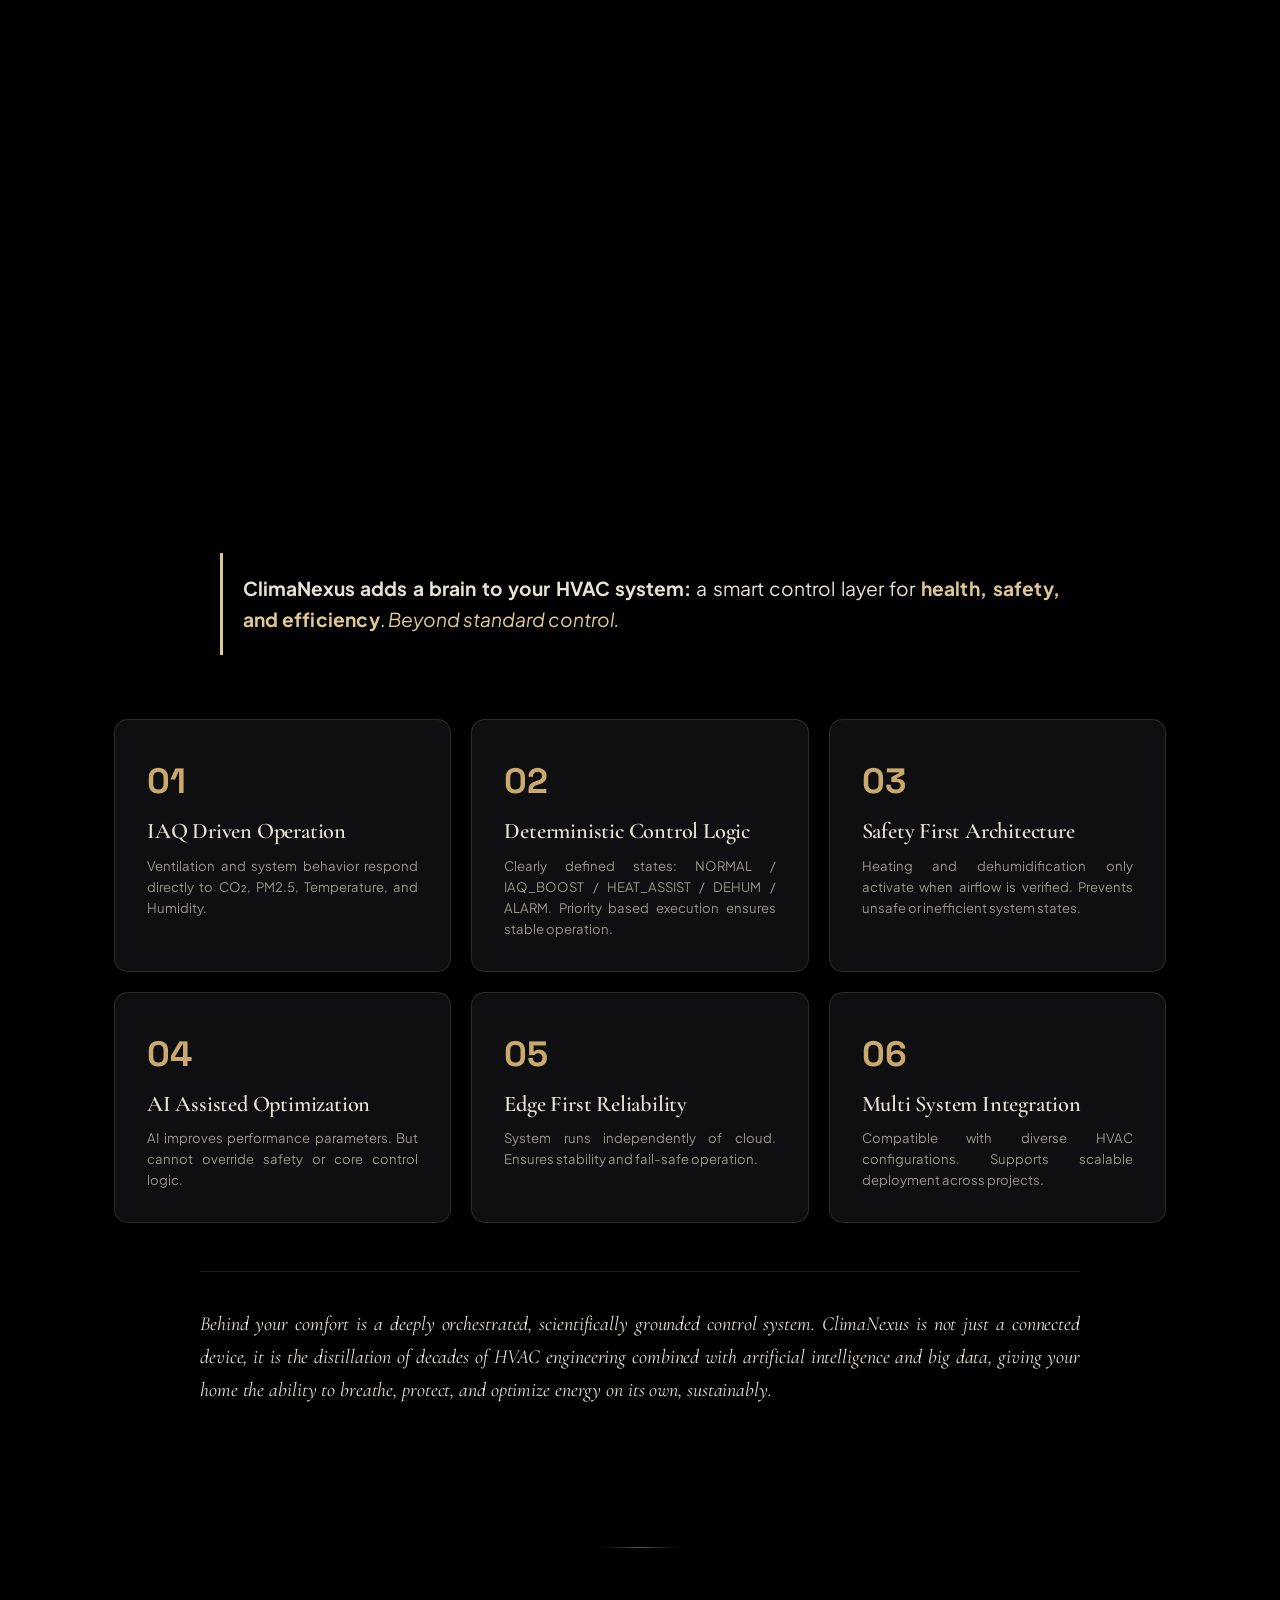
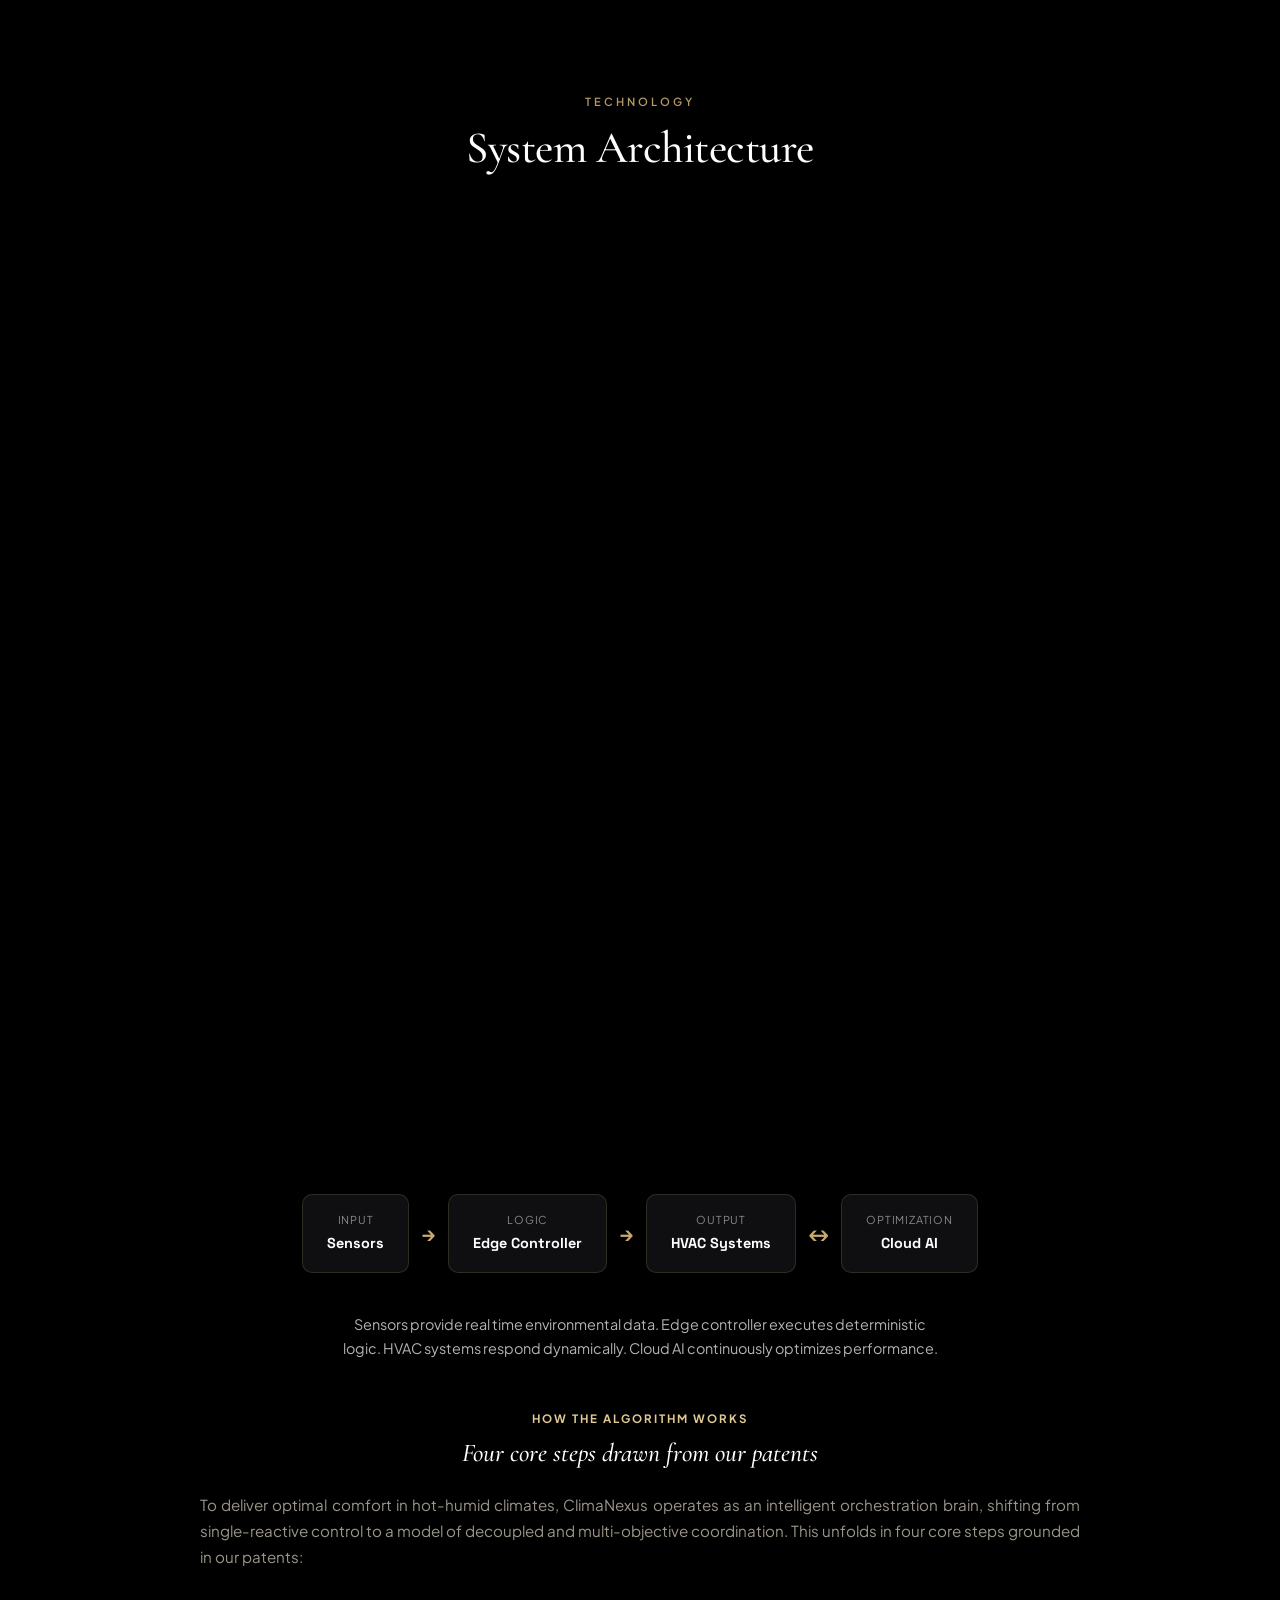
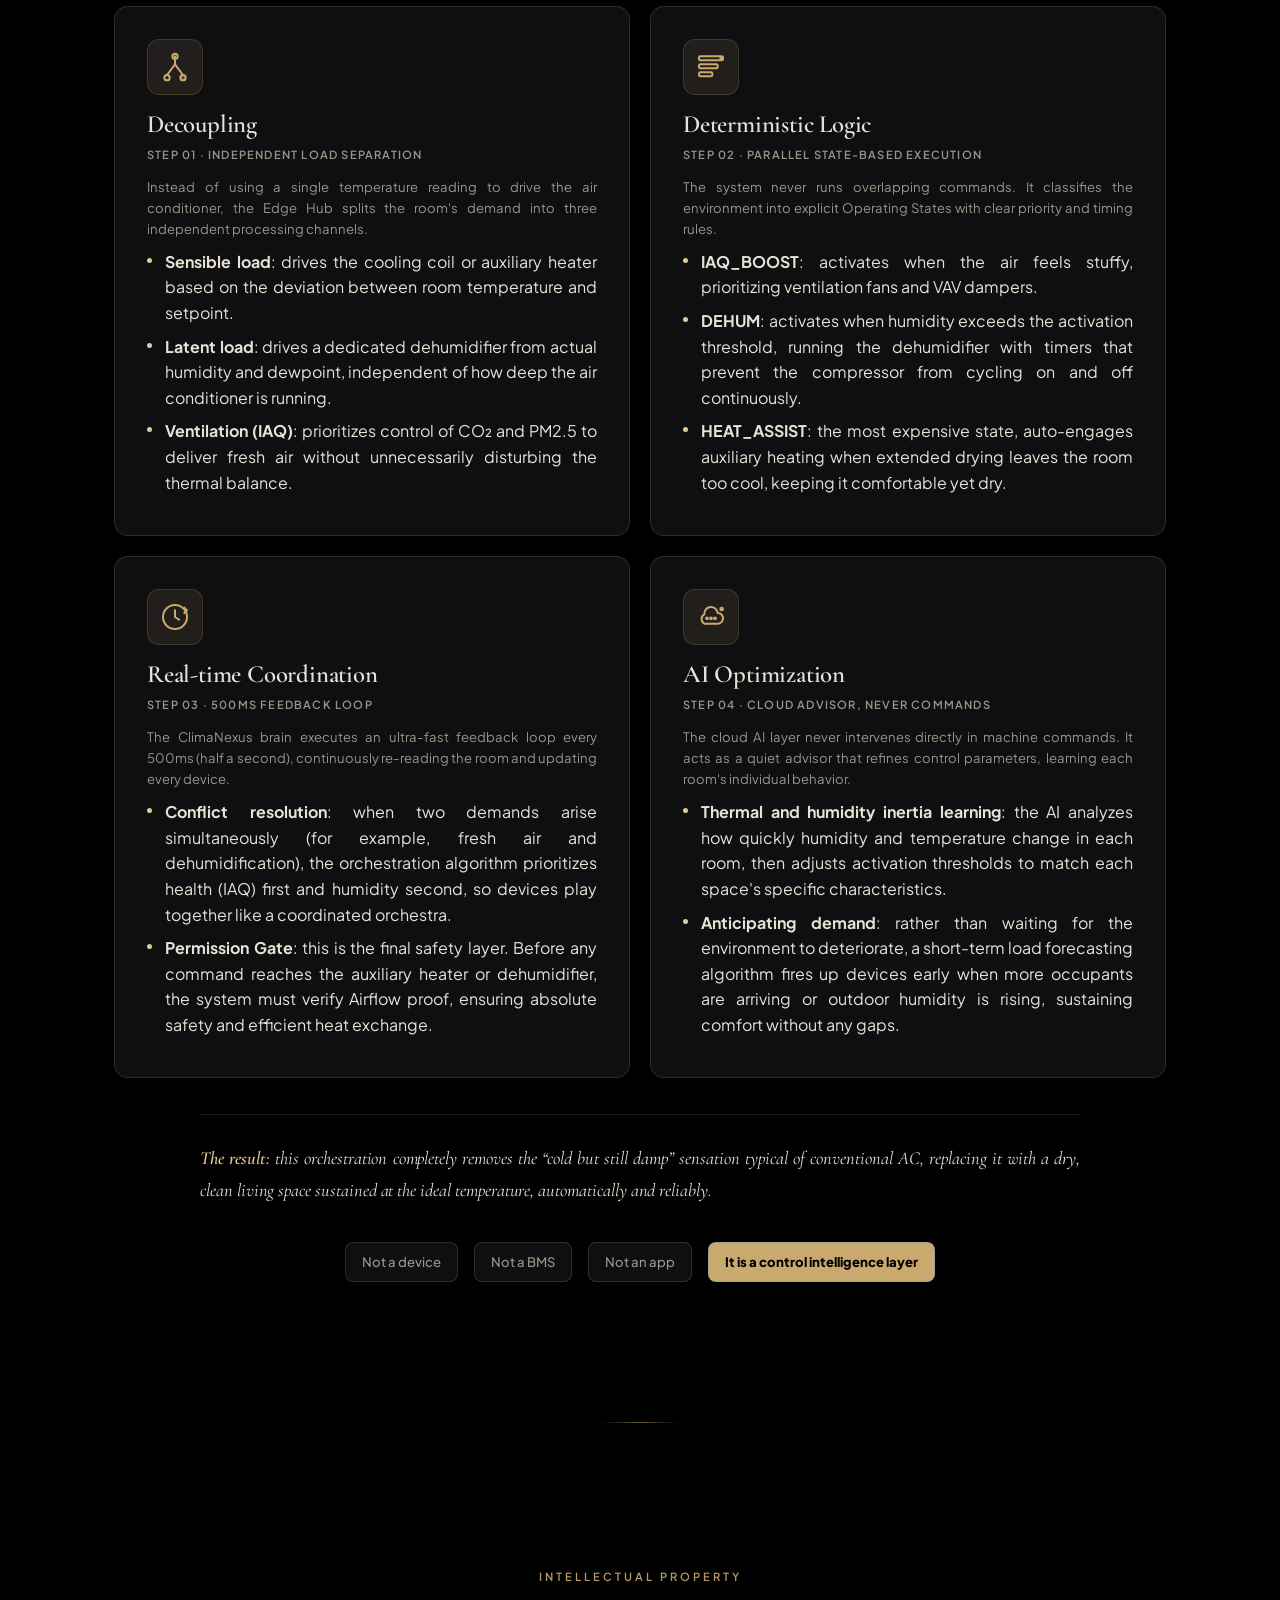
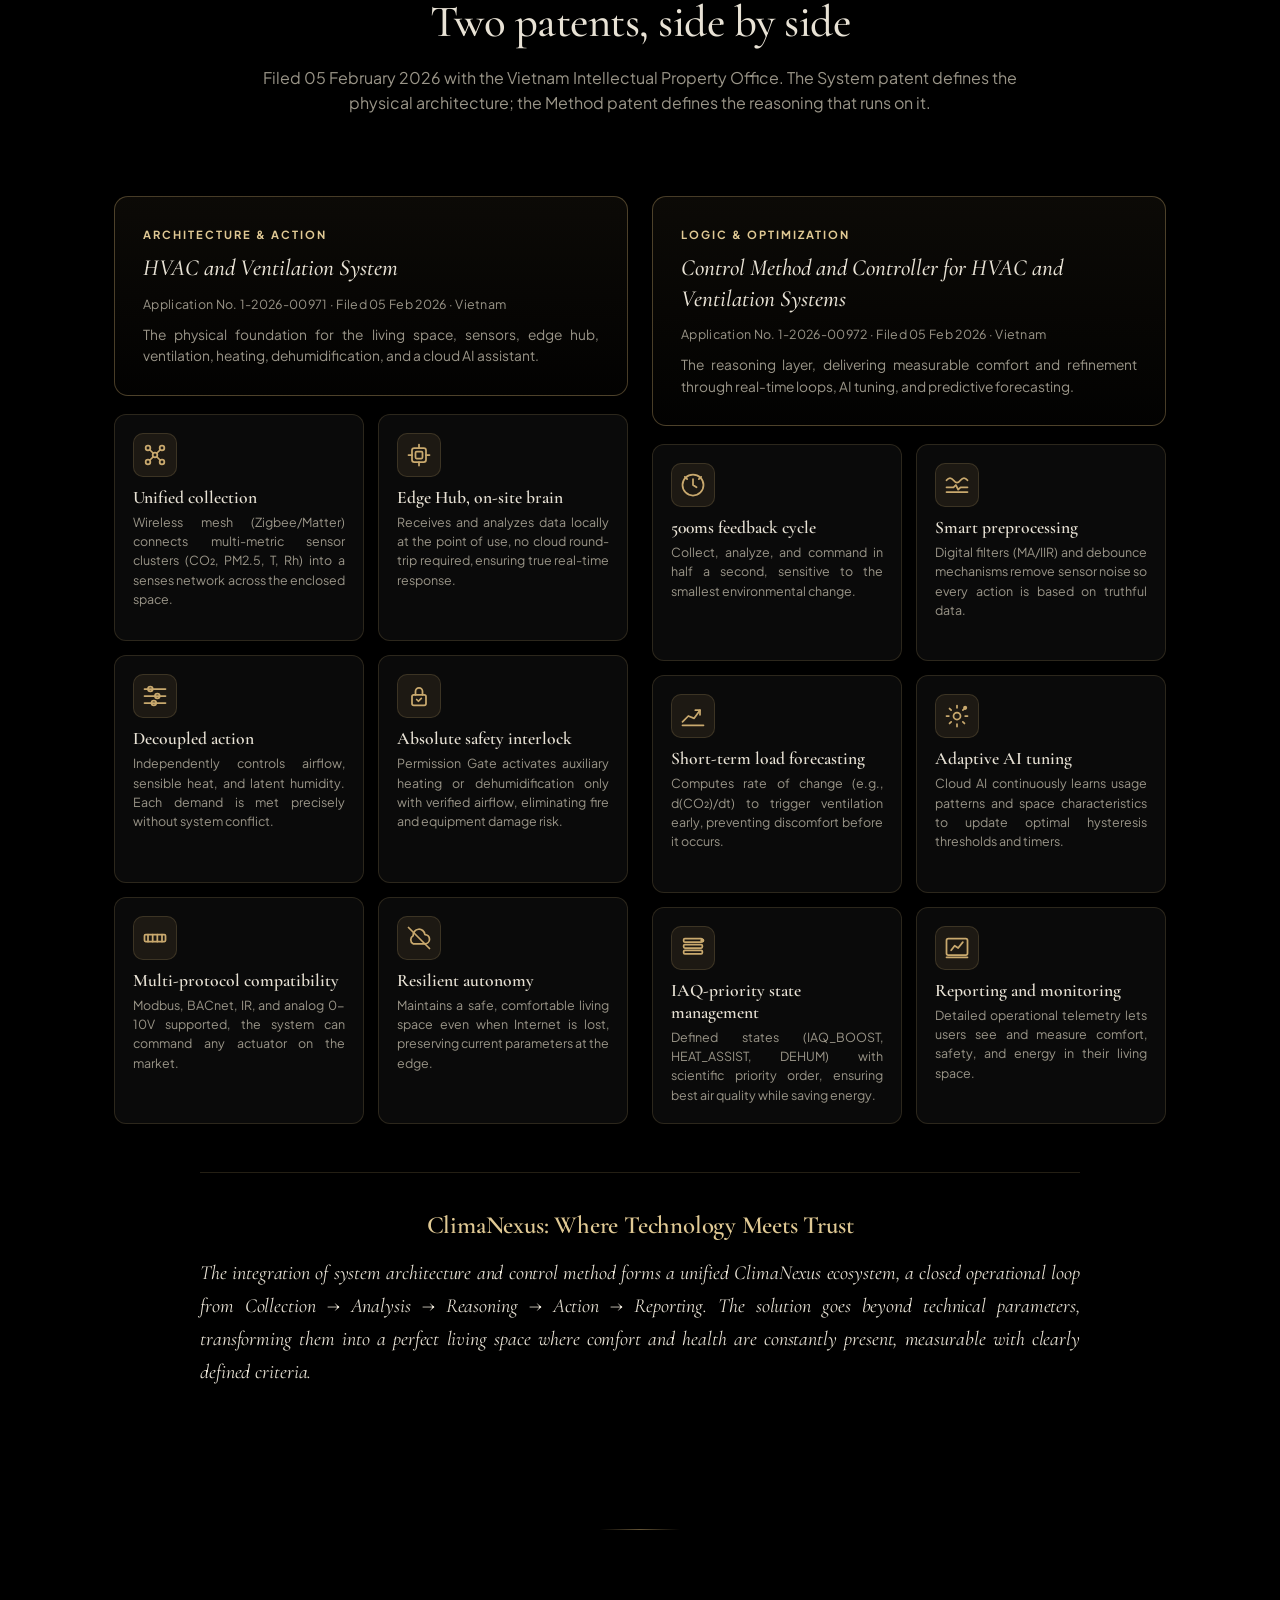
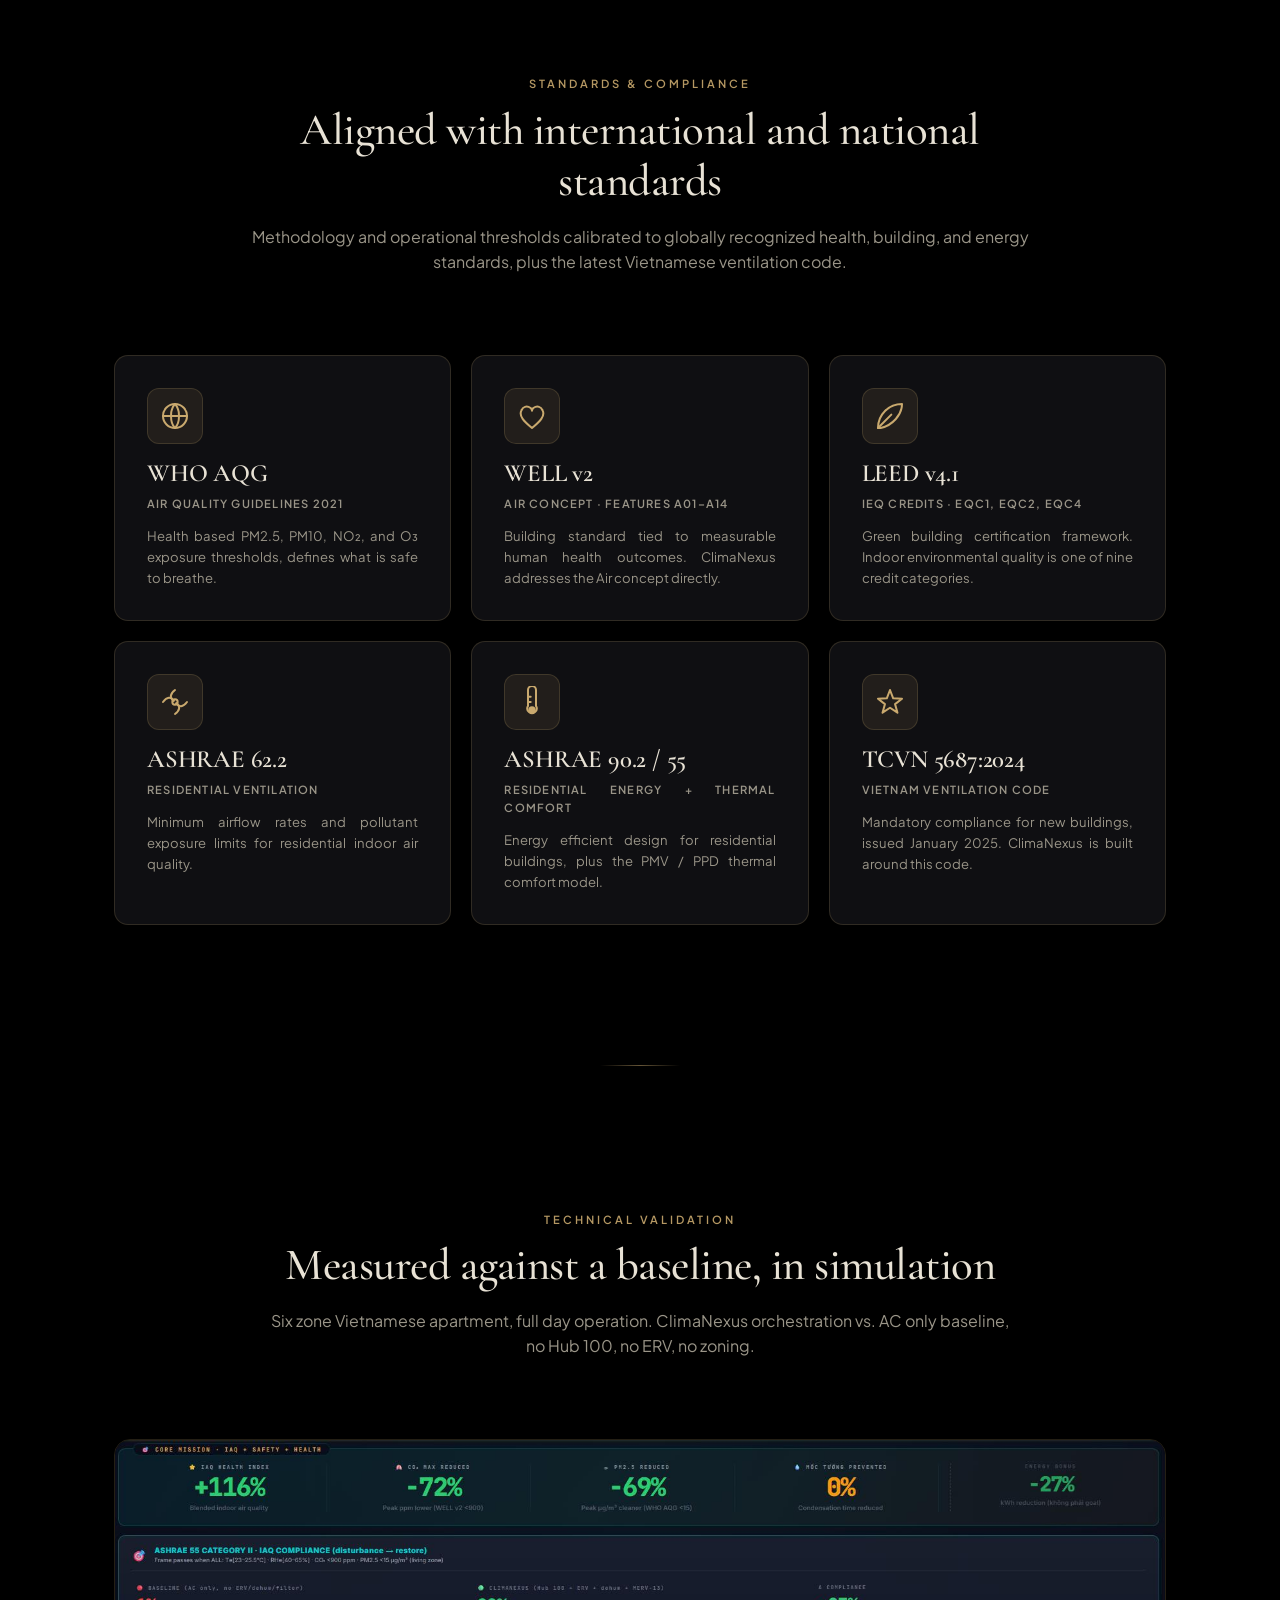
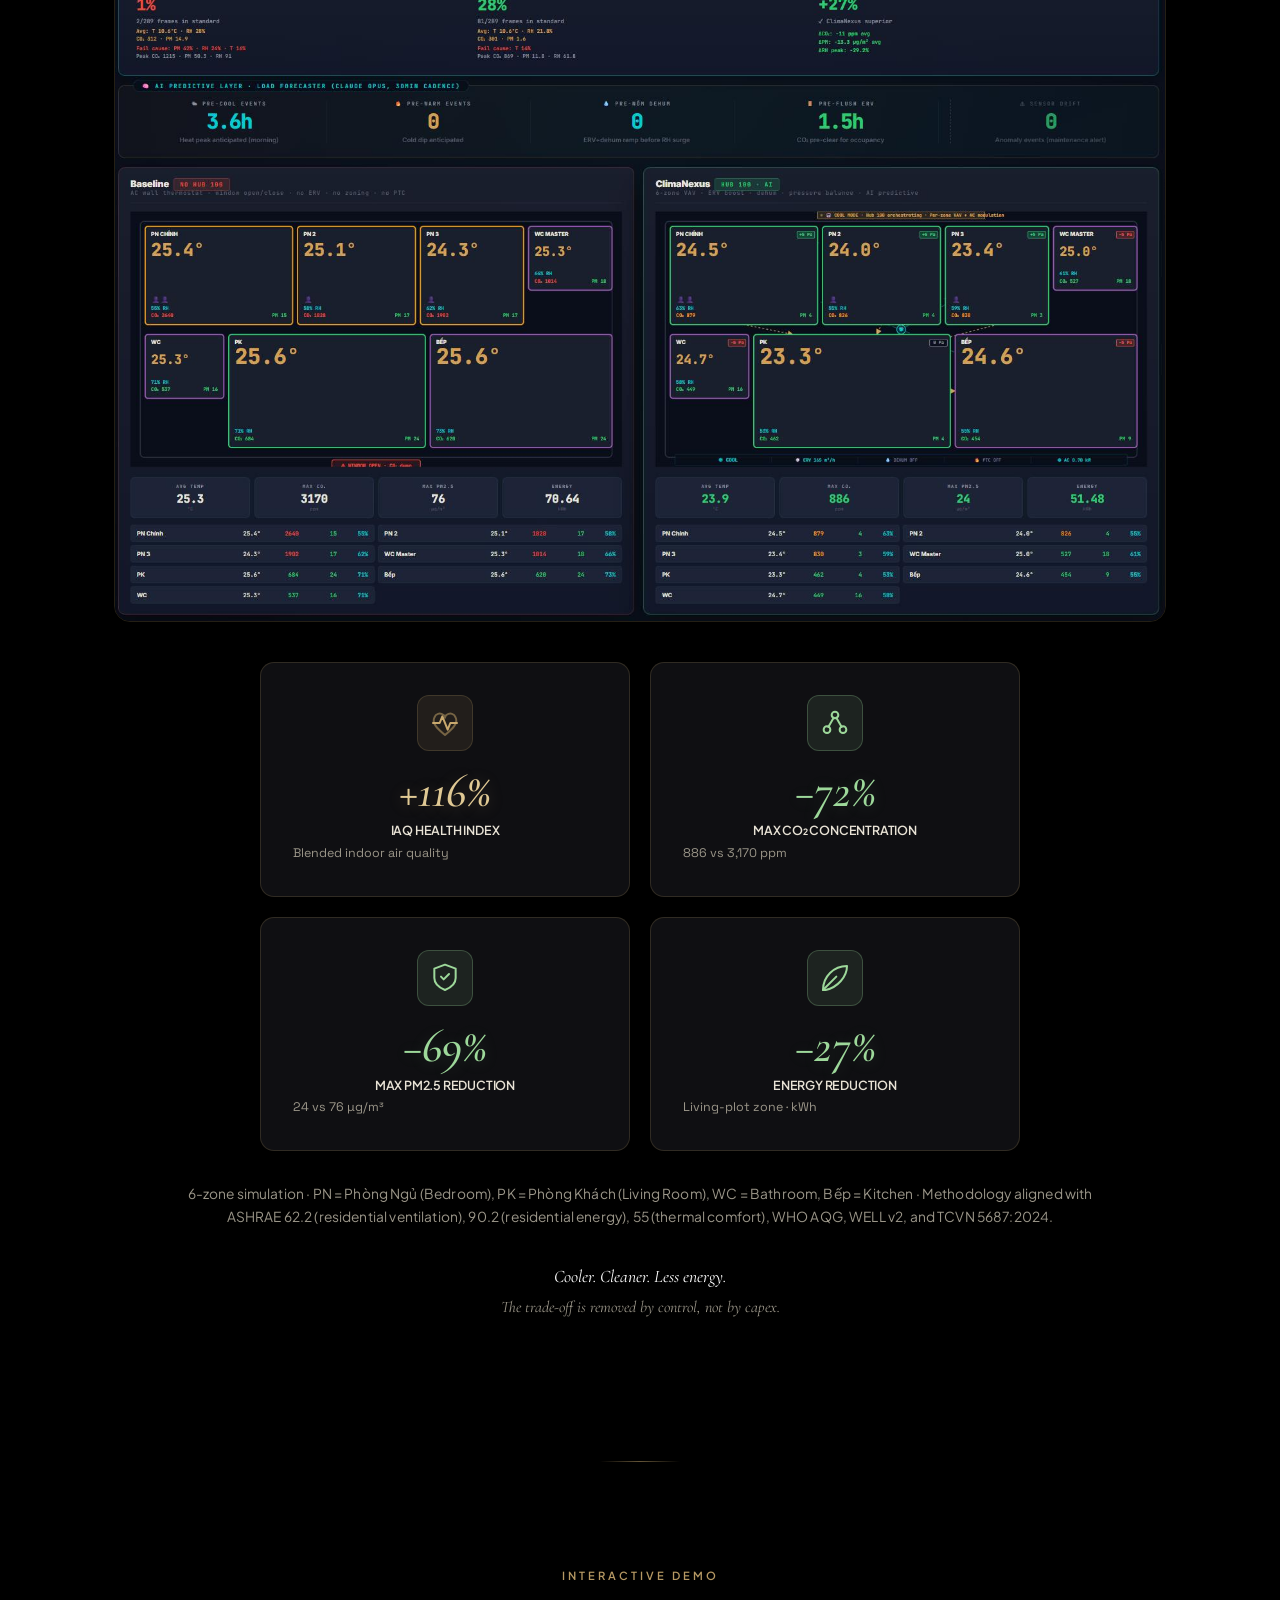
==== commit c9ab6186: "Demo: square v2 video (UID d5720684, no white line); frame max-width 880px" ====
--- a/index.html
+++ b/index.html
@@ -573,7 +573,7 @@
 .demo-video-frame video.demo-recording{width:100%;height:100%;object-fit:cover;display:block}
 /* Demo: video on top (large), text below */
 .demo-content{display:flex!important;flex-direction:column!important;gap:56px!important;align-items:stretch!important}
-.demo-content > div.demo-video-frame{order:1;max-width:720px;width:100%;margin:0 auto}
+.demo-content > div.demo-video-frame{order:1;max-width:880px;width:100%;margin:0 auto}
 .demo-content > div:not(.demo-video-frame){order:2;max-width:820px;margin:0 auto;width:100%;text-align:center}
 .demo-content > div:not(.demo-video-frame) .demo-bullets{display:inline-block;text-align:left;margin-bottom:32px}
 @media (max-width:900px){
@@ -967,7 +967,7 @@
 </div>
 <div class="demo-video-frame">
 <iframe class="demo-recording cf-stream"
-  src="https://customer-iiya2h68v5nrm40u.cloudflarestream.com/69785797731a397eaab48cfb9aa70c71/iframe?autoplay=true&muted=true&loop=true&controls=false&preload=auto&primaryColor=%23C9A96E"
+  src="https://customer-iiya2h68v5nrm40u.cloudflarestream.com/d5720684f7b5f8ae0c9b50c930d58813/iframe?autoplay=true&muted=true&loop=true&controls=false&preload=auto&primaryColor=%23C9A96E"
   style="border:none;position:absolute;inset:0;width:100%;height:100%"
   allow="accelerometer; gyroscope; autoplay; encrypted-media"
   allowfullscreen="false"
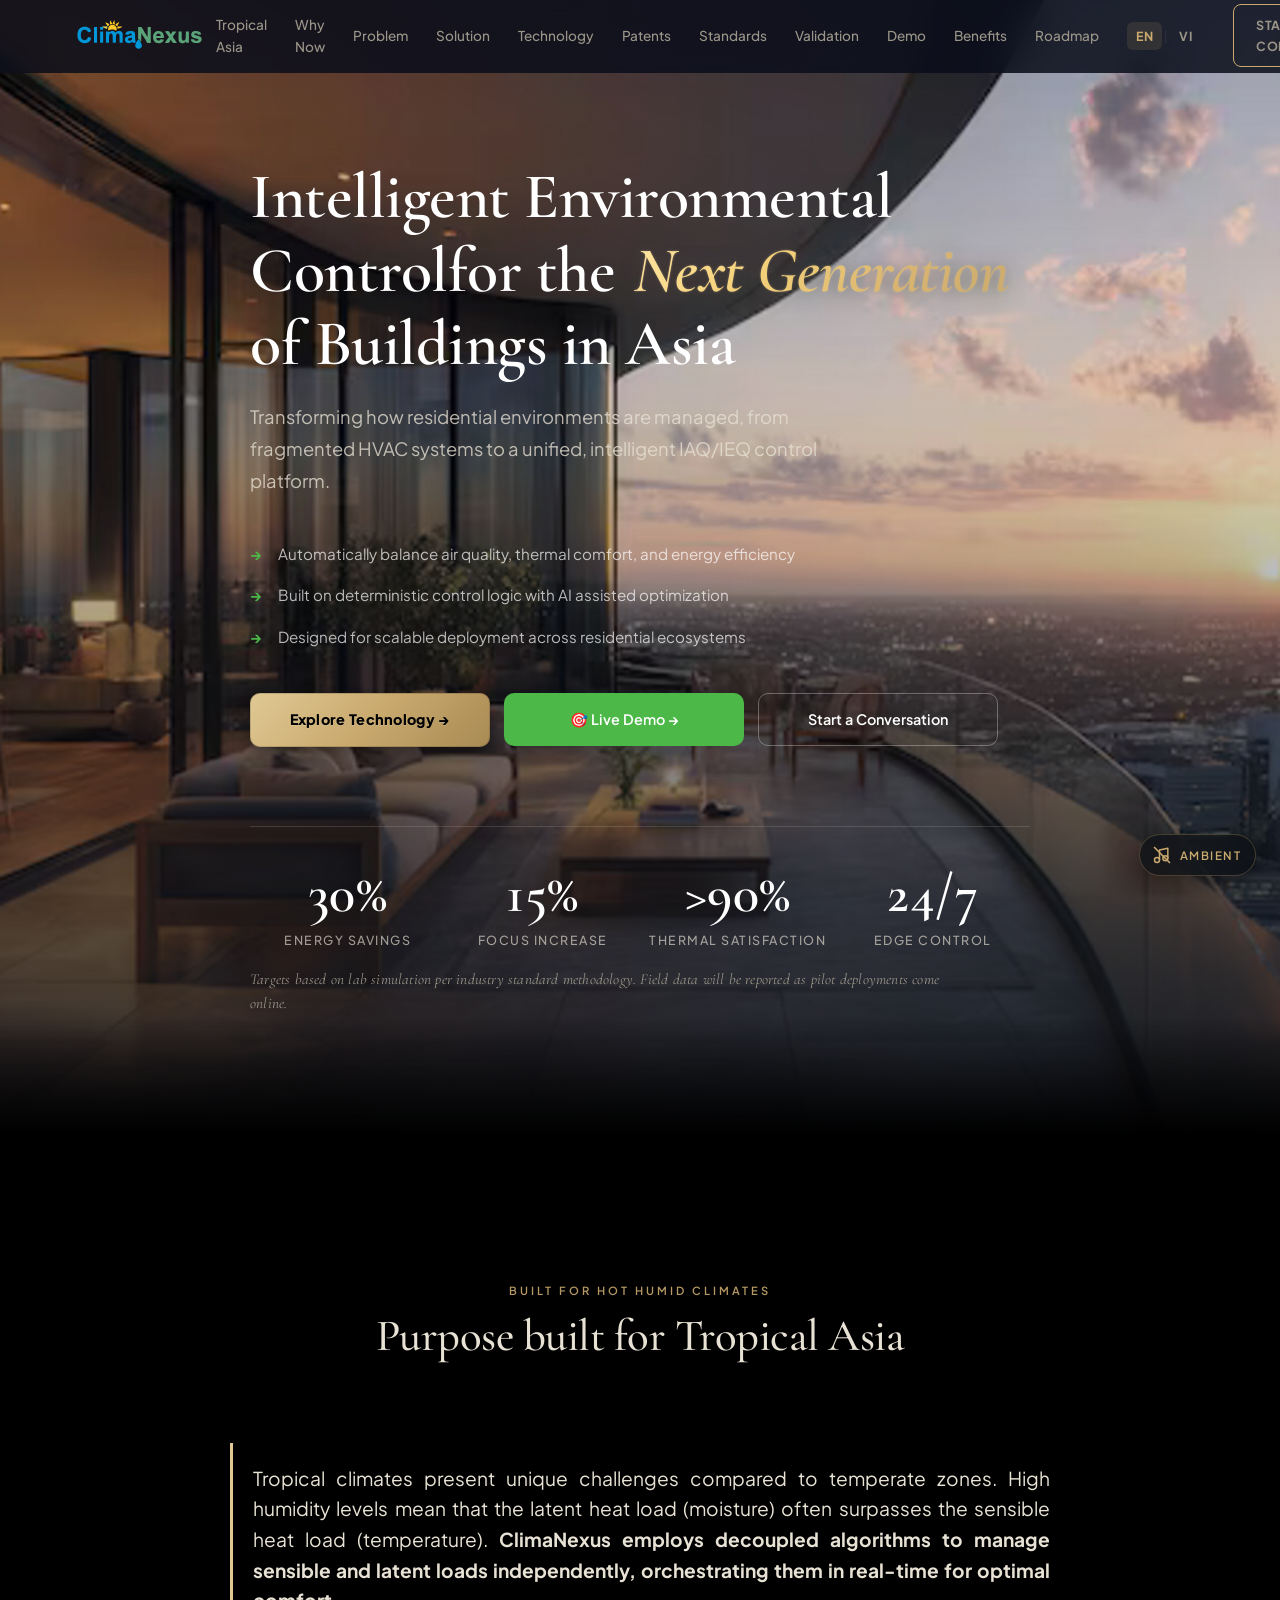
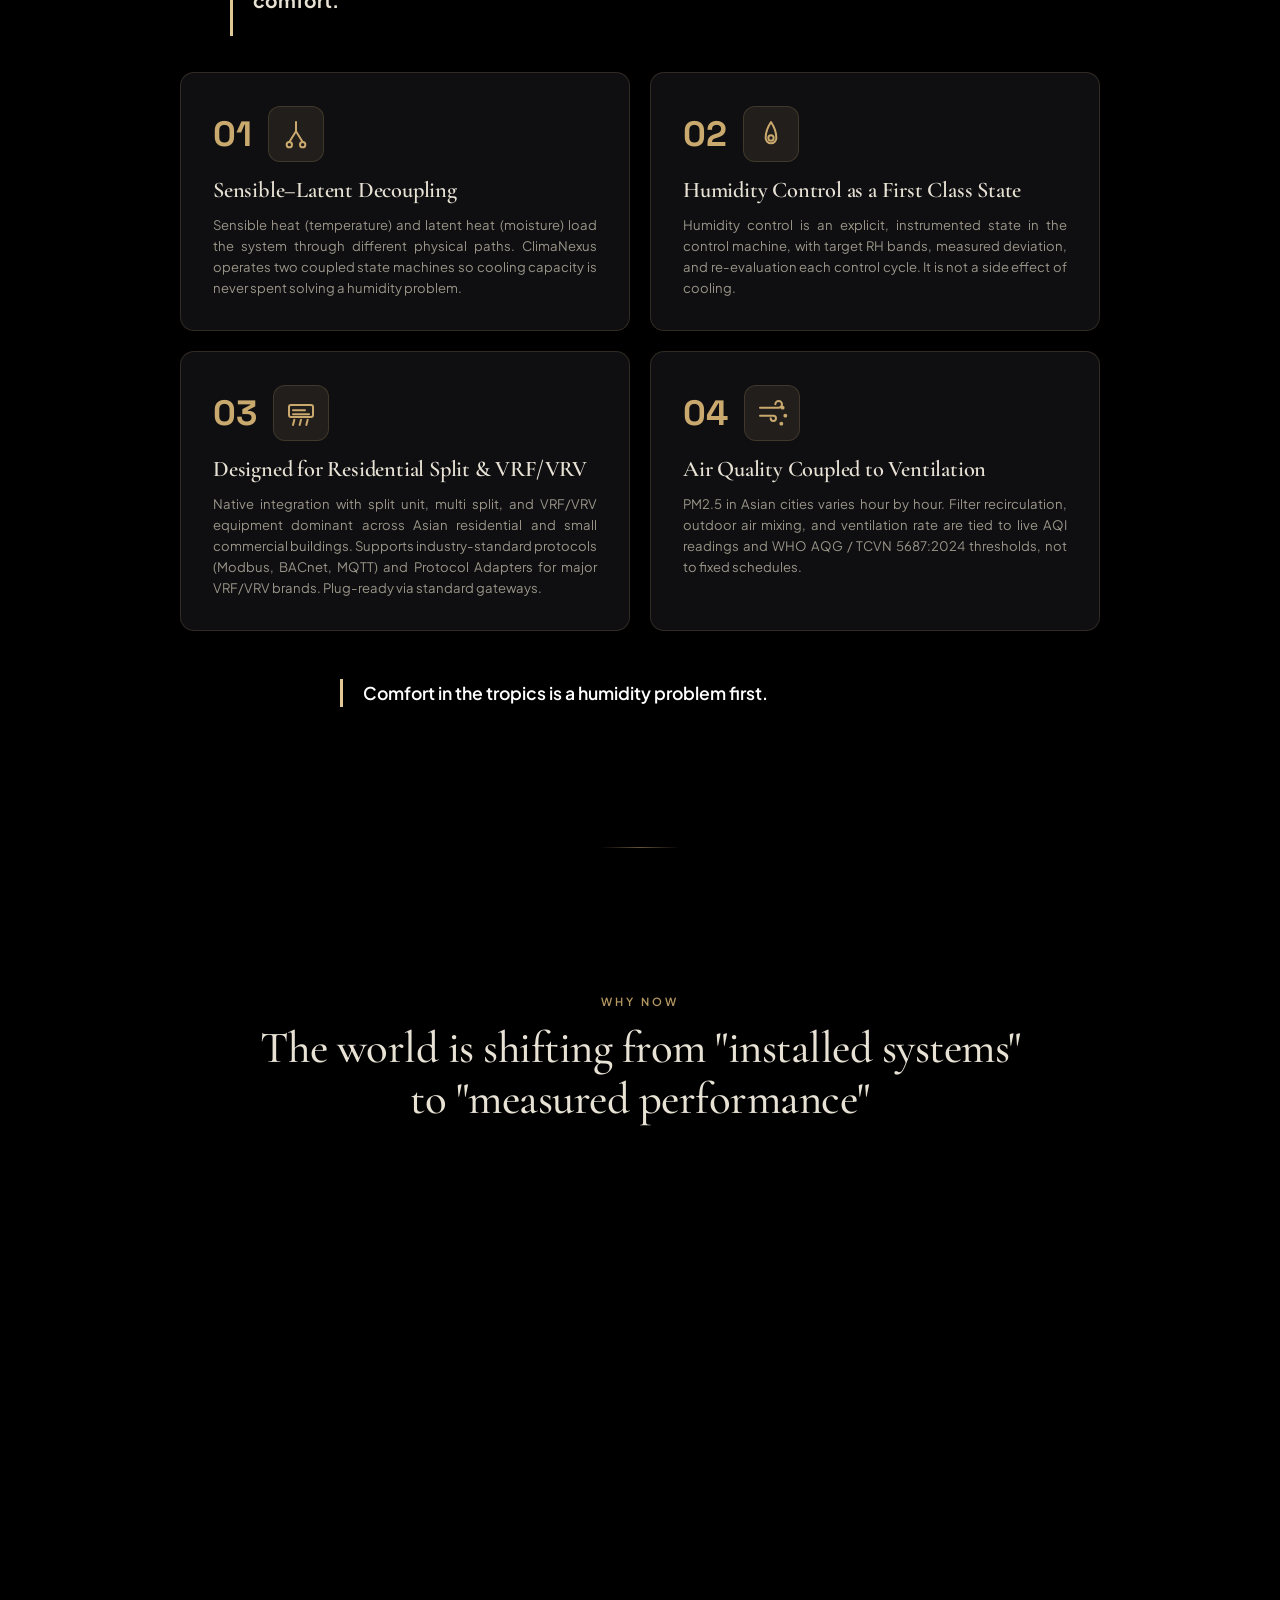
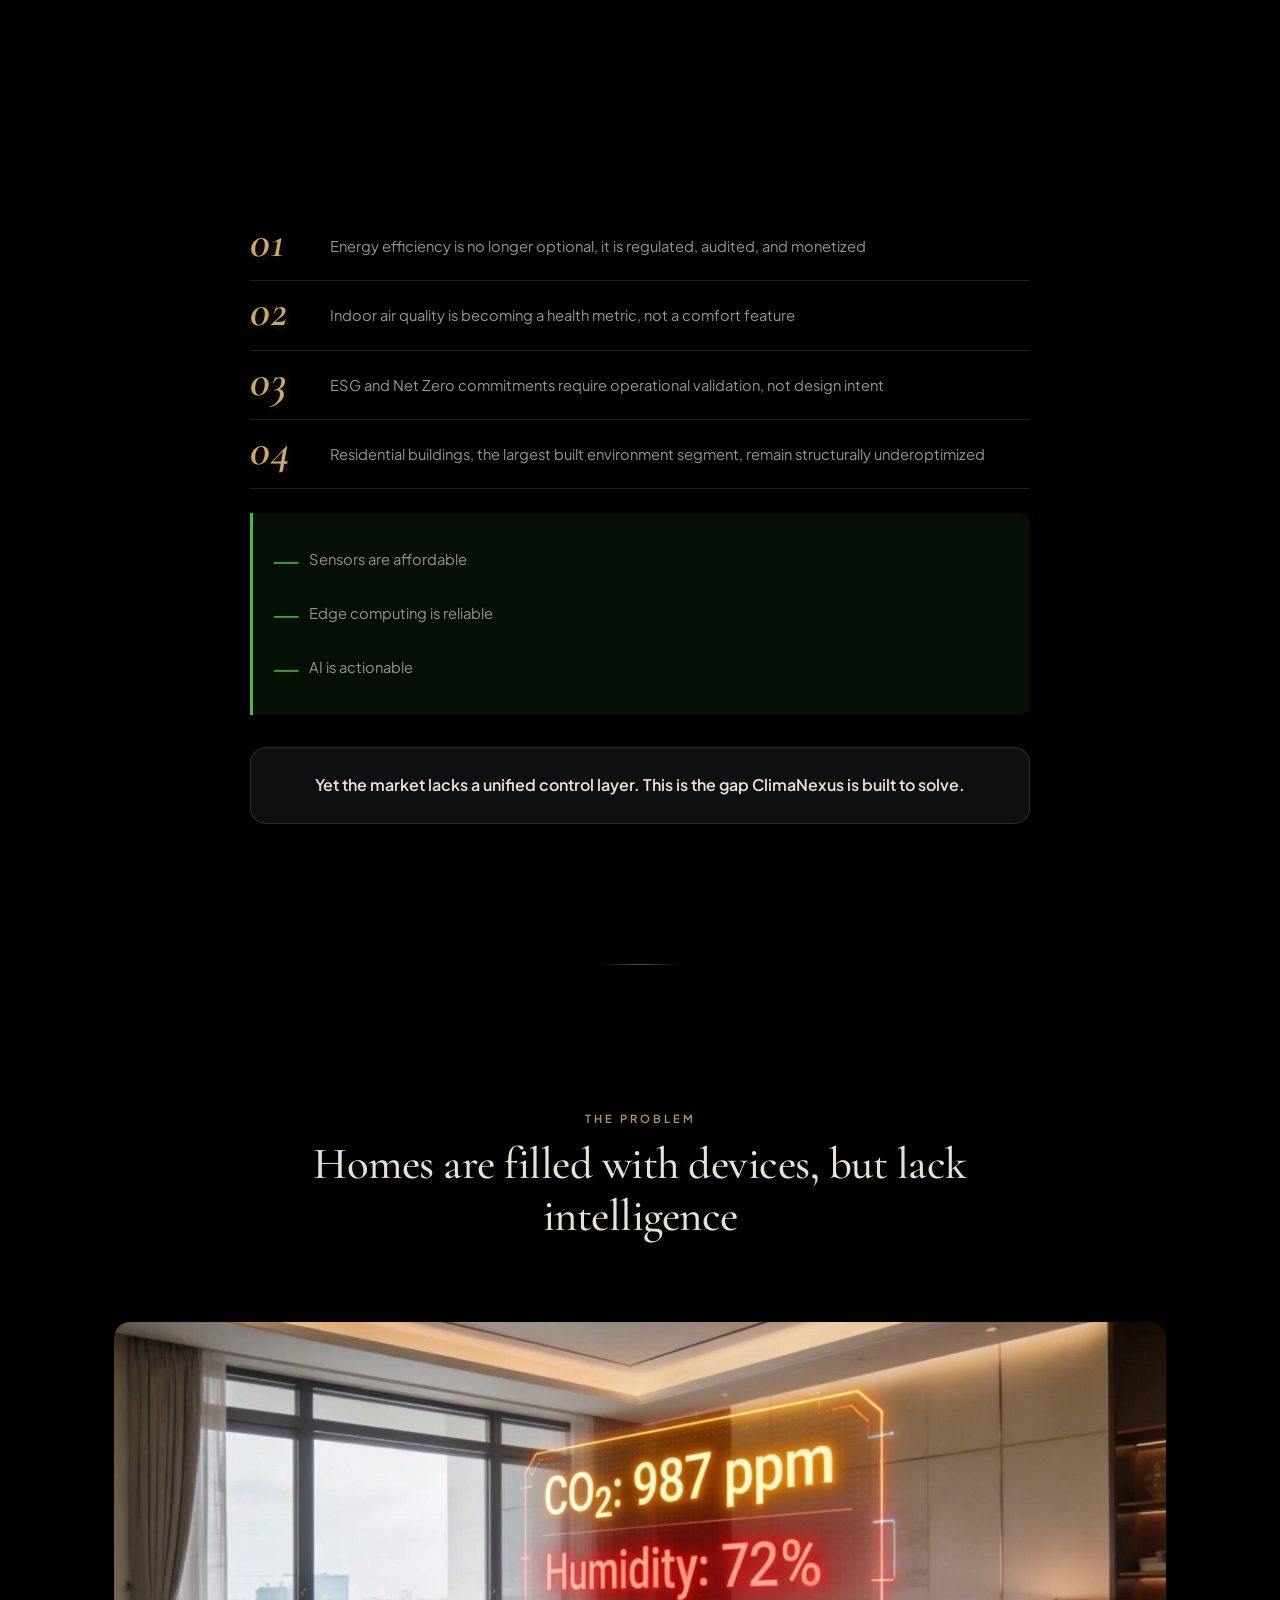
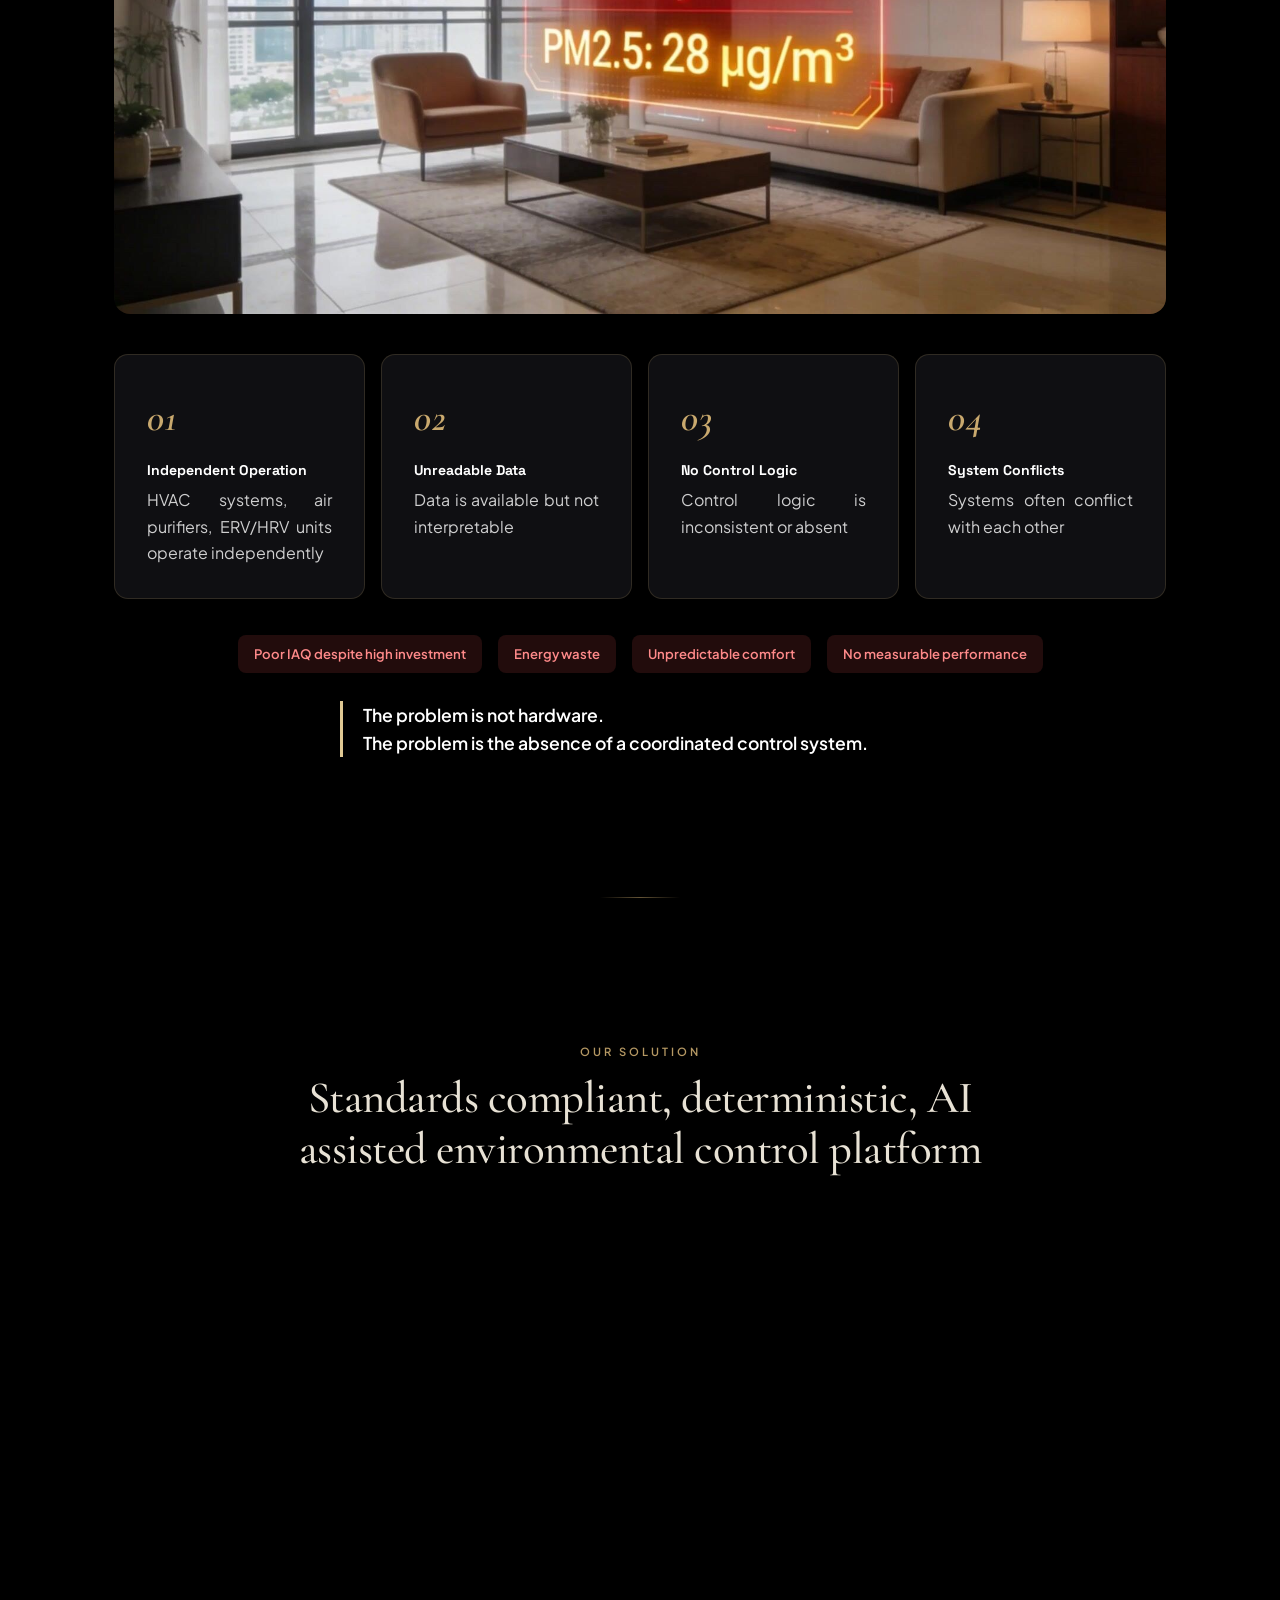
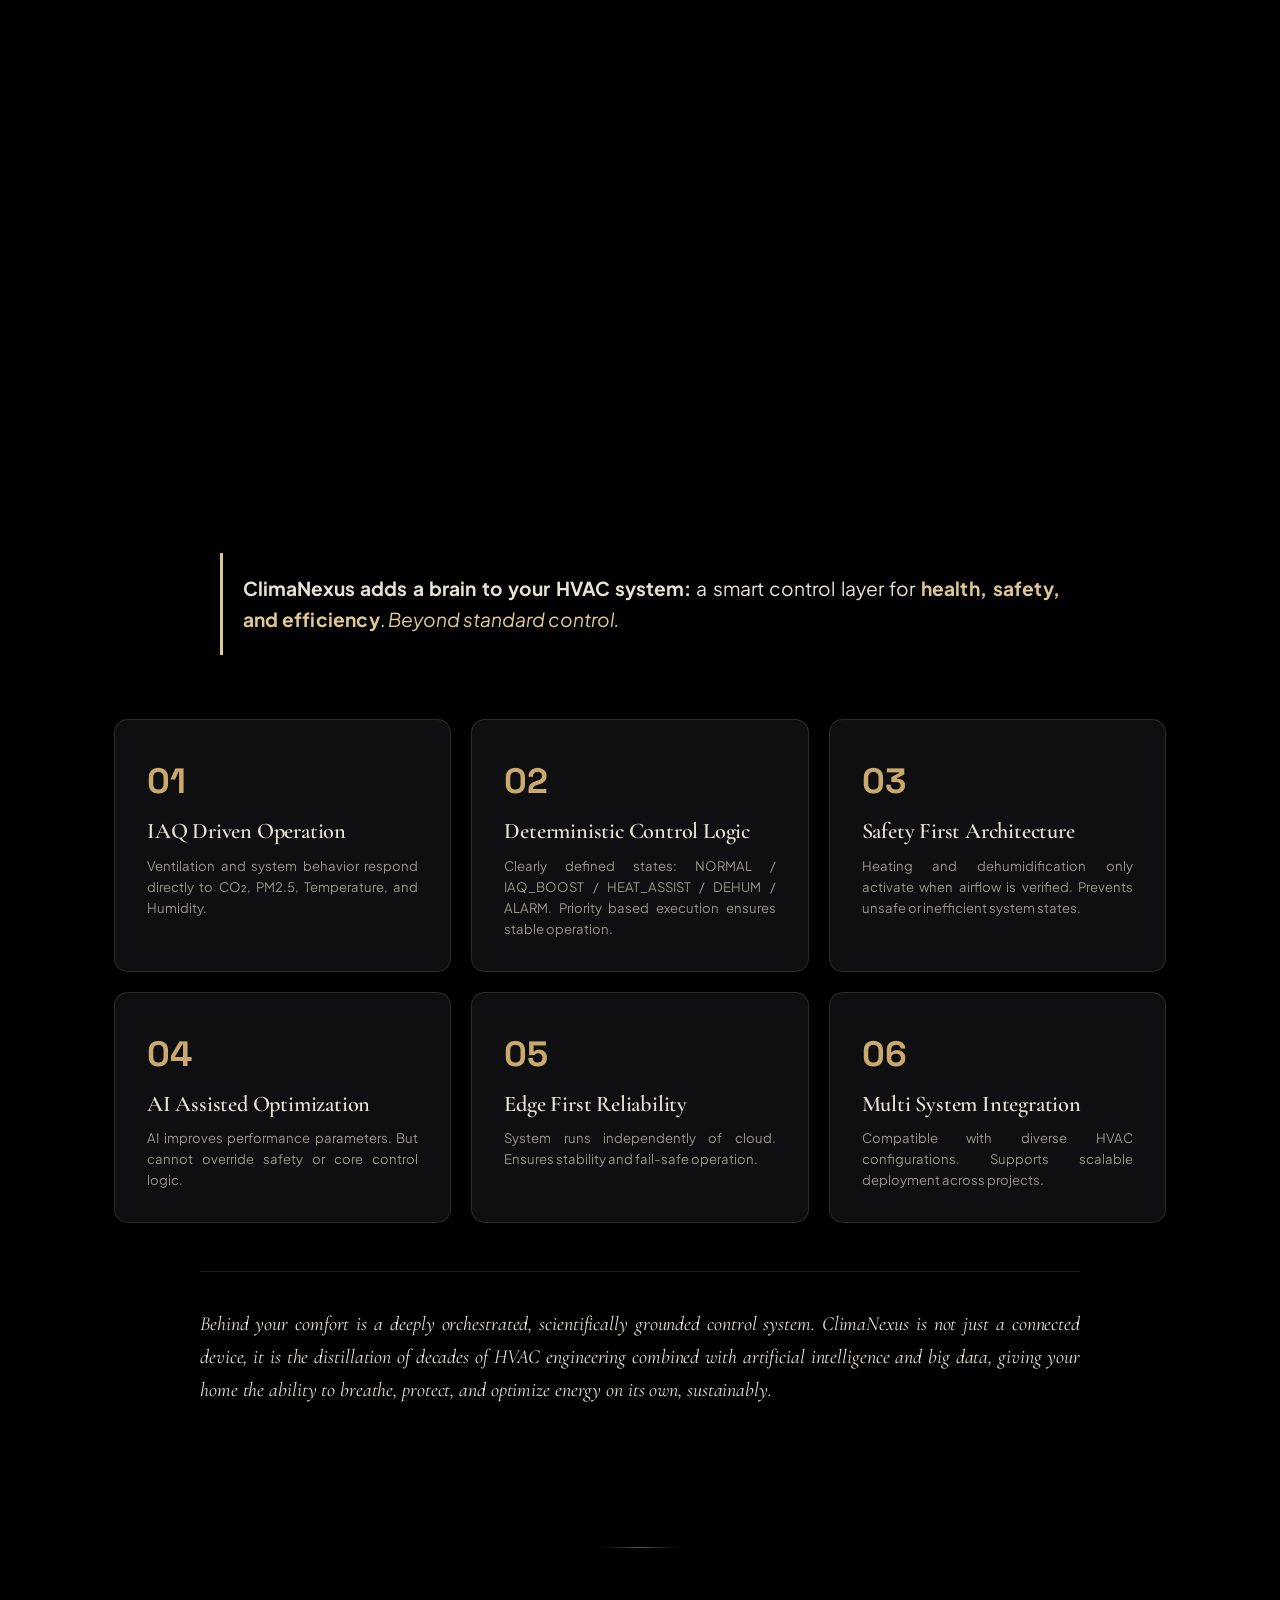
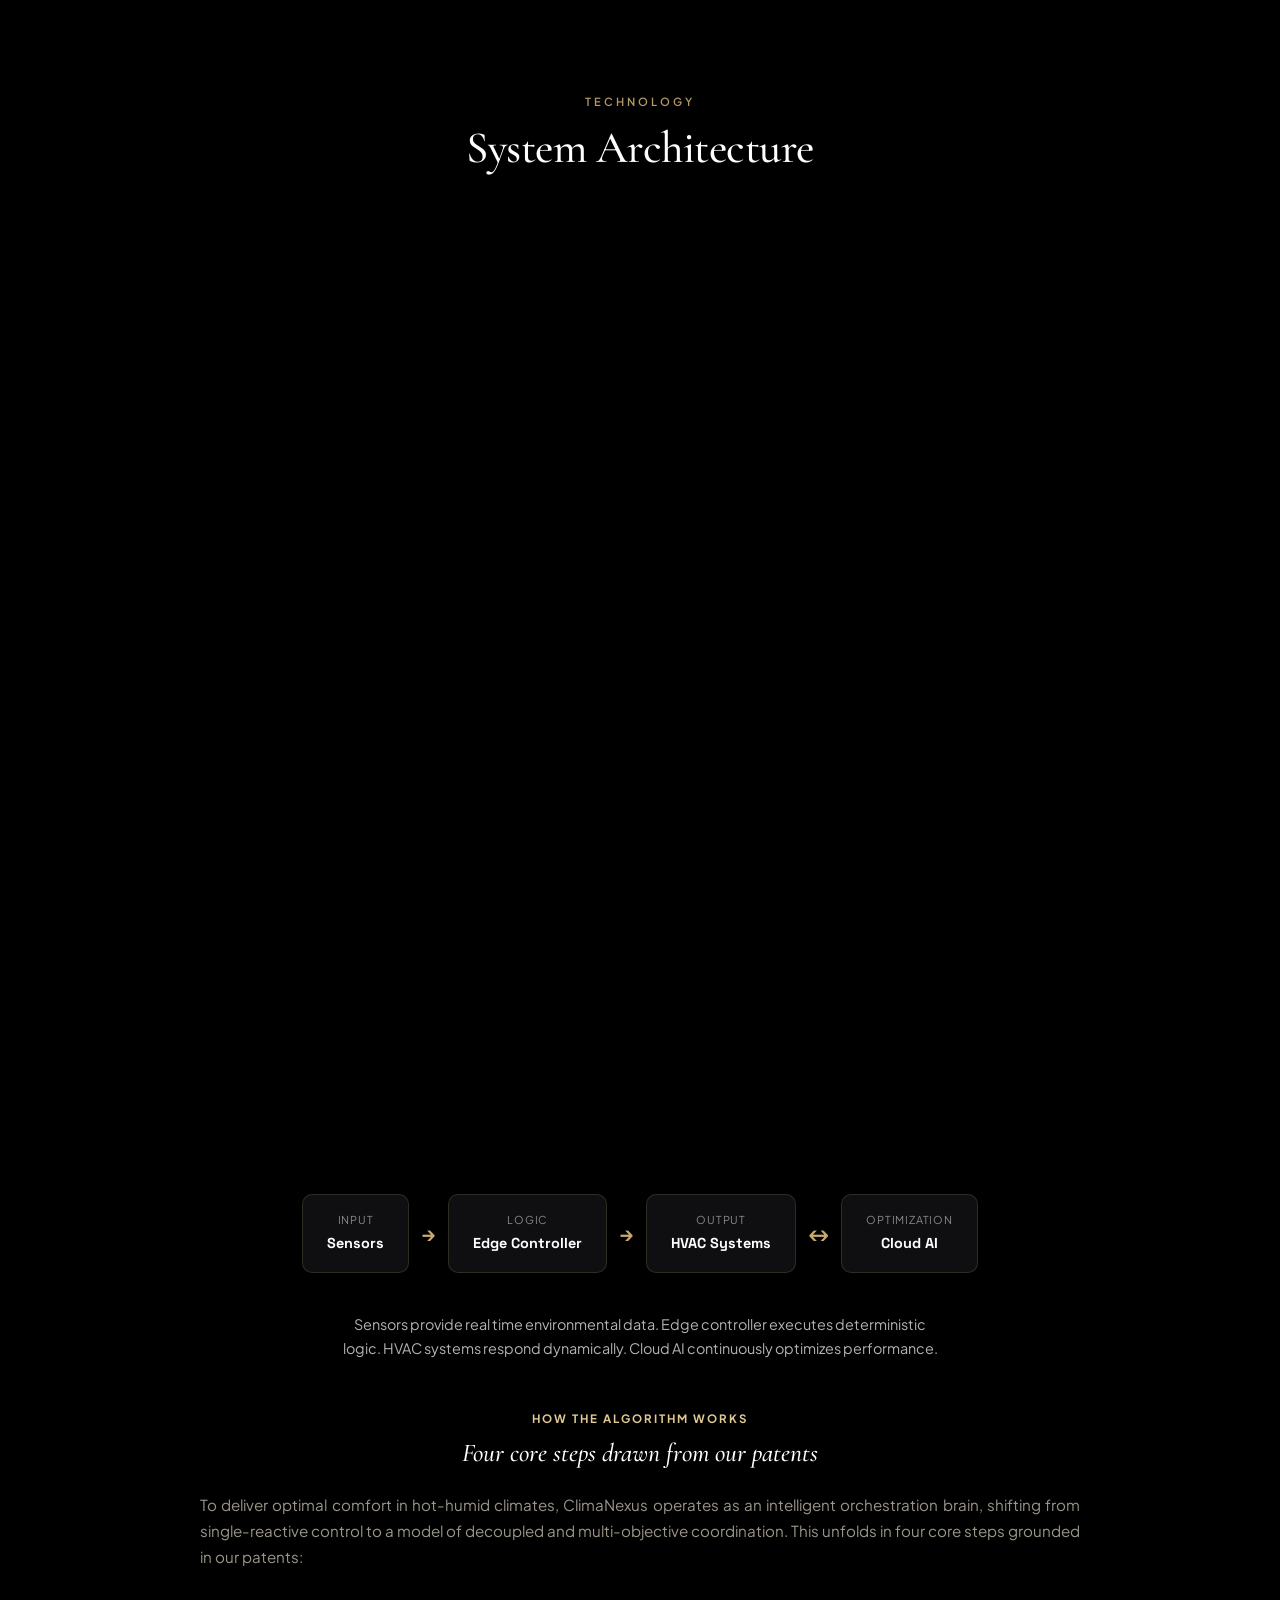
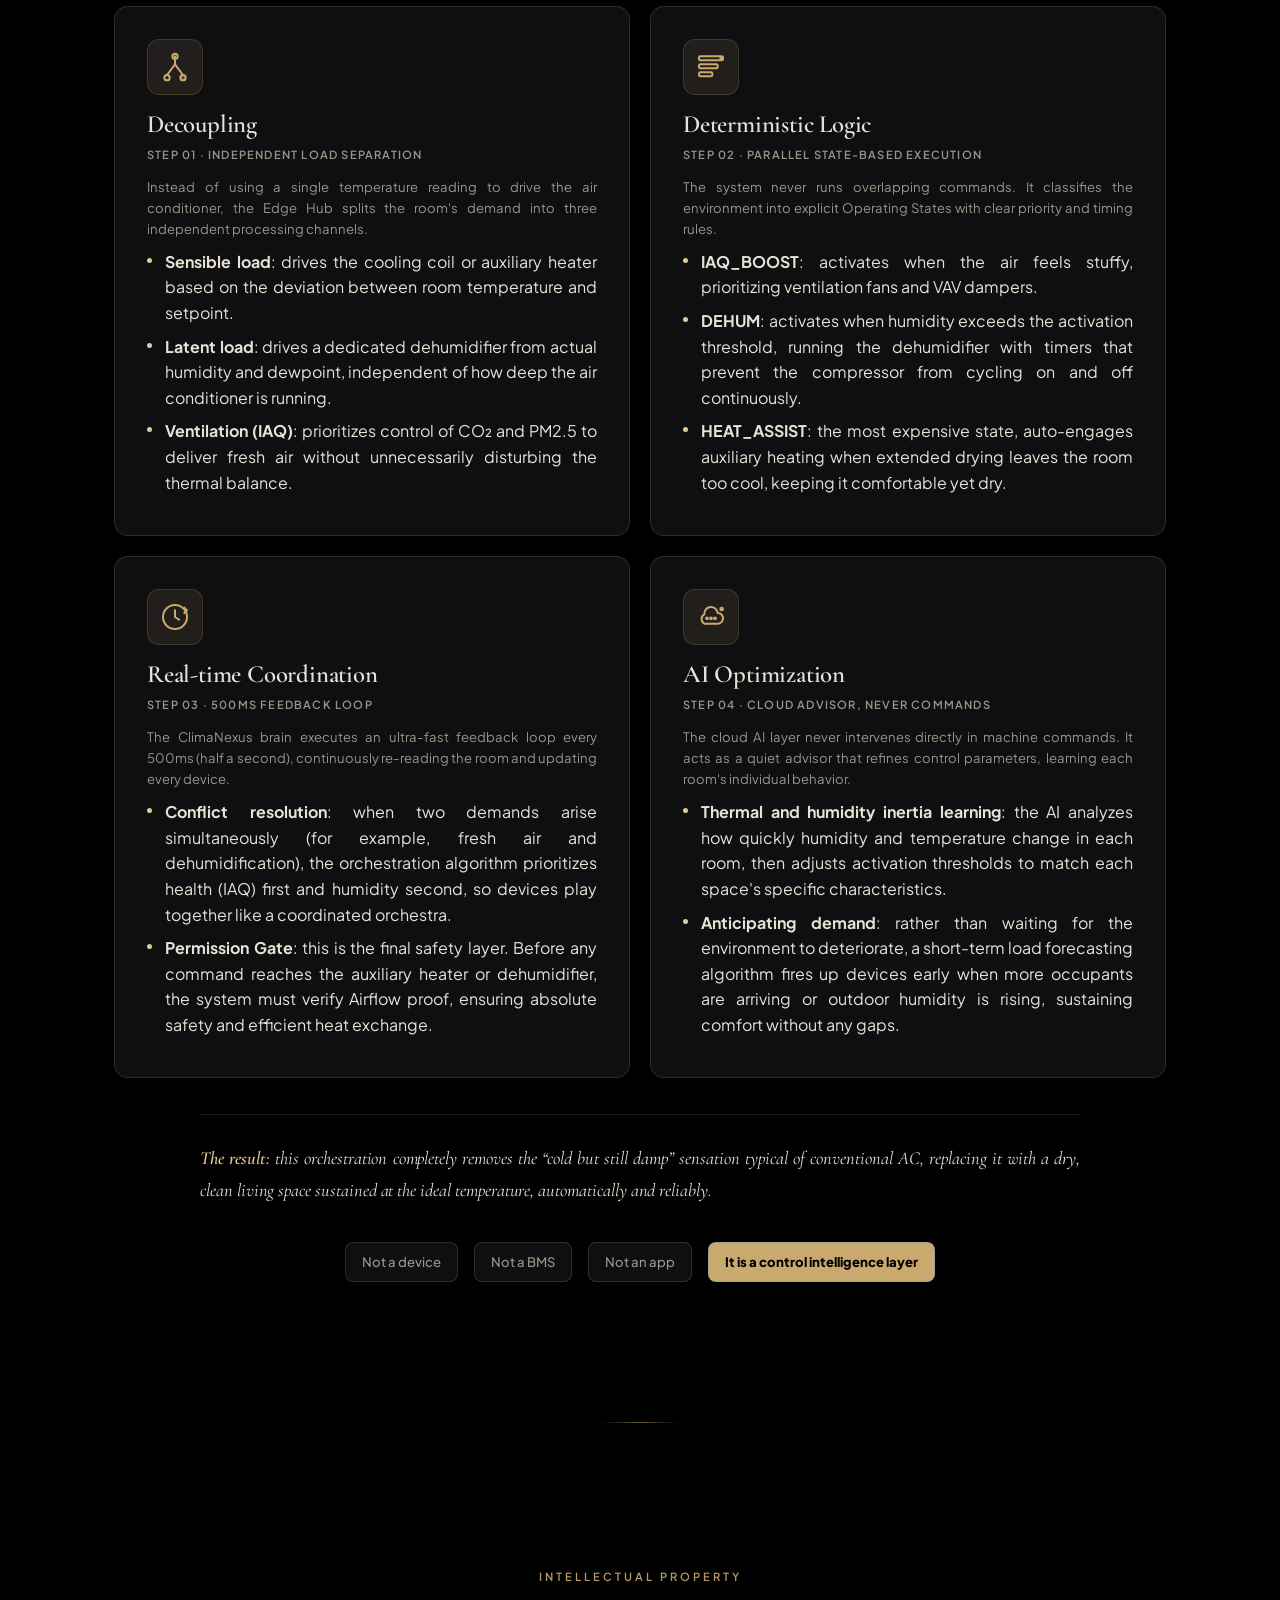
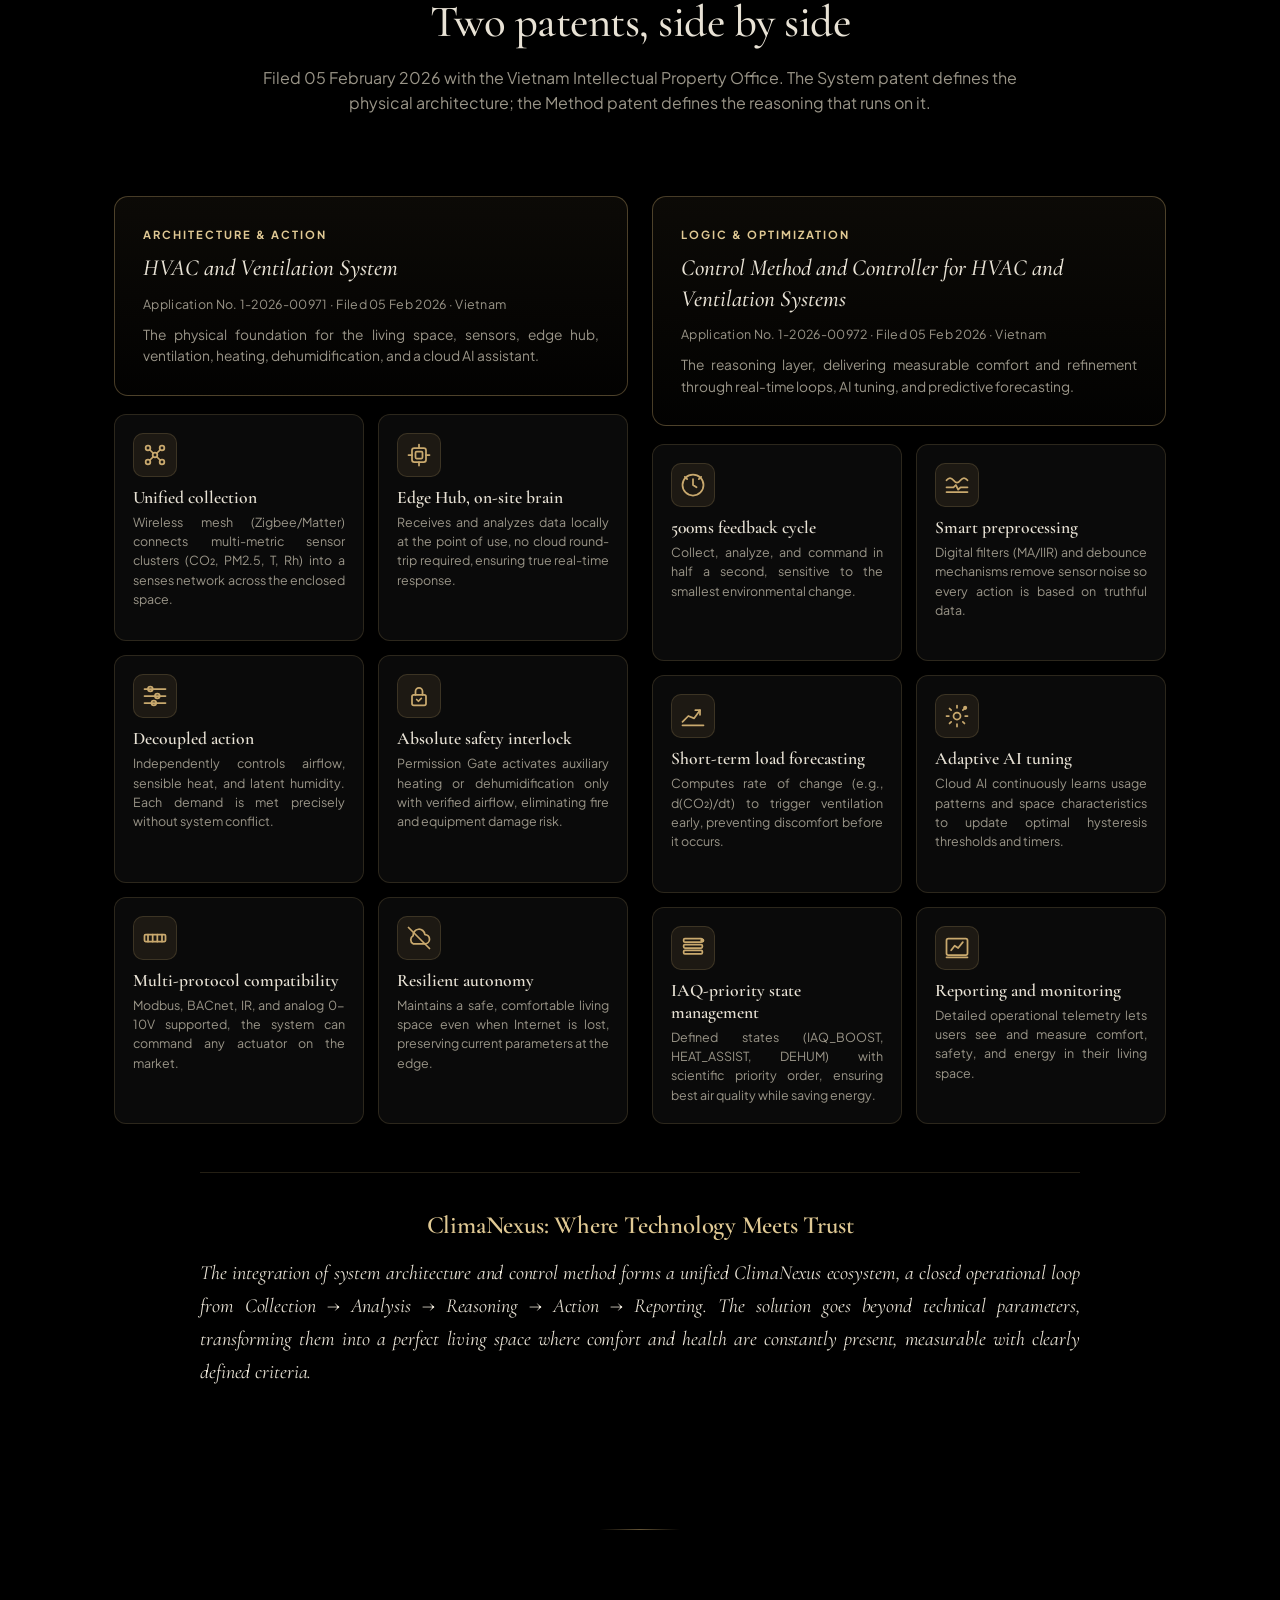
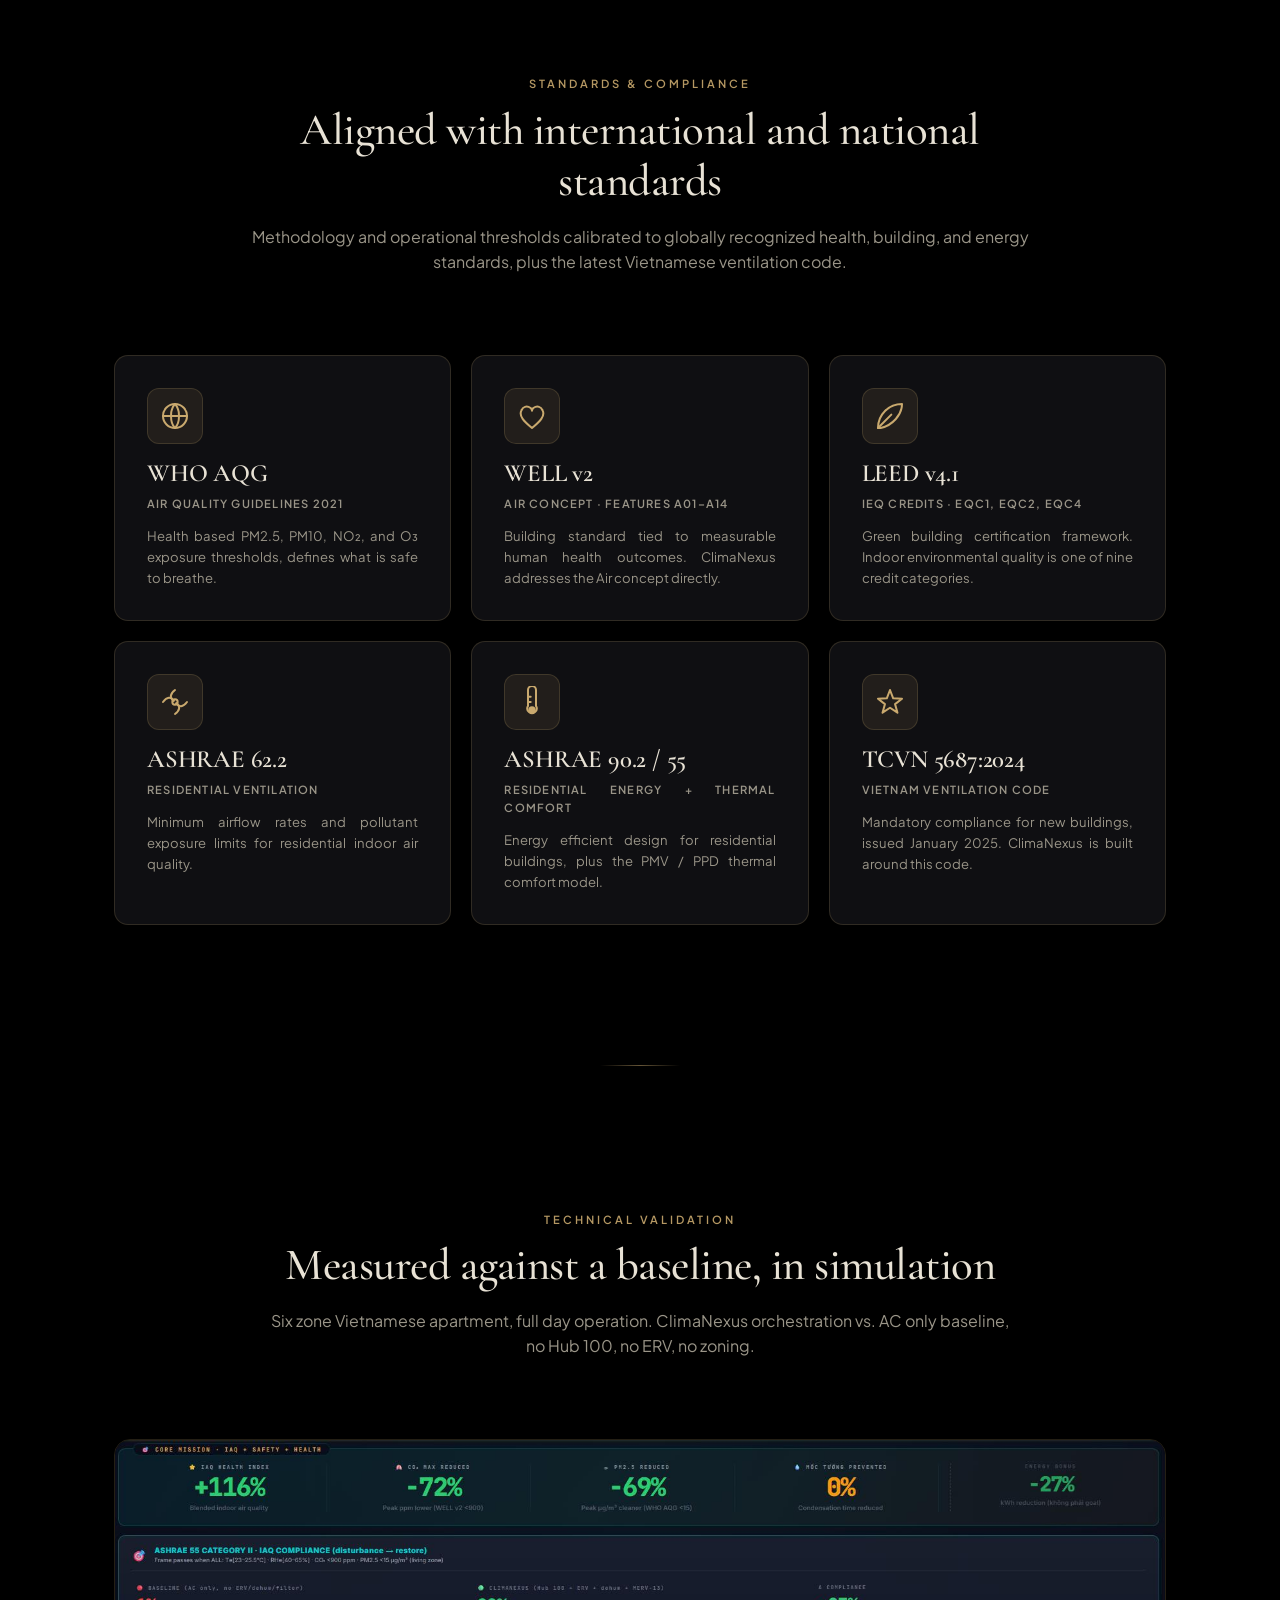
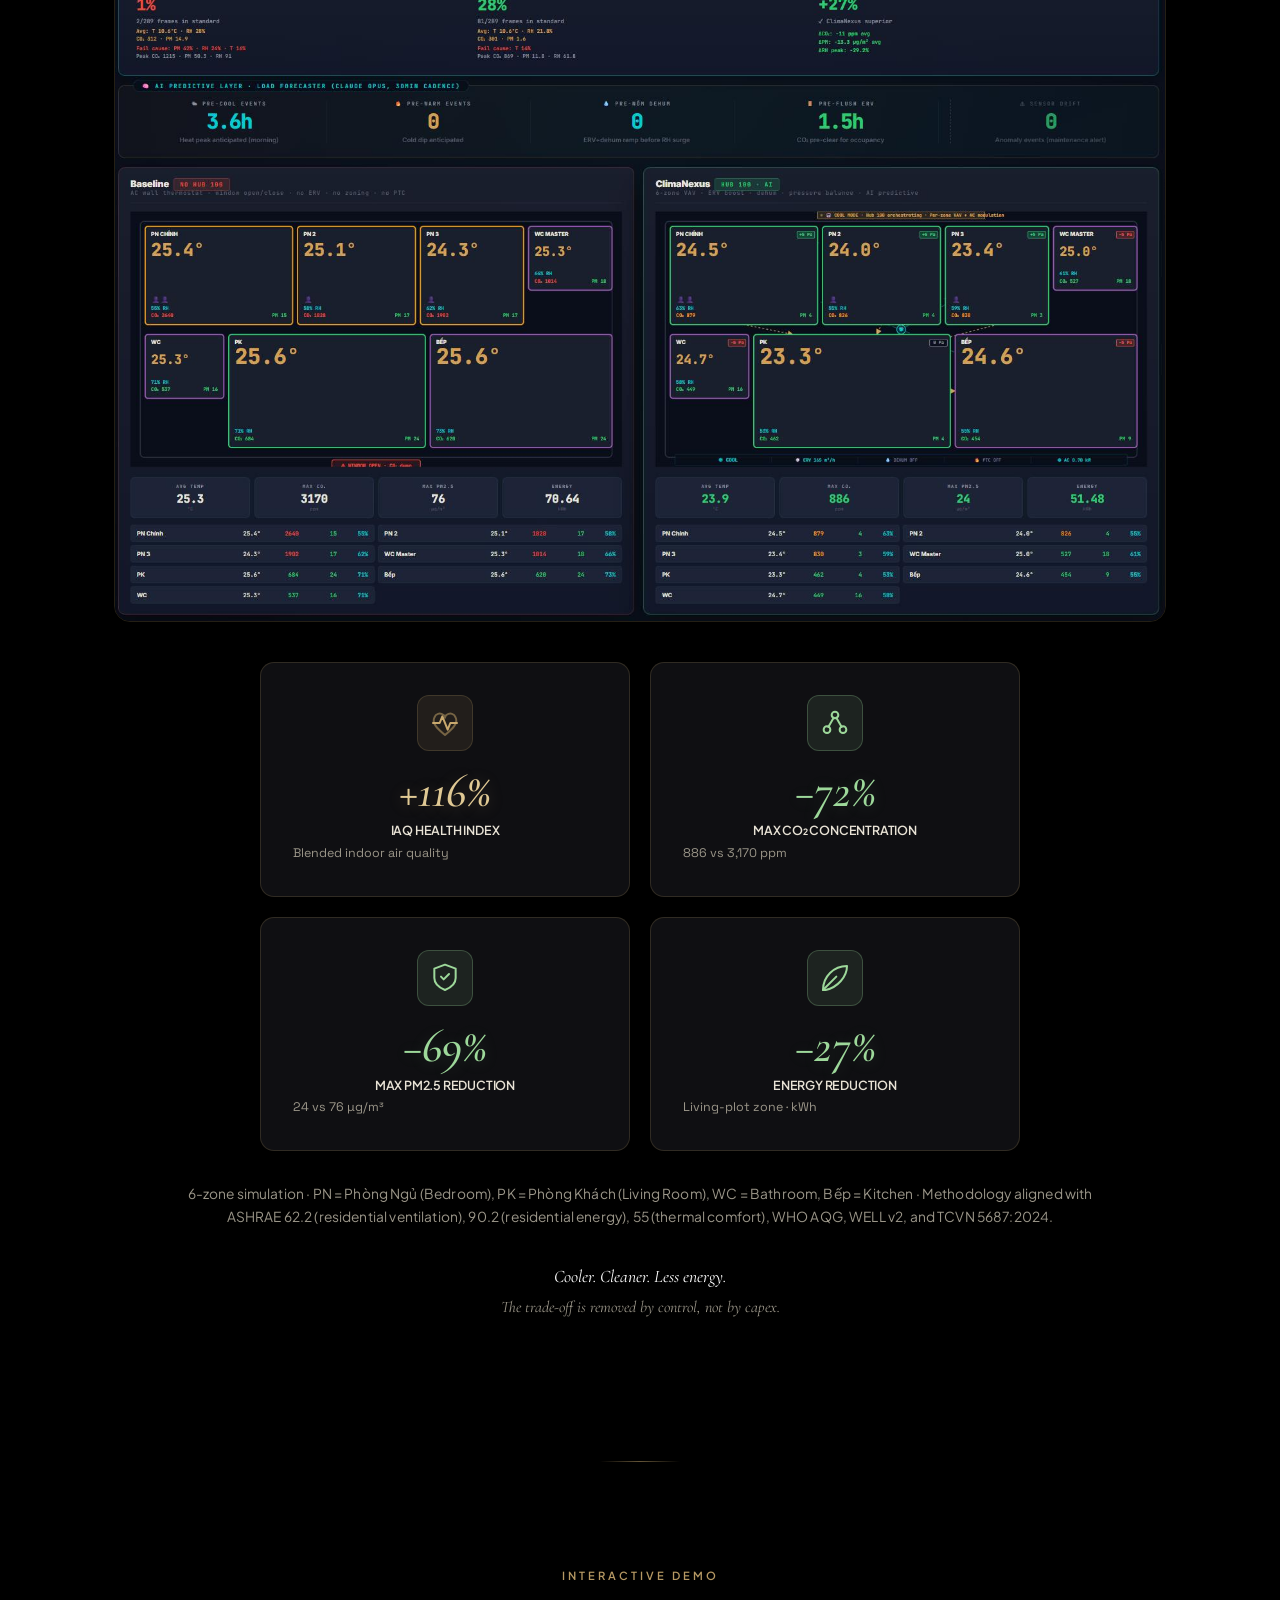
==== commit 16d0c1a9: "Demo links: hero CTA + demo-note now point to demo.climanexusvn.com/dashboard" ====
--- a/index.html
+++ b/index.html
@@ -735,7 +735,7 @@
 <li>Built on deterministic control logic with AI assisted optimization</li>
 <li>Designed for scalable deployment across residential ecosystems</li>
 </ul>
-<div class="hero-btns"><a href="#technology" class="btn btn-p">Explore Technology →</a><a href="/demo" target="_blank" class="btn btn-g">🎯 Live Demo →</a><a href="#cta" class="btn btn-s">Start a Conversation</a></div>
+<div class="hero-btns"><a href="#technology" class="btn btn-p">Explore Technology →</a><a href="https://demo.climanexusvn.com/dashboard" target="_blank" class="btn btn-g">🎯 Live Demo →</a><a href="#cta" class="btn btn-s">Start a Conversation</a></div>
 <div class="hero-stats">
 <div class="hero-stat"><div class="val">30%</div><div class="lbl">Energy Savings</div></div>
 <div class="hero-stat"><div class="val">15%</div><div class="lbl">Focus Increase</div></div>
@@ -974,7 +974,7 @@
   loading="lazy"></iframe>
 </div>
 </div>
-<div class="demo-note">Live Hub 100 simulator · 24h family cycle in Hanoi · <a href="/demo" target="_blank">Open full simulator →</a></div>
+<div class="demo-note">Live Hub 100 simulator · 24h family cycle in Hanoi · <a href="https://demo.climanexusvn.com/dashboard" target="_blank">Open full simulator →</a></div>
 </div>
 </section>
 
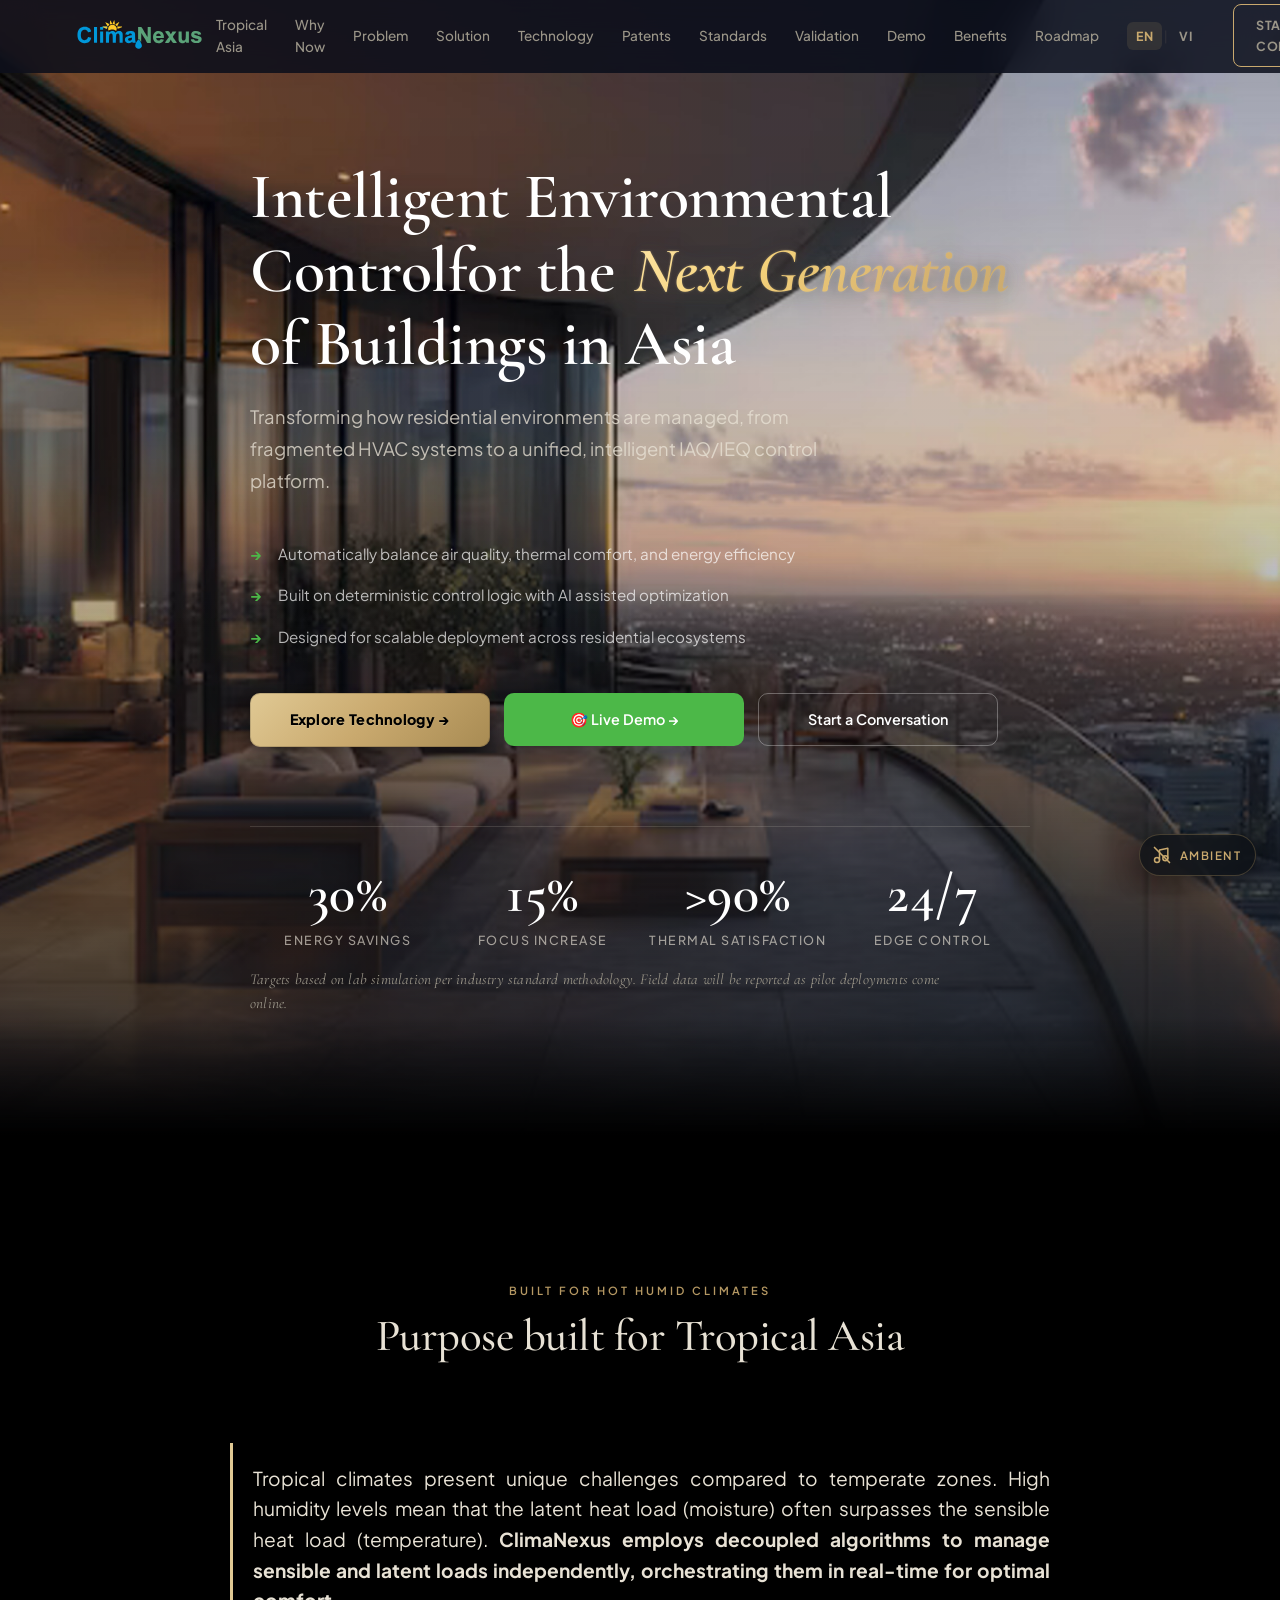
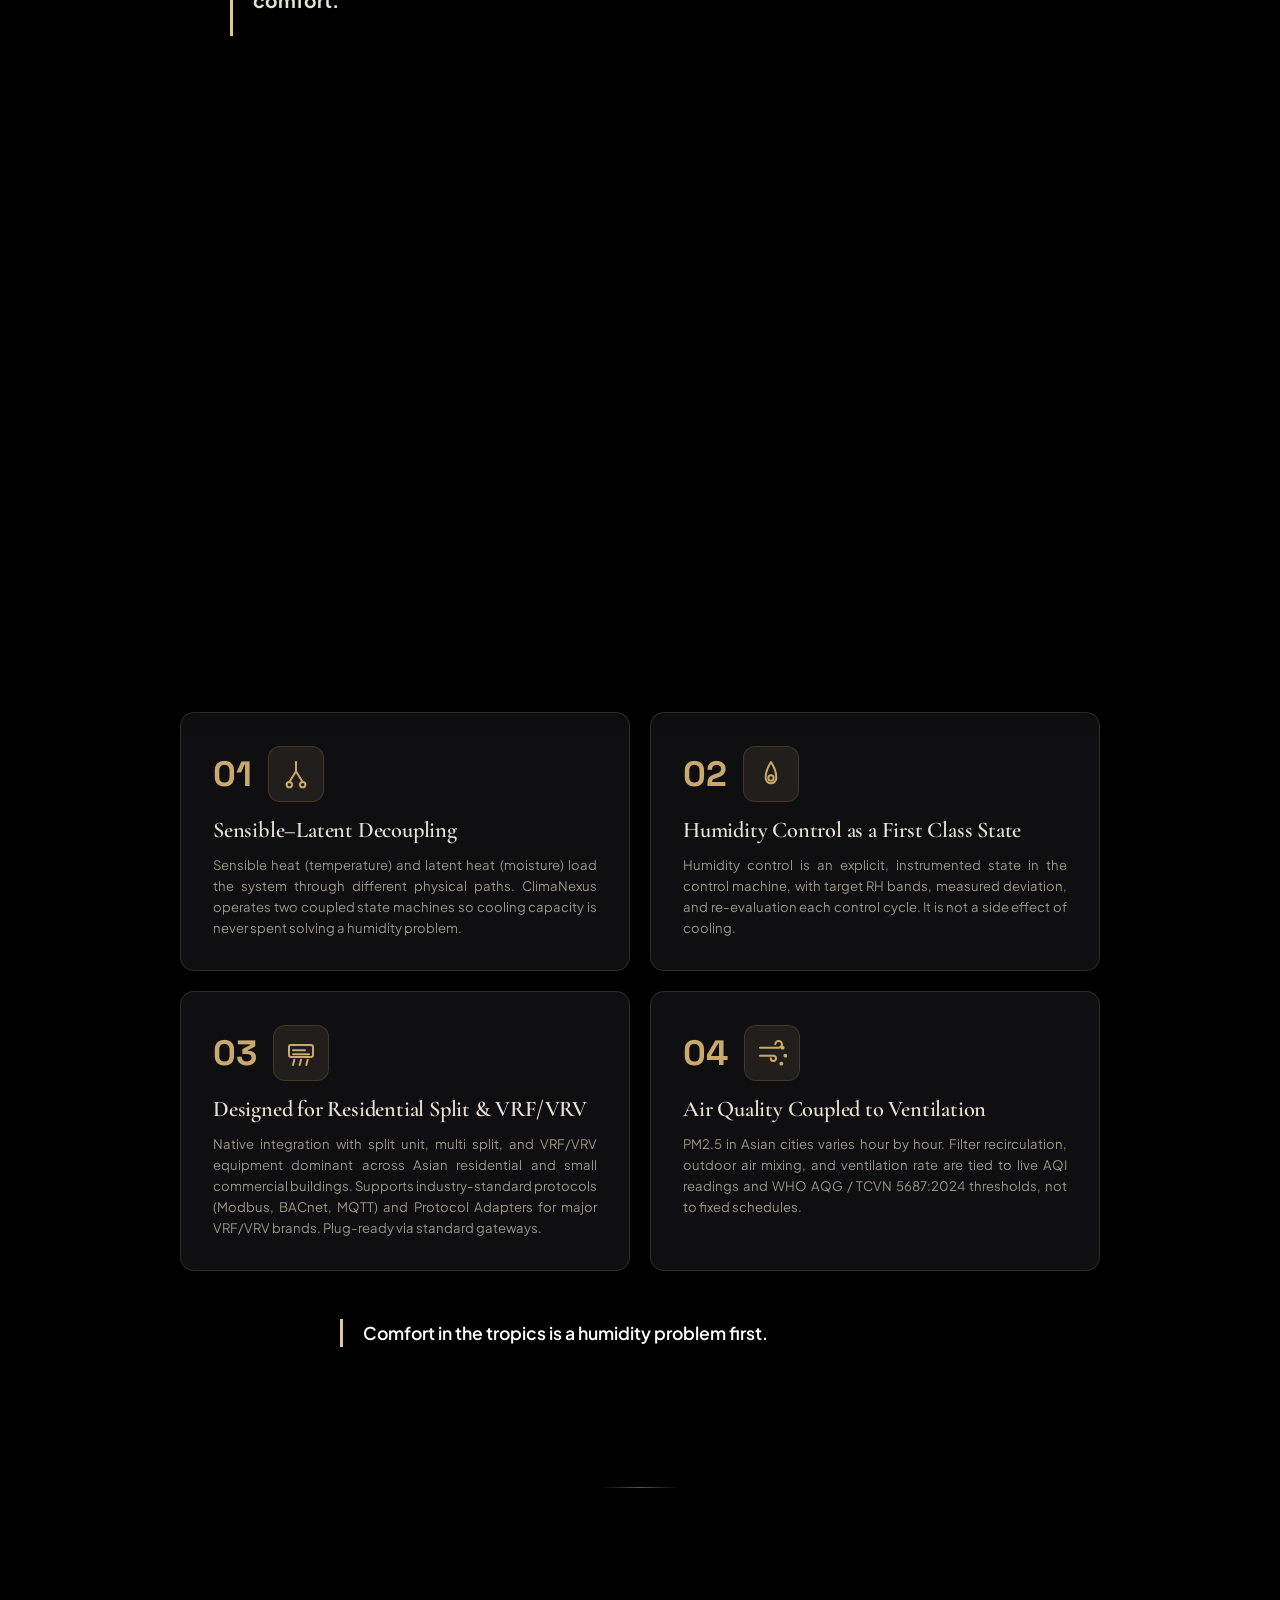
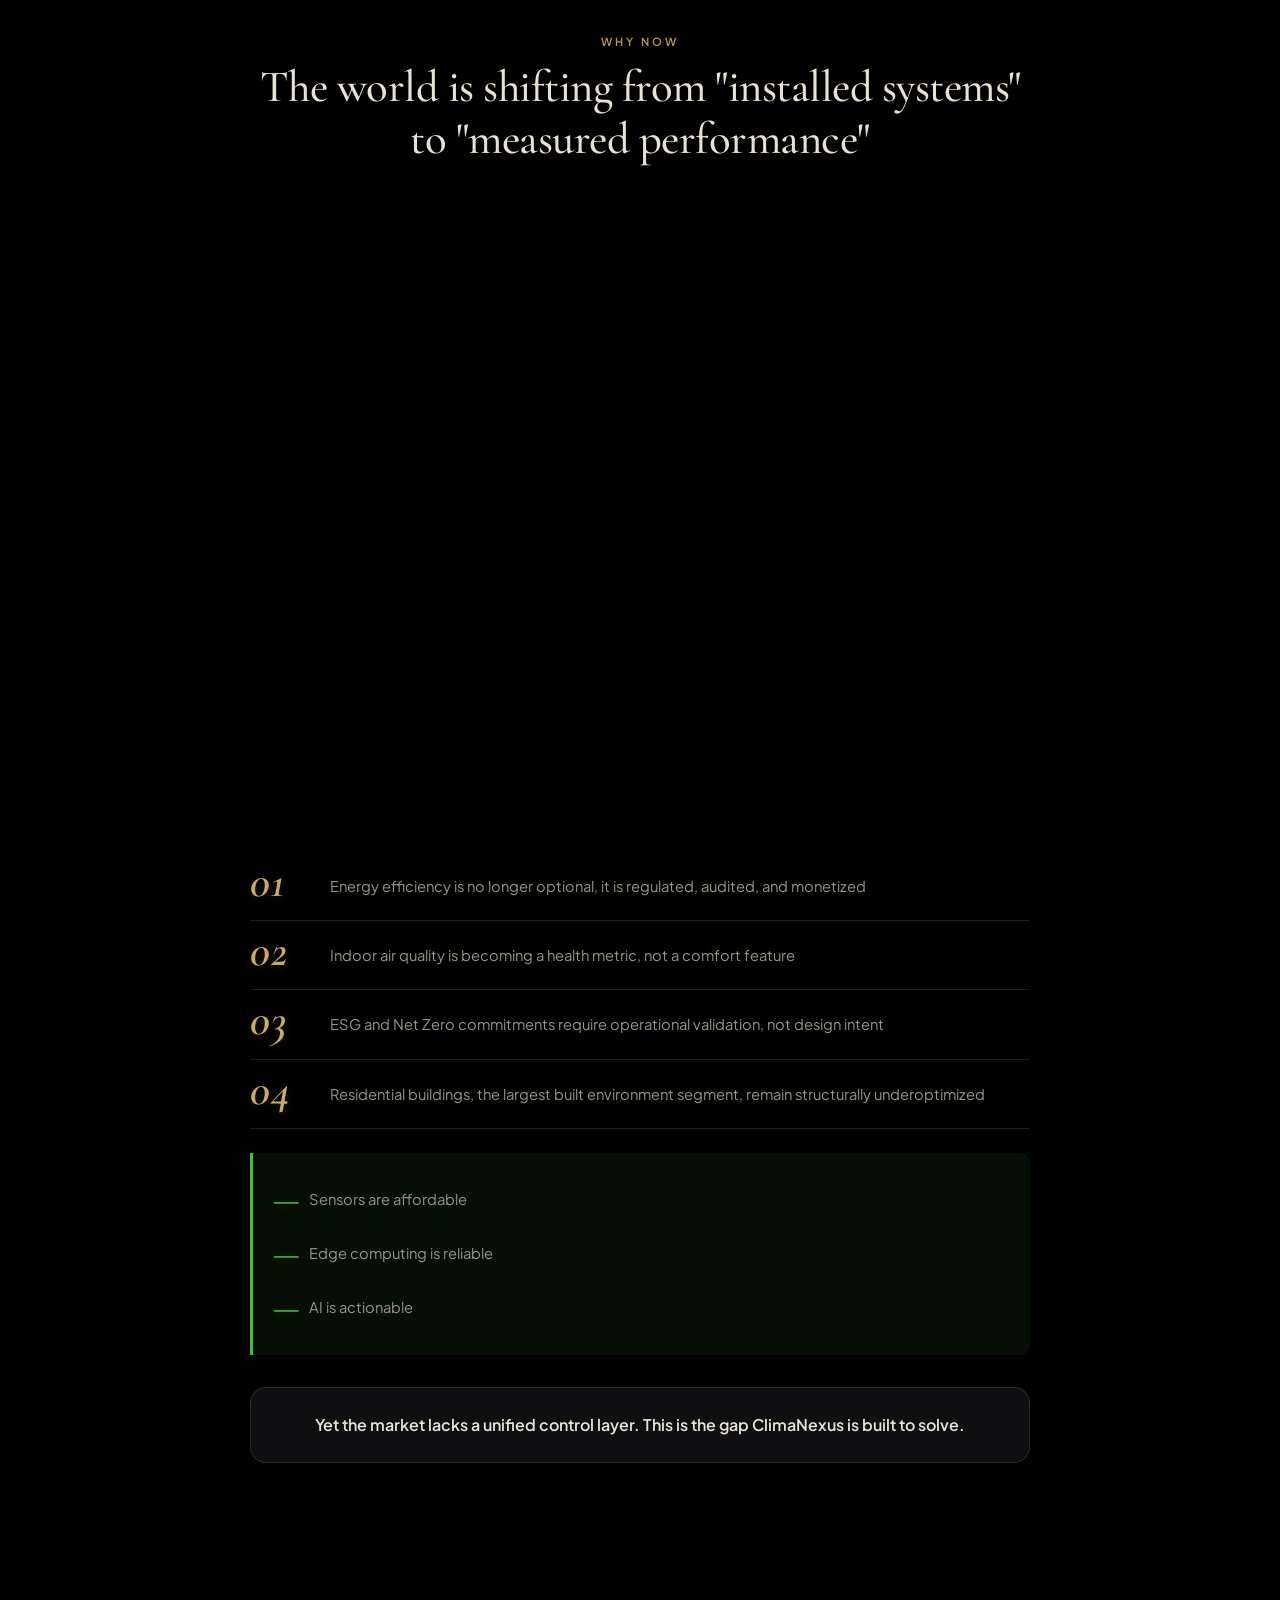
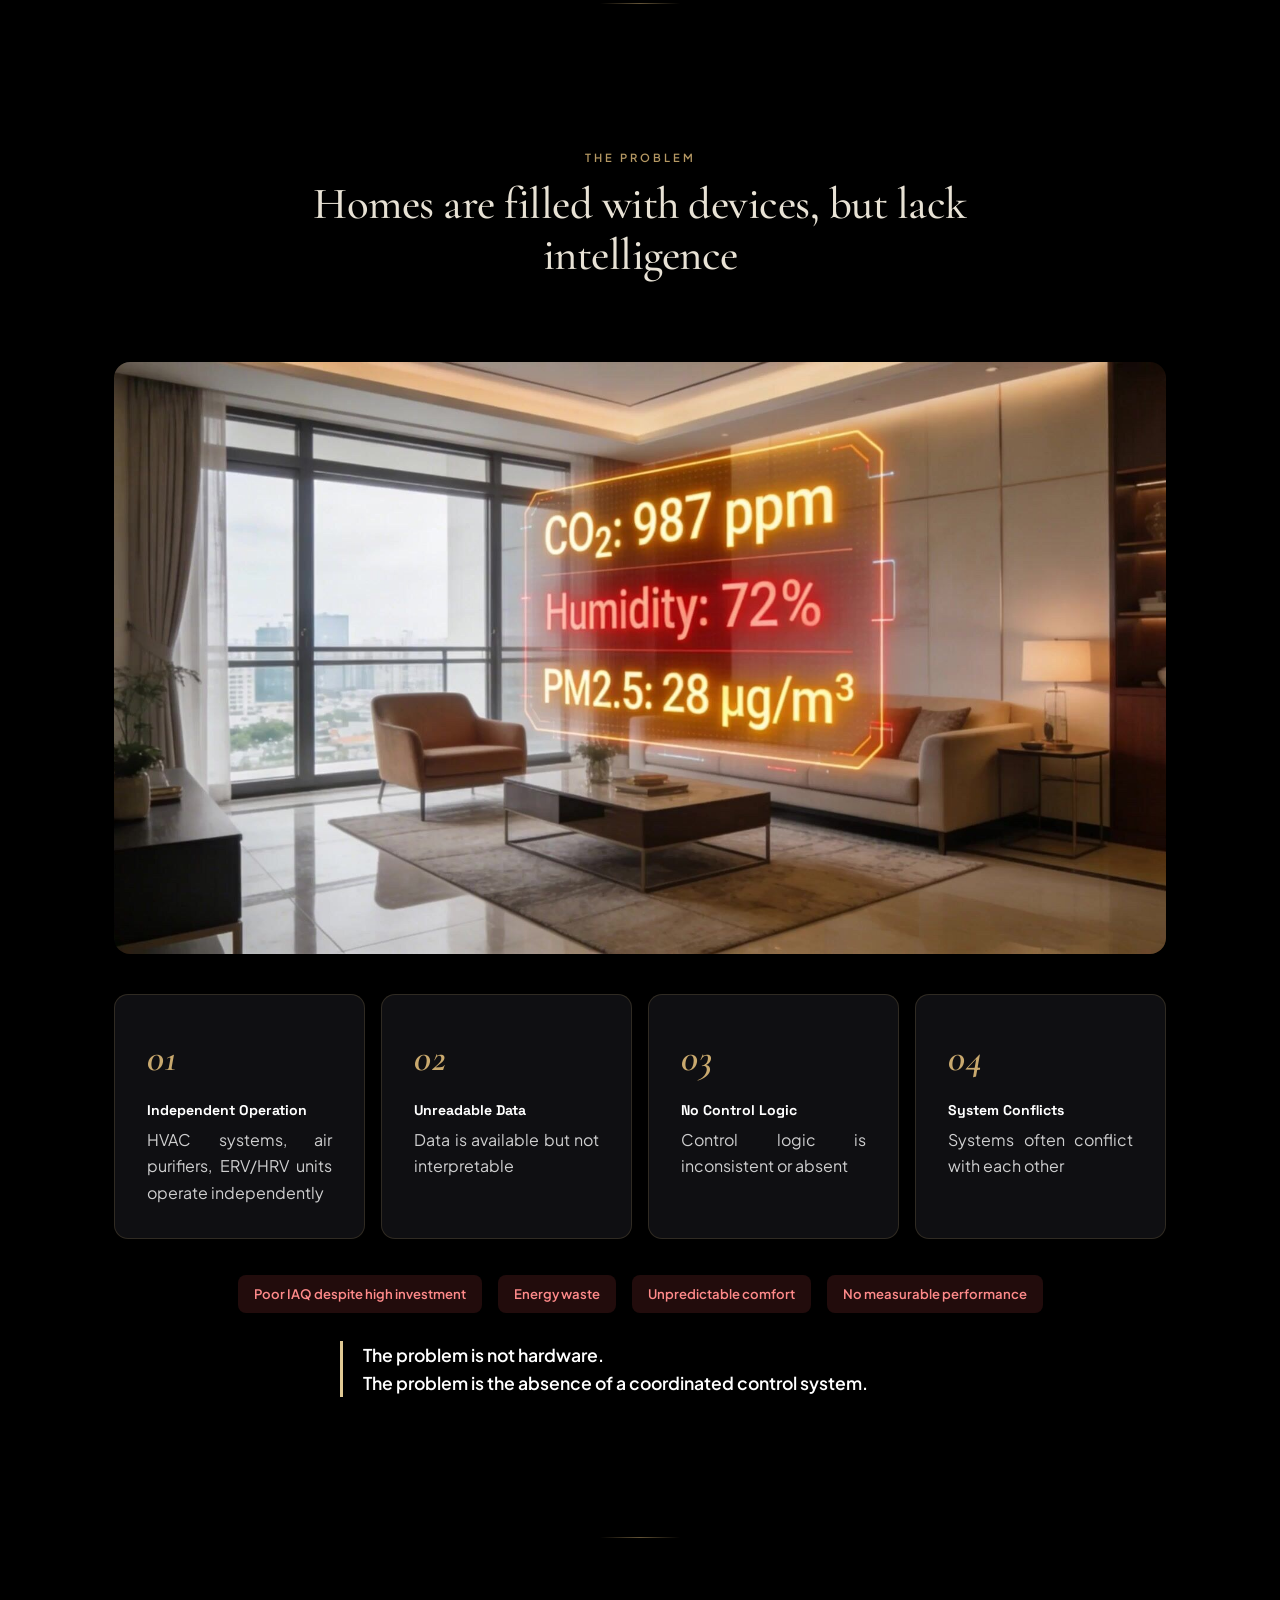
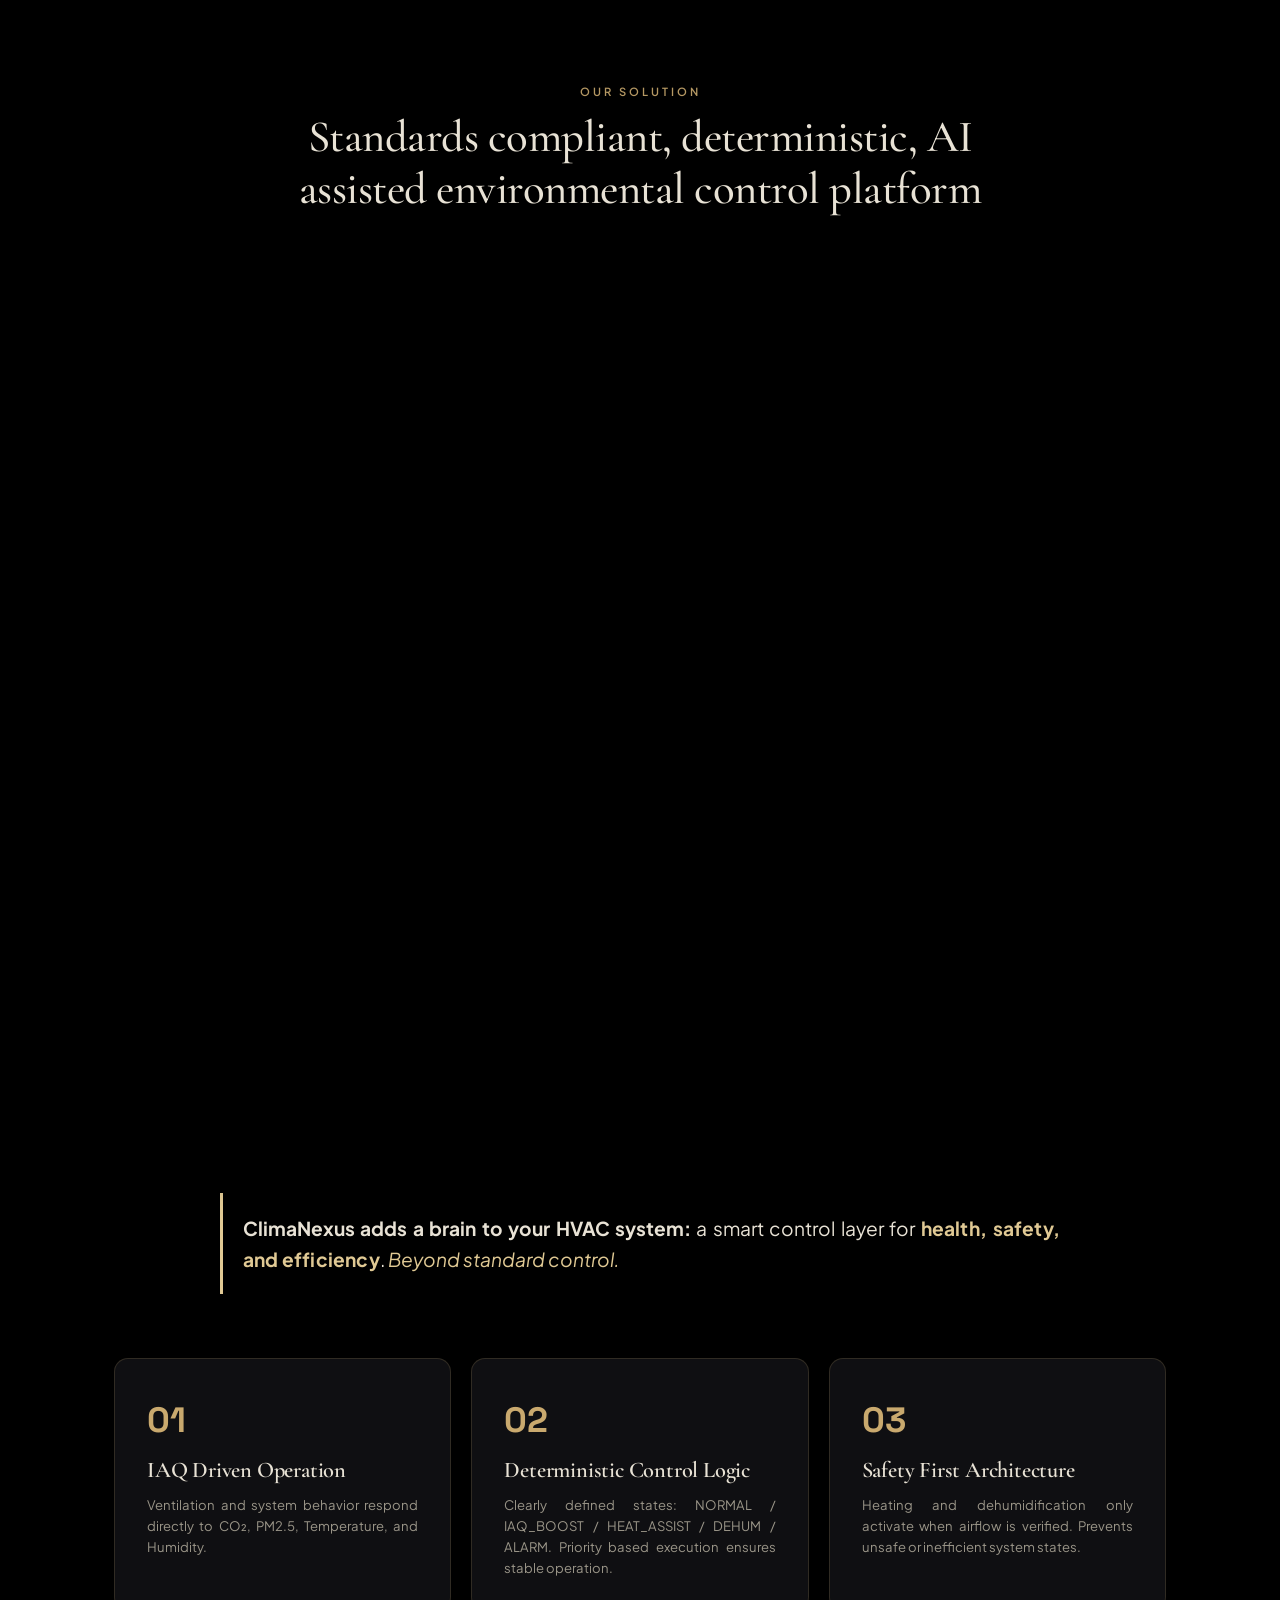
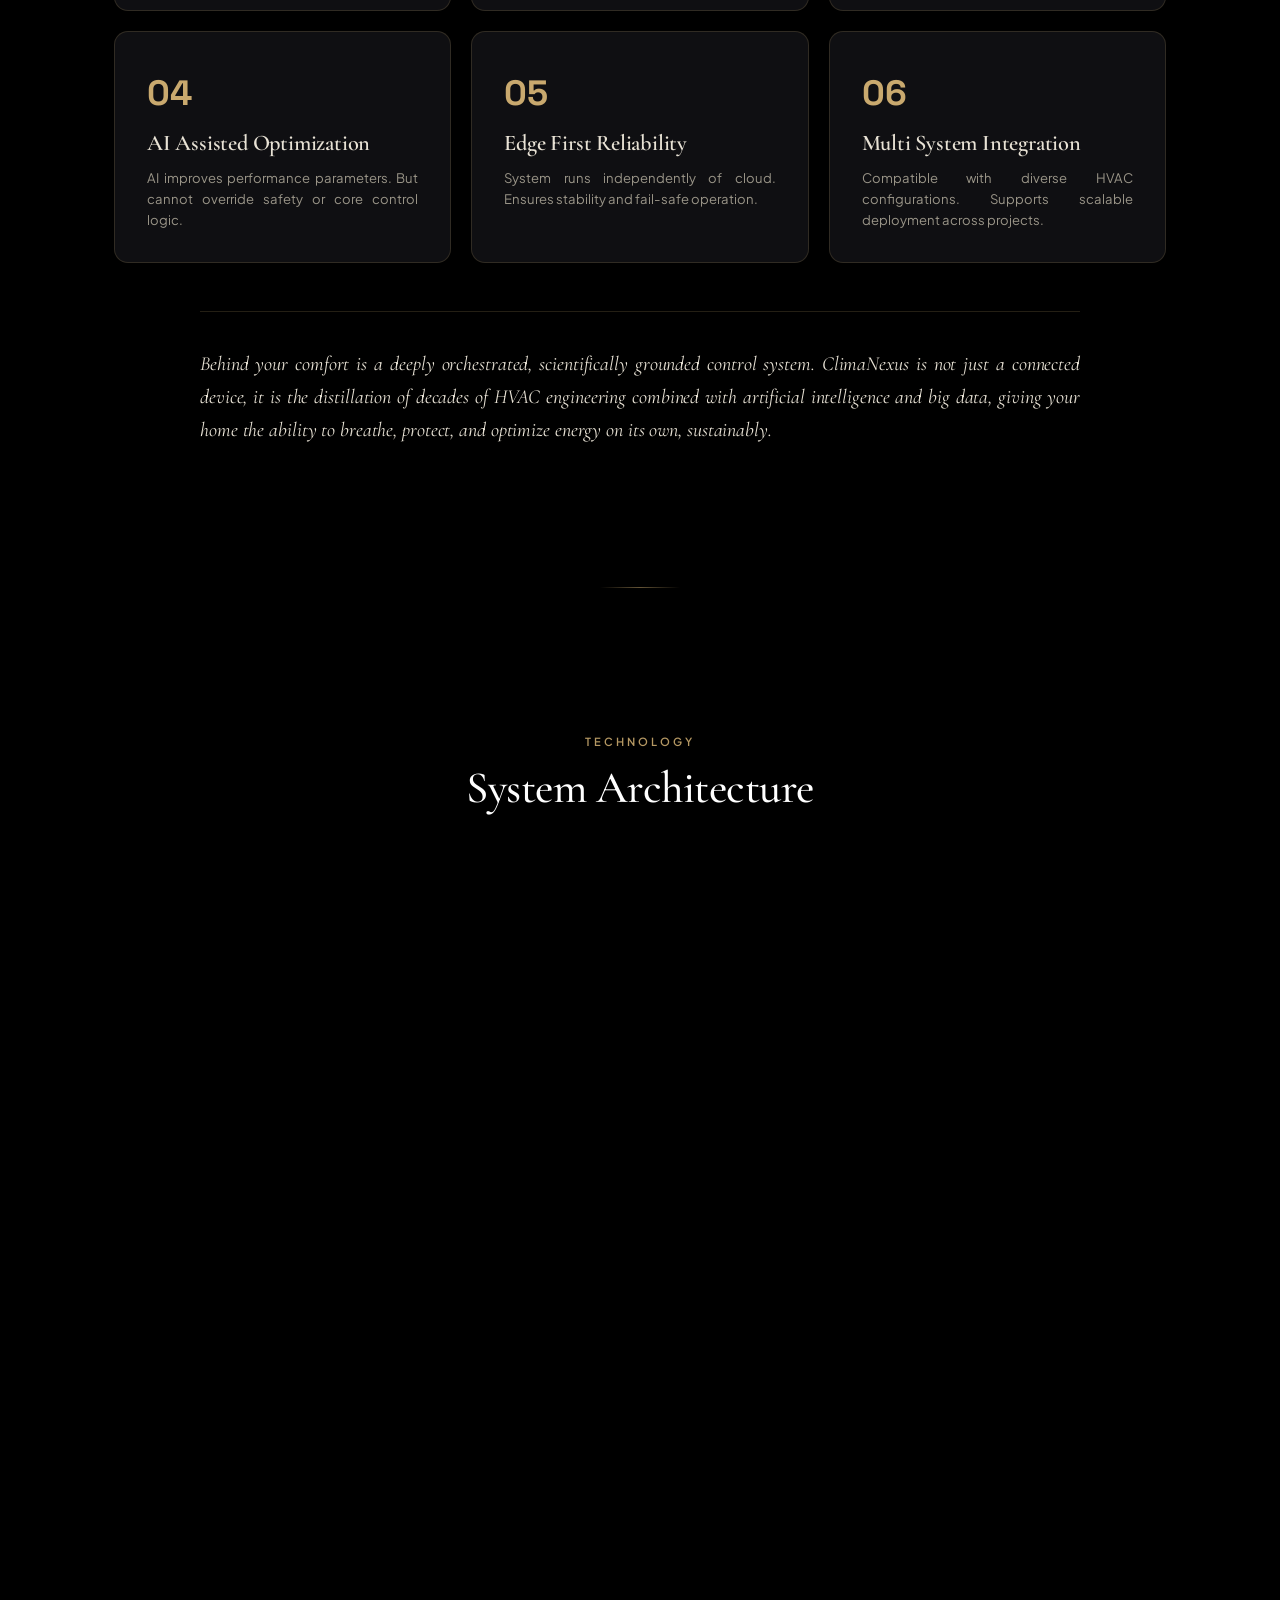
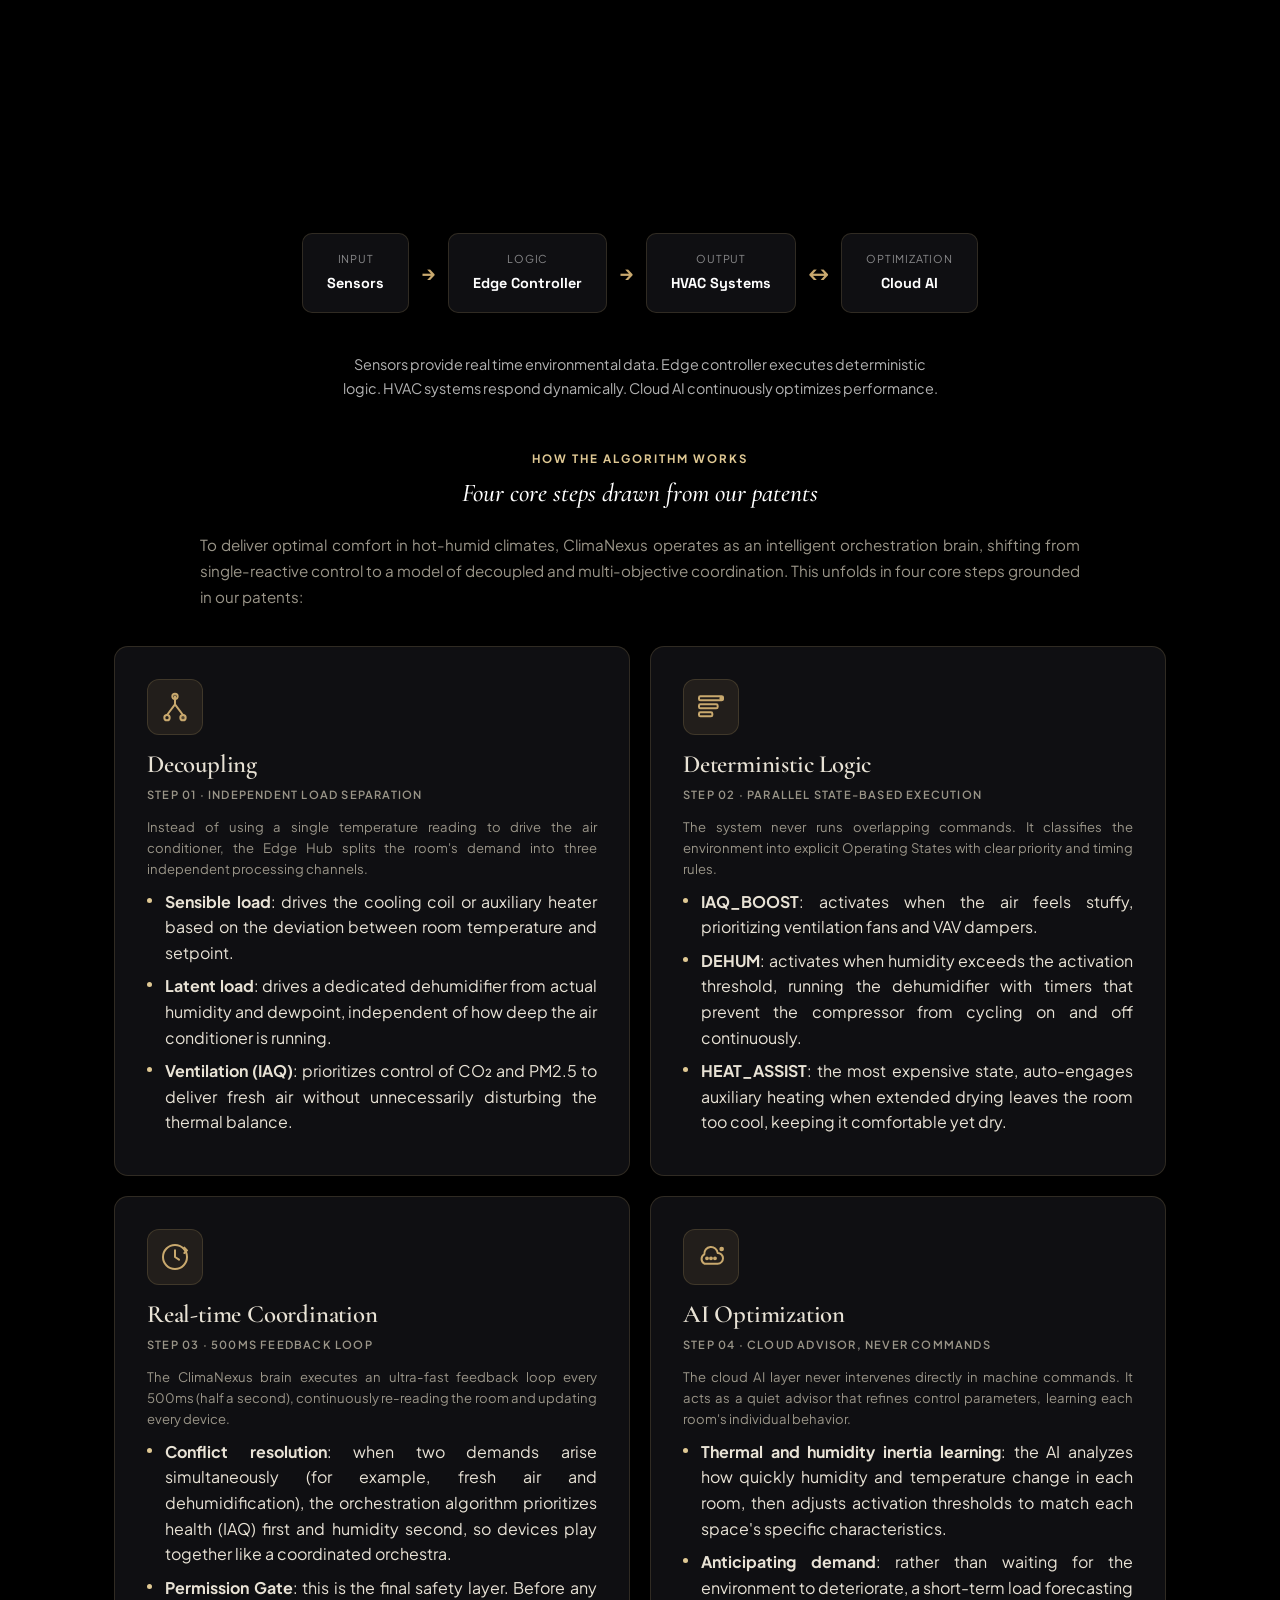
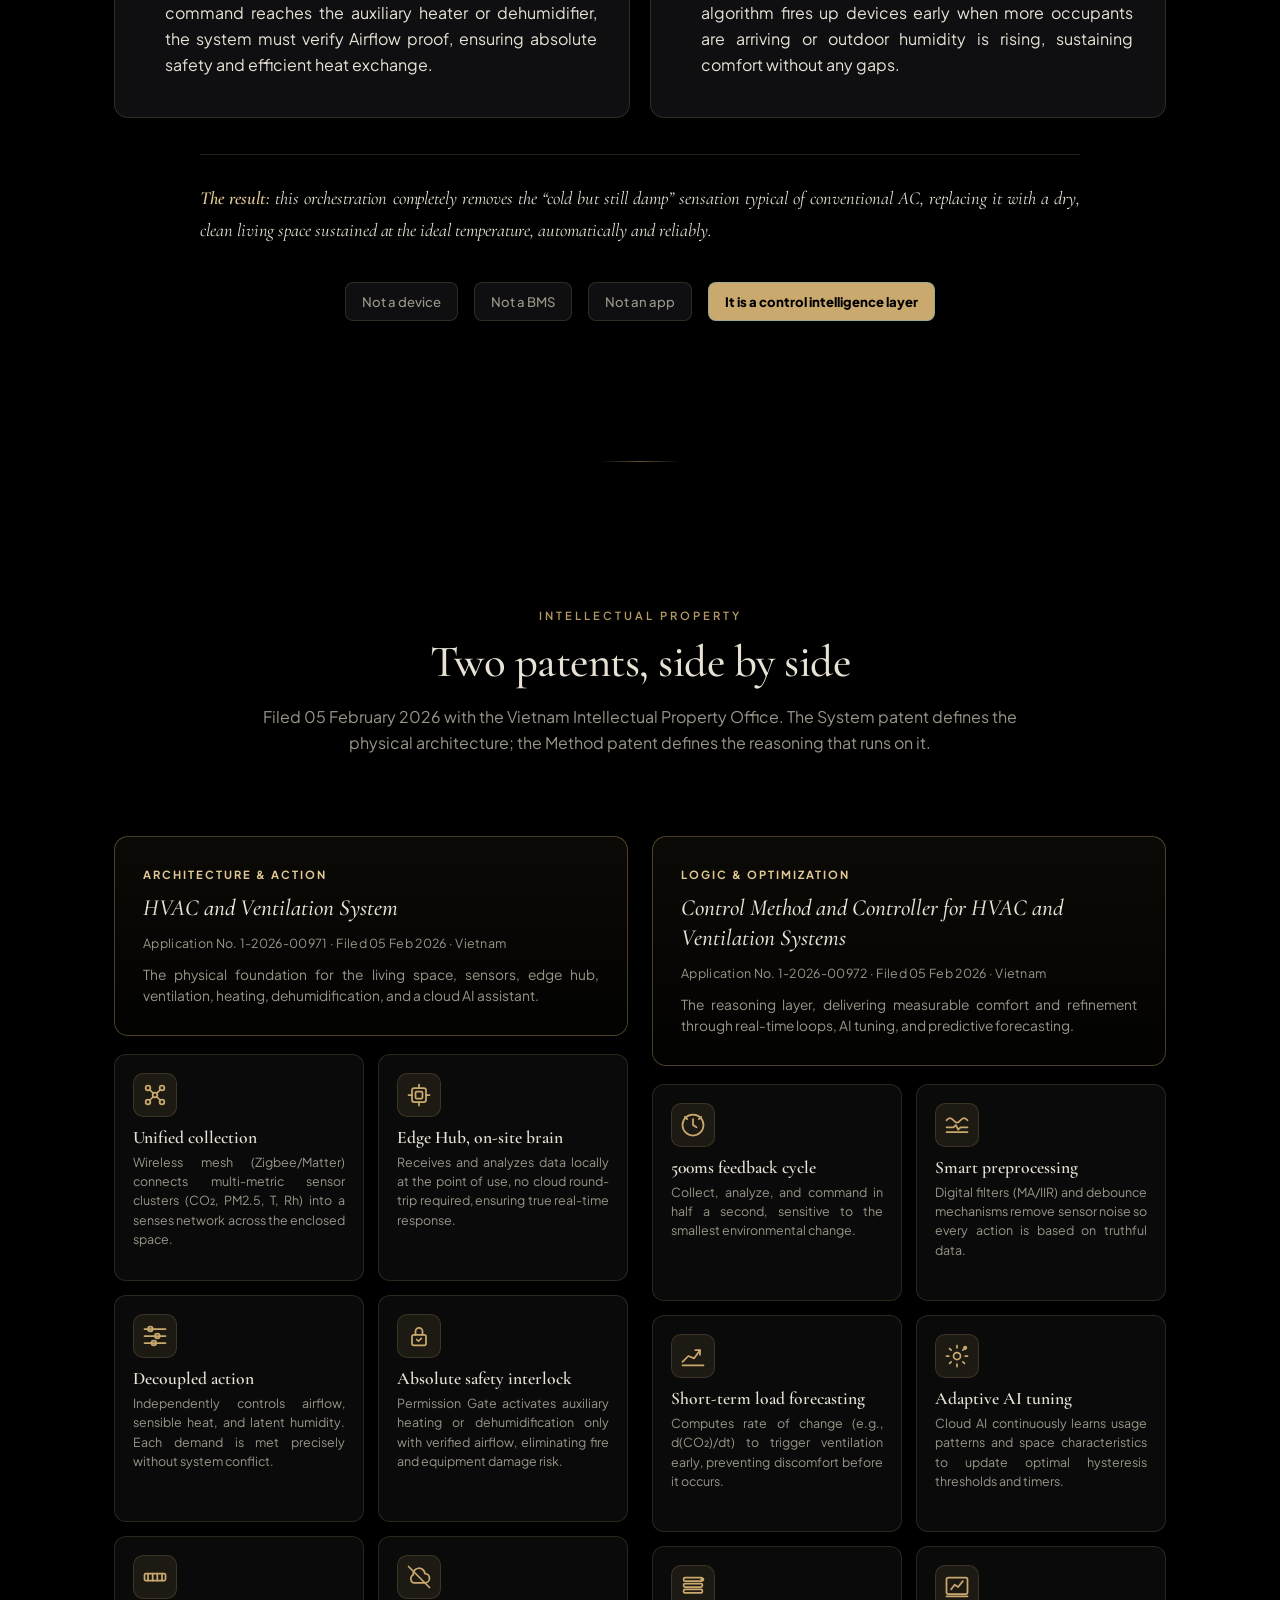
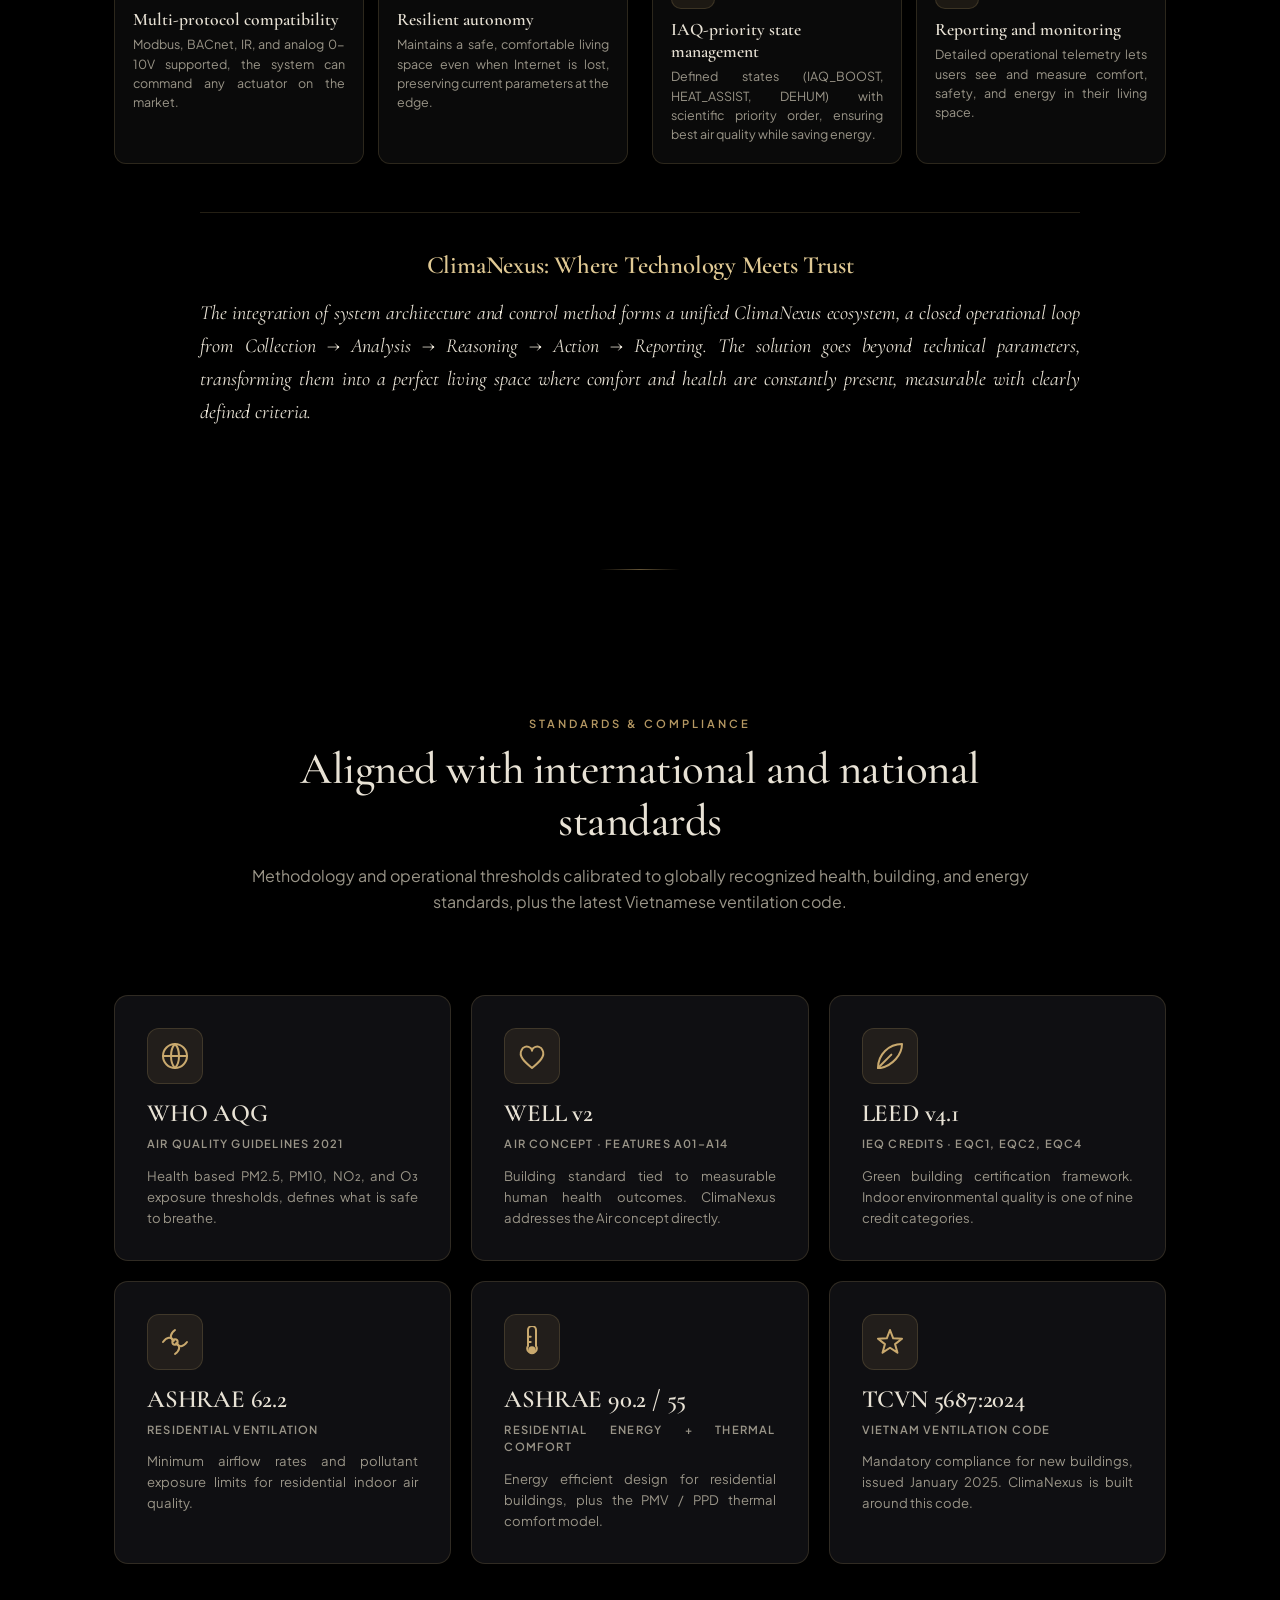
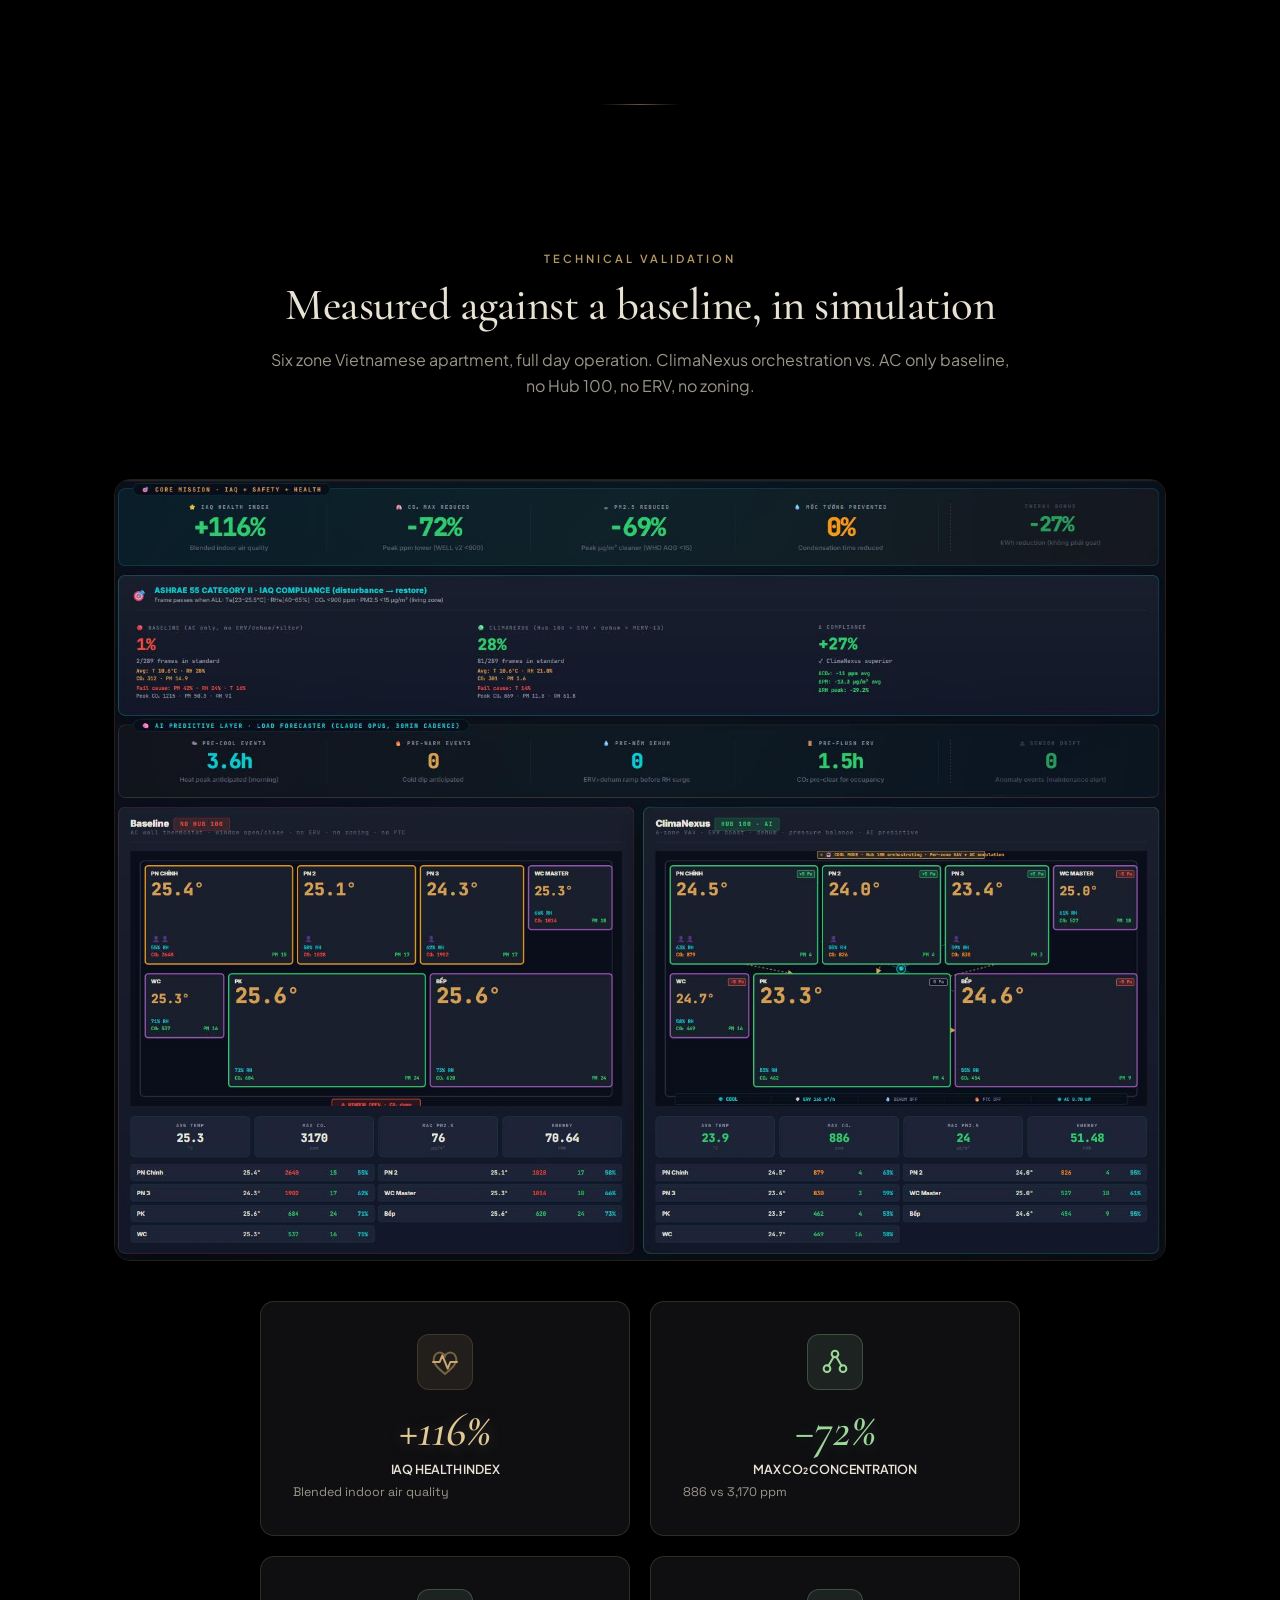
==== commit 36d0d787: "Tropical Asia: add 16:9 video banner (UID 2f764cad)" ====
--- a/index.html
+++ b/index.html
@@ -753,6 +753,14 @@
 <div class="container">
 <div class="sec-header"><div class="sec-label">Built for Hot Humid Climates</div><h2>Purpose built for Tropical Asia</h2></div>
 <p class="solution-intro" style="max-width:820px;margin:0 auto 36px">Tropical climates present unique challenges compared to temperate zones. High humidity levels mean that the latent heat load (moisture) often surpasses the sensible heat load (temperature). <strong>ClimaNexus employs decoupled algorithms to manage sensible and latent loads independently, orchestrating them in real-time for optimal comfort.</strong></p>
+<div class="tropical-video-wrap" style="position:relative;width:100%;max-width:1100px;margin:0 auto 48px;aspect-ratio:16/9;border-radius:14px;overflow:hidden;background:#000;box-shadow:var(--shadow-lg)">
+<iframe class="cf-stream"
+  src="https://customer-iiya2h68v5nrm40u.cloudflarestream.com/2f764cada5b124161a6202639aed8ace/iframe?autoplay=true&muted=true&loop=true&controls=false&preload=auto&primaryColor=%23C9A96E"
+  style="border:none;position:absolute;inset:0;width:100%;height:100%"
+  allow="accelerometer; gyroscope; autoplay; encrypted-media"
+  allowfullscreen="false"
+  loading="lazy"></iframe>
+</div>
 <div class="principles-grid" style="grid-template-columns:repeat(auto-fit,minmax(380px,1fr));max-width:920px;margin:0 auto">
 <div class="principle-card"><div style="display:flex;align-items:center;gap:16px;margin-bottom:14px"><div class="principle-num" style="margin-bottom:0">01</div><div class="why-icon" style="margin-bottom:0;flex-shrink:0"><svg width="32" height="32" viewBox="0 0 24 24" fill="none" stroke="currentColor" stroke-width="1.5" stroke-linecap="round" stroke-linejoin="round"><path d="M12 3 L12 10 L7 18 M12 10 L17 18"/><circle cx="7" cy="20" r="2"/><circle cx="17" cy="20" r="2"/></svg></div></div><h4>Sensible–Latent Decoupling</h4><p>Sensible heat (temperature) and latent heat (moisture) load the system through different physical paths. ClimaNexus operates two coupled state machines so cooling capacity is never spent solving a humidity problem.</p></div>
 <div class="principle-card"><div style="display:flex;align-items:center;gap:16px;margin-bottom:14px"><div class="principle-num" style="margin-bottom:0">02</div><div class="why-icon" style="margin-bottom:0;flex-shrink:0"><svg width="32" height="32" viewBox="0 0 24 24" fill="none" stroke="currentColor" stroke-width="1.5" stroke-linecap="round" stroke-linejoin="round"><path d="M12 3 C 8 9, 8 13, 8 15 A 4 4 0 0 0 16 15 C 16 13, 16 9, 12 3 Z"/><circle cx="12" cy="15" r="2"/></svg></div></div><h4>Humidity Control as a First Class State</h4><p>Humidity control is an explicit, instrumented state in the control machine, with target RH bands, measured deviation, and re-evaluation each control cycle. It is not a side effect of cooling.</p></div>
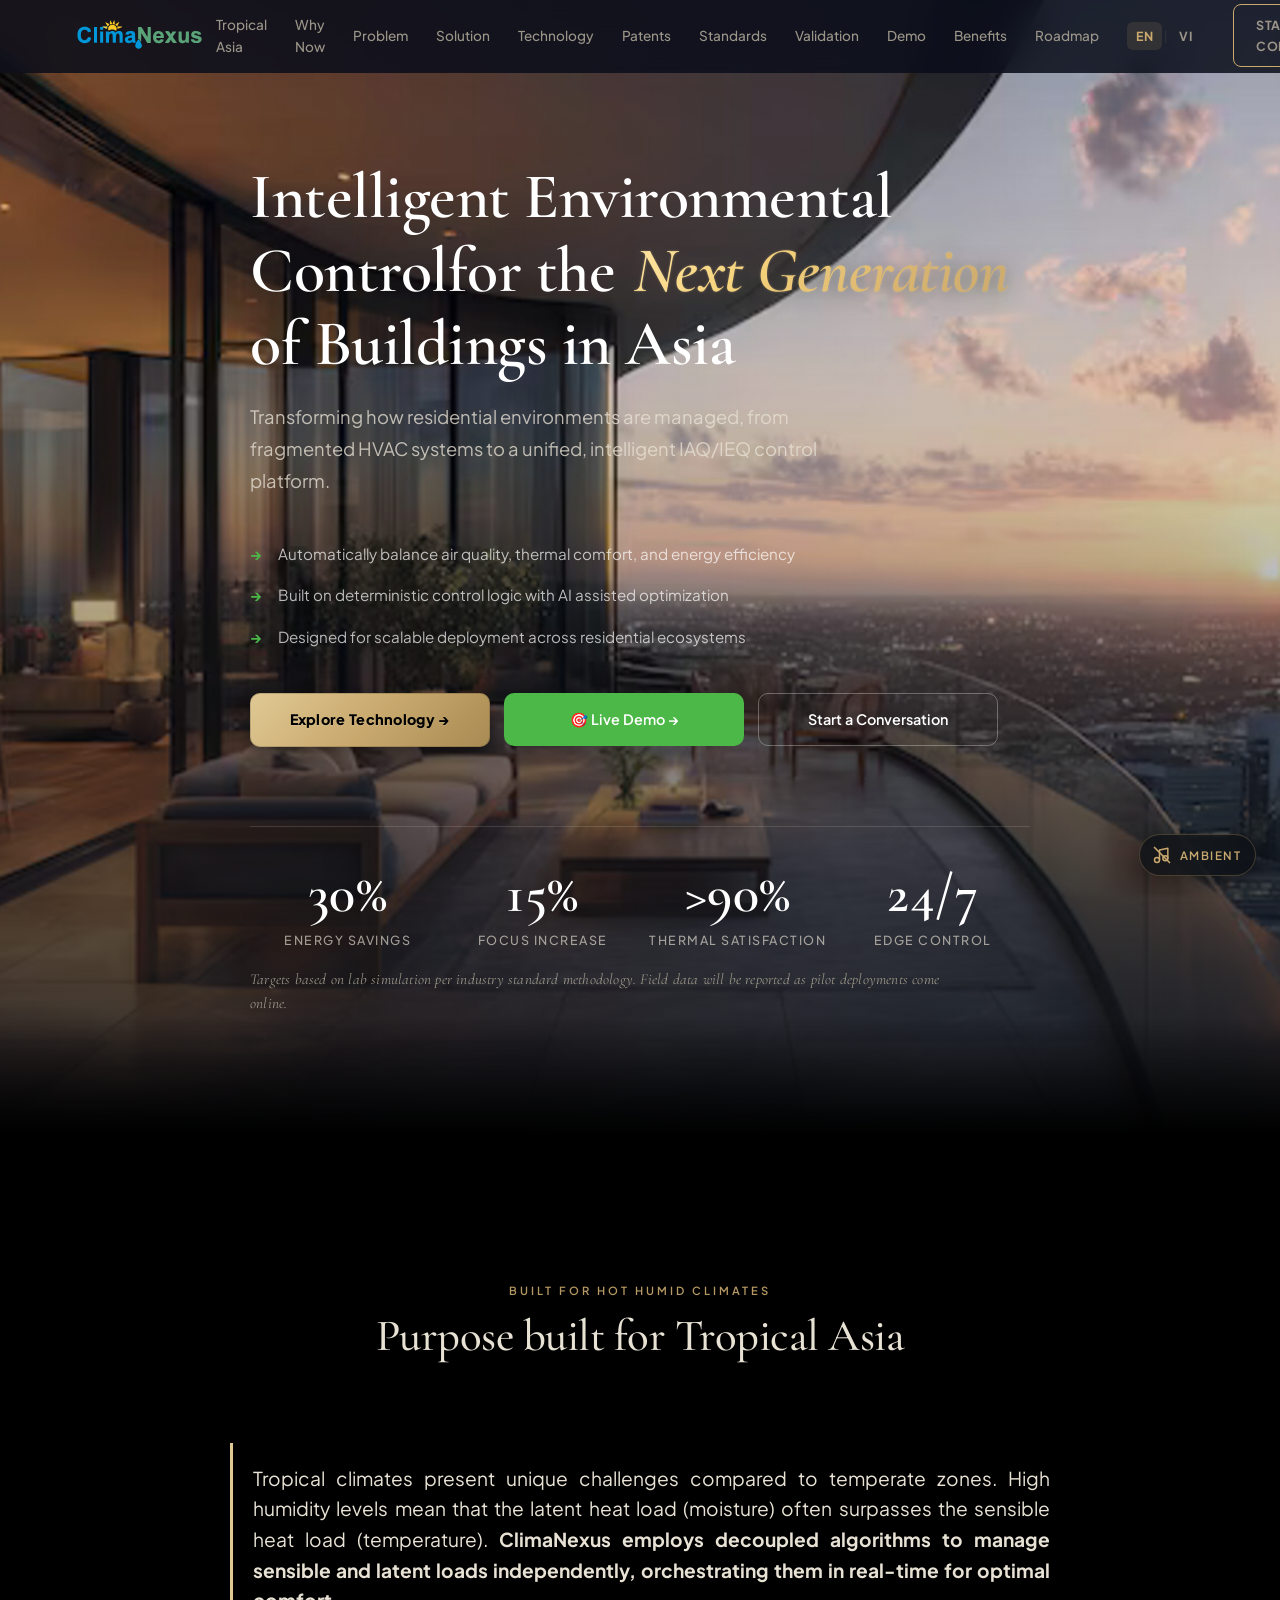
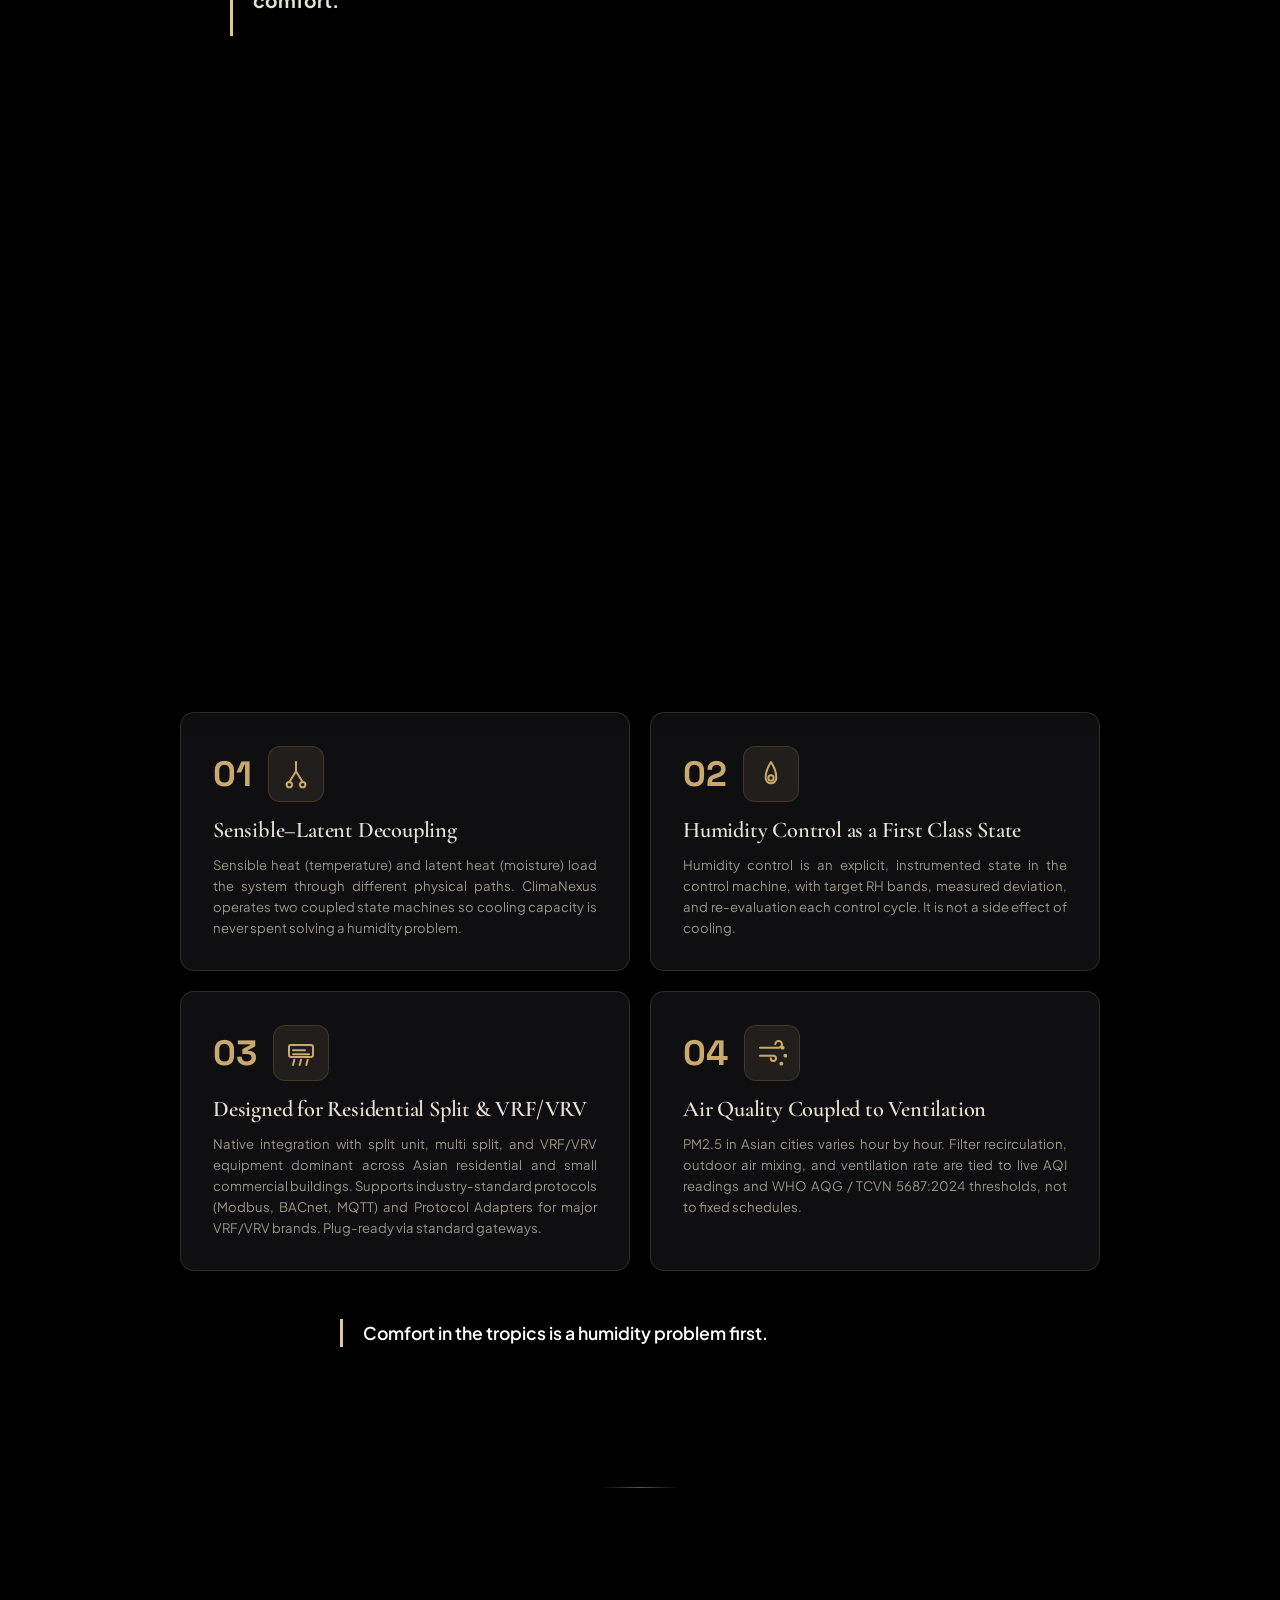
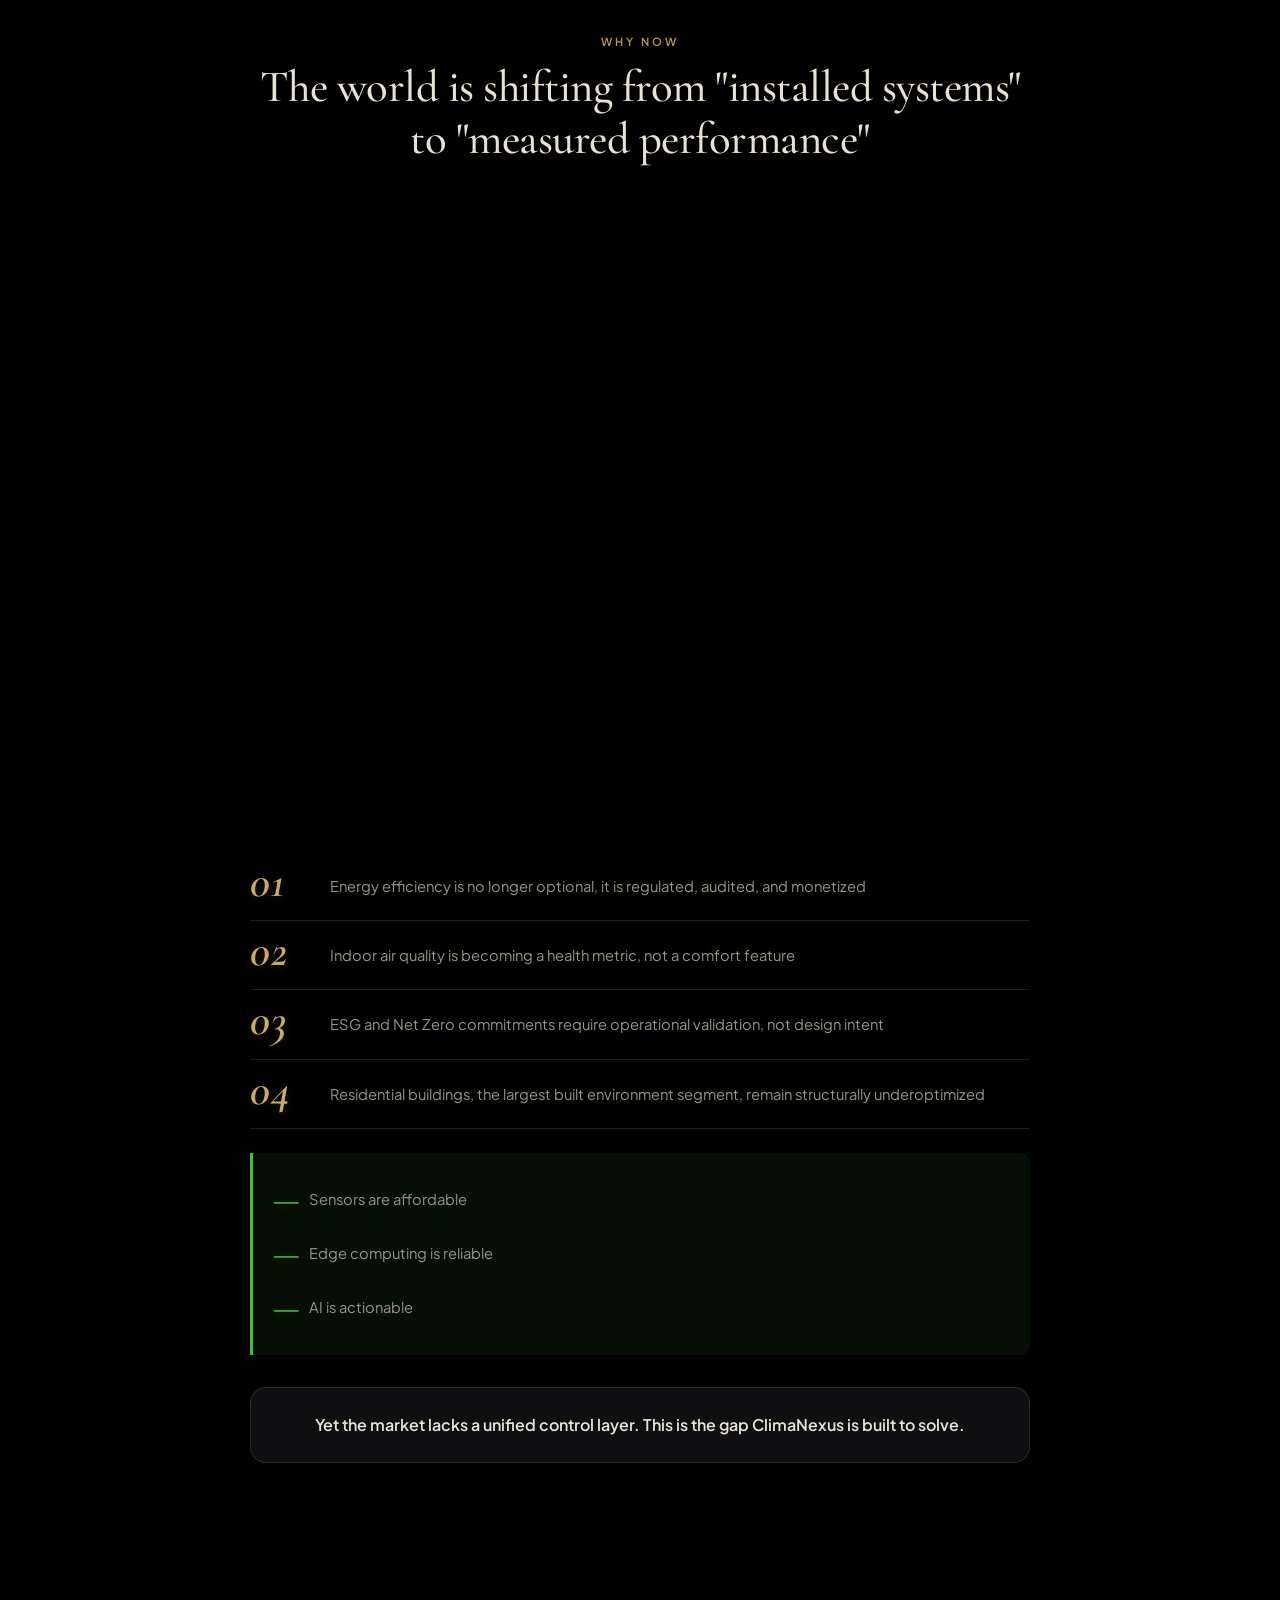
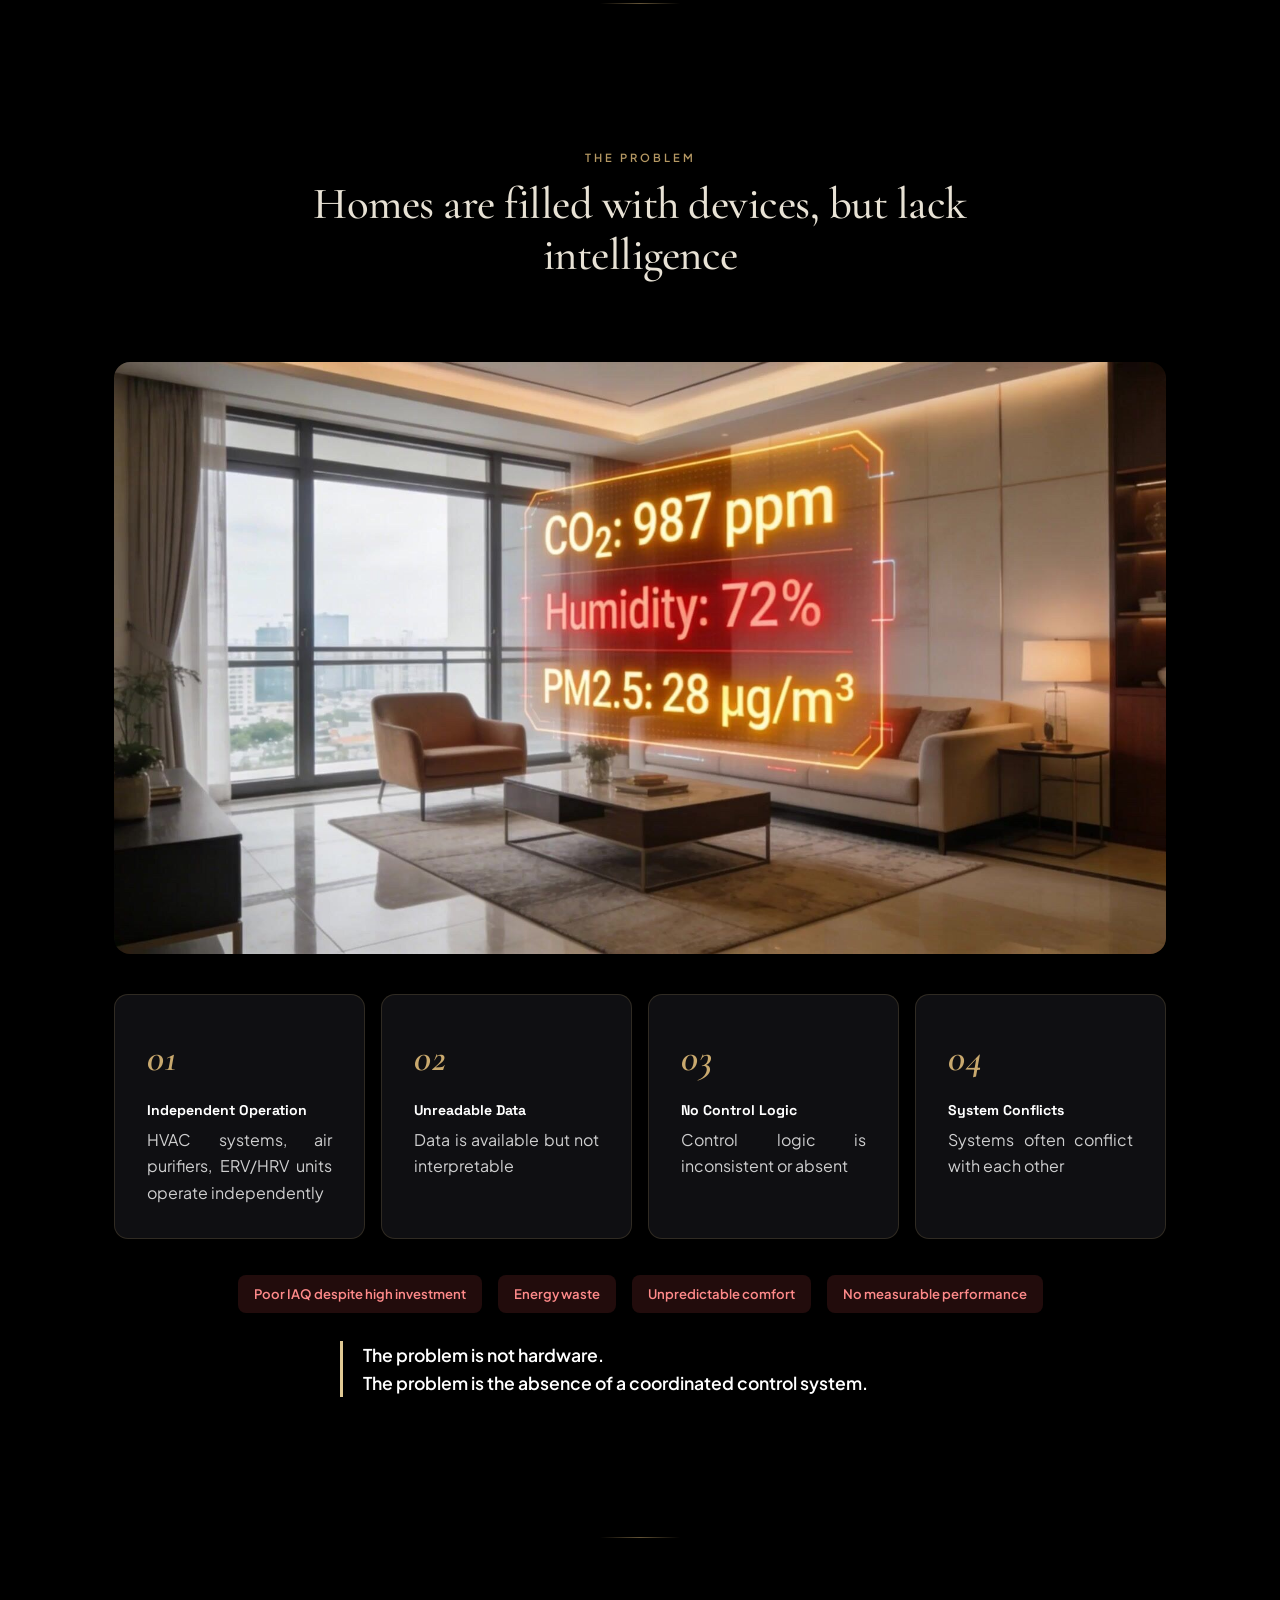
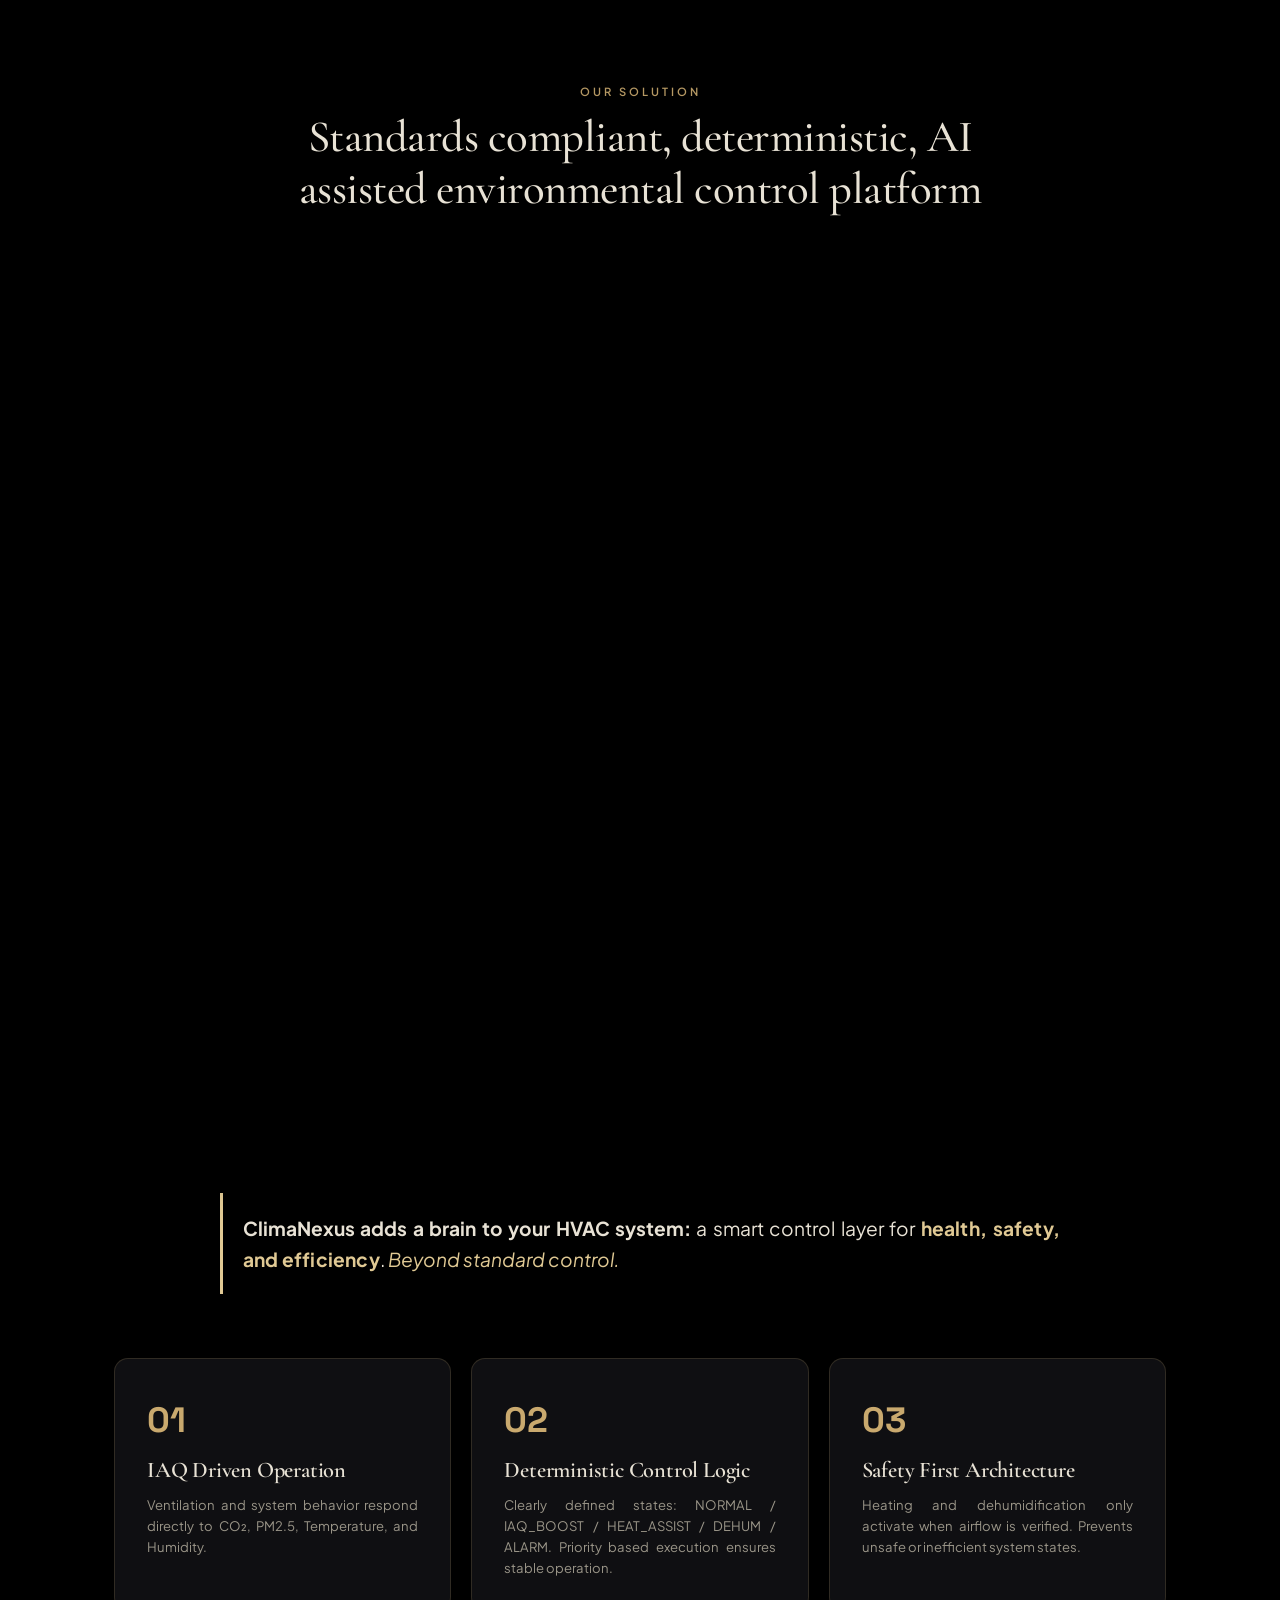
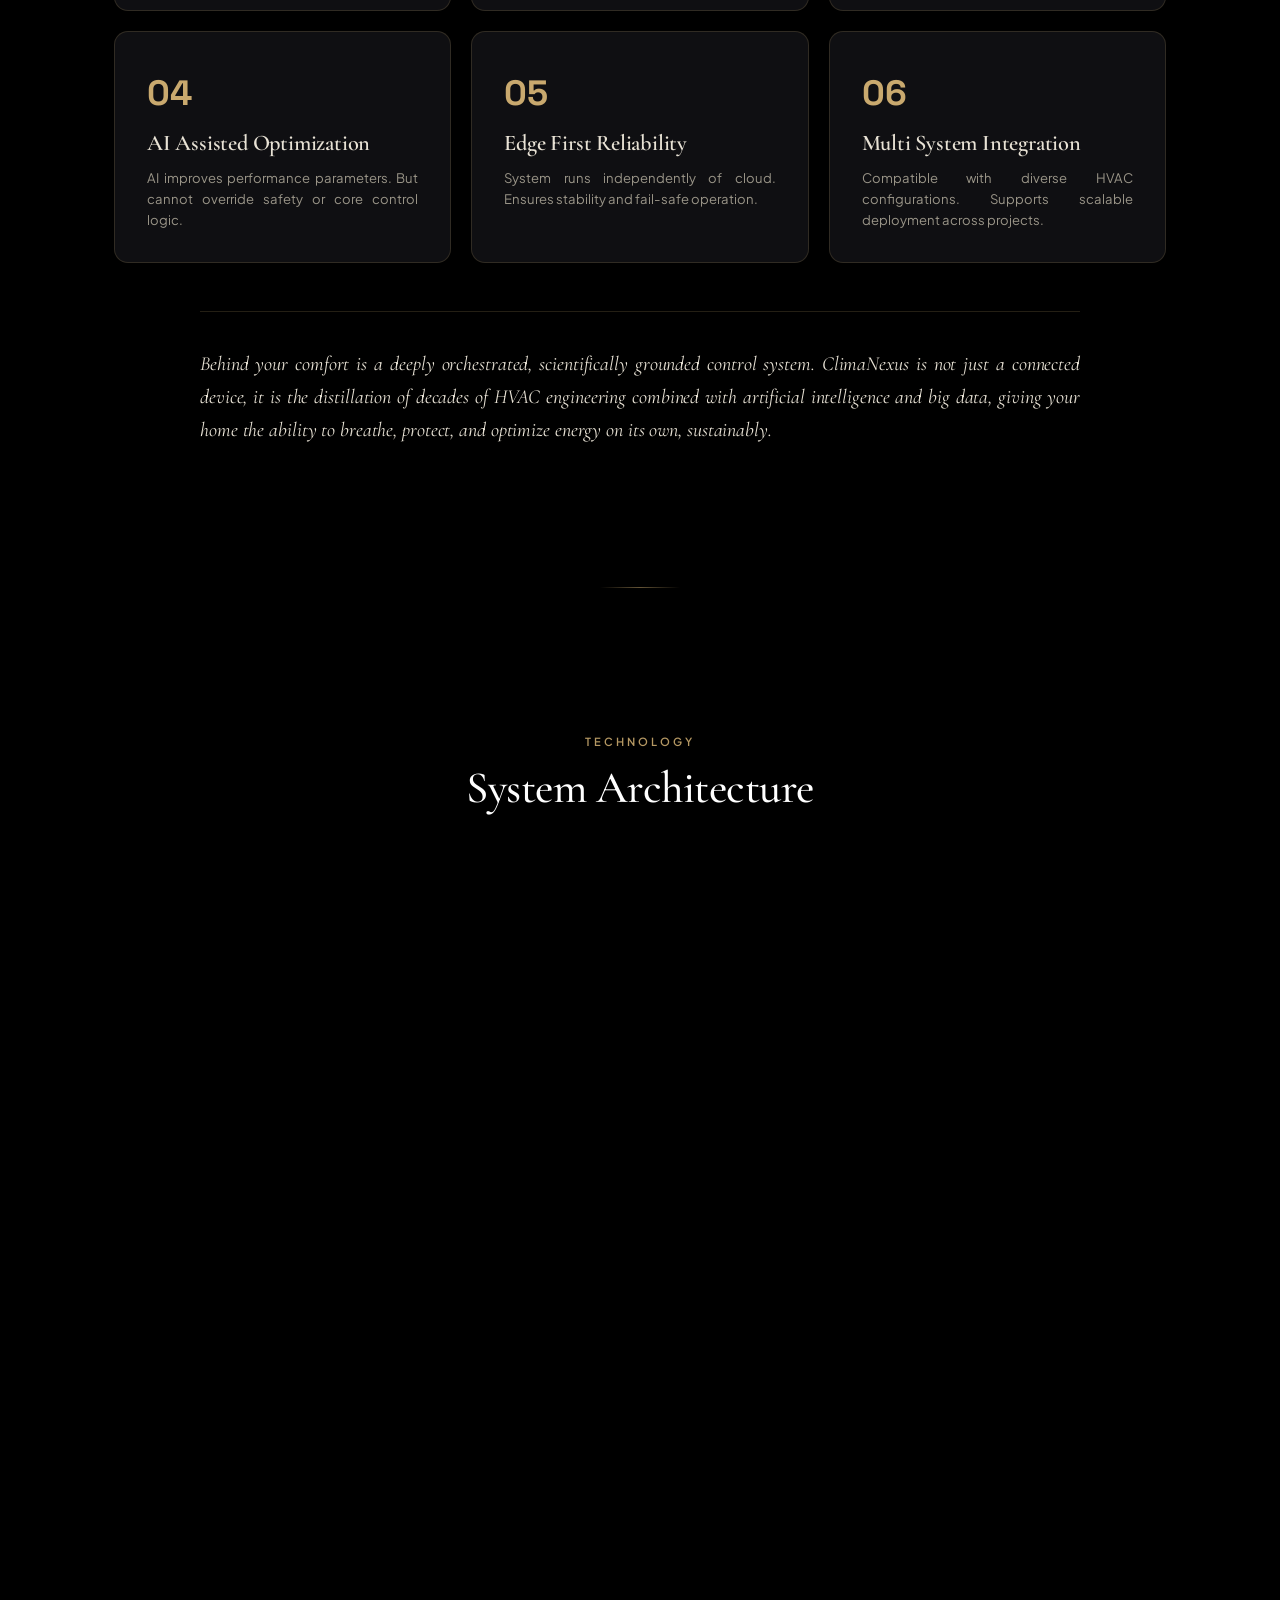
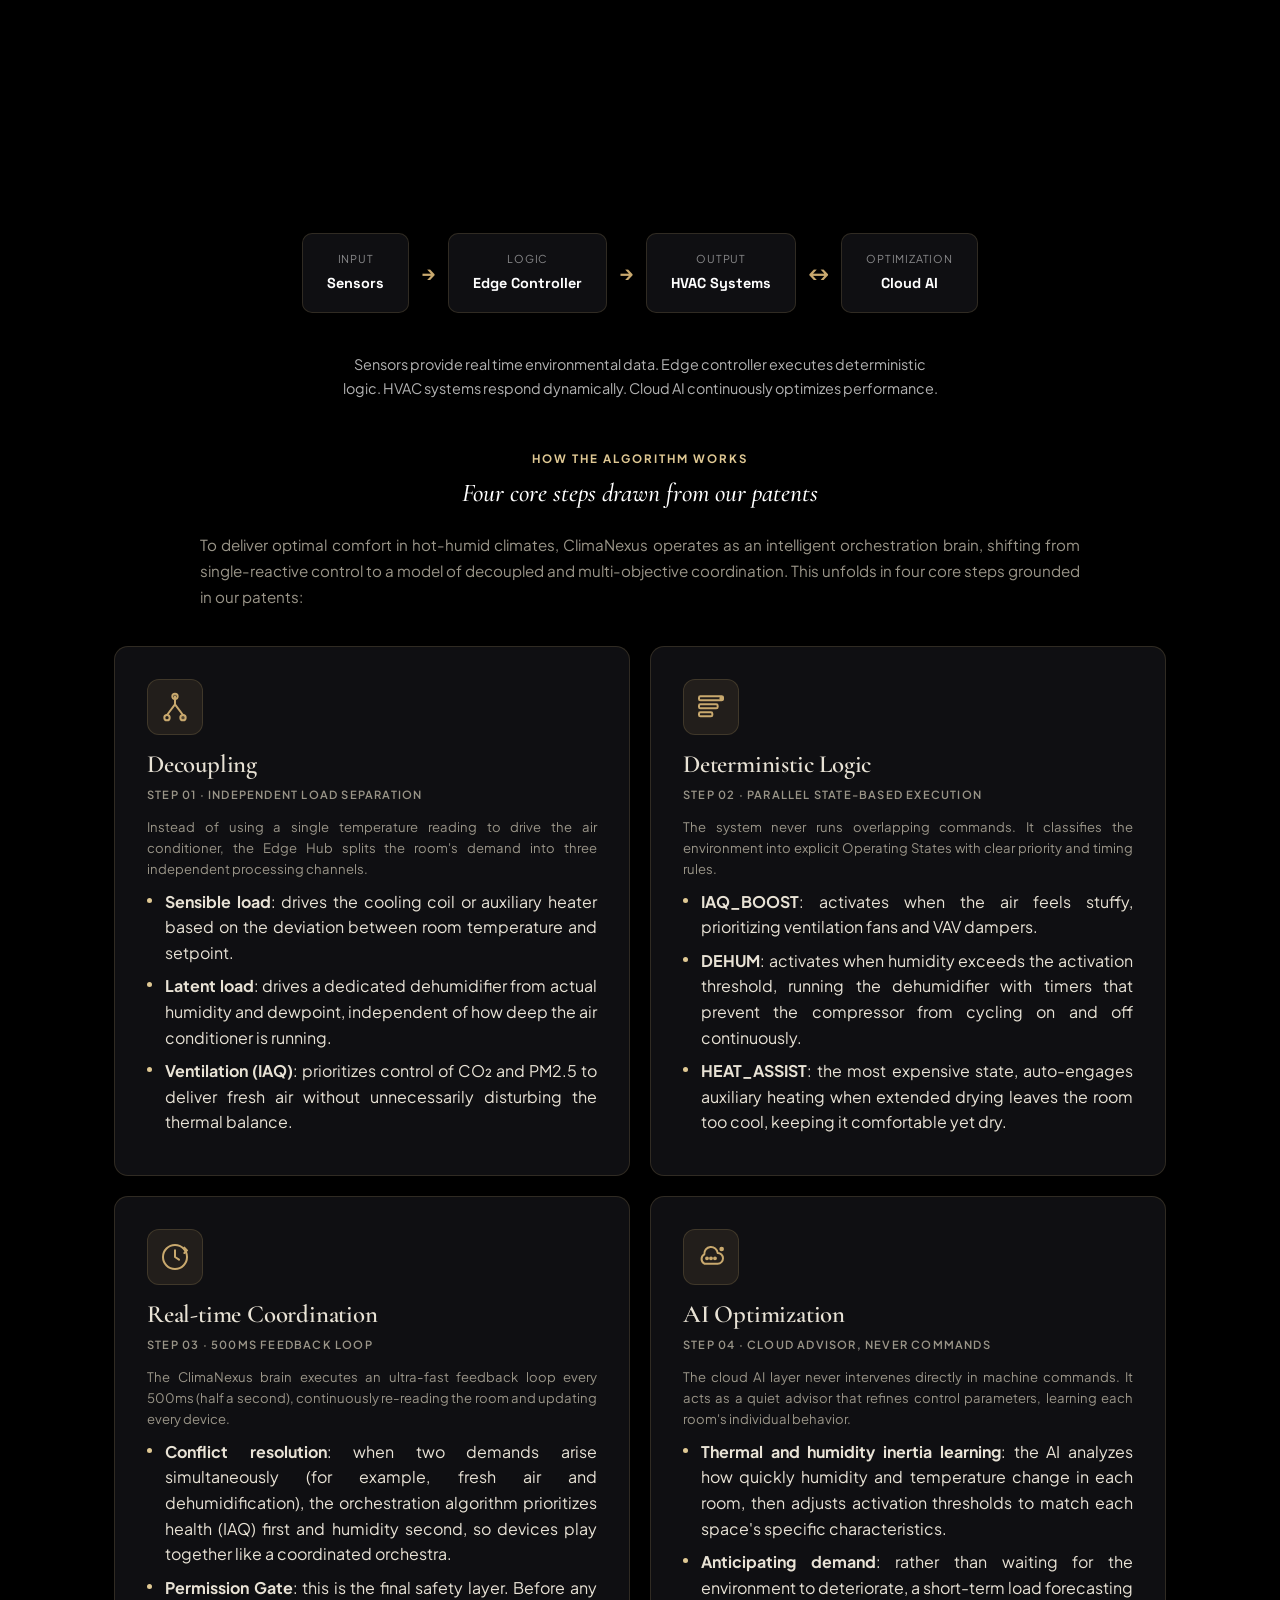
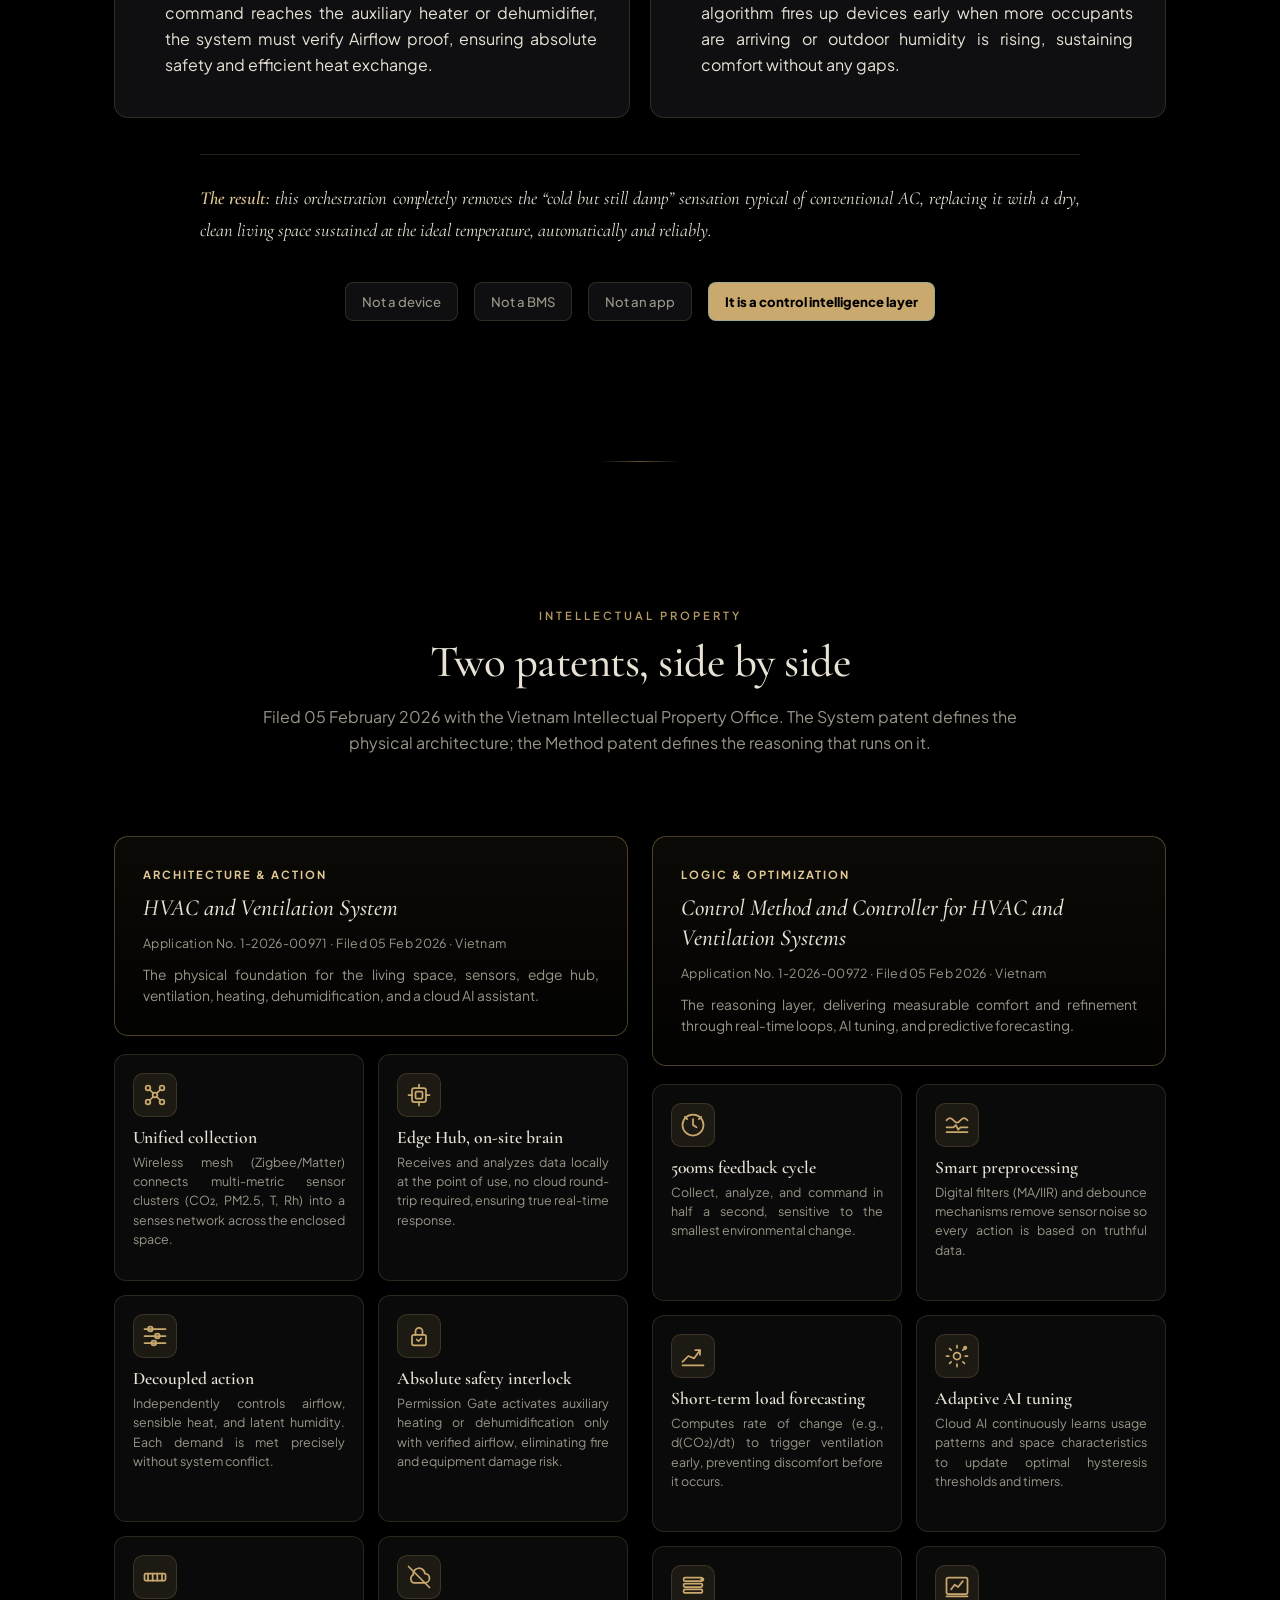
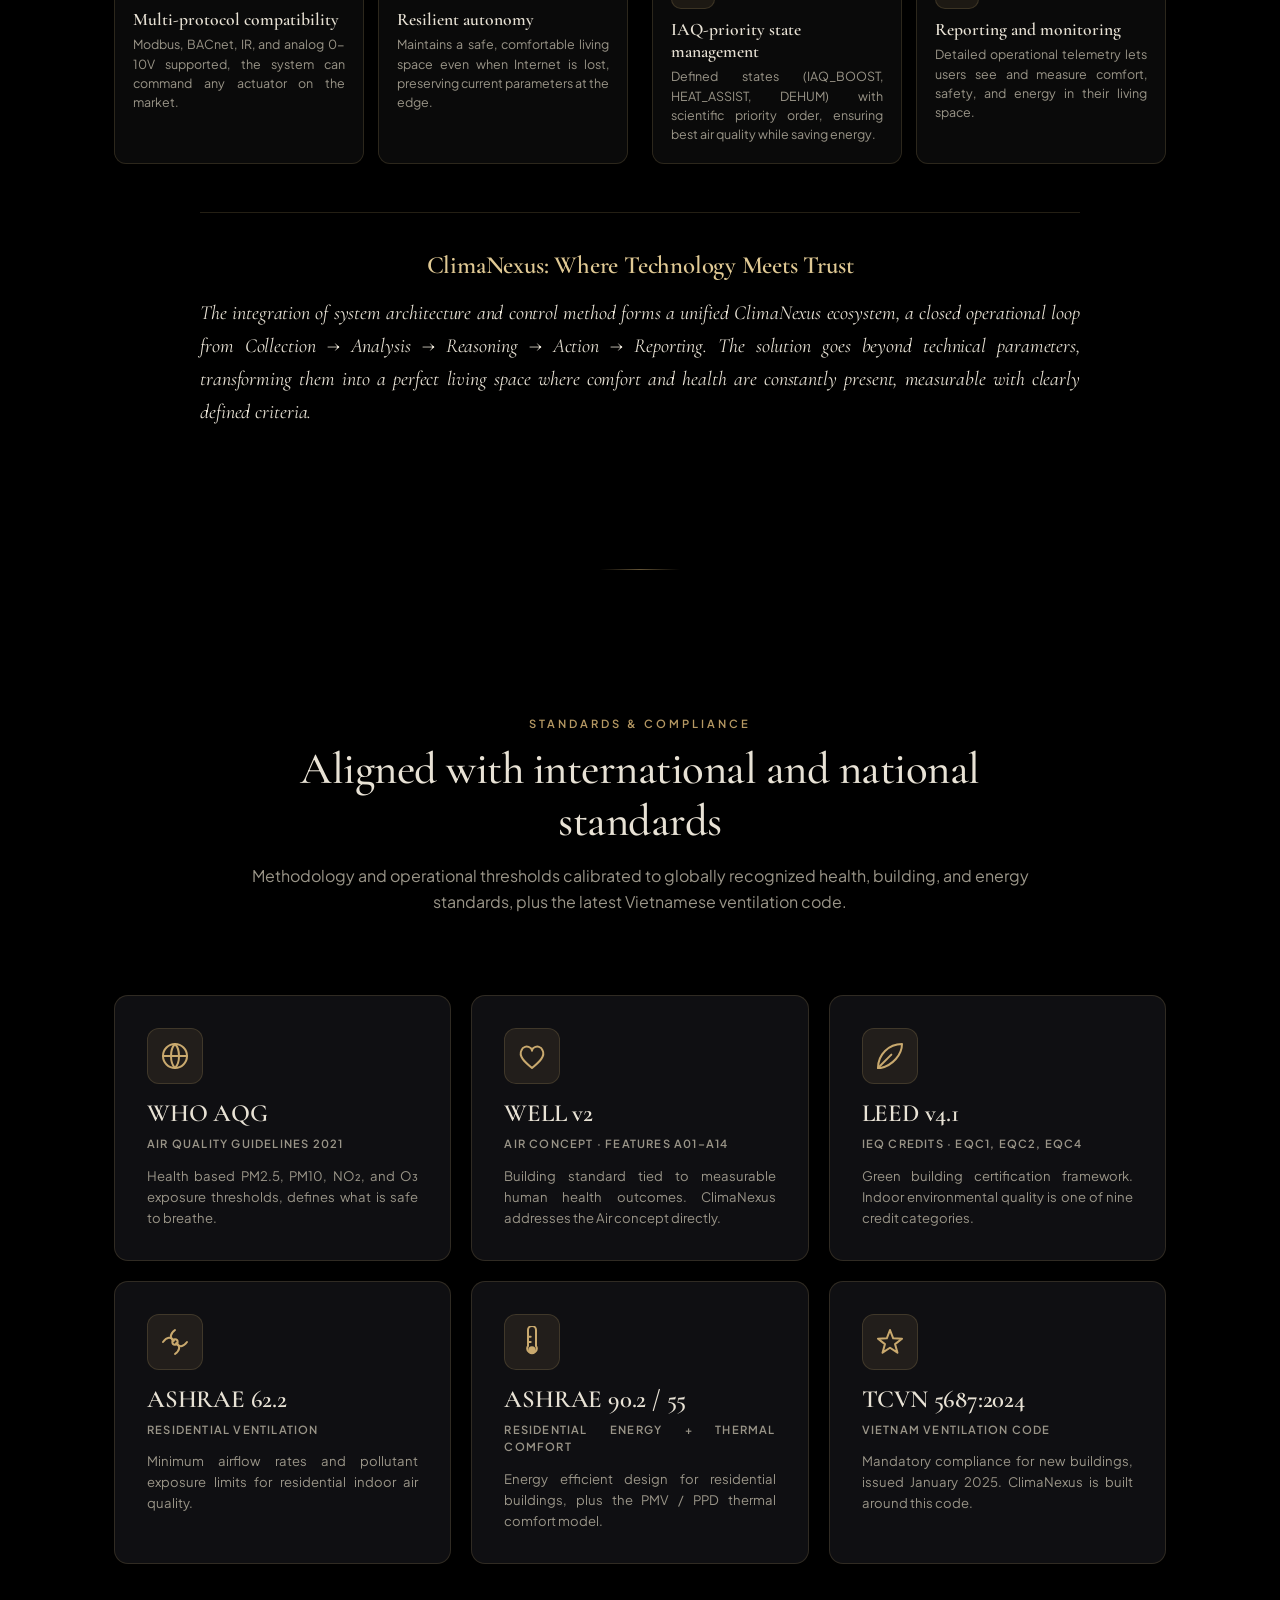
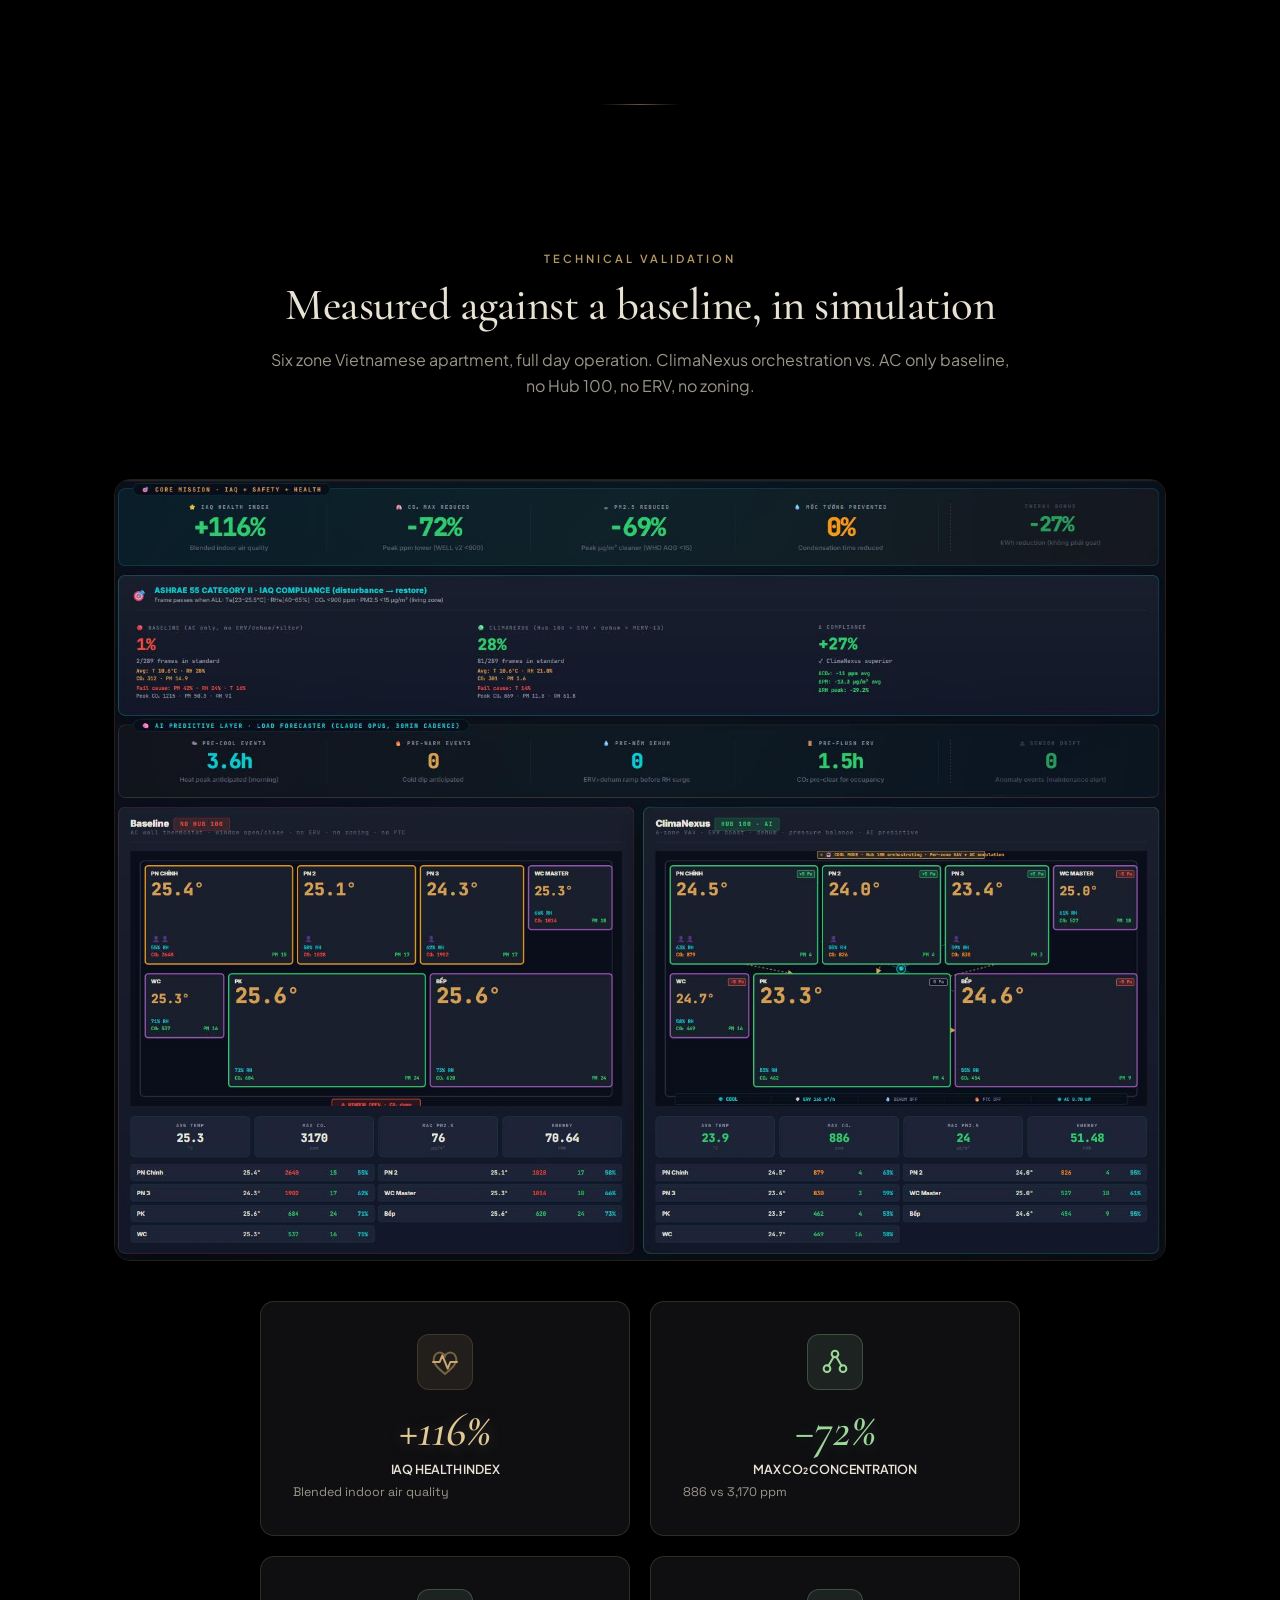
==== commit 271f400a: "Tropical Asia: swap video UID to fd051d9c" ====
--- a/index.html
+++ b/index.html
@@ -755,7 +755,7 @@
 <p class="solution-intro" style="max-width:820px;margin:0 auto 36px">Tropical climates present unique challenges compared to temperate zones. High humidity levels mean that the latent heat load (moisture) often surpasses the sensible heat load (temperature). <strong>ClimaNexus employs decoupled algorithms to manage sensible and latent loads independently, orchestrating them in real-time for optimal comfort.</strong></p>
 <div class="tropical-video-wrap" style="position:relative;width:100%;max-width:1100px;margin:0 auto 48px;aspect-ratio:16/9;border-radius:14px;overflow:hidden;background:#000;box-shadow:var(--shadow-lg)">
 <iframe class="cf-stream"
-  src="https://customer-iiya2h68v5nrm40u.cloudflarestream.com/2f764cada5b124161a6202639aed8ace/iframe?autoplay=true&muted=true&loop=true&controls=false&preload=auto&primaryColor=%23C9A96E"
+  src="https://customer-iiya2h68v5nrm40u.cloudflarestream.com/fd051d9cafba5be7786e84c954b367fe/iframe?autoplay=true&muted=true&loop=true&controls=false&preload=auto&primaryColor=%23C9A96E"
   style="border:none;position:absolute;inset:0;width:100%;height:100%"
   allow="accelerometer; gyroscope; autoplay; encrypted-media"
   allowfullscreen="false"
